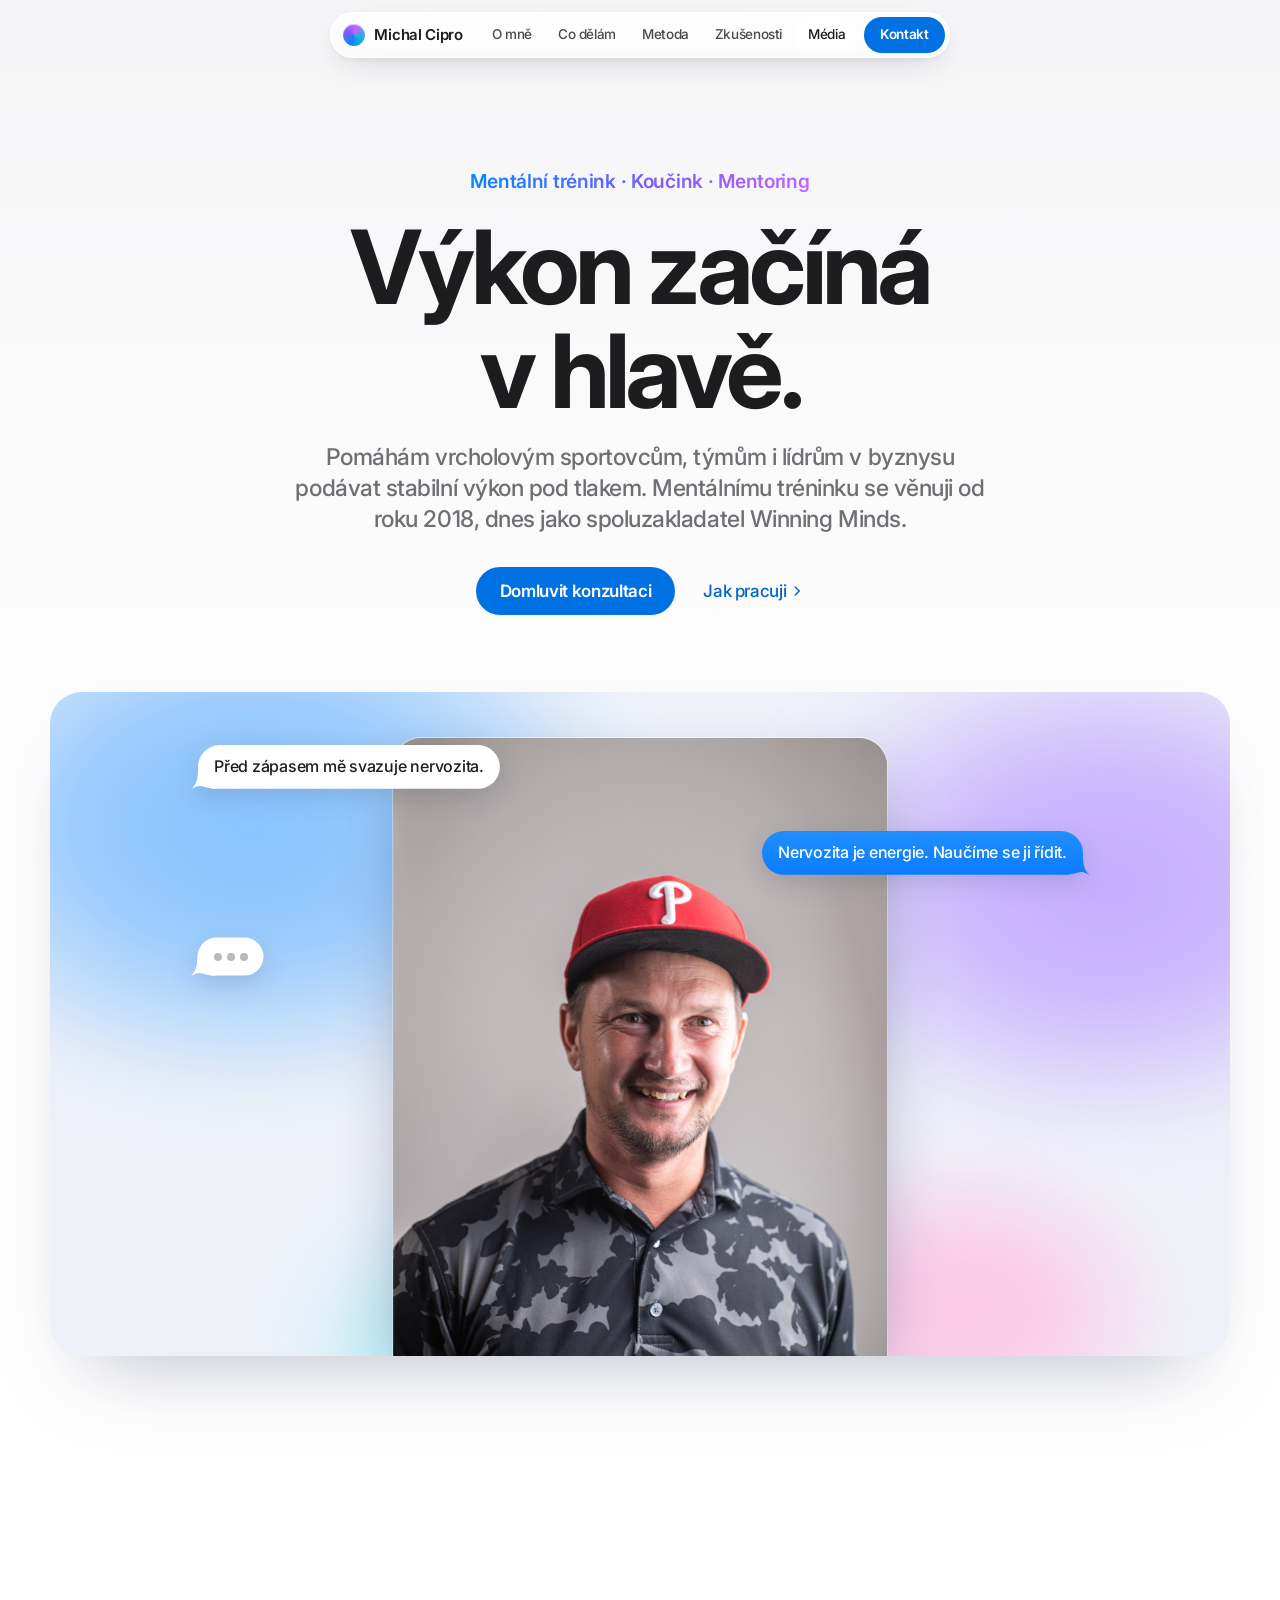
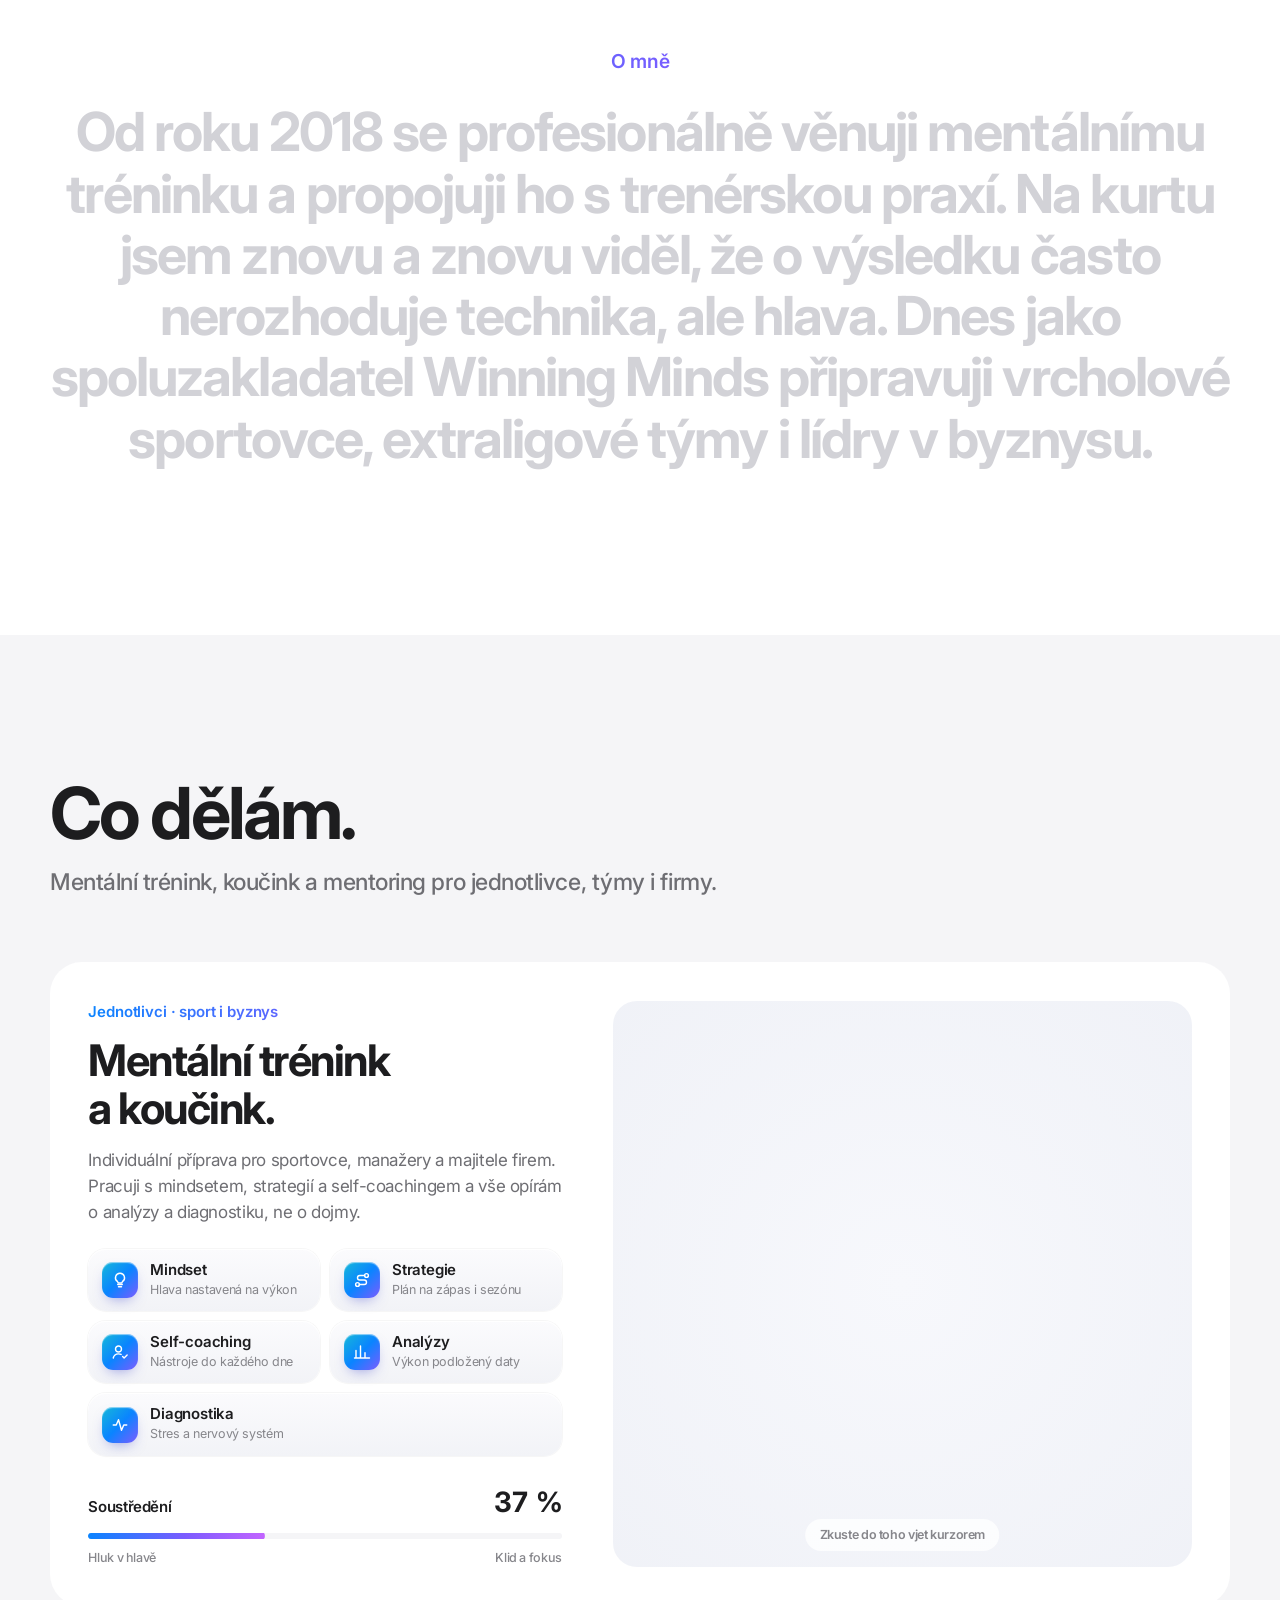
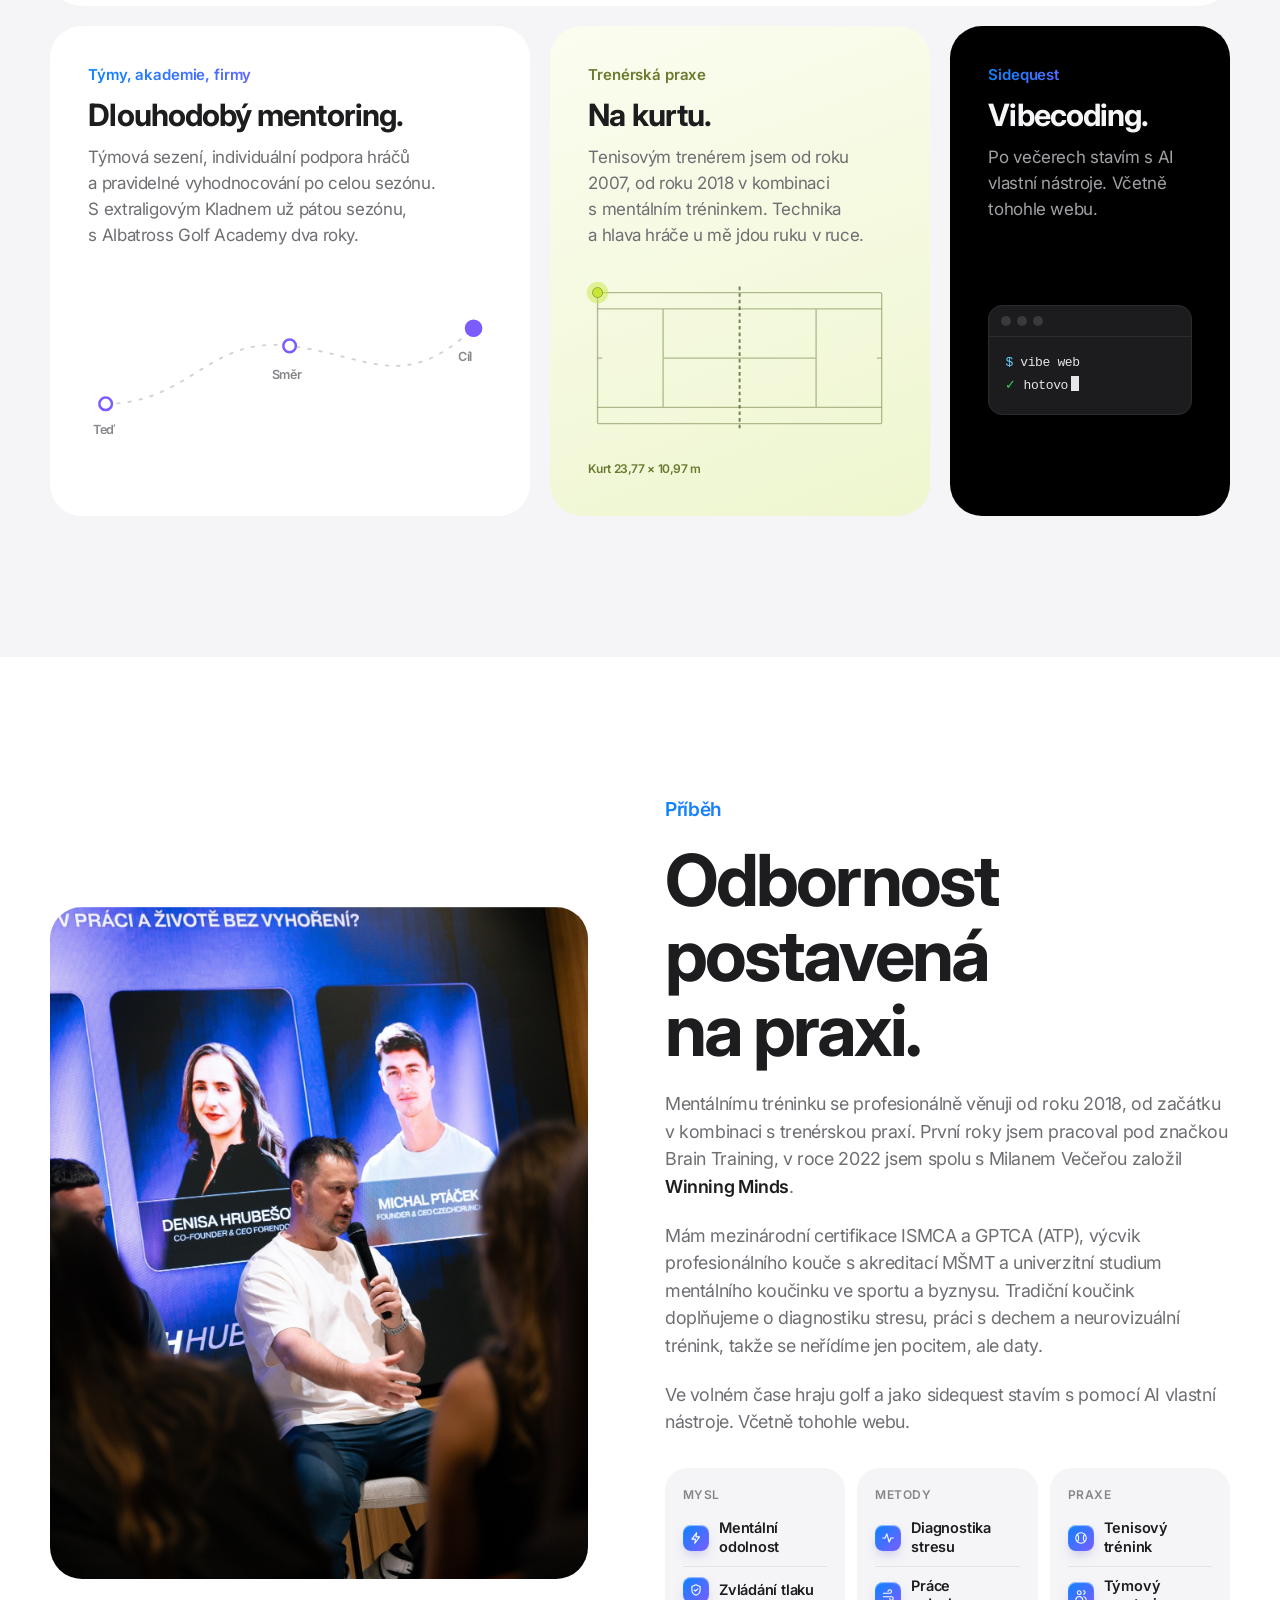
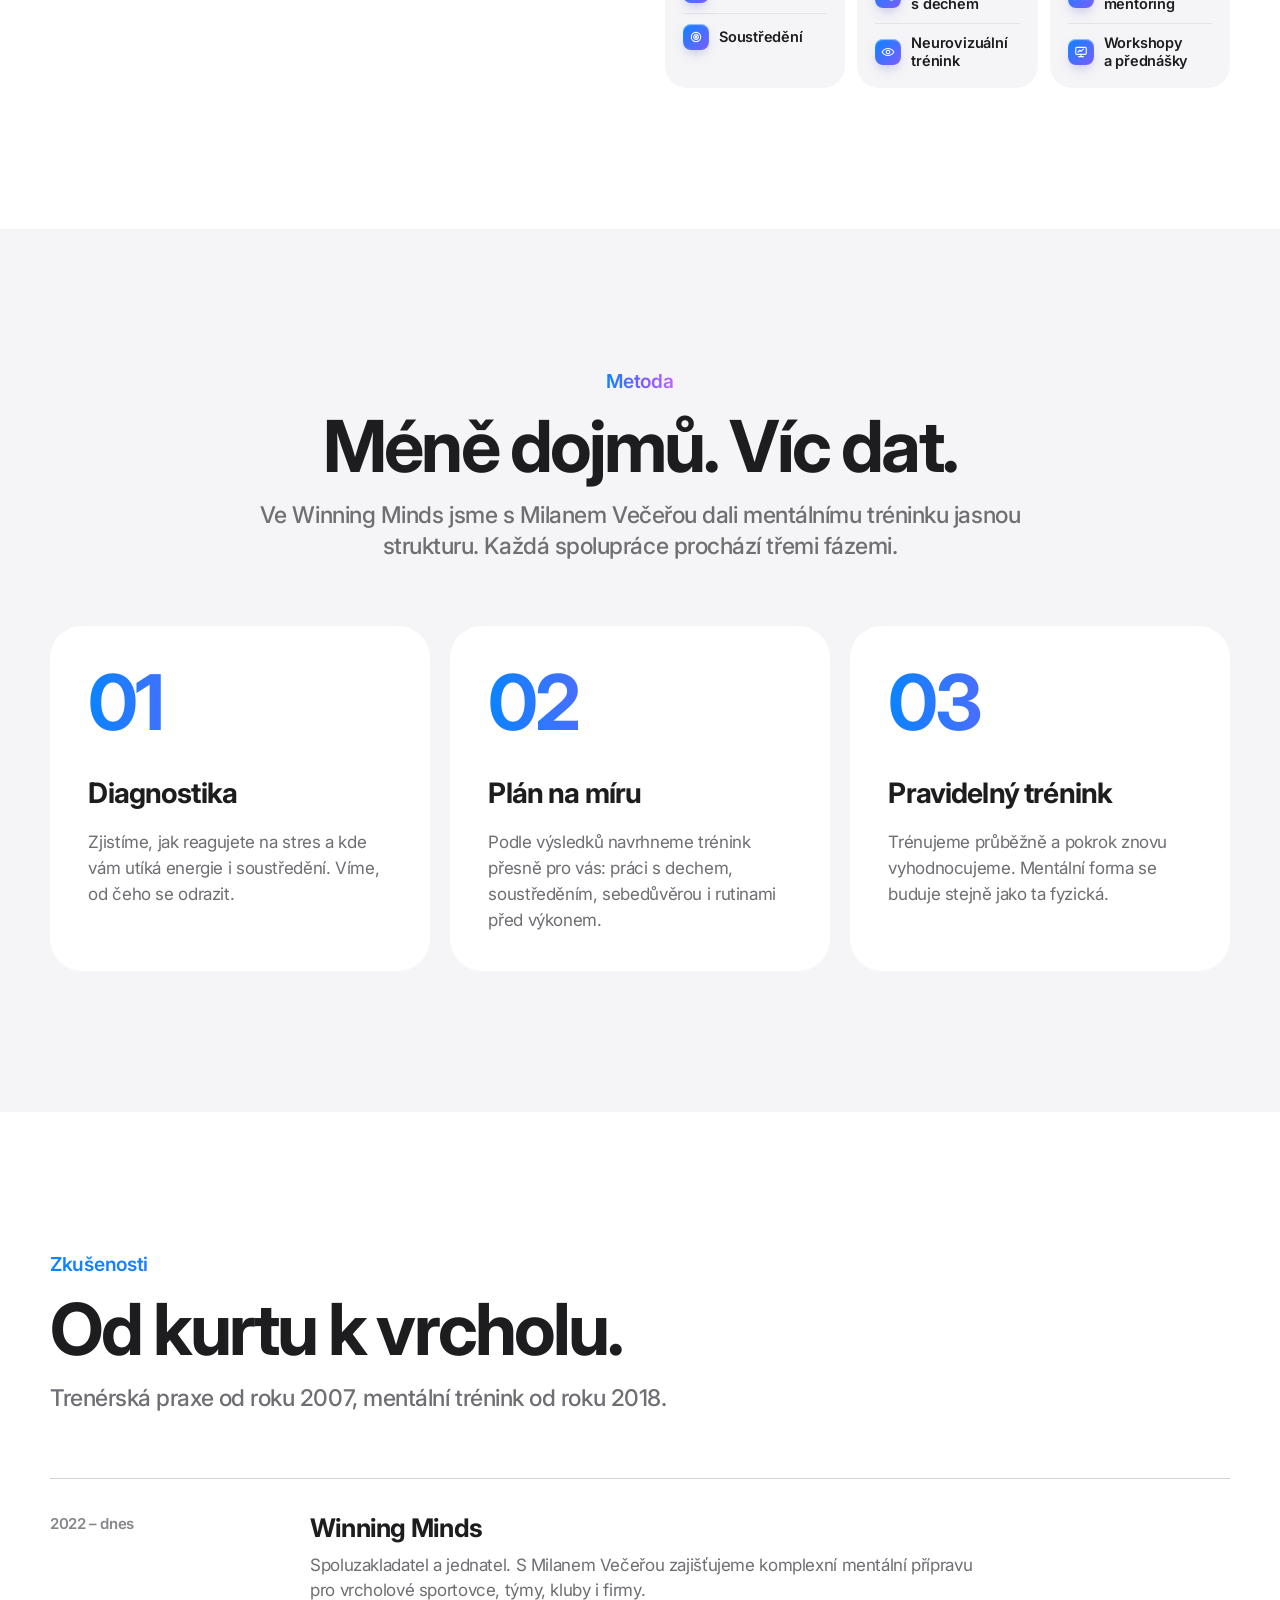
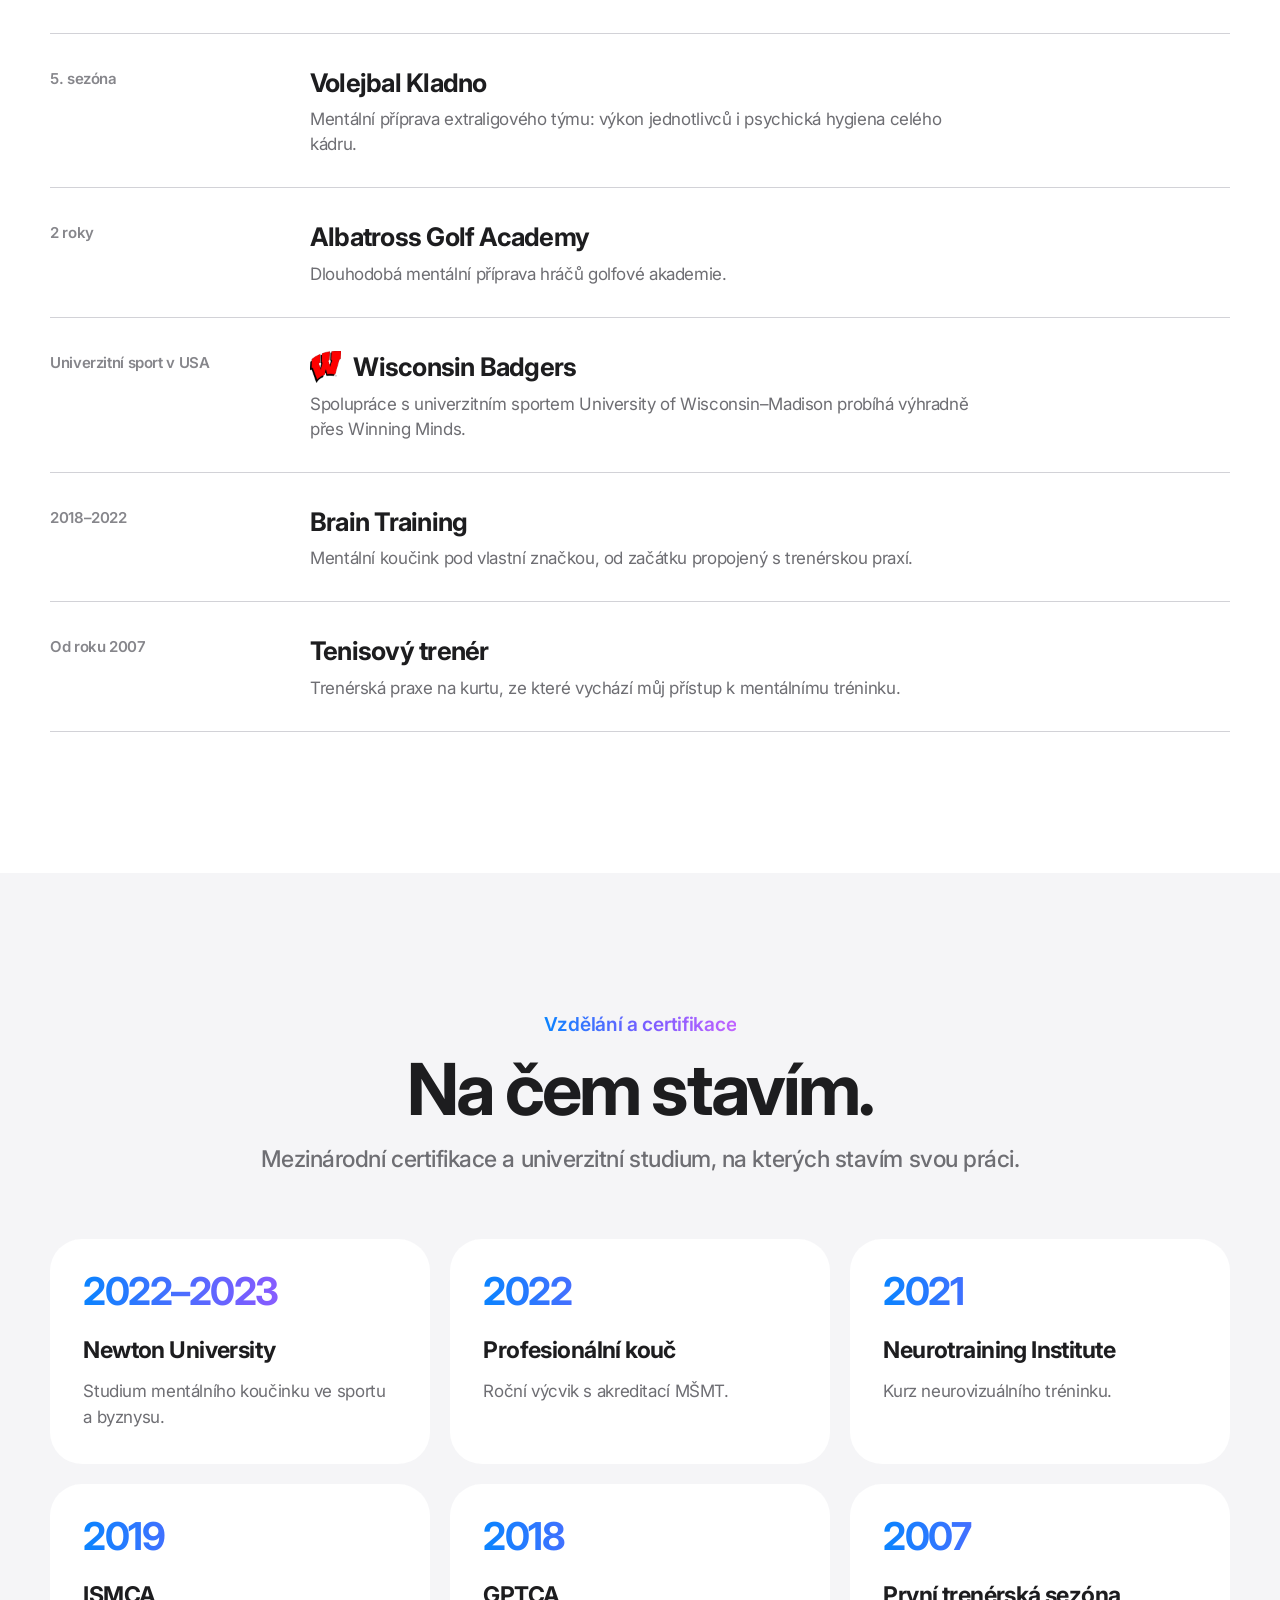
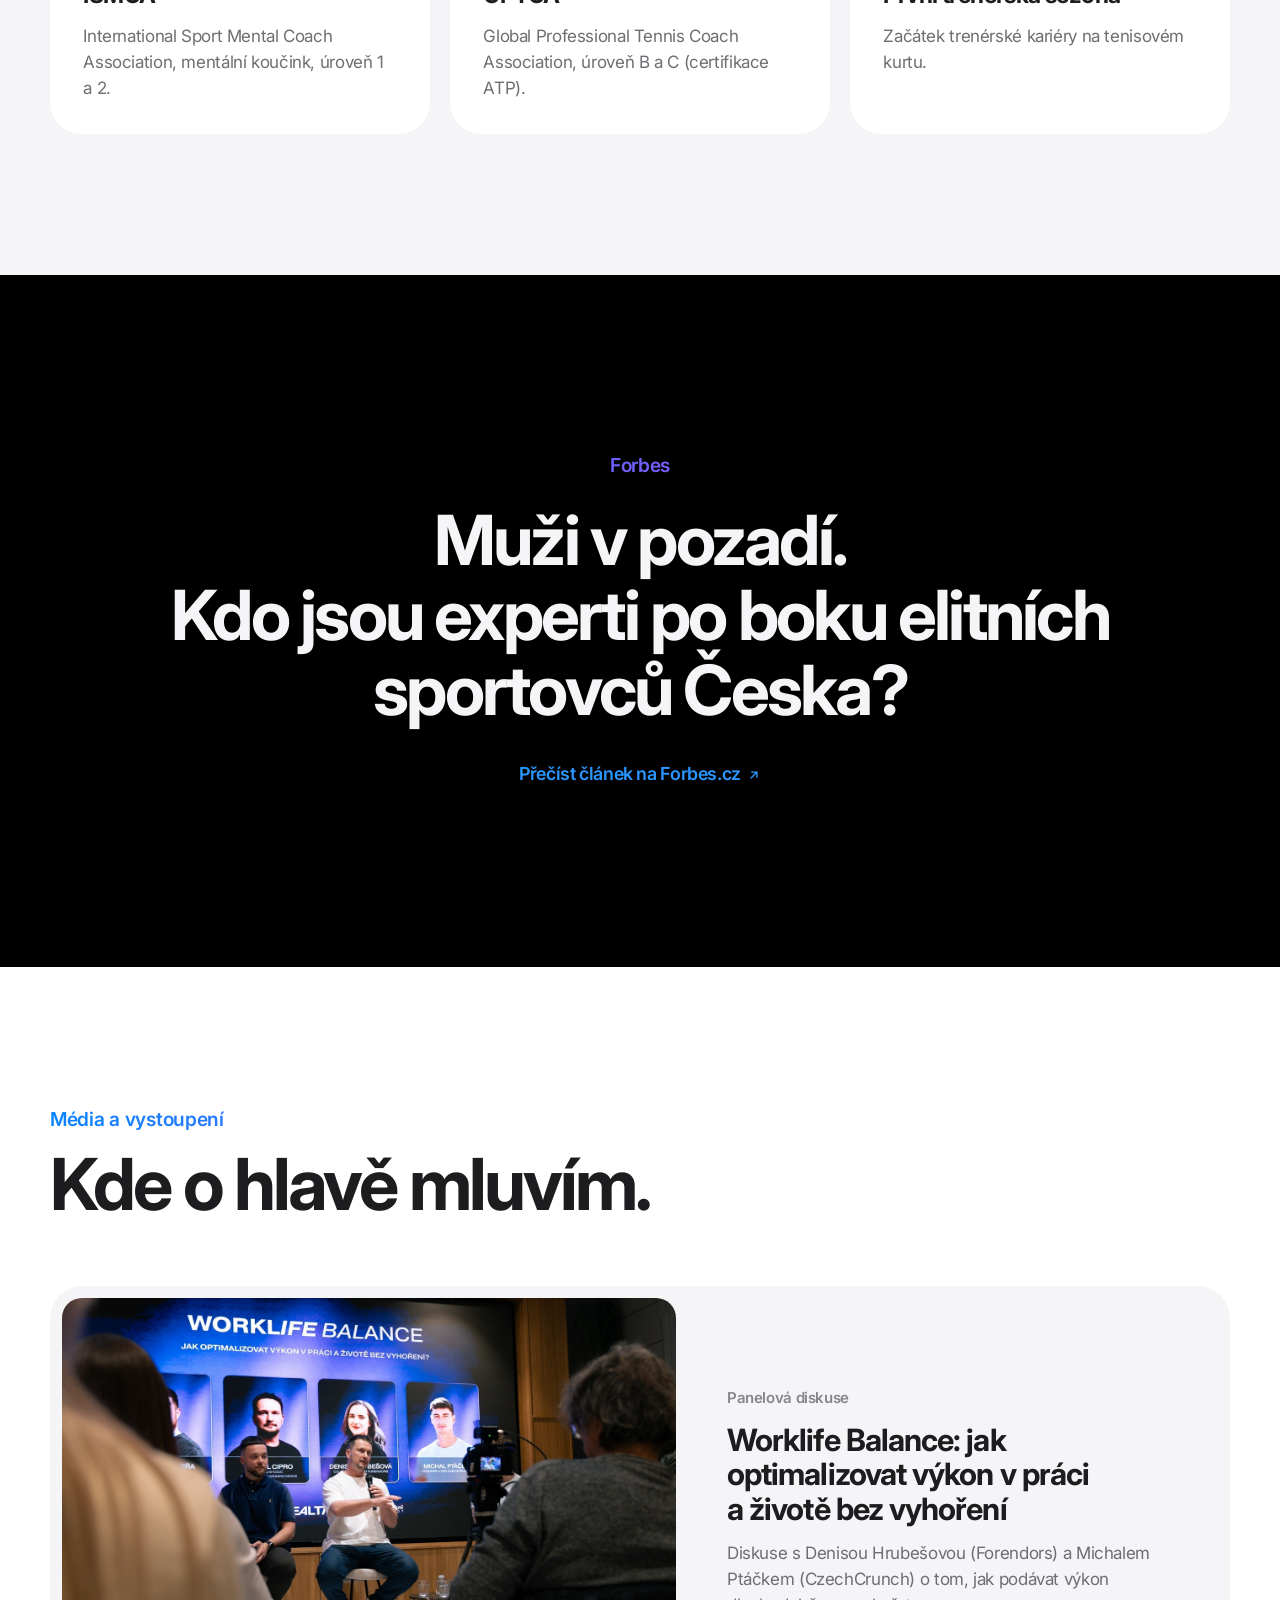
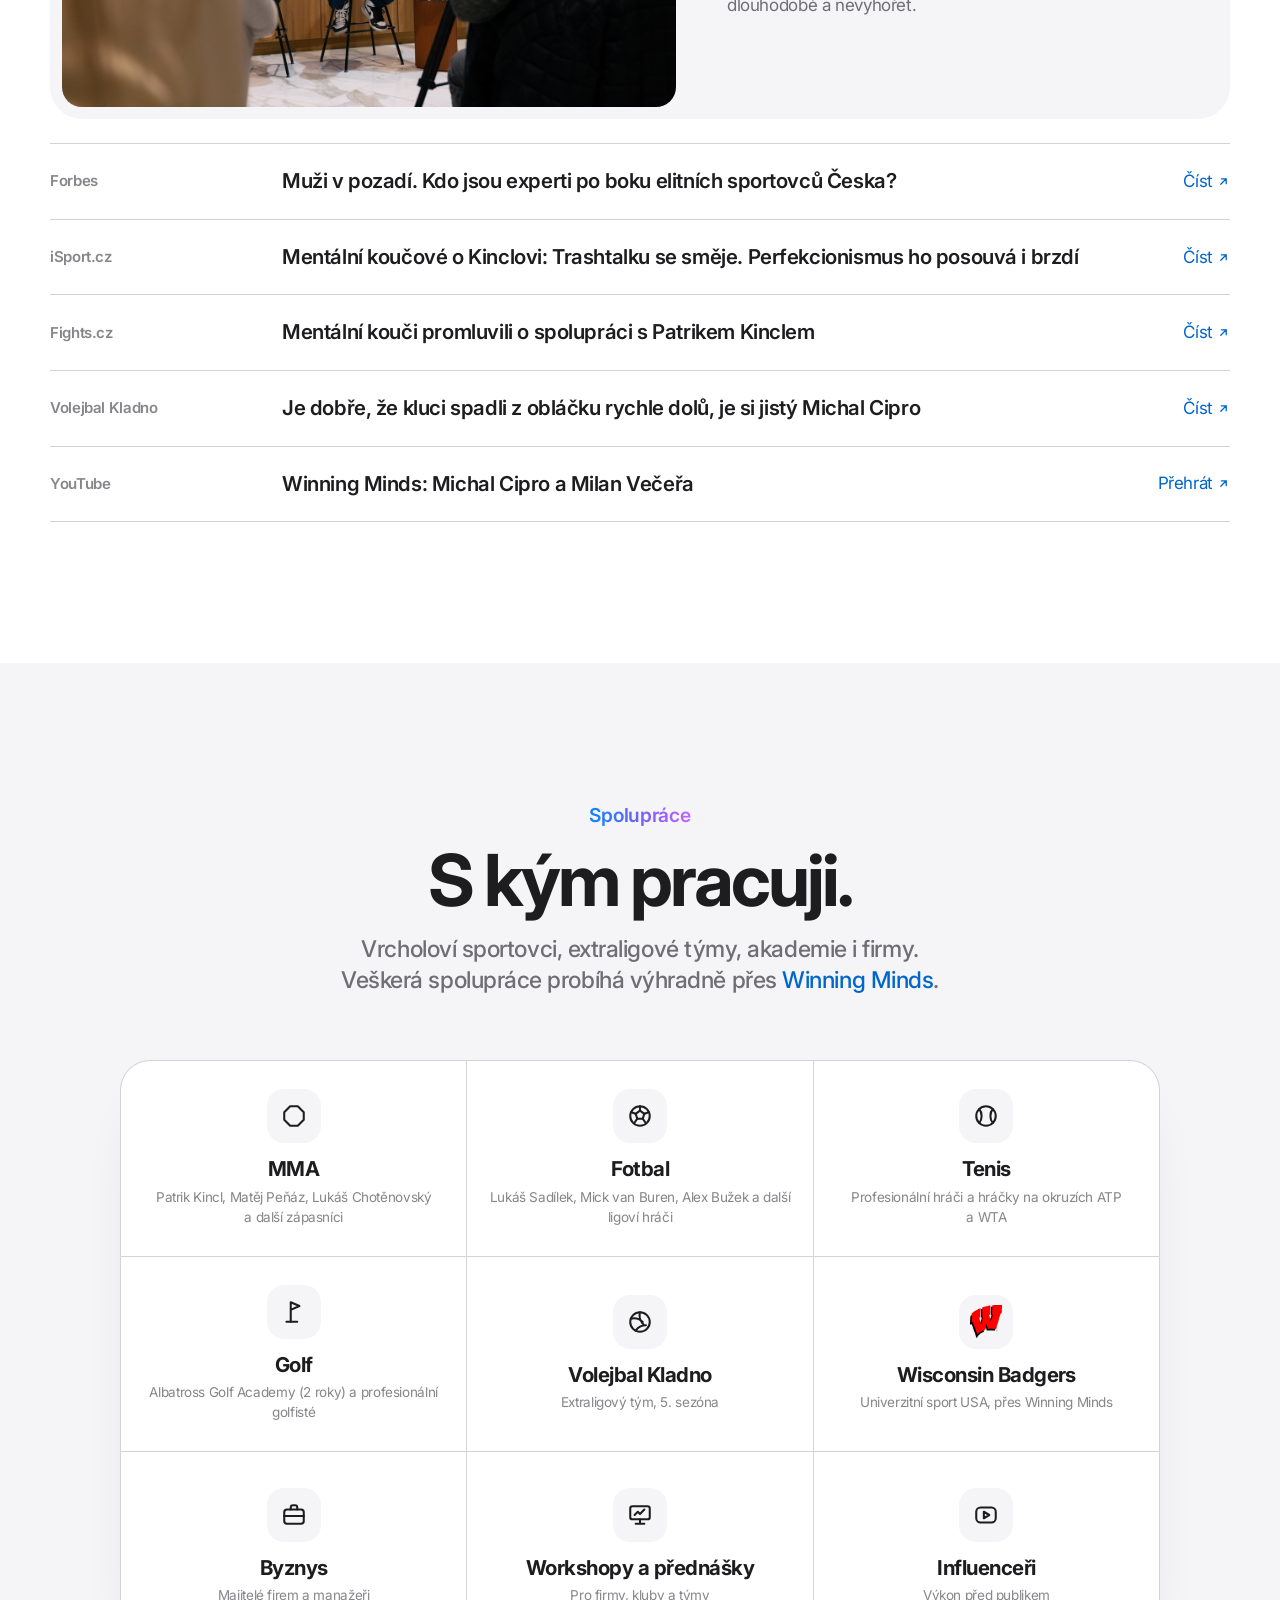
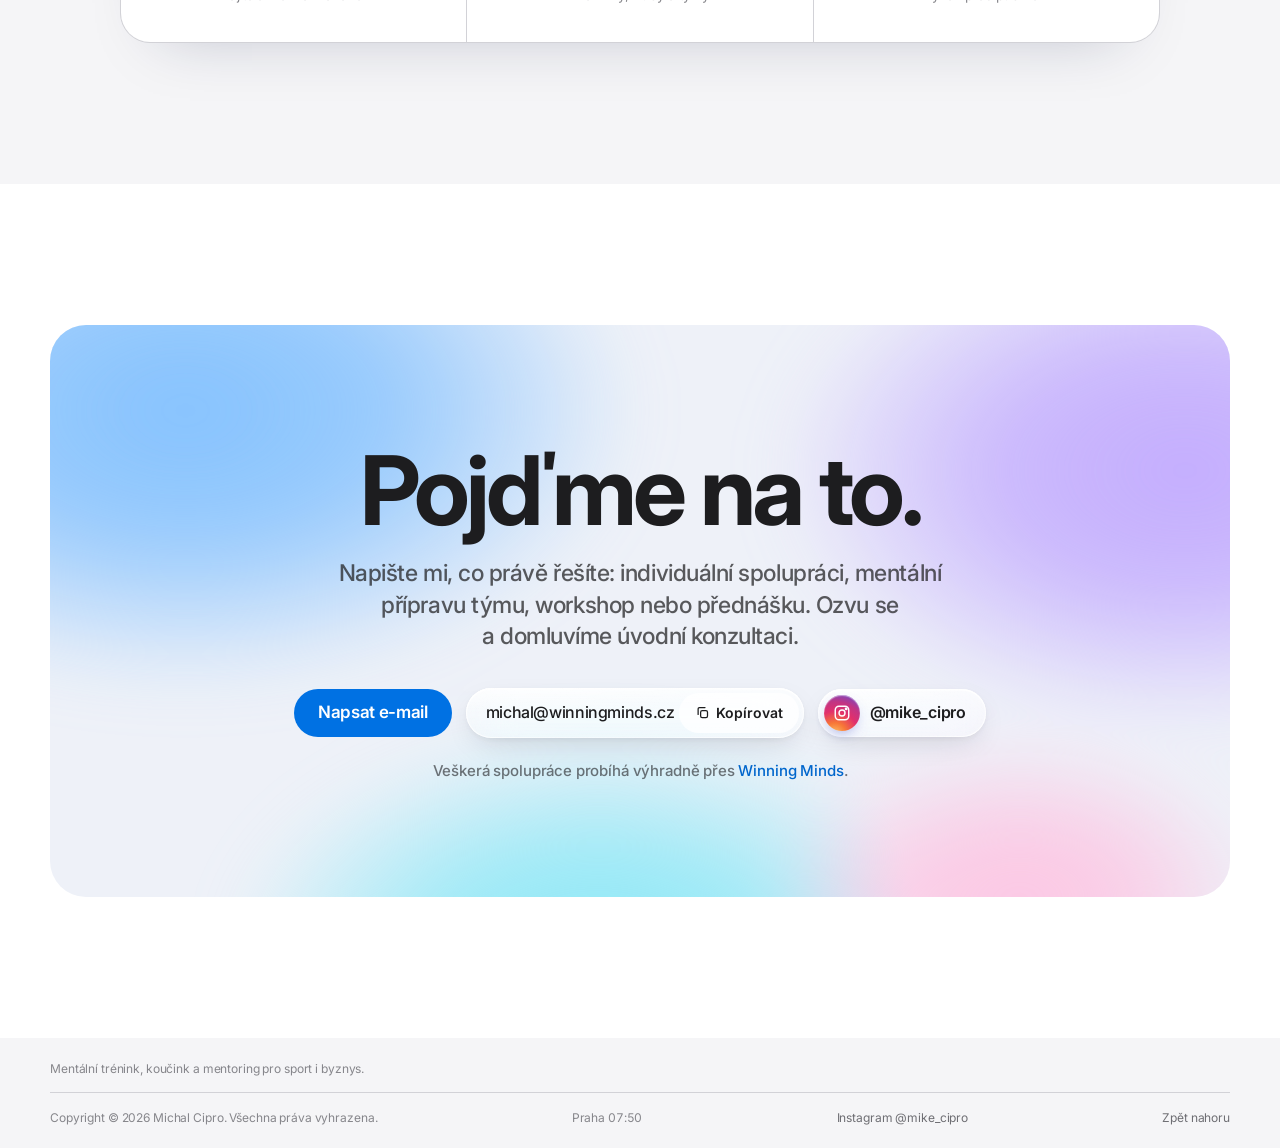
==== index.html @ aeca947a "Feature the Forbes article in the black band instead of the Kladno quote - Band now shows the Forbes" ====
<!doctype html>
<html lang="cs">
<head>
<meta charset="utf-8">
<meta name="viewport" content="width=device-width, initial-scale=1, viewport-fit=cover">
<title>Michal Cipro | Mentální trénink, koučink a mentoring</title>
<meta name="description" content="Michal Cipro, mentální kouč a spoluzakladatel Winning Minds. Od roku 2018 mentální trénink, koučink a mentoring pro vrcholové sportovce, týmy a lídry v byznysu.">
<link rel="canonical" href="https://michalcipro.com/">
<meta property="og:type" content="website">
<meta property="og:locale" content="cs_CZ">
<meta property="og:url" content="https://michalcipro.com/">
<meta property="og:title" content="Michal Cipro | Výkon začíná v hlavě">
<meta property="og:description" content="Mentální trénink, koučink a mentoring pro vrcholové sportovce, týmy a lídry v byznysu.">
<meta property="og:image" content="https://michalcipro.com/assets/img/michal-portrait.jpg">
<meta name="theme-color" content="#f5f5f7">
<link rel="icon" href="assets/favicon.svg" type="image/svg+xml">
<link rel="preconnect" href="https://fonts.googleapis.com">
<link rel="preconnect" href="https://fonts.gstatic.com" crossorigin>
<link rel="stylesheet" href="https://fonts.googleapis.com/css2?family=Inter:wght@400..800&display=swap">
<link rel="preload" as="image" href="assets/img/michal-portrait.jpg">
<link rel="stylesheet" href="assets/css/style.css">
<script>(function(d){if(!matchMedia("(prefers-reduced-motion: reduce)").matches&&"IntersectionObserver"in window)d.classList.add("js");})(document.documentElement);</script>
<script type="application/ld+json">
{
  "@context": "https://schema.org",
  "@type": "Person",
  "name": "Michal Cipro",
  "url": "https://michalcipro.com/",
  "image": "https://michalcipro.com/assets/img/michal-portrait.jpg",
  "email": "mailto:michal@winningminds.cz",
  "sameAs": ["https://www.instagram.com/mike_cipro/"],
  "jobTitle": "Mentální kouč a mentor",
  "worksFor": {"@type": "Organization", "name": "Winning Minds", "url": "https://www.winningminds.cz/"},
  "alumniOf": {"@type": "CollegeOrUniversity", "name": "Newton University"},
  "knowsAbout": ["Mentální trénink", "Mentální koučink", "Mentoring", "Mentální příprava sportovců", "Neurovizuální trénink", "Tenis"]
}
</script>
<script src="assets/js/main.js" defer></script>
</head>
<body>
<!-- BODY:START -->
<header class="nav-wrap">
  <nav class="nav lg" id="nav" aria-label="Hlavní navigace">
    <a class="brand" href="#top"><span class="brand-dot" aria-hidden="true"></span>Michal Cipro</a>
    <ul class="nav-links">
      <li><a href="#o-mne">O&nbsp;mně</a></li>
      <li><a href="#co-delam">Co dělám</a></li>
      <li><a href="#metoda">Metoda</a></li>
      <li><a href="#zkusenosti">Zkušenosti</a></li>
      <li><a href="#media">Média</a></li>
    </ul>
    <a class="nav-cta" href="#kontakt">Kontakt</a>
    <button class="menu-btn" id="menu-btn" type="button" aria-label="Menu" aria-expanded="false" aria-controls="mobile-menu"><span></span><span></span></button>
  </nav>
</header>
<nav class="mobile-menu lg" id="mobile-menu" aria-label="Menu" hidden>
  <a href="#o-mne">O&nbsp;mně</a>
  <a href="#co-delam">Co dělám</a>
  <a href="#metoda">Metoda</a>
  <a href="#zkusenosti">Zkušenosti</a>
  <a href="#media">Média</a>
  <a href="#kontakt">Kontakt</a>
</nav>

<main id="top">

  <section class="hero" aria-labelledby="hero-title">
    <div class="hero-text">
      <p class="eyebrow grad rv">Mentální trénink · Koučink · Mentoring</p>
      <h1 class="h-hero rv" style="--d:.08s" id="hero-title">Výkon začíná<br>v&nbsp;hlavě.</h1>
      <p class="sub rv" style="--d:.16s">Pomáhám vrcholovým sportovcům, týmům i&nbsp;lídrům v&nbsp;byznysu podávat stabilní výkon pod tlakem. Mentálnímu tréninku se věnuji od roku 2018, dnes jako spoluzakladatel Winning Minds.</p>
      <div class="ctas rv" style="--d:.24s">
        <a class="btn btn-blue" href="#kontakt">Domluvit konzultaci</a>
        <a class="link-more" href="#metoda">Jak pracuji <svg viewBox="0 0 24 24" fill="none" stroke="currentColor" stroke-width="2.4" stroke-linecap="round" stroke-linejoin="round" aria-hidden="true"><path d="m9 5 7 7-7 7"/></svg></a>
      </div>
    </div>
    <div class="stage-wrap">
      <div class="stage rv" style="--d:.3s" id="stage">
        <div class="mesh" aria-hidden="true"><i></i><i></i><i></i><i></i></div>
        <figure class="stage-photo">
          <img src="assets/img/michal-portrait.jpg" alt="Michal Cipro" width="1333" height="2000" fetchpriority="high">
        </figure>
        <div class="chat" id="chat" aria-hidden="true">
          <div class="b in" style="--slot:0"><span>Před zápasem mě svazuje nervozita.</span></div>
          <div class="b out" style="--slot:1"><span>Nervozita je energie. Naučíme se ji řídit.</span></div>
          <div class="b in" style="--slot:2"><span>Pod tlakem se mi třesou ruce.</span></div>
          <div class="b out" style="--slot:3"><span>Postavíme rutinu a&nbsp;dech mezi výměnami.</span></div>
          <div class="b in" style="--slot:4"><span>Bojím se, že zase prohraju.</span></div>
          <div class="b out last" style="--slot:5"><span>Strach z&nbsp;porážky rozebereme krok po kroku.</span></div>
        </div>
        <p class="sr-only">S&nbsp;čím sportovcům pomáhám: nervozita před zápasem, výkon pod tlakem, strach z&nbsp;porážky, motivace, sebevědomí a&nbsp;analýza dat.</p>
      </div>
    </div>
  </section>

  <section class="manifest wrap" id="o-mne" aria-label="O mně">
    <p class="eyebrow grad rv">O&nbsp;mně</p>
    <p class="manifest-text" id="manifest">Od roku 2018 se profesionálně věnuji mentálnímu tréninku a&nbsp;propojuji ho s&nbsp;trenérskou praxí. Na kurtu jsem znovu a&nbsp;znovu viděl, že o&nbsp;výsledku často nerozhoduje technika, ale <span class="g">hlava.</span> Dnes jako spoluzakladatel Winning Minds připravuji vrcholové sportovce, extraligové týmy i&nbsp;lídry v&nbsp;byznysu.</p>
  </section>

  <section class="section gray" id="co-delam" aria-labelledby="services-title">
    <div class="wrap">
      <div class="sec-head">
        <h2 class="h-sec rv" id="services-title">Co dělám.</h2>
        <p class="sub rv">Mentální trénink, koučink a&nbsp;mentoring pro jednotlivce, týmy i&nbsp;firmy.</p>
      </div>
      <div class="bento">
        <article class="tile tile-xl rv" id="mentalni-koucink">
          <div class="xl-text">
            <p class="tile-kicker grad">Jednotlivci · sport i&nbsp;byznys</p>
            <h3 class="h-tile">Mentální trénink a&nbsp;koučink.</h3>
            <p class="body">Individuální příprava pro sportovce, manažery a&nbsp;majitele firem. Pracuji s&nbsp;mindsetem, strategií a&nbsp;self-coachingem a&nbsp;vše opírám o&nbsp;analýzy a&nbsp;diagnostiku, ne o&nbsp;dojmy.</p>
            <ul class="features"><li><span class="f-ic"><svg viewBox="0 0 24 24" fill="none" stroke="currentColor" stroke-width="1.9" stroke-linecap="round" stroke-linejoin="round" aria-hidden="true"><path d="M9 18h6M10 21h4"/><path d="M12 3a6 6 0 0 0-3.5 10.9c.6.5 1 1.2 1 2V16h5v-.1c0-.8.4-1.5 1-2A6 6 0 0 0 12 3Z"/></svg></span><span><strong>Mindset</strong><em>Hlava nastavená na výkon</em></span></li><li><span class="f-ic"><svg viewBox="0 0 24 24" fill="none" stroke="currentColor" stroke-width="1.9" stroke-linecap="round" stroke-linejoin="round" aria-hidden="true"><circle cx="6" cy="18" r="2.5"/><circle cx="18" cy="6" r="2.5"/><path d="M8.5 18H15a3 3 0 0 0 0-6H9a3 3 0 0 1 0-6h6.5"/></svg></span><span><strong>Strategie</strong><em>Plán na zápas i&nbsp;sezónu</em></span></li><li><span class="f-ic"><svg viewBox="0 0 24 24" fill="none" stroke="currentColor" stroke-width="1.9" stroke-linecap="round" stroke-linejoin="round" aria-hidden="true"><circle cx="10" cy="8" r="4"/><path d="M3 20c.8-3.6 3.5-5.5 7-5.5 1.3 0 2.5.3 3.5.8"/><path d="m15.5 18 2 2 4-4"/></svg></span><span><strong>Self-coaching</strong><em>Nástroje do každého dne</em></span></li><li><span class="f-ic"><svg viewBox="0 0 24 24" fill="none" stroke="currentColor" stroke-width="1.9" stroke-linecap="round" stroke-linejoin="round" aria-hidden="true"><path d="M4 20V10M10 20V4M16 20v-7M22 20H2"/></svg></span><span><strong>Analýzy</strong><em>Výkon podložený daty</em></span></li><li><span class="f-ic"><svg viewBox="0 0 24 24" fill="none" stroke="currentColor" stroke-width="1.9" stroke-linecap="round" stroke-linejoin="round" aria-hidden="true"><path d="M3 12h4l3-7 4 14 3-7h4"/></svg></span><span><strong>Diagnostika</strong><em>Stres a&nbsp;nervový systém</em></span></li></ul>
            <div class="focus-meter" aria-hidden="true">
              <div class="fm-row"><span class="fm-label">Soustředění</span><span class="fm-val" id="fm-val">0 %</span></div>
              <div class="fm-bar"><i id="fm-fill"></i></div>
              <div class="fm-ends"><span>Hluk v&nbsp;hlavě</span><span>Klid a&nbsp;fokus</span></div>
            </div>
          </div>
          <div class="focus-stage" id="focus-stage" aria-hidden="true">
            <canvas id="focus-canvas"></canvas>
            <span class="focus-hint">Zkuste do toho vjet kurzorem</span>
          </div>
        </article>

        <article class="tile tile-l rv" style="--d:.06s" id="mentoring">
          <p class="tile-kicker grad">Týmy, akademie, firmy</p>
          <h3 class="h-tile">Dlouhodobý mentoring.</h3>
          <p class="body">Týmová sezení, individuální podpora hráčů a&nbsp;pravidelné vyhodnocování po celou sezónu. S&nbsp;extraligovým Kladnem už pátou sezónu, s&nbsp;Albatross Golf Academy dva roky.</p>
          <div class="visual">
            <svg class="path-art" id="path-art" viewBox="0 0 320 110" aria-hidden="true">
              <defs>
                <linearGradient id="path-grad" x1="0" x2="1" y1="0" y2="0">
                  <stop offset="0" class="stop-a"/>
                  <stop offset=".5" class="stop-b"/>
                  <stop offset="1" class="stop-c"/>
                </linearGradient>
              </defs>
              <path class="path-bg" d="M14 80C80 80 96 26 160 34S250 72 306 20"/>
              <path class="path-fg" pathLength="1" d="M14 80C80 80 96 26 160 34S250 72 306 20"/>
              <circle class="node" cx="14" cy="80" r="5"/>
              <circle class="node" cx="160" cy="34" r="5"/>
              <circle class="node node-goal" cx="306" cy="20" r="6"/>
              <text x="4" y="104">Teď</text>
              <text x="146" y="60">Směr</text>
              <text x="294" y="46">Cíl</text>
            </svg>
          </div>
        </article>

        <article class="tile tile-m court-tile rv" style="--d:.12s" id="na-kurtu">
          <p class="tile-kicker" style="color:#6b7a2e">Trenérská praxe</p>
          <h3 class="h-tile">Na kurtu.</h3>
          <p class="body">Tenisovým trenérem jsem od roku 2007, od roku 2018 v&nbsp;kombinaci s&nbsp;mentálním tréninkem. Technika a&nbsp;hlava hráče u&nbsp;mě jdou ruku v&nbsp;ruce.</p>
          <div class="visual">
            <svg class="court" viewBox="-8 -8 253.7 125.7" aria-hidden="true">
              <rect class="ln" x="0" y="0" width="237.7" height="109.7" rx="1"/>
              <path class="ln" d="M0 13.7H237.7M0 96H237.7M54.85 13.7V96M182.85 13.7V96M54.85 54.85H182.85M0 54.85H4M233.7 54.85H237.7"/>
              <path class="net" d="M118.85 -5V114.7"/>
              <g class="ball"><circle class="ball-glow" r="9"/><circle class="ball-core" r="4.2"/></g>
            </svg>
          </div>
          <span class="art-label">Kurt 23,77 × 10,97 m</span>
        </article>

        <article class="tile tile-s dark rv" style="--d:.18s" id="vibecoding">
          <p class="tile-kicker grad">Sidequest</p>
          <h3 class="h-tile">Vibecoding.</h3>
          <p class="body">Po večerech stavím s&nbsp;AI vlastní nástroje. Včetně tohohle webu.</p>
          <div class="visual">
            <div class="term" aria-hidden="true">
              <div class="term-bar"><i></i><i></i><i></i></div>
<pre><span class="pr">$</span> vibe web
<span class="ok">✓</span> hotovo<span class="caret"></span></pre>
            </div>
          </div>
        </article>
      </div>
    </div>
  </section>

  <section class="section wrap" aria-labelledby="about-title">
    <div class="about">
      <figure class="about-photo rv" id="about-photo">
        <img src="assets/img/michal-rozhovor.jpg" alt="Michal Cipro mluví na panelové diskusi" loading="lazy" width="1334" height="2000">
      </figure>
      <div class="about-body">
        <p class="eyebrow grad rv">Příběh</p>
        <h2 class="h-sec rv" id="about-title">Odbornost postavená na&nbsp;praxi.</h2>
        <p class="body rv">Mentálnímu tréninku se profesionálně věnuji od roku 2018, od začátku v&nbsp;kombinaci s&nbsp;trenérskou praxí. První roky jsem pracoval pod značkou Brain Training, v&nbsp;roce 2022 jsem spolu s&nbsp;Milanem Večeřou založil <strong>Winning Minds</strong>.</p>
        <p class="body rv">Mám mezinárodní certifikace ISMCA a&nbsp;GPTCA (ATP), výcvik profesionálního kouče s&nbsp;akreditací MŠMT a&nbsp;univerzitní studium mentálního koučinku ve sportu a&nbsp;byznysu. Tradiční koučink doplňujeme o&nbsp;diagnostiku stresu, práci s&nbsp;dechem a&nbsp;neurovizuální trénink, takže se neřídíme jen pocitem, ale daty.</p>
        <p class="body rv">Ve volném čase hraju golf a&nbsp;jako sidequest stavím s&nbsp;pomocí AI vlastní nástroje. Včetně tohohle webu.</p>
        <div class="skillset rv" aria-label="Dovednosti"><div class="sk-group"><p class="sk-title">Mysl</p><ul><li><span class="sk-ic"><svg viewBox="0 0 24 24" fill="none" stroke="currentColor" stroke-width="1.9" stroke-linecap="round" stroke-linejoin="round" aria-hidden="true"><path d="M13 3 5 14h6l-1 7 8-11h-6z"/></svg></span>Mentální odolnost</li><li><span class="sk-ic"><svg viewBox="0 0 24 24" fill="none" stroke="currentColor" stroke-width="1.9" stroke-linecap="round" stroke-linejoin="round" aria-hidden="true"><path d="M12 3 5 6v6c0 4.5 3 7.6 7 9 4-1.4 7-4.5 7-9V6z"/><path d="m9 12 2 2 4-4"/></svg></span>Zvládání tlaku</li><li><span class="sk-ic"><svg viewBox="0 0 24 24" fill="none" stroke="currentColor" stroke-width="1.9" stroke-linecap="round" stroke-linejoin="round" aria-hidden="true"><circle cx="12" cy="12" r="8"/><circle cx="12" cy="12" r="4"/><circle cx="12" cy="12" r="1" fill="currentColor"/></svg></span>Soustředění</li></ul></div><div class="sk-group"><p class="sk-title">Metody</p><ul><li><span class="sk-ic"><svg viewBox="0 0 24 24" fill="none" stroke="currentColor" stroke-width="1.9" stroke-linecap="round" stroke-linejoin="round" aria-hidden="true"><path d="M3 12h4l3-7 4 14 3-7h4"/></svg></span>Diagnostika stresu</li><li><span class="sk-ic"><svg viewBox="0 0 24 24" fill="none" stroke="currentColor" stroke-width="1.9" stroke-linecap="round" stroke-linejoin="round" aria-hidden="true"><path d="M4 9h11a3 3 0 1 0-3-3M4 15h14a3 3 0 1 1-3 3"/></svg></span>Práce s&nbsp;dechem</li><li><span class="sk-ic"><svg viewBox="0 0 24 24" fill="none" stroke="currentColor" stroke-width="1.9" stroke-linecap="round" stroke-linejoin="round" aria-hidden="true"><path d="M2 12s3.6-6 10-6 10 6 10 6-3.6 6-10 6S2 12 2 12Z"/><circle cx="12" cy="12" r="3"/></svg></span>Neurovizuální trénink</li></ul></div><div class="sk-group"><p class="sk-title">Praxe</p><ul><li><span class="sk-ic"><svg viewBox="0 0 24 24" fill="none" stroke="currentColor" stroke-width="1.9" stroke-linecap="round" stroke-linejoin="round" aria-hidden="true"><circle cx="12" cy="12" r="9"/><path d="M5.7 5.6c3 3.2 3 9.6 0 12.8M18.3 5.6c-3 3.2-3 9.6 0 12.8"/></svg></span>Tenisový trénink</li><li><span class="sk-ic"><svg viewBox="0 0 24 24" fill="none" stroke="currentColor" stroke-width="1.9" stroke-linecap="round" stroke-linejoin="round" aria-hidden="true"><circle cx="9" cy="8" r="3.2"/><path d="M3 20c.6-3.4 3-5.4 6-5.4s5.4 2 6 5.4"/><path d="M16 4.6a3 3 0 0 1 0 6"/><path d="M21 20c-.4-2.7-1.9-4.4-4-5"/></svg></span>Týmový mentoring</li><li><span class="sk-ic"><svg viewBox="0 0 24 24" fill="none" stroke="currentColor" stroke-width="1.9" stroke-linecap="round" stroke-linejoin="round" aria-hidden="true"><rect x="3" y="4" width="18" height="12" rx="2"/><path d="M12 16v4M8 20h8"/><path d="m7 12 3-3 2 2 4-4"/></svg></span>Workshopy a&nbsp;přednášky</li></ul></div></div>
      </div>
    </div>
  </section>

  <section class="section gray" id="metoda" aria-labelledby="method-title">
    <div class="wrap">
      <div class="sec-head center">
        <p class="eyebrow grad rv">Metoda</p>
        <h2 class="h-sec rv" id="method-title">Méně dojmů. Víc dat.</h2>
        <p class="sub rv">Ve Winning Minds jsme s&nbsp;Milanem Večeřou dali mentálnímu tréninku jasnou strukturu. Každá spolupráce prochází třemi fázemi.</p>
      </div>
      <ol class="steps">
        <li class="step rv">
          <span class="step-no grad">01</span>
          <h3>Diagnostika</h3>
          <p class="body">Zjistíme, jak reagujete na stres a&nbsp;kde vám utíká energie i&nbsp;soustředění. Víme, od čeho se odrazit.</p>
        </li>
        <li class="step rv" style="--d:.08s">
          <span class="step-no grad">02</span>
          <h3>Plán na míru</h3>
          <p class="body">Podle výsledků navrhneme trénink přesně pro vás: práci s&nbsp;dechem, soustředěním, sebedůvěrou i&nbsp;rutinami před výkonem.</p>
        </li>
        <li class="step rv" style="--d:.16s">
          <span class="step-no grad">03</span>
          <h3>Pravidelný trénink</h3>
          <p class="body">Trénujeme průběžně a&nbsp;pokrok znovu vyhodnocujeme. Mentální forma se buduje stejně jako ta fyzická.</p>
        </li>
      </ol>
    </div>
  </section>

  <section class="section wrap" id="zkusenosti" aria-labelledby="exp-title">
    <div class="sec-head">
      <p class="eyebrow grad rv">Zkušenosti</p>
      <h2 class="h-sec rv" id="exp-title">Od kurtu k&nbsp;vrcholu.</h2>
      <p class="sub rv">Trenérská praxe od roku 2007, mentální trénink od roku 2018.</p>
    </div>
    <ol class="exp">
      <li class="rv"><span class="exp-when">2022 – dnes</span><div><h3>Winning Minds</h3><p>Spoluzakladatel a&nbsp;jednatel. S&nbsp;Milanem Večeřou zajišťujeme komplexní mentální přípravu pro vrcholové sportovce, týmy, kluby i&nbsp;firmy.</p></div></li>
      <li class="rv"><span class="exp-when">5. sezóna</span><div><h3>Volejbal Kladno</h3><p>Mentální příprava extraligového týmu: výkon jednotlivců i&nbsp;psychická hygiena celého kádru.</p></div></li>
      <li class="rv"><span class="exp-when">2 roky</span><div><h3>Albatross Golf Academy</h3><p>Dlouhodobá mentální příprava hráčů golfové akademie.</p></div></li>
      <li class="rv"><span class="exp-when">Univerzitní sport v&nbsp;USA</span><div><h3 class="exp-with-logo"><img class="exp-logo" src="assets/img/wisconsin-w.png" alt="" width="373" height="380" loading="lazy">Wisconsin Badgers</h3><p>Spolupráce s&nbsp;univerzitním sportem University of Wisconsin–Madison probíhá výhradně přes Winning Minds.</p></div></li>
      <li class="rv"><span class="exp-when">2018–2022</span><div><h3>Brain Training</h3><p>Mentální koučink pod vlastní značkou, od začátku propojený s&nbsp;trenérskou praxí.</p></div></li>
      <li class="rv"><span class="exp-when">Od roku 2007</span><div><h3>Tenisový trenér</h3><p>Trenérská praxe na kurtu, ze které vychází můj přístup k&nbsp;mentálnímu tréninku.</p></div></li>
    </ol>
  </section>

  <section class="section gray" id="vzdelani" aria-labelledby="edu-title">
    <div class="wrap">
      <div class="sec-head center">
        <p class="eyebrow grad rv">Vzdělání a&nbsp;certifikace</p>
        <h2 class="h-sec rv" id="edu-title">Na čem stavím.</h2>
        <p class="sub rv">Mezinárodní certifikace a&nbsp;univerzitní studium, na kterých stavím svou práci.</p>
      </div>
      <ol class="edu">
        <li class="edu-card rv" style="--d:0.00s"><span class="edu-year grad">2022–2023</span><h3>Newton University</h3><p class="body">Studium mentálního koučinku ve sportu a&nbsp;byznysu.</p></li>
        <li class="edu-card rv" style="--d:0.05s"><span class="edu-year grad">2022</span><h3>Profesionální kouč</h3><p class="body">Roční výcvik s&nbsp;akreditací MŠMT.</p></li>
        <li class="edu-card rv" style="--d:0.10s"><span class="edu-year grad">2021</span><h3>Neurotraining Institute</h3><p class="body">Kurz neurovizuálního tréninku.</p></li>
        <li class="edu-card rv" style="--d:0.15s"><span class="edu-year grad">2019</span><h3>ISMCA</h3><p class="body">International Sport Mental Coach Association, mentální koučink, úroveň 1 a&nbsp;2.</p></li>
        <li class="edu-card rv" style="--d:0.20s"><span class="edu-year grad">2018</span><h3>GPTCA</h3><p class="body">Global Professional Tennis Coach Association, úroveň B a&nbsp;C (certifikace ATP).</p></li>
        <li class="edu-card rv" style="--d:0.25s"><span class="edu-year grad">2007</span><h3>První trenérská sezóna</h3><p class="body">Začátek trenérské kariéry na tenisovém kurtu.</p></li>
      </ol>
    </div>
  </section>

  <section class="quote-sec" aria-labelledby="forbes-title">
    <div class="wrap">
      <p class="eyebrow grad quote-src rv">Forbes</p>
      <h2 class="big-quote rv" id="forbes-title" style="--d:.08s">Muži v&nbsp;pozadí.<br>Kdo jsou experti po&nbsp;boku elitních sportovců Česka?</h2>
      <p class="quote-cap rv" style="--d:.16s"><a class="quote-go" href="https://forbes.cz/muzi-v-pozadi-kdo-jsou-experti-po-boku-elitnich-sportovcu-ceska/" target="_blank" rel="noopener">Přečíst článek na Forbes.cz <svg viewBox="0 0 24 24" fill="none" stroke="currentColor" stroke-width="2.4" stroke-linecap="round" stroke-linejoin="round" aria-hidden="true"><path d="M7 17 17 7M8 7h9v9"/></svg></a></p>
    </div>
  </section>

  <section class="section wrap" id="media" aria-labelledby="media-title">
    <div class="sec-head">
      <p class="eyebrow grad rv">Média a&nbsp;vystoupení</p>
      <h2 class="h-sec rv" id="media-title">Kde o&nbsp;hlavě mluvím.</h2>
    </div>
    <article class="feature rv">
      <div class="feature-media">
        <img src="assets/img/panel-worklife.jpg" alt="Michal Cipro na panelové diskusi Worklife Balance" loading="lazy" width="1458" height="972">
      </div>
      <div class="feature-body">
        <p class="feature-kicker">Panelová diskuse</p>
        <h3>Worklife Balance: jak optimalizovat výkon v&nbsp;práci a&nbsp;životě bez vyhoření</h3>
        <p class="body">Diskuse s&nbsp;Denisou Hrubešovou (Forendors) a&nbsp;Michalem Ptáčkem (CzechCrunch) o&nbsp;tom, jak podávat výkon dlouhodobě a&nbsp;nevyhořet.</p>
      </div>
    </article>
    <ul class="press">
      <li class="rv"><a href="https://forbes.cz/muzi-v-pozadi-kdo-jsou-experti-po-boku-elitnich-sportovcu-ceska/" target="_blank" rel="noopener"><span class="press-src">Forbes</span><span class="press-title">Muži v&nbsp;pozadí. Kdo jsou experti po boku elitních sportovců Česka?</span><span class="press-go">Číst <svg viewBox="0 0 24 24" fill="none" stroke="currentColor" stroke-width="2.4" stroke-linecap="round" stroke-linejoin="round" aria-hidden="true"><path d="M7 17 17 7M8 7h9v9"/></svg></span></a></li>
      <li class="rv"><a href="https://isport.blesk.cz/clanek/ostatni-mma-oktagon/470322/mentalni-koucove-o-kinclovi-trashtalku-se-smeje-perfekcionismus-ho-posouva-i-brzdi.html" target="_blank" rel="noopener"><span class="press-src">iSport.cz</span><span class="press-title">Mentální koučové o&nbsp;Kinclovi: Trashtalku se směje. Perfekcionismus ho posouvá i&nbsp;brzdí</span><span class="press-go">Číst <svg viewBox="0 0 24 24" fill="none" stroke="currentColor" stroke-width="2.4" stroke-linecap="round" stroke-linejoin="round" aria-hidden="true"><path d="M7 17 17 7M8 7h9v9"/></svg></span></a></li>
      <li class="rv"><a href="https://www.fights.cz/ceska-scena/neduvera-a-pohled-masoveho-vraha-mentalni-kouci-promluvili-o-spolupraci-s-patrikem-kinclem-621006" target="_blank" rel="noopener"><span class="press-src">Fights.cz</span><span class="press-title">Mentální kouči promluvili o&nbsp;spolupráci s&nbsp;Patrikem Kinclem</span><span class="press-go">Číst <svg viewBox="0 0 24 24" fill="none" stroke="currentColor" stroke-width="2.4" stroke-linecap="round" stroke-linejoin="round" aria-hidden="true"><path d="M7 17 17 7M8 7h9v9"/></svg></span></a></li>
      <li class="rv"><a href="https://kladno.volejbal.cz/je-dobre-ze-kluci-spadli-z-oblacku-rychle-dolu-je-si-jisty-michal-cipro/" target="_blank" rel="noopener"><span class="press-src">Volejbal Kladno</span><span class="press-title">Je dobře, že kluci spadli z&nbsp;obláčku rychle dolů, je si jistý Michal Cipro</span><span class="press-go">Číst <svg viewBox="0 0 24 24" fill="none" stroke="currentColor" stroke-width="2.4" stroke-linecap="round" stroke-linejoin="round" aria-hidden="true"><path d="M7 17 17 7M8 7h9v9"/></svg></span></a></li>
      <li class="rv"><a href="https://www.youtube.com/watch?v=q6AOFVUXtO0" target="_blank" rel="noopener"><span class="press-src">YouTube</span><span class="press-title">Winning Minds: Michal Cipro a&nbsp;Milan Večeřa</span><span class="press-go">Přehrát <svg viewBox="0 0 24 24" fill="none" stroke="currentColor" stroke-width="2.4" stroke-linecap="round" stroke-linejoin="round" aria-hidden="true"><path d="M7 17 17 7M8 7h9v9"/></svg></span></a></li>
    </ul>
  </section>

  <section class="clients gray" id="spoluprace" aria-labelledby="clients-title">
    <div class="wrap">
      <div class="sec-head center"><p class="eyebrow grad rv">Spolupráce</p><h2 class="h-sec rv" id="clients-title">S&nbsp;kým pracuji.</h2><p class="sub rv">Vrcholoví sportovci, extraligové týmy, akademie i&nbsp;firmy.<br>Veškerá spolupráce probíhá výhradně přes <a href="https://www.winningminds.cz/" target="_blank" rel="noopener">Winning&nbsp;Minds</a>.</p></div>
      <ul class="client-grid rv">
        <li class="cl-cell"><span class="cl-mark"><svg viewBox="0 0 24 24" fill="none" stroke="currentColor" stroke-width="1.9" stroke-linecap="round" stroke-linejoin="round" aria-hidden="true"><path d="M8.5 3h7L21 8.5v7L15.5 21h-7L3 15.5v-7z"/></svg></span><strong>MMA</strong><span>Patrik Kincl, Matěj Peňáz, Lukáš Chotěnovský a&nbsp;další zápasníci</span></li>
        <li class="cl-cell"><span class="cl-mark"><svg viewBox="0 0 24 24" fill="none" stroke="currentColor" stroke-width="1.9" stroke-linecap="round" stroke-linejoin="round" aria-hidden="true"><circle cx="12" cy="12" r="9"/><path d="m12 7 4 3-1.5 4.5h-5L8 10z"/><path d="M12 7V3M16 10l4-1.5M14.5 14.5l2.5 3.5M9.5 14.5 7 18M8 10 4 8.5"/></svg></span><strong>Fotbal</strong><span>Lukáš Sadílek, Mick van Buren, Alex Bužek a&nbsp;další ligoví hráči</span></li>
        <li class="cl-cell"><span class="cl-mark"><svg viewBox="0 0 24 24" fill="none" stroke="currentColor" stroke-width="1.9" stroke-linecap="round" stroke-linejoin="round" aria-hidden="true"><circle cx="12" cy="12" r="9"/><path d="M5.7 5.6c3 3.2 3 9.6 0 12.8M18.3 5.6c-3 3.2-3 9.6 0 12.8"/></svg></span><strong>Tenis</strong><span>Profesionální hráči a&nbsp;hráčky na okruzích ATP a&nbsp;WTA</span></li>
        <li class="cl-cell"><span class="cl-mark"><svg viewBox="0 0 24 24" fill="none" stroke="currentColor" stroke-width="1.9" stroke-linecap="round" stroke-linejoin="round" aria-hidden="true"><path d="M9 21V3l8 3.5L9 10"/><path d="M5 21h10"/></svg></span><strong>Golf</strong><span>Albatross Golf Academy (2 roky) a&nbsp;profesionální golfisté</span></li>
        <li class="cl-cell"><span class="cl-mark"><svg viewBox="0 0 24 24" fill="none" stroke="currentColor" stroke-width="1.9" stroke-linecap="round" stroke-linejoin="round" aria-hidden="true"><circle cx="12" cy="12" r="9"/><path d="M12 3c-1 4 0 8 3 11M3.5 9c4-1 8 0 11 3M8 20c2-3 5-5 9.5-5"/></svg></span><strong>Volejbal Kladno</strong><span>Extraligový tým, 5. sezóna</span></li>
        <li class="cl-cell"><span class="cl-mark"><img src="assets/img/wisconsin-w.png" alt="" width="373" height="380" loading="lazy"></span><strong>Wisconsin Badgers</strong><span>Univerzitní sport USA, přes Winning Minds</span></li>
        <li class="cl-cell"><span class="cl-mark"><svg viewBox="0 0 24 24" fill="none" stroke="currentColor" stroke-width="1.9" stroke-linecap="round" stroke-linejoin="round" aria-hidden="true"><rect x="3" y="7" width="18" height="13" rx="2.5"/><path d="M9 7V5a2 2 0 0 1 2-2h2a2 2 0 0 1 2 2v2"/><path d="M3 13h18"/></svg></span><strong>Byznys</strong><span>Majitelé firem a&nbsp;manažeři</span></li>
        <li class="cl-cell"><span class="cl-mark"><svg viewBox="0 0 24 24" fill="none" stroke="currentColor" stroke-width="1.9" stroke-linecap="round" stroke-linejoin="round" aria-hidden="true"><rect x="3" y="4" width="18" height="12" rx="2"/><path d="M12 16v4M8 20h8"/><path d="m7 12 3-3 2 2 4-4"/></svg></span><strong>Workshopy a&nbsp;přednášky</strong><span>Pro firmy, kluby a&nbsp;týmy</span></li>
        <li class="cl-cell"><span class="cl-mark"><svg viewBox="0 0 24 24" fill="none" stroke="currentColor" stroke-width="1.9" stroke-linecap="round" stroke-linejoin="round" aria-hidden="true"><rect x="3" y="5" width="18" height="14" rx="4"/><path d="m10 9 5 3-5 3z"/></svg></span><strong>Influenceři</strong><span>Výkon před publikem</span></li>
      </ul>
    </div>
  </section>

  <section class="section wrap" id="kontakt" aria-labelledby="contact-title">
    <div class="contact-card rv">
      <div class="mesh" aria-hidden="true"><i></i><i></i><i></i><i></i></div>
      <div class="contact-inner">
        <h2 class="h-sec" id="contact-title">Pojďme na to.</h2>
        <p class="sub">Napište mi, co právě řešíte: individuální spolupráci, mentální přípravu týmu, workshop nebo přednášku. Ozvu se a&nbsp;domluvíme úvodní konzultaci.</p>
        <div class="contact-actions">
          <a class="btn btn-blue" href="mailto:michal@winningminds.cz">Napsat e-mail</a>
          <div class="email-field lg">
            <span id="email-text">michal@winningminds.cz</span>
            <button class="copy" id="copy-email" type="button" aria-label="Kopírovat e-mail">
              <svg viewBox="0 0 24 24" fill="none" stroke="currentColor" stroke-width="2" stroke-linecap="round" stroke-linejoin="round" aria-hidden="true"><rect x="9" y="9" width="11" height="11" rx="2.5"/><path d="M5 15V6a2 2 0 0 1 2-2h9"/></svg>
              <span class="copy-label">Kopírovat</span>
            </button>
          </div>
          <a class="ig-btn lg" href="https://www.instagram.com/mike_cipro/" target="_blank" rel="noopener"><span class="ig-ic"><svg viewBox="0 0 24 24" fill="none" stroke="currentColor" stroke-width="1.9" stroke-linecap="round" stroke-linejoin="round" aria-hidden="true"><rect x="3" y="3" width="18" height="18" rx="5"/><circle cx="12" cy="12" r="4"/><circle cx="17.5" cy="6.5" r="1" fill="currentColor"/></svg></span><span>@mike_cipro</span></a>
        </div>
        <p class="contact-note">Veškerá spolupráce probíhá výhradně přes <a href="https://www.winningminds.cz/" target="_blank" rel="noopener">Winning&nbsp;Minds</a>.</p>
      </div>
    </div>
  </section>

</main>

<footer class="site-footer">
  <div class="wrap">
    <p class="footer-note">Mentální trénink, koučink a&nbsp;mentoring pro sport i&nbsp;byznys.</p>
    <div class="footer-row">
      <span>Copyright © <span id="year">2026</span> Michal Cipro. Všechna práva vyhrazena.</span>
      <span class="clock" data-clock>Praha</span>
      <a href="https://www.instagram.com/mike_cipro/" target="_blank" rel="noopener">Instagram @mike_cipro</a>
      <a href="#top">Zpět nahoru</a>
    </div>
  </div>
</footer>
<!-- BODY:END -->
</body>
</html>
---- assets/css/style.css ----
:root{
  color-scheme: light;
  --white:#ffffff;
  --gray:#f5f5f7;
  --ink:#1d1d1f;
  --ink-2:#6e6e73;
  --ink-3:#86868b;
  --line:#d2d2d7;
  --blue:#0071e3;
  --blue-hover:#0077ed;
  --link:#0066cc;
  --violet:#7c5cff;
  --cyan:#16b8d9;
  --pink:#ff6fae;
  --optic:#c8e637;
  --grad:linear-gradient(90deg,#0a84ff 0%,#7c5cff 55%,#c264ff 100%);
  --ease:cubic-bezier(.22,1,.36,1);
  --r-xl:32px;
  --r-lg:24px;
  --r-md:18px;
  --pad:clamp(20px,5vw,48px);
  --max:1180px;
  --font:-apple-system,BlinkMacSystemFont,"SF Pro Display","SF Pro Text","Inter","Helvetica Neue",Arial,sans-serif;
  --mono:ui-monospace,"SF Mono",SFMono-Regular,Menlo,Consolas,monospace;
}

*,*::before,*::after{box-sizing:border-box}
[hidden]{display:none!important}
html{-webkit-text-size-adjust:100%;scroll-behavior:smooth}
body{
  margin:0;background:var(--white);color:var(--ink);
  font:400 17px/1.47 var(--font);letter-spacing:-.022em;
  -webkit-font-smoothing:antialiased;-moz-osx-font-smoothing:grayscale;
  overflow-x:clip;
}
img{max-width:100%;display:block}
h1,h2,h3{margin:0;text-wrap:balance;color:var(--ink)}
p{margin:0}
a{color:inherit}
::selection{background:rgba(0,113,227,.2)}
:focus-visible{outline:2px solid var(--blue);outline-offset:3px;border-radius:8px}
[id]{scroll-margin-top:80px}
.sr-only{position:absolute;width:1px;height:1px;padding:0;margin:-1px;overflow:hidden;clip:rect(0,0,0,0);white-space:nowrap;border:0}
.wrap{max-width:calc(var(--max) + var(--pad) * 2);margin-inline:auto;padding-inline:var(--pad)}
.grad{background:var(--grad);-webkit-background-clip:text;background-clip:text;color:transparent}

/* ---------- type scale ---------- */
.eyebrow{font-size:clamp(17px,1.5vw,21px);font-weight:600;letter-spacing:-.015em;line-height:1.2}
.h-hero{font-size:clamp(48px,8vw,104px);font-weight:700;line-height:1.02;letter-spacing:-.045em}
.h-sec{font-size:clamp(40px,5.6vw,72px);font-weight:700;line-height:1.05;letter-spacing:-.04em}
.h-tile{font-size:clamp(26px,2.4vw,34px);font-weight:700;line-height:1.1;letter-spacing:-.03em}
.sub{font-size:clamp(19px,1.8vw,24px);font-weight:500;line-height:1.35;letter-spacing:-.02em;color:var(--ink-2)}
.body{font-size:17px;line-height:1.53;color:var(--ink-2)}

/* ---------- liquid glass ---------- */
.lg{
  position:relative;isolation:isolate;
  background:linear-gradient(180deg,rgba(255,255,255,.55),rgba(255,255,255,.22));
  -webkit-backdrop-filter:blur(22px) saturate(190%) brightness(1.04);
  backdrop-filter:blur(22px) saturate(190%) brightness(1.04);
  box-shadow:
    inset 0 1.5px 1px rgba(255,255,255,.95),
    inset 0 -1px 1px rgba(255,255,255,.4),
    inset 0 10px 24px -14px rgba(255,255,255,.9),
    0 10px 30px -10px rgba(20,24,40,.18),
    0 2px 6px rgba(20,24,40,.05);
}
.lg::before{
  content:"";position:absolute;inset:0;border-radius:inherit;padding:1px;pointer-events:none;z-index:1;
  background:linear-gradient(140deg,rgba(255,255,255,1),rgba(255,255,255,.15) 35%,rgba(255,255,255,.05) 60%,rgba(255,255,255,.8));
  -webkit-mask:linear-gradient(#000 0 0) content-box,linear-gradient(#000 0 0);
  -webkit-mask-composite:xor;mask-composite:exclude;
}
.lg::after{
  content:"";position:absolute;inset:0;border-radius:inherit;pointer-events:none;z-index:-1;
  background:radial-gradient(120% 80% at 20% 0%,rgba(255,255,255,.55),transparent 55%);
}

/* ---------- nav ---------- */
.nav-wrap{position:fixed;left:0;right:0;top:0;z-index:50;display:flex;justify-content:center;padding:calc(12px + env(safe-area-inset-top,0px)) 16px 0;pointer-events:none}
.nav{pointer-events:auto;display:flex;align-items:center;gap:2px;padding:5px;border-radius:999px;transition:box-shadow .4s var(--ease)}
.brand{display:flex;align-items:center;gap:9px;padding:6px 14px 6px 8px;font-size:15px;font-weight:600;letter-spacing:-.02em;text-decoration:none;white-space:nowrap}
.brand-dot{width:22px;height:22px;border-radius:50%;background:conic-gradient(from 200deg,#0a84ff,#7c5cff,#c264ff,#16b8d9,#0a84ff);box-shadow:inset 0 1px 1px rgba(255,255,255,.7)}
.nav-links{display:flex;list-style:none;margin:0;padding:0}
.nav-links a{display:block;padding:8px 13px;border-radius:999px;font-size:13.5px;font-weight:500;color:rgba(29,29,31,.8);text-decoration:none;transition:background .25s,color .25s}
.nav-links a:hover,.nav-links a.is-active{color:var(--ink);background:rgba(255,255,255,.7)}
.nav-cta{margin-left:4px;padding:8px 16px;border-radius:999px;background:var(--blue);color:#fff;font-size:13.5px;font-weight:600;text-decoration:none;white-space:nowrap;transition:background .25s}
.nav-cta:hover{background:var(--blue-hover)}
.menu-btn{display:none;width:38px;height:38px;border:0;border-radius:50%;background:transparent;color:var(--ink);cursor:pointer;place-items:center}
.menu-btn span{display:block;width:16px;height:1.5px;border-radius:2px;background:currentColor;transition:transform .45s var(--ease)}
.menu-btn span + span{margin-top:5px}
.menu-btn[aria-expanded="true"] span:first-child{transform:translateY(3.25px) rotate(45deg)}
.menu-btn[aria-expanded="true"] span:last-child{transform:translateY(-3.25px) rotate(-45deg)}
@media (max-width:880px){.nav-links{display:none}.menu-btn{display:grid}}
.mobile-menu{position:fixed;left:12px;right:12px;top:calc(70px + env(safe-area-inset-top,0px));z-index:49;display:grid;padding:10px;border-radius:28px;animation:sheet .5s var(--ease)}
.mobile-menu a{padding:14px 18px;border-radius:18px;font-size:22px;font-weight:600;letter-spacing:-.03em;text-decoration:none}
.mobile-menu a:hover{background:rgba(255,255,255,.7)}
@keyframes sheet{from{opacity:0;transform:translateY(-8px) scale(.98)}to{opacity:1;transform:none}}

/* ---------- buttons ---------- */
.btn{display:inline-flex;align-items:center;justify-content:center;gap:8px;min-height:48px;padding:12px 24px;border-radius:999px;font:600 17px/1 var(--font);letter-spacing:-.02em;text-decoration:none;cursor:pointer;border:0;transition:background .25s,transform .3s var(--ease)}
.btn:active{transform:scale(.97)}
.btn-blue{background:var(--blue);color:#fff}
.btn-blue:hover{background:var(--blue-hover)}
.link-more{display:inline-flex;align-items:center;gap:4px;font-size:17px;font-weight:500;color:var(--link);text-decoration:none}
.link-more:hover{text-decoration:underline}
.link-more svg{width:14px;height:14px;transition:transform .3s var(--ease)}
.link-more:hover svg{transform:translateX(3px)}

/* ---------- hero ---------- */
.hero{padding-top:clamp(120px,14vw,170px);text-align:center;background:linear-gradient(180deg,var(--gray),var(--white) 60%)}
.hero-text{display:grid;justify-items:center;gap:18px;max-width:900px;margin-inline:auto;padding-inline:var(--pad)}
.hero .h-hero{margin-top:4px}
.hero .sub{max-width:30em}
.ctas{display:flex;flex-wrap:wrap;align-items:center;justify-content:center;gap:14px 28px;margin-top:14px}

.stage-wrap{padding:clamp(48px,6vw,80px) var(--pad) clamp(80px,10vw,140px)}
.stage{
  position:relative;max-width:var(--max);margin-inline:auto;aspect-ratio:16/9;border-radius:var(--r-xl);overflow:hidden;
  transform:scale(var(--st,1));transform-origin:50% 0;will-change:transform;
  background:#eef1f8;
  box-shadow:0 40px 80px -40px rgba(40,50,90,.35);
}
.mesh{position:absolute;inset:-10%;filter:blur(30px) saturate(125%)}
.mesh i{position:absolute;border-radius:50%;opacity:.85}
.mesh i:nth-child(1){width:55%;height:70%;left:-5%;top:-10%;background:radial-gradient(closest-side,#7fb8ff,#7fb8ffcc 45%,transparent);animation:float-a 18s ease-in-out infinite alternate}
.mesh i:nth-child(2){width:50%;height:65%;right:-8%;top:0;background:radial-gradient(closest-side,#b9a3ff,#b9a3ffcc 45%,transparent);animation:float-b 22s ease-in-out infinite alternate}
.mesh i:nth-child(3){width:45%;height:55%;left:25%;bottom:-20%;background:radial-gradient(closest-side,#8fe3ef,#8fe3efcc 45%,transparent);animation:float-a 20s ease-in-out infinite alternate-reverse}
.mesh i:nth-child(4){width:30%;height:40%;right:12%;bottom:-6%;background:radial-gradient(closest-side,#ffc3dd,#ffc3ddcc 45%,transparent);animation:float-b 16s ease-in-out infinite alternate-reverse}
@keyframes float-a{to{transform:translate(8%,10%) scale(1.1)}}
@keyframes float-b{to{transform:translate(-10%,8%) scale(.92)}}
.stage-photo{
  position:absolute;left:50%;top:7%;bottom:0;margin:0;aspect-ratio:4/5;transform:translateX(-50%);
  border-radius:28px 28px 0 0;overflow:hidden;background:#cfcdcb;
  box-shadow:0 30px 70px -20px rgba(30,40,80,.45),0 0 0 1px rgba(255,255,255,.5);
}
.stage-photo img{width:100%;height:100%;object-fit:cover;object-position:50% 20%}
/* iMessage-style thread around the portrait */
.chat{position:absolute;inset:0;z-index:2;pointer-events:none}
.b{
  --r:22px;--rt:18px;
  position:absolute;max-width:min(30%,360px);padding:11px 16px 12px;
  font-size:clamp(14px,1.25vw,17px);font-weight:500;line-height:1.3;letter-spacing:-.015em;
  filter:drop-shadow(0 8px 12px rgba(20,30,70,.14));
  text-align:left;
}
/* Bubble + tail read as one shape, like iMessage:
   - body (::before) and tail (::after) are both cut with clip-path, so their edges share the same
     sub-pixel position (a plain background would be pixel-snapped and leave a half-pixel step);
   - the tail covers the body's corner on its side (--rt), leaves the side edge tangentially, sweeps
     out to the tip and curls back into the bottom edge;
   - the blue gradient is anchored to the bottom in px, so body and tail match at every height;
   - the shadow is a drop-shadow filter, so it follows body and tail together. */
.b::before,.b::after{content:"";position:absolute;background:var(--bf);background-repeat:no-repeat}
.b::before{inset:-1px;background-position:0 -1px}
.b::after{bottom:0;width:24.75px;height:20.25px}
.b.in{--bf:#fff;color:var(--ink);left:12.5%}
.b.out{--bf:linear-gradient(0deg,#0a7cff,#2b95ff 64px);color:#fff;right:12.5%}
.b.in::before{clip-path:inset(1px round var(--r) var(--r) var(--r) var(--rt))}
.b.out::before{clip-path:inset(1px round var(--r) var(--r) var(--rt) var(--r))}
.b.in::after{left:-6.75px;clip-path:path("M 6.75 0 C 6.75 9 5.62 16.43 0 20.25 C 2.93 19.57 5.29 17.55 7.88 17.55 C 11.81 17.55 15.75 20.25 24.75 20.25 L 24.75 0 Z")}
.b.out::after{right:-6.75px;clip-path:path("M 18 0 C 18 9 19.12 16.43 24.75 20.25 C 21.82 19.57 19.46 17.55 16.88 17.55 C 12.94 17.55 9 20.25 0 20.25 L 0 0 Z")}
.b span,.b.typing i{position:relative;z-index:1}
.b[style*="--slot:0"]{top:8%}
.b[style*="--slot:1"]{top:21%}
.b[style*="--slot:2"]{top:37%}
.b[style*="--slot:3"]{top:50%}
.b[style*="--slot:4"]{top:66%}
.b[style*="--slot:5"]{top:79%}
.b.pop{animation:pop .55s cubic-bezier(.34,1.56,.64,1) both}
.b.in.pop{transform-origin:0 100%}
.b.out.pop{transform-origin:100% 100%}
@keyframes pop{from{opacity:0;transform:scale(.55) translateY(12px)}to{opacity:1;transform:none}}
.chat.bye .b{animation:bye .5s var(--ease) forwards}
@keyframes bye{to{opacity:0;transform:translateY(-10px) scale(.96)}}
.b.typing{display:flex;gap:5px;align-items:center;padding:15px 16px}
.b.typing i{width:8px;height:8px;border-radius:50%;background:#b8b8bf;animation:dots 1.1s ease-in-out infinite}
.b.out.typing i{background:rgba(255,255,255,.85)}
.b.typing i:nth-child(2){animation-delay:.15s}
.b.typing i:nth-child(3){animation-delay:.3s}
@keyframes dots{0%,60%,100%{transform:translateY(0);opacity:.5}30%{transform:translateY(-4px);opacity:1}}
.b .receipt{position:absolute;z-index:1;right:4px;top:calc(100% + 6px);font-size:11.5px;font-weight:600;color:rgba(29,29,31,.55);white-space:nowrap}
@media (max-width:760px){
  .stage{aspect-ratio:4/5;border-radius:26px}
  .stage-photo{top:6%;width:80%;aspect-ratio:auto}
  .chat{top:auto;left:0;right:0;bottom:0;display:flex;flex-direction:column;justify-content:flex-end;gap:7px;
    padding:56px 14px 16px;min-height:46%;
    background:linear-gradient(180deg,rgba(10,14,30,0),rgba(10,14,30,.28) 45%,rgba(10,14,30,.5));
    -webkit-mask-image:linear-gradient(180deg,transparent 0,#000 22%);mask-image:linear-gradient(180deg,transparent 0,#000 22%)}
  .b{--r:19px;--rt:16px;position:relative;top:auto!important;left:auto;right:auto;max-width:80%;padding:9px 14px 10px;font-size:14.5px;line-height:1.28;
    filter:drop-shadow(0 5px 9px rgba(0,0,0,.24));transition:opacity .35s ease,transform .35s ease}
  .b.in,.b.out{left:auto;right:auto}
  .b.in{align-self:flex-start;margin-left:6px}
  .b.out{align-self:flex-end;margin-right:6px}
  .b::after{width:22px;height:18px}
  .b.in::after{left:-6px;clip-path:path("M 6 0 C 6 8 5 14.6 0 18 C 2.6 17.4 4.7 15.6 7 15.6 C 10.5 15.6 14 18 22 18 L 22 0 Z")}
  .b.out::after{right:-6px;clip-path:path("M 16 0 C 16 8 17 14.6 22 18 C 19.4 17.4 17.3 15.6 15 15.6 C 11.5 15.6 8 18 0 18 L 0 0 Z")}
  .b.leaving{opacity:0;transform:translateY(-8px) scale(.96)}
  .b.pop{animation-duration:.42s}
  .b .receipt{display:none}
}

/* ---------- reveal ---------- */
.js .rv{opacity:0;transform:translateY(36px);transition:opacity 1s var(--ease),transform 1.1s var(--ease);transition-delay:var(--d,0s)}
.js .rv.in{opacity:1;transform:none}
.hero .rv{transition-duration:1.2s}

/* ---------- sections ---------- */
.section{padding-block:clamp(90px,11vw,160px)}
.section.gray,.clients.gray{background:var(--gray)}
.sec-head{display:grid;gap:16px;margin-bottom:clamp(40px,5vw,72px)}
.sec-head.center{justify-items:center;text-align:center}
.sec-head .sub{max-width:34em}

/* manifest */
.manifest{padding-block:clamp(100px,13vw,190px);text-align:center}
.manifest .eyebrow{margin-bottom:28px}
.manifest-text{max-width:22em;margin-inline:auto;font-size:clamp(30px,4.2vw,56px);font-weight:700;line-height:1.14;letter-spacing:-.035em;color:var(--ink)}
.js .manifest-text .w{color:#d2d2d7;transition:color .35s linear}
.js .manifest-text .w.on{color:var(--ink)}
.js .manifest-text .g .w.on{color:var(--violet)}

/* bento */
.bento{display:grid;grid-template-columns:repeat(12,minmax(0,1fr));gap:20px}
.tile{position:relative;display:flex;flex-direction:column;gap:12px;min-height:470px;padding:clamp(28px,3vw,40px);border-radius:var(--r-xl);background:var(--white);overflow:hidden;transition:transform .6s var(--ease),box-shadow .6s var(--ease)}
.tile:hover{transform:scale(1.008);box-shadow:0 30px 60px -30px rgba(0,0,0,.18)}
.tile-xl{grid-column:1 / -1;display:grid;grid-template-columns:minmax(0,.9fr) minmax(0,1.1fr);gap:clamp(24px,4vw,56px);align-items:stretch;min-height:560px}
.tile-l{grid-column:span 5}
.tile-m{grid-column:span 4}
.tile-s{grid-column:span 3}
.xl-text{display:flex;flex-direction:column;gap:14px}
.tile-xl .h-tile{font-size:clamp(32px,3.4vw,48px);letter-spacing:-.035em}
.tile-kicker{font-size:15px;font-weight:600;letter-spacing:-.01em}
.tile .body{max-width:30em}
.tile .visual{flex:1;display:grid;place-items:center;min-height:180px;margin-top:8px}
.tags{display:flex;flex-wrap:wrap;gap:8px;list-style:none;margin:6px 0 0;padding:0}
.tags li{padding:7px 13px;border-radius:999px;background:var(--gray);font-size:13px;font-weight:500;color:var(--ink)}
.tile.dark{background:#000;color:#f5f5f7}
.tile.dark .h-tile{color:#f5f5f7}
.tile.dark .body{color:#a1a1a6}
.tile.court-tile{background:linear-gradient(160deg,#fbfdf0,#eef6cf)}
@media (max-width:1060px){.tile-l{grid-column:1 / -1}.tile-m{grid-column:span 7}.tile-s{grid-column:span 5}}
@media (max-width:860px){.tile-xl{grid-template-columns:minmax(0,1fr)}}
@media (max-width:640px){.bento{grid-template-columns:minmax(0,1fr)}.tile-l,.tile-m,.tile-s{grid-column:1 / -1}.tile{min-height:0}}

.focus-stage{position:relative;-webkit-tap-highlight-color:transparent;-webkit-user-select:none;user-select:none;min-height:380px;border-radius:24px;overflow:hidden;background:radial-gradient(90% 90% at 50% 50%,#f7f8fc,#eef0f6)}
.focus-stage canvas{position:absolute;inset:0;width:100%;height:100%;display:block}
.focus-hint{position:absolute;left:50%;bottom:16px;transform:translateX(-50%);padding:7px 14px;border-radius:999px;background:rgba(255,255,255,.8);font-size:12.5px;font-weight:600;color:var(--ink-3);white-space:nowrap;pointer-events:none}
.focus-meter{margin-top:auto;display:grid;gap:10px;padding-top:12px}
.fm-row{display:flex;justify-content:space-between;align-items:baseline}
.fm-label{font-size:15px;font-weight:600;color:var(--ink)}
.fm-ends{display:flex;justify-content:space-between;font-size:12.5px;font-weight:500;color:var(--ink-3)}
.fm-val{font-size:28px;font-weight:700;letter-spacing:-.03em;color:var(--ink);font-variant-numeric:tabular-nums}
.fm-bar{height:6px;border-radius:99px;background:var(--gray);overflow:hidden}
.fm-bar i{display:block;height:100%;width:100%;border-radius:inherit;background:var(--grad);transform-origin:left;transform:scaleX(var(--f,0))}

.stop-a{stop-color:#16b8d9}
.stop-b{stop-color:#0a84ff}
.stop-c{stop-color:#7c5cff}

.path-art{width:100%;max-width:420px;height:auto;overflow:visible}
.path-art .path-bg{fill:none;stroke:#d2d2d7;stroke-width:1.5;stroke-dasharray:2 7;stroke-linecap:round}
.path-art .path-fg{fill:none;stroke:url(#path-grad);stroke-width:3;stroke-linecap:round;stroke-dasharray:1;stroke-dashoffset:var(--draw,0)}
.path-art .node{fill:#fff;stroke:var(--violet);stroke-width:2}
.path-art .node-goal{fill:var(--violet)}
.path-art text{font:600 10px var(--font);fill:var(--ink-3)}

.court{width:100%;max-width:340px;height:auto;overflow:visible}
.court .ln{fill:none;stroke:#5c6b2a;stroke-opacity:.45;stroke-width:1.1}
.court .net{stroke:#3d4a17;stroke-opacity:.7;stroke-width:1.6;stroke-dasharray:3 2.5}
.court .ball-core{fill:var(--optic);stroke:#7c8f1f;stroke-width:.6}
.court .ball-glow{fill:var(--optic);opacity:.45}
.court .ball{animation:rally 6.4s cubic-bezier(.45,.05,.55,.95) infinite}
@keyframes rally{0%{transform:translate(14px,30px)}25%{transform:translate(222px,80px)}50%{transform:translate(18px,84px)}75%{transform:translate(220px,26px)}100%{transform:translate(14px,30px)}}
.art-label{font-size:12px;font-weight:600;color:#6b7a2e}

.term{width:100%;border-radius:14px;background:#1c1c1e;border:1px solid #2c2c2e;overflow:hidden}
.term-bar{display:flex;gap:6px;padding:10px 12px;border-bottom:1px solid #2c2c2e}
.term-bar i{width:10px;height:10px;border-radius:50%;background:#3a3a3c}
.term pre{margin:0;padding:14px 16px 16px;font:400 13px/1.8 var(--mono);color:#e5e5ea;white-space:pre-wrap;overflow-wrap:anywhere}
.term .pr{color:#64d2ff}
.term .ok{color:#30d158}
.caret{display:inline-block;width:8px;height:15px;margin-left:3px;vertical-align:-2px;background:#e5e5ea;animation:blink 1.1s steps(1) infinite}
@keyframes blink{50%{opacity:0}}

/* about */
.about{display:grid;grid-template-columns:minmax(0,1fr) minmax(0,1.05fr);gap:clamp(40px,6vw,96px);align-items:center}
.about-photo{margin:0;aspect-ratio:4/5;border-radius:var(--r-xl);overflow:hidden;background:var(--gray)}
.about-photo img{width:100%;height:112%;object-fit:cover;object-position:50% 70%;transform:translate3d(0,var(--py,0px),0)}
.about-body{display:grid;gap:22px}
.about-body .body{font-size:clamp(17px,1.4vw,19px);color:var(--ink-2)}
.about-body .body strong{color:var(--ink);font-weight:600}
.skills{display:flex;flex-wrap:wrap;gap:8px;list-style:none;margin:8px 0 0;padding:0}
.skills li{padding:9px 15px;border-radius:999px;background:var(--gray);font-size:14px;font-weight:500}
@media (max-width:880px){.about{grid-template-columns:minmax(0,1fr)}.about-photo{max-width:520px}}

/* method */
.steps{display:grid;grid-template-columns:repeat(3,minmax(0,1fr));gap:20px;list-style:none;margin:0;padding:0}
.step{display:grid;gap:14px;align-content:start;padding:clamp(28px,3vw,40px);border-radius:var(--r-xl);background:var(--white)}
.step-no{font-size:clamp(56px,6vw,80px);font-weight:700;line-height:1;letter-spacing:-.05em}
.step h3{font-size:clamp(24px,2.2vw,30px);font-weight:700;letter-spacing:-.03em;margin-top:18px}
@media (max-width:880px){.steps{grid-template-columns:minmax(0,1fr)}}

/* experience */
.exp{list-style:none;margin:0;padding:0;border-top:1px solid var(--line)}
.exp li{display:grid;grid-template-columns:220px minmax(0,1fr);gap:8px 40px;padding:30px 0;border-bottom:1px solid var(--line)}
.exp-when{font-size:15px;font-weight:600;color:var(--ink-3);padding-top:4px}
.exp h3{font-size:clamp(22px,2vw,28px);font-weight:700;letter-spacing:-.03em}
.exp p{margin-top:6px;color:var(--ink-2);max-width:40em}
.exp-with-logo{display:flex;align-items:center;gap:12px}
.exp-logo{width:auto;height:1.25em}
@media (max-width:700px){.exp li{grid-template-columns:minmax(0,1fr);padding:24px 0}}

/* education */
.edu{display:grid;grid-template-columns:repeat(3,minmax(0,1fr));gap:20px;list-style:none;margin:0;padding:0}
.edu-card{display:grid;gap:10px;align-content:start;padding:clamp(26px,2.6vw,36px);border-radius:var(--r-xl);background:var(--white)}
.edu-year{font-size:clamp(30px,3vw,42px);font-weight:700;letter-spacing:-.04em;line-height:1}
.edu-card h3{margin-top:14px;font-size:clamp(20px,1.8vw,24px);font-weight:700;letter-spacing:-.025em}
@media (max-width:900px){.edu{grid-template-columns:repeat(2,minmax(0,1fr))}}
@media (max-width:600px){.edu{grid-template-columns:minmax(0,1fr)}}

/* quote (dark moment) */
.quote-sec{background:#000;color:#f5f5f7;text-align:center;padding-block:clamp(110px,14vw,200px)}
.big-quote{margin:0 auto;max-width:16em;font-size:clamp(36px,5.4vw,76px);font-weight:700;line-height:1.08;letter-spacing:-.04em;color:#f5f5f7}
.quote-cap{margin-top:34px;font-size:17px;font-weight:500;color:#86868b}
.quote-cap a{color:#2997ff;text-decoration:none}
.quote-cap a:hover{text-decoration:underline}
/* Forbes feature: the whole band is one link (stretched from the "Přečíst" link) */
.quote-sec .wrap{position:relative}
.quote-src{margin-bottom:26px}
.quote-go{display:inline-flex;align-items:center;gap:6px;font-size:clamp(17px,1.4vw,19px);font-weight:600}
.quote-go svg{width:14px;height:14px;transition:transform .3s var(--ease)}
.quote-go::after{content:"";position:absolute;inset:0}
.quote-sec:hover .quote-go svg{transform:translate(2px,-2px)}
.quote-sec:hover .big-quote{color:#fff}

/* media */
.feature{display:grid;grid-template-columns:minmax(0,1.25fr) minmax(0,1fr);align-items:center;gap:clamp(24px,4vw,56px);padding:12px;border-radius:var(--r-xl);background:var(--gray)}
.feature-media{aspect-ratio:3/2;border-radius:calc(var(--r-xl) - 12px);overflow:hidden}
.feature-media img{width:100%;height:100%;object-fit:cover;transition:transform 1.4s var(--ease)}
.feature:hover .feature-media img{transform:scale(1.03)}
.feature-body{display:grid;gap:14px;padding:20px clamp(12px,3vw,36px) 20px 0}
.feature-kicker{font-size:15px;font-weight:600;color:var(--ink-3)}
.feature-body h3{font-size:clamp(24px,2.4vw,34px);font-weight:700;line-height:1.12;letter-spacing:-.03em}
@media (max-width:860px){.feature{grid-template-columns:minmax(0,1fr)}.feature-body{padding:8px 16px 20px}}
.press{list-style:none;margin:24px 0 0;padding:0;border-top:1px solid var(--line)}
.press a{display:grid;grid-template-columns:200px minmax(0,1fr) auto;gap:6px 32px;align-items:center;padding:24px 0;border-bottom:1px solid var(--line);text-decoration:none}
.press-src{font-size:15px;font-weight:600;color:var(--ink-3)}
.press-title{font-size:clamp(18px,1.6vw,21px);font-weight:600;letter-spacing:-.02em;line-height:1.3}
.press-go{display:inline-flex;align-items:center;gap:4px;font-size:17px;color:var(--link);white-space:nowrap}
.press-go svg{width:13px;height:13px;transition:transform .3s var(--ease)}
.press a:hover .press-title{color:var(--link)}
.press a:hover .press-go svg{transform:translate(2px,-2px)}
@media (max-width:700px){.press a{grid-template-columns:minmax(0,1fr) auto}.press-src{grid-column:1 / -1}}

/* clients */
.clients{padding-block:clamp(90px,11vw,160px)}

/* contact */
.contact-card{position:relative;max-width:var(--max);margin-inline:auto;border-radius:36px;overflow:hidden;padding:clamp(56px,9vw,130px) var(--pad);text-align:center;background:#eef1f8}
.contact-card .mesh{inset:-20%}
.contact-inner{position:relative;z-index:1;display:grid;justify-items:center;gap:18px}
.contact-inner .h-sec{font-size:clamp(48px,7.5vw,104px)}
.contact-inner .sub{color:rgba(29,29,31,.72);max-width:28em}
.contact-note{font-size:15px;line-height:1.45;font-weight:500;letter-spacing:-.01em;color:rgba(29,29,31,.6);margin-top:4px}
.sub a,.contact-note a{color:var(--link);text-decoration:none}
.sub a:hover,.contact-note a:hover{text-decoration:underline}
.contact-actions{display:flex;flex-wrap:wrap;justify-content:center;align-items:center;gap:14px;margin-top:18px}
.email-field{display:inline-flex;align-items:center;gap:4px;max-width:100%;padding:5px 5px 5px 20px;border-radius:999px;font-size:16px;font-weight:500}
.email-field > span{position:relative;z-index:2;user-select:all;white-space:nowrap;overflow:hidden;text-overflow:ellipsis;min-width:0}
.copy{position:relative;z-index:2;display:inline-flex;align-items:center;gap:6px;flex:none;min-height:40px;padding:0 16px;border:0;border-radius:999px;background:rgba(255,255,255,.75);color:var(--ink);font:600 14px/1 var(--font);cursor:pointer;transition:background .25s}
.copy:hover{background:#fff}
.copy svg{width:15px;height:15px}
@media (max-width:480px){.copy .copy-label{display:none}.copy{padding:0 12px}.email-field{font-size:15px;padding-left:16px}}

/* footer */
.site-footer{background:var(--gray);padding-block:22px calc(22px + env(safe-area-inset-bottom,0px));font-size:12px;letter-spacing:-.01em;color:var(--ink-3)}
.footer-row{display:flex;flex-wrap:wrap;justify-content:space-between;gap:8px 24px;padding-top:16px;border-top:1px solid var(--line)}
.footer-row a{text-decoration:none;color:var(--ink-2)}
.footer-row a:hover{text-decoration:underline}
.footer-note{padding-bottom:14px;line-height:1.5}
.clock{font-variant-numeric:tabular-nums}

/* ---------- reduced motion ---------- */
@media (prefers-reduced-motion: reduce){
  html{scroll-behavior:auto}
  *,*::before,*::after{animation-duration:.001ms!important;animation-iteration-count:1!important;transition-duration:.001ms!important}
  .stage{transform:none}
}

/* ---------- premium feature list (coaching tile) ---------- */
.features{display:grid;grid-template-columns:repeat(2,minmax(0,1fr));gap:10px;list-style:none;margin:10px 0 0;padding:0}
.features li{display:flex;align-items:center;gap:12px;padding:12px 14px;border-radius:18px;background:linear-gradient(180deg,#fbfbfd,#f2f3f7);box-shadow:inset 0 1px 0 #fff,0 0 0 1px rgba(0,0,0,.035)}
.f-ic,.sk-ic,.ig-ic{display:grid;place-items:center;flex:none;color:#fff;box-shadow:inset 0 1px 1px rgba(255,255,255,.55),0 6px 14px -6px rgba(60,70,200,.55)}
.f-ic{width:36px;height:36px;border-radius:11px;background:linear-gradient(135deg,#16b8d9,#0a84ff 50%,#7c5cff)}
.f-ic svg{width:18px;height:18px}
.features strong{display:block;font-size:15px;font-weight:600;letter-spacing:-.015em;line-height:1.2}
.features em{display:block;font-style:normal;font-size:12.5px;color:var(--ink-3);margin-top:2px}
.features li:last-child:nth-child(odd){grid-column:1 / -1}
@media (max-width:420px){.features{grid-template-columns:minmax(0,1fr)}}

/* ---------- skills grouped ---------- */
.skillset{display:grid;grid-template-columns:repeat(3,minmax(0,1fr));gap:12px;margin-top:10px}
.sk-group{padding:18px 18px 8px;border-radius:22px;background:var(--gray)}
.sk-title{font-size:12px;font-weight:600;letter-spacing:.04em;text-transform:uppercase;color:var(--ink-3);margin-bottom:6px}
.sk-group ul{list-style:none;margin:0;padding:0}
.sk-group li{display:flex;align-items:center;gap:10px;padding:10px 0;font-size:14.5px;font-weight:600;letter-spacing:-.015em;line-height:1.25}
.sk-group li + li{border-top:1px solid rgba(0,0,0,.07)}
.sk-ic{width:26px;height:26px;border-radius:8px;background:linear-gradient(135deg,#0a84ff,#7c5cff)}
.sk-ic svg{width:14px;height:14px}
@media (max-width:1100px) and (min-width:881px){.skillset{grid-template-columns:repeat(2,minmax(0,1fr))}}
@media (max-width:560px){.skillset{grid-template-columns:minmax(0,1fr)}}

/* ---------- client grid ---------- */
.client-grid{display:grid;grid-template-columns:repeat(3,minmax(0,1fr));gap:1px;max-width:1040px;margin:0 auto;padding:0;list-style:none;background:var(--line);border:1px solid var(--line);border-radius:30px;overflow:hidden;box-shadow:0 30px 60px -40px rgba(20,30,70,.25)}
.cl-cell{display:grid;justify-items:center;align-content:center;gap:6px;min-height:190px;padding:28px 18px;background:#fff;text-align:center;transition:background .35s}
.cl-cell:hover{background:#fbfbfd}
.cl-mark{width:54px;height:54px;margin-bottom:8px;border-radius:17px;display:grid;place-items:center;background:var(--gray);color:var(--ink);transition:background .35s,color .35s,transform .5s var(--ease)}
.cl-mark svg{width:26px;height:26px}
.cl-mark img{width:32px;height:auto}
.cl-cell:hover .cl-mark{background:linear-gradient(135deg,#0a84ff,#7c5cff);color:#fff;transform:translateY(-3px)}
.cl-cell:hover .cl-mark img{filter:brightness(0) invert(1)}
.cl-cell strong{font-size:clamp(17px,1.6vw,21px);font-weight:700;letter-spacing:-.025em;line-height:1.2}
.cl-cell > span:last-child{font-size:13.5px;color:var(--ink-3)}
@media (max-width:640px){.client-grid{grid-template-columns:repeat(2,minmax(0,1fr));border-radius:24px}.cl-cell{min-height:160px}.cl-cell:last-child{grid-column:1 / -1}}

/* ---------- instagram ---------- */
.ig-btn{display:inline-flex;align-items:center;gap:10px;min-height:48px;padding:0 20px 0 6px;border-radius:999px;font-size:16px;font-weight:600;letter-spacing:-.015em;text-decoration:none;color:var(--ink)}
.ig-btn > span{position:relative;z-index:2}
.ig-ic{width:36px;height:36px;border-radius:50%;background:radial-gradient(circle at 30% 110%,#fdc468 0,#f77737 25%,#e1306c 50%,#c13584 70%,#5851db 100%)}
.ig-ic svg{width:18px;height:18px}
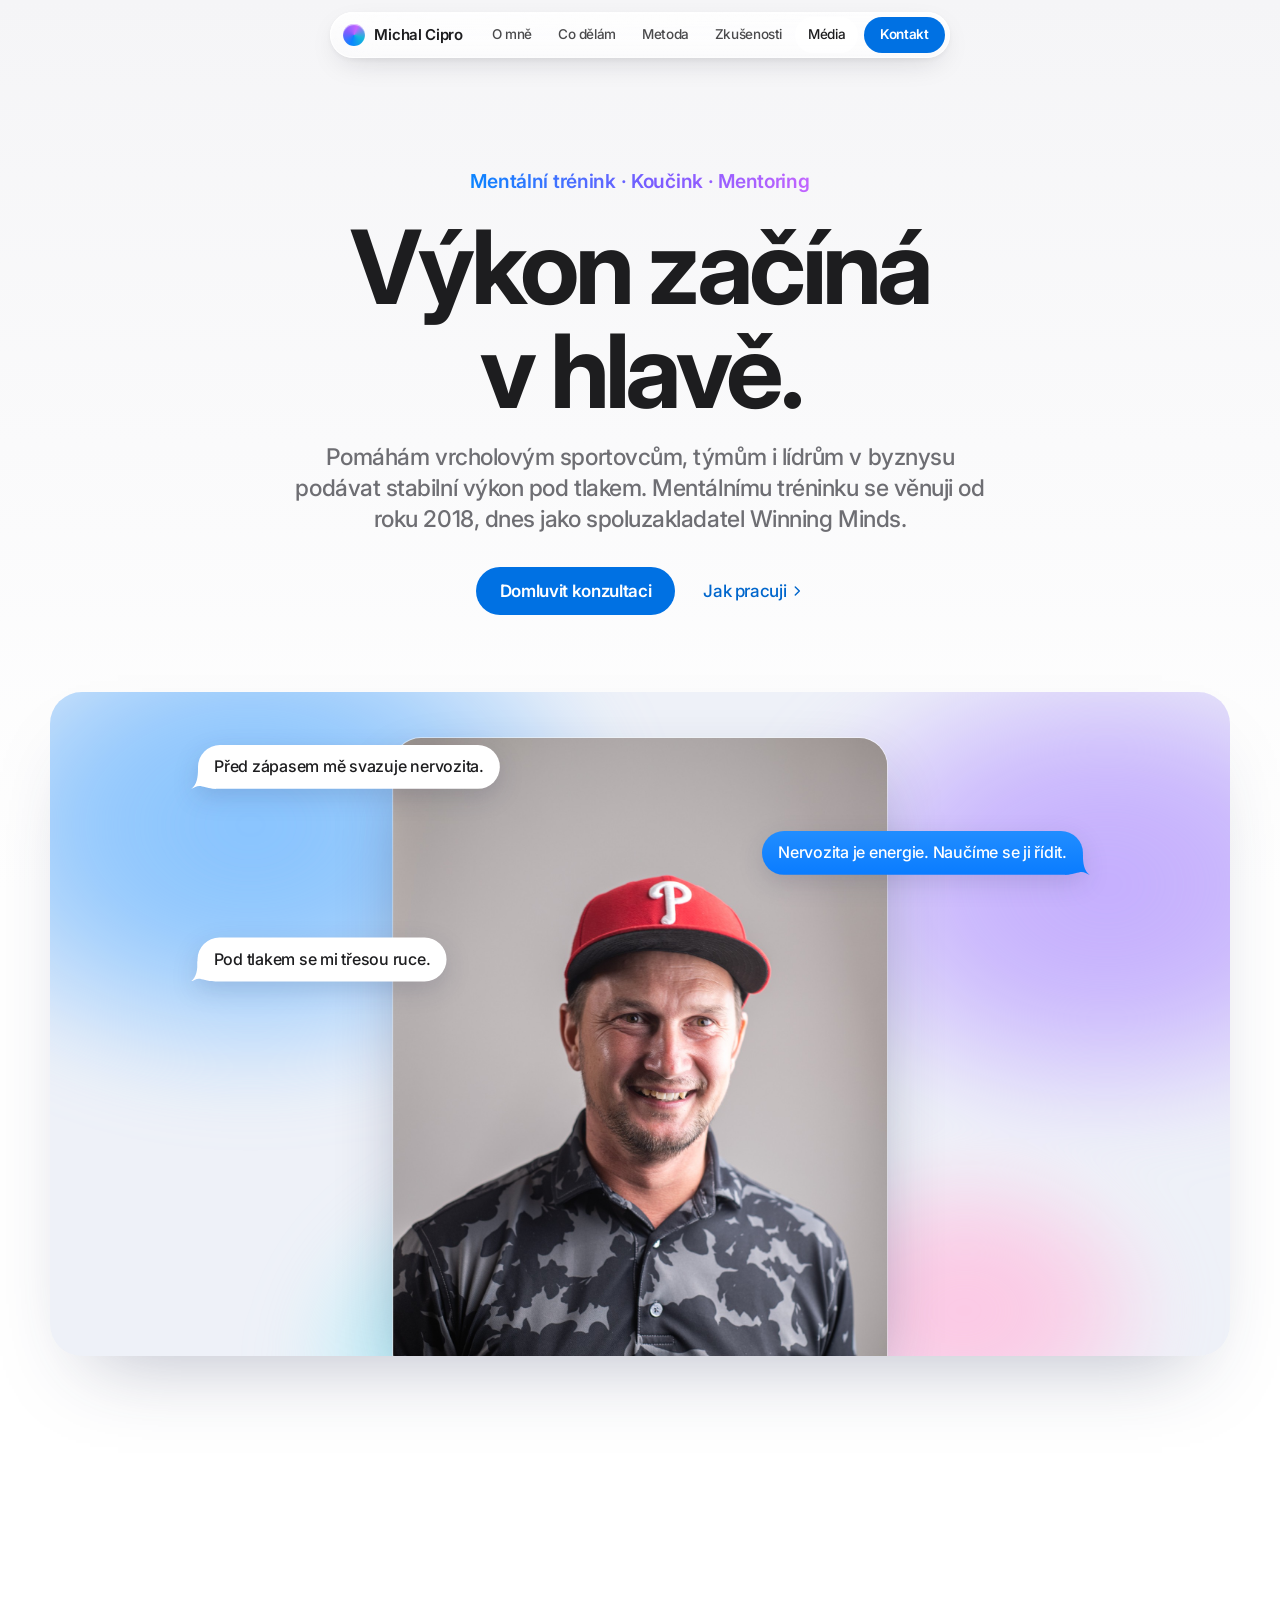
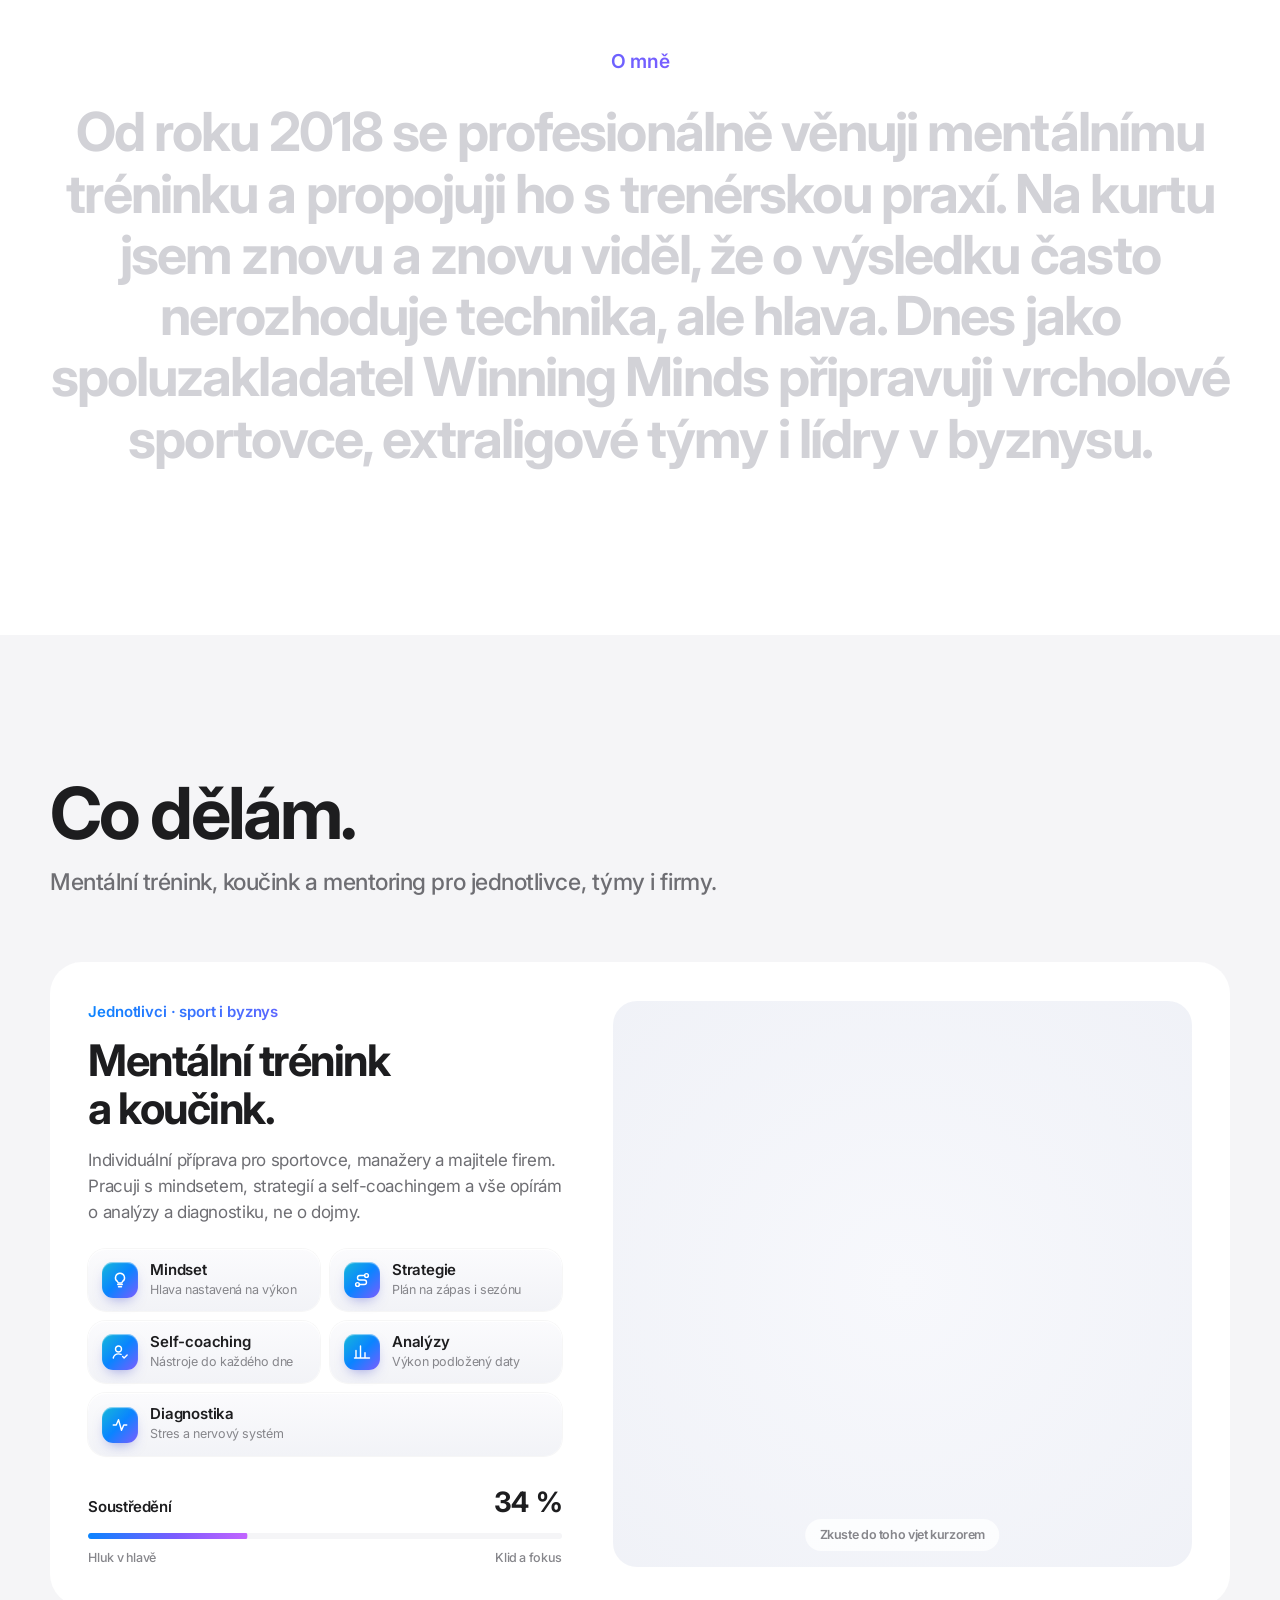
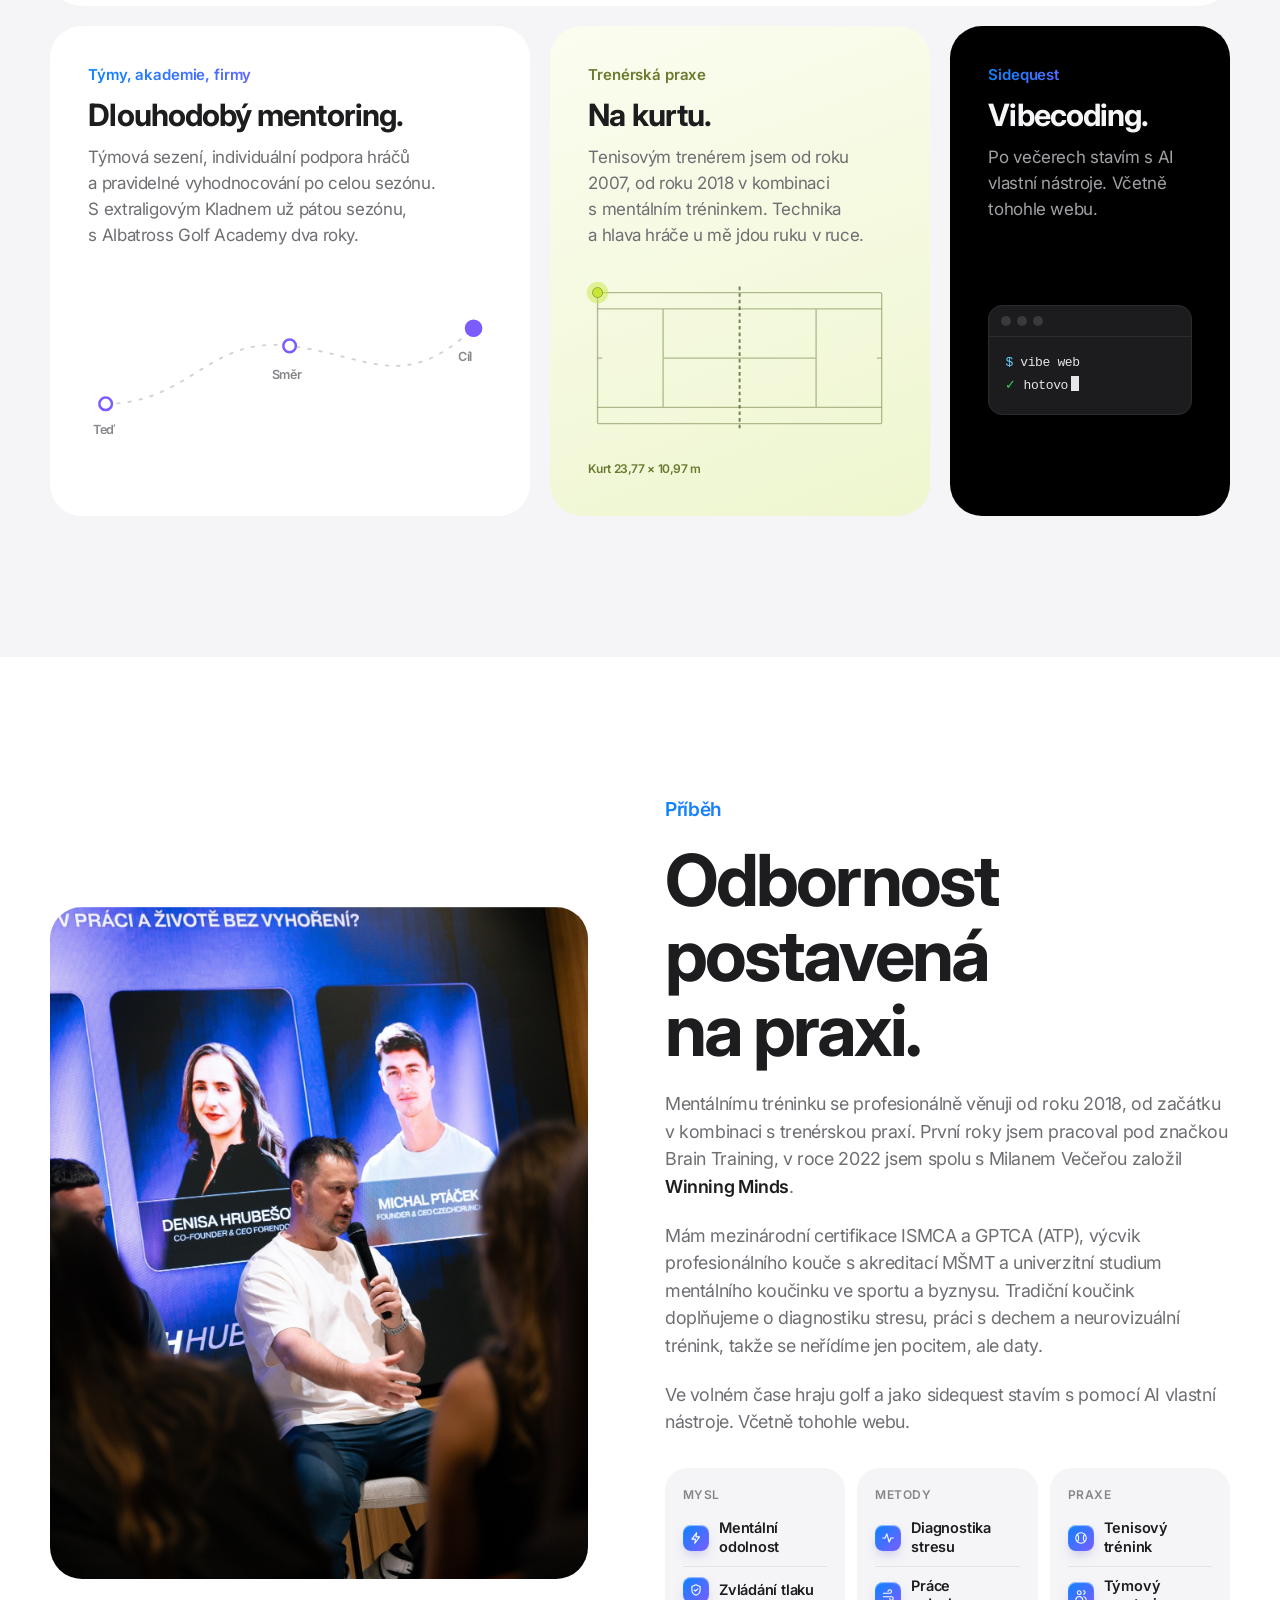
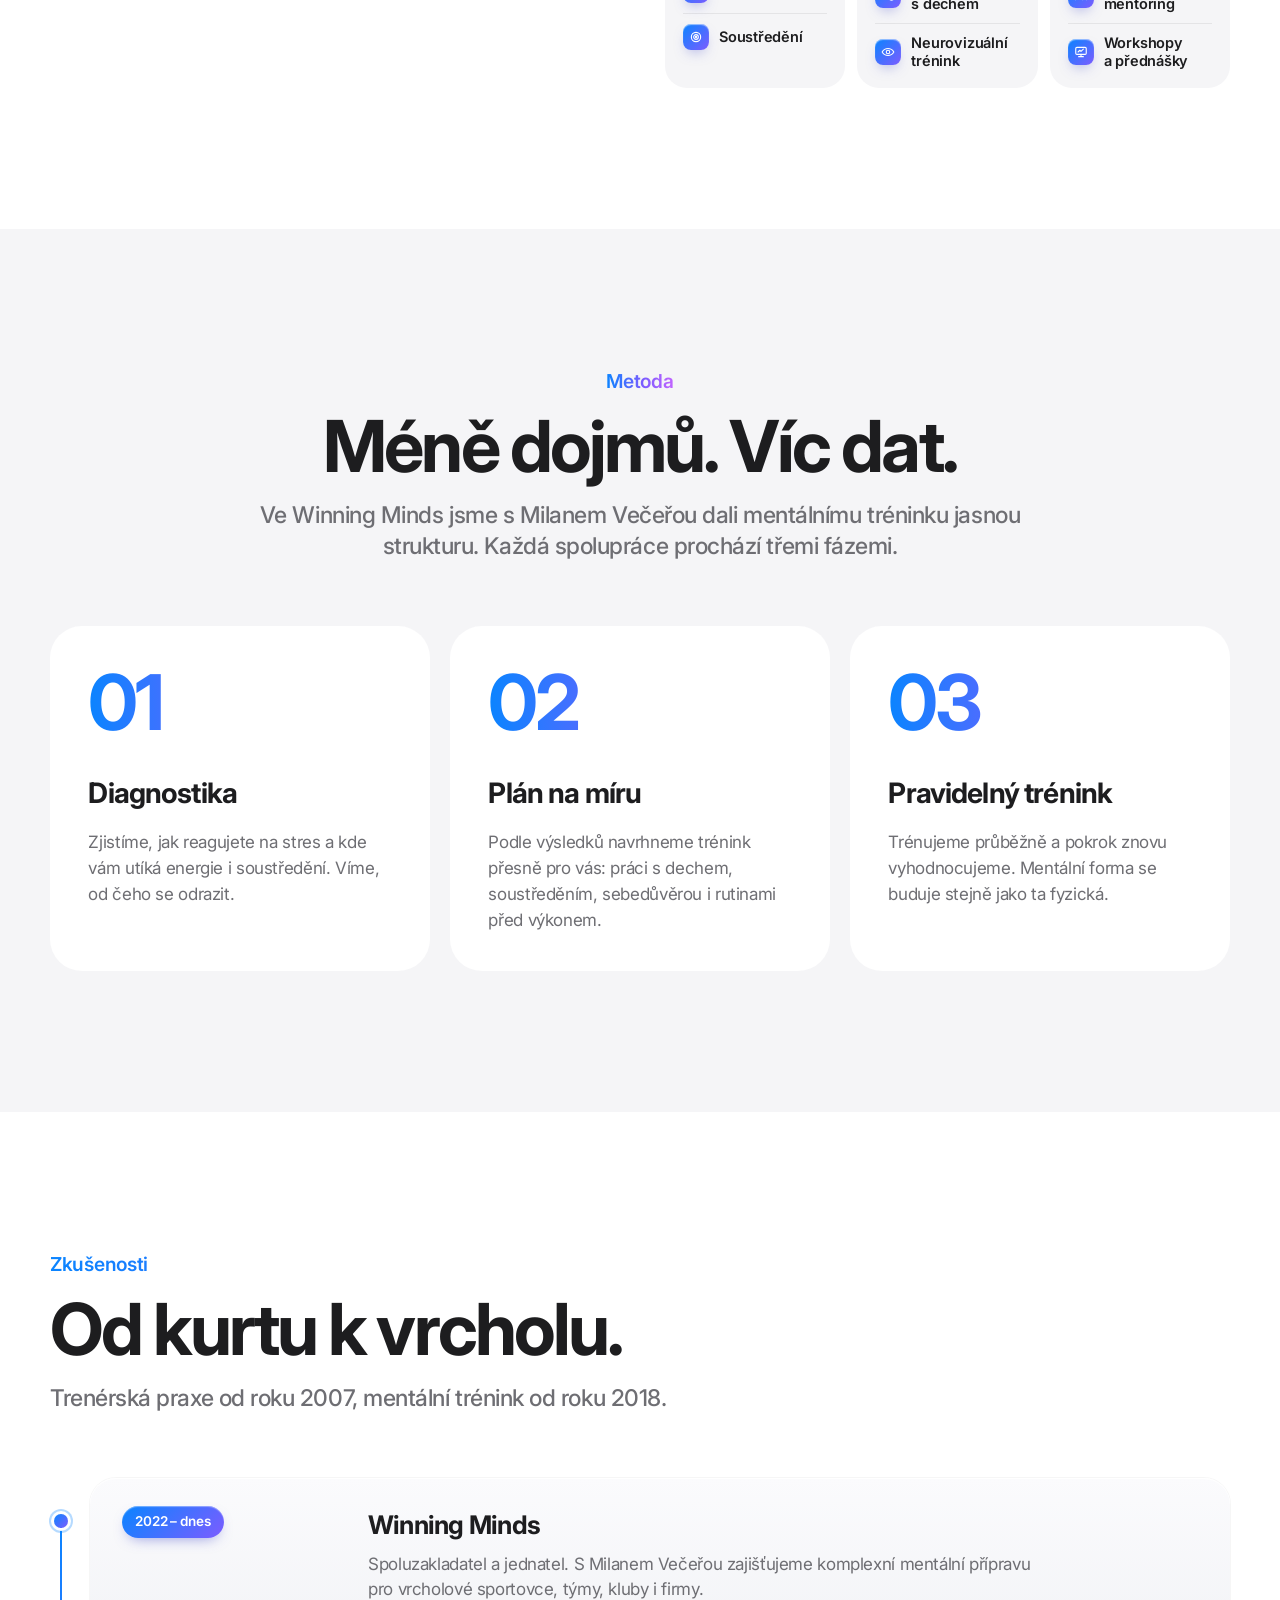
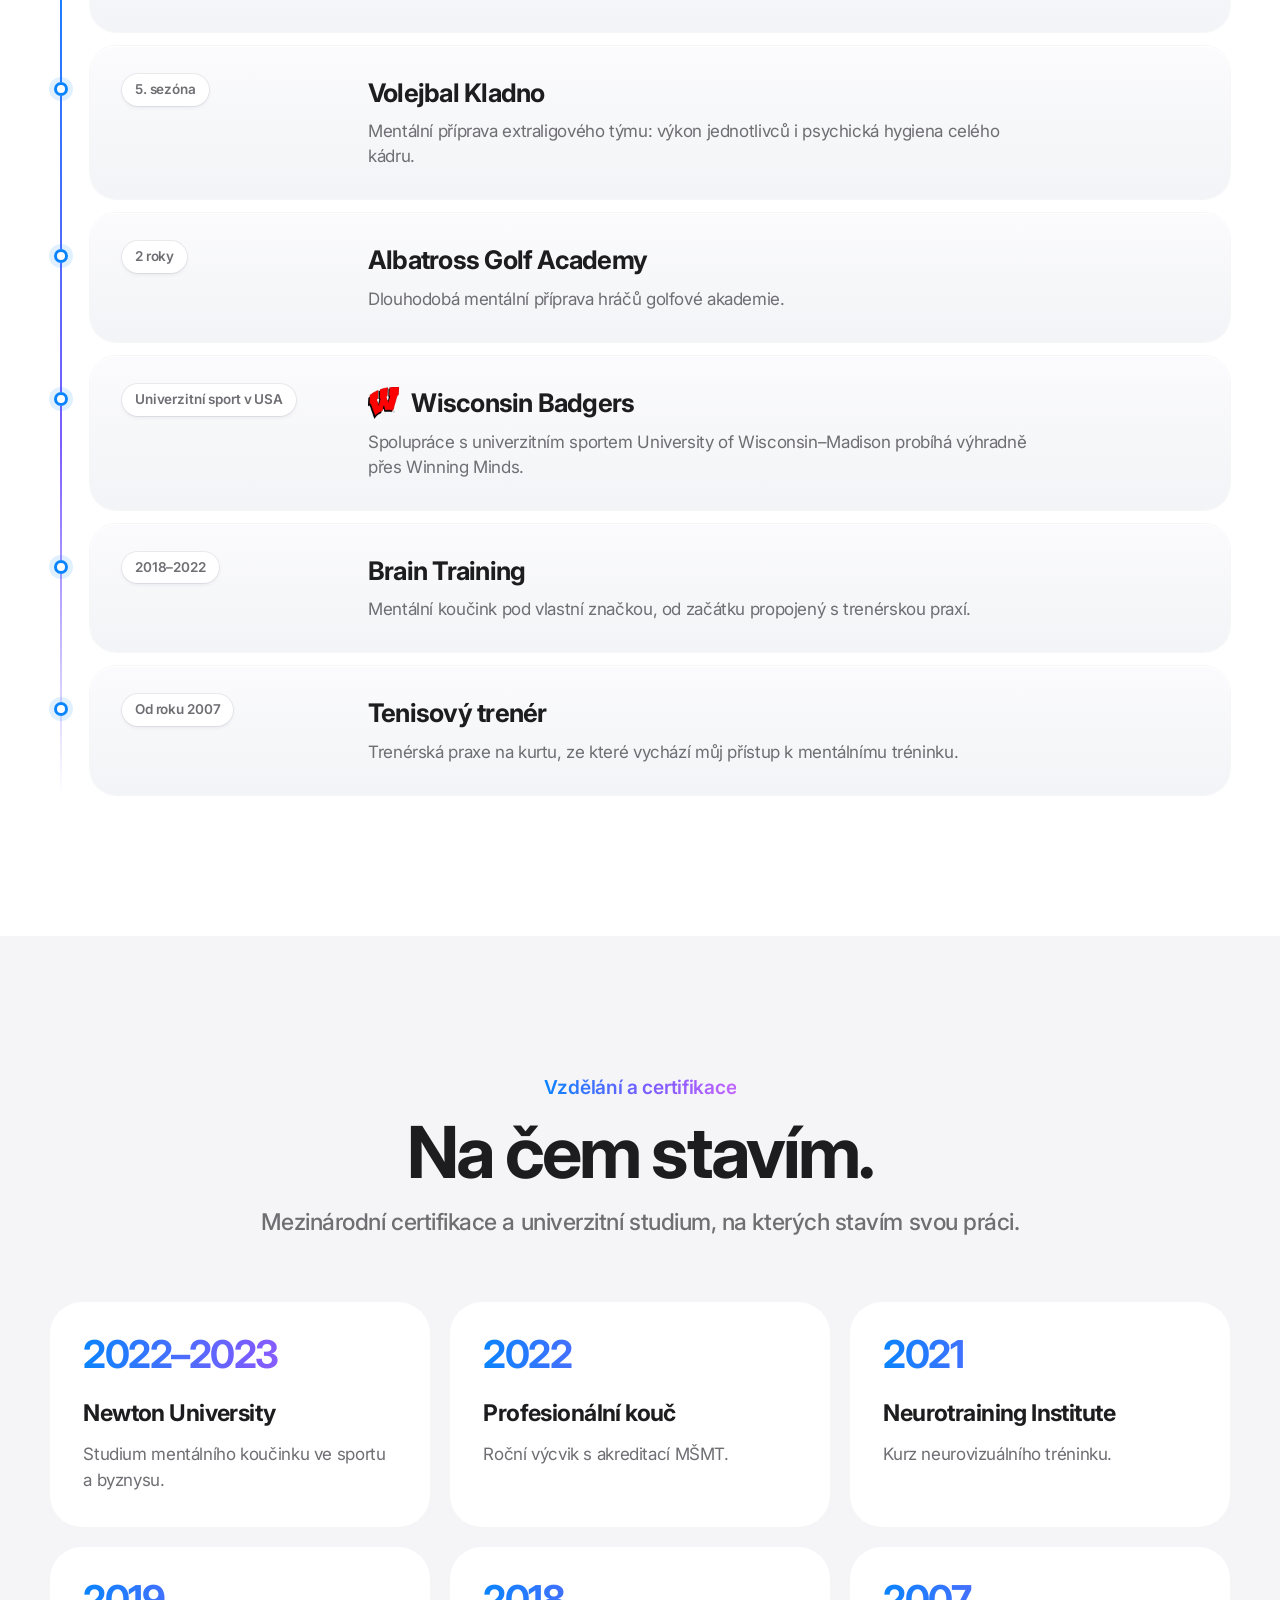
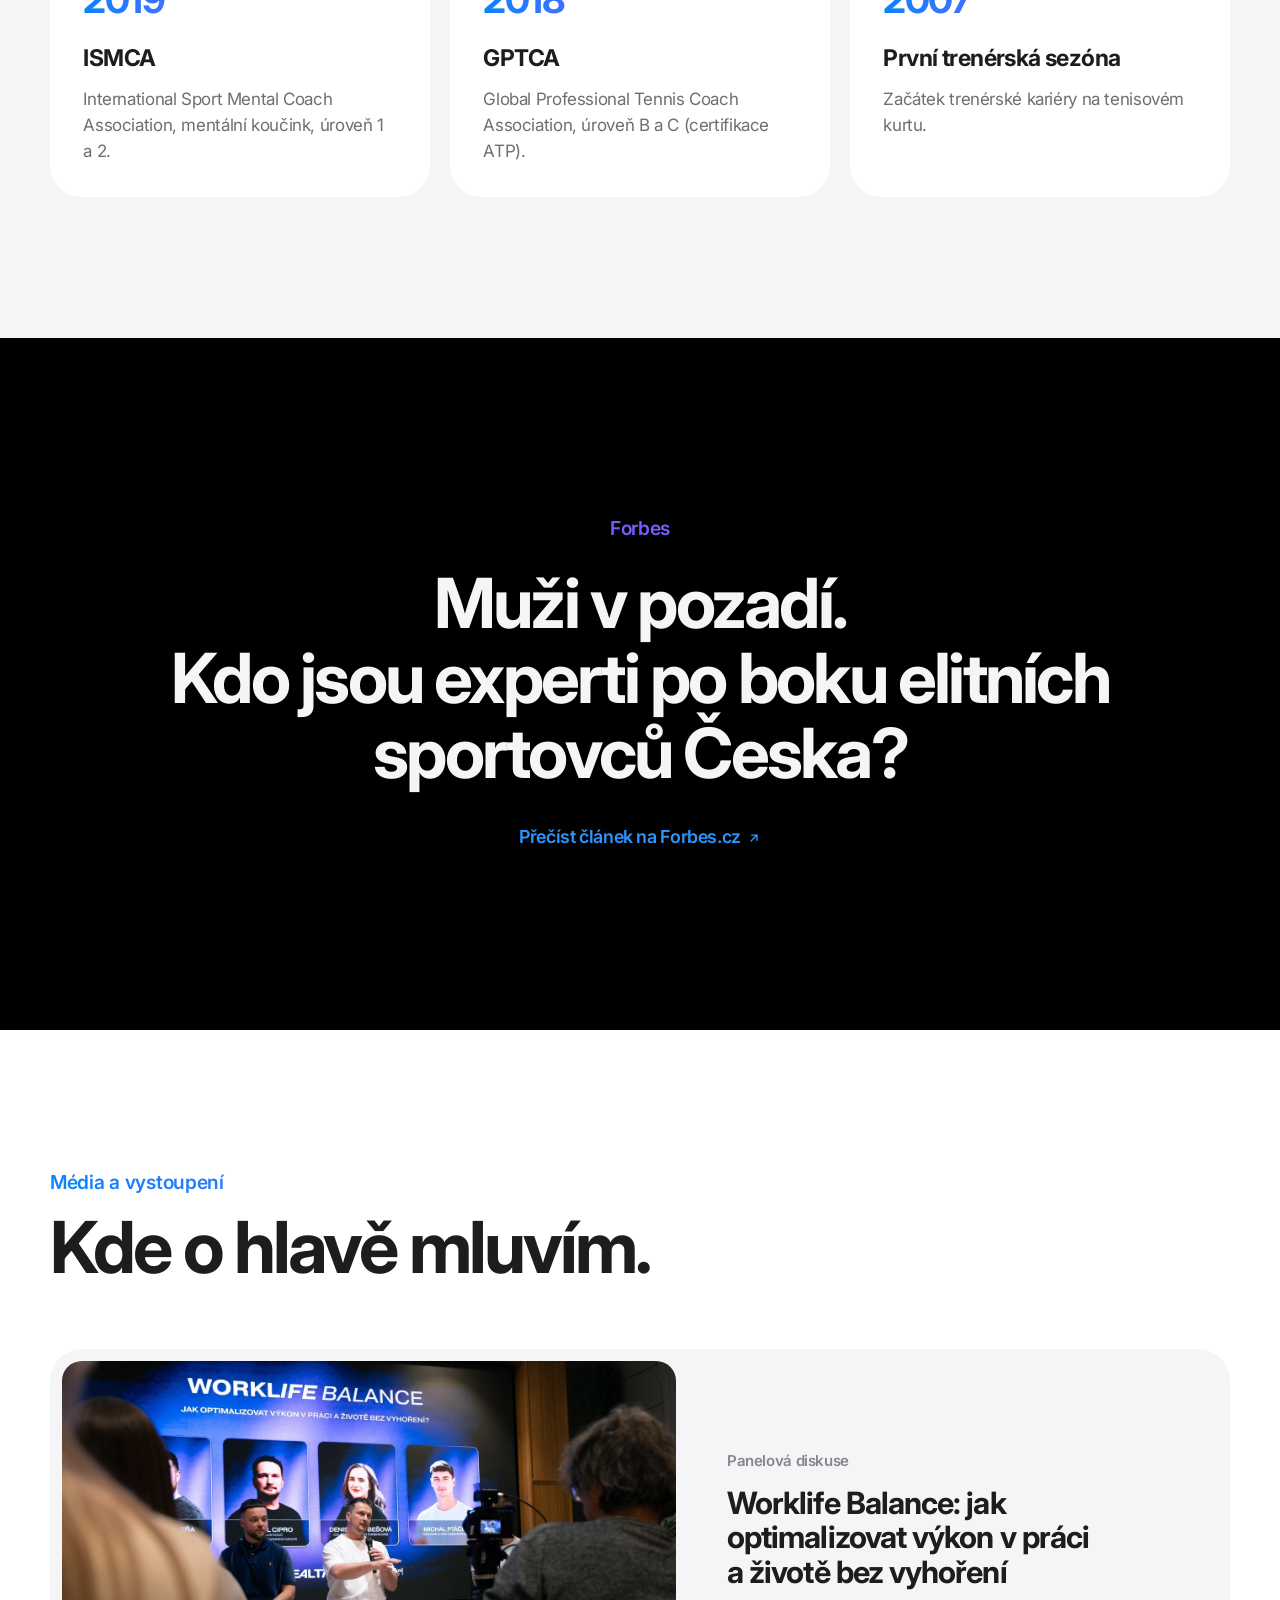
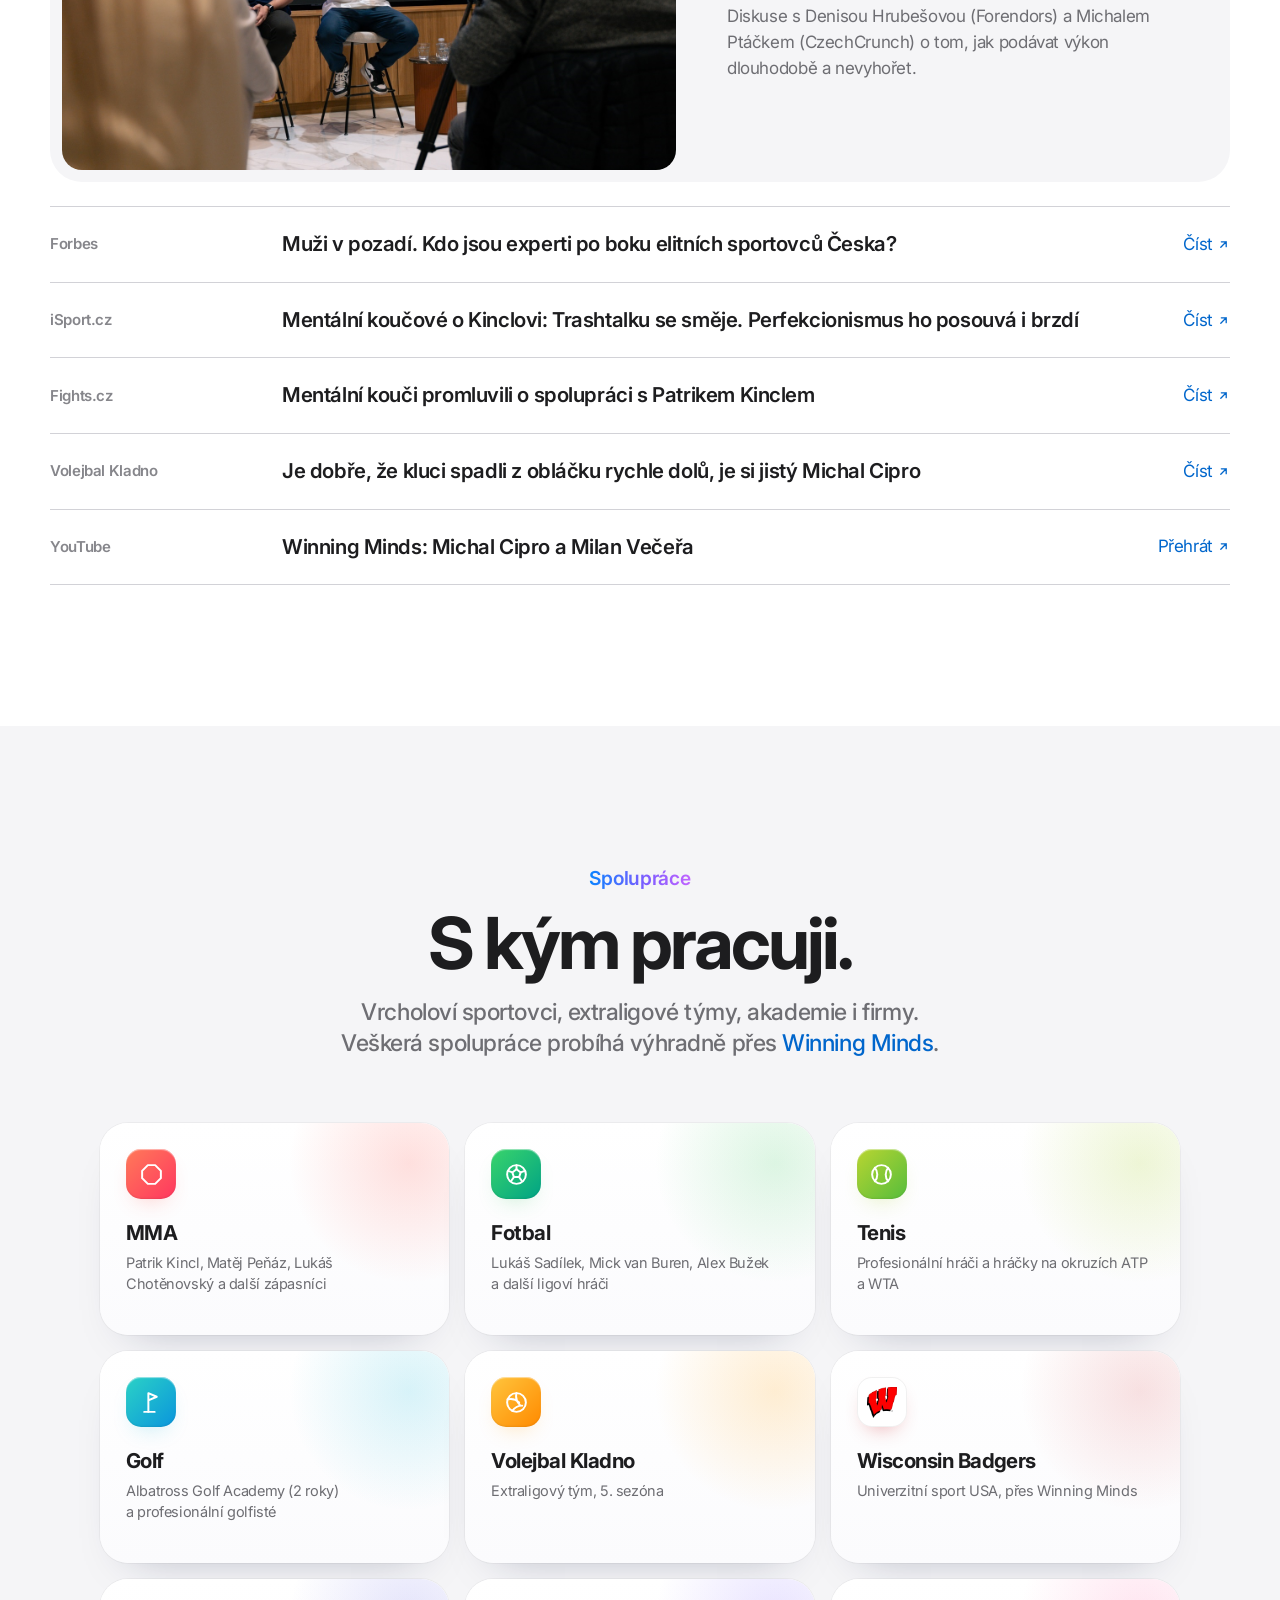
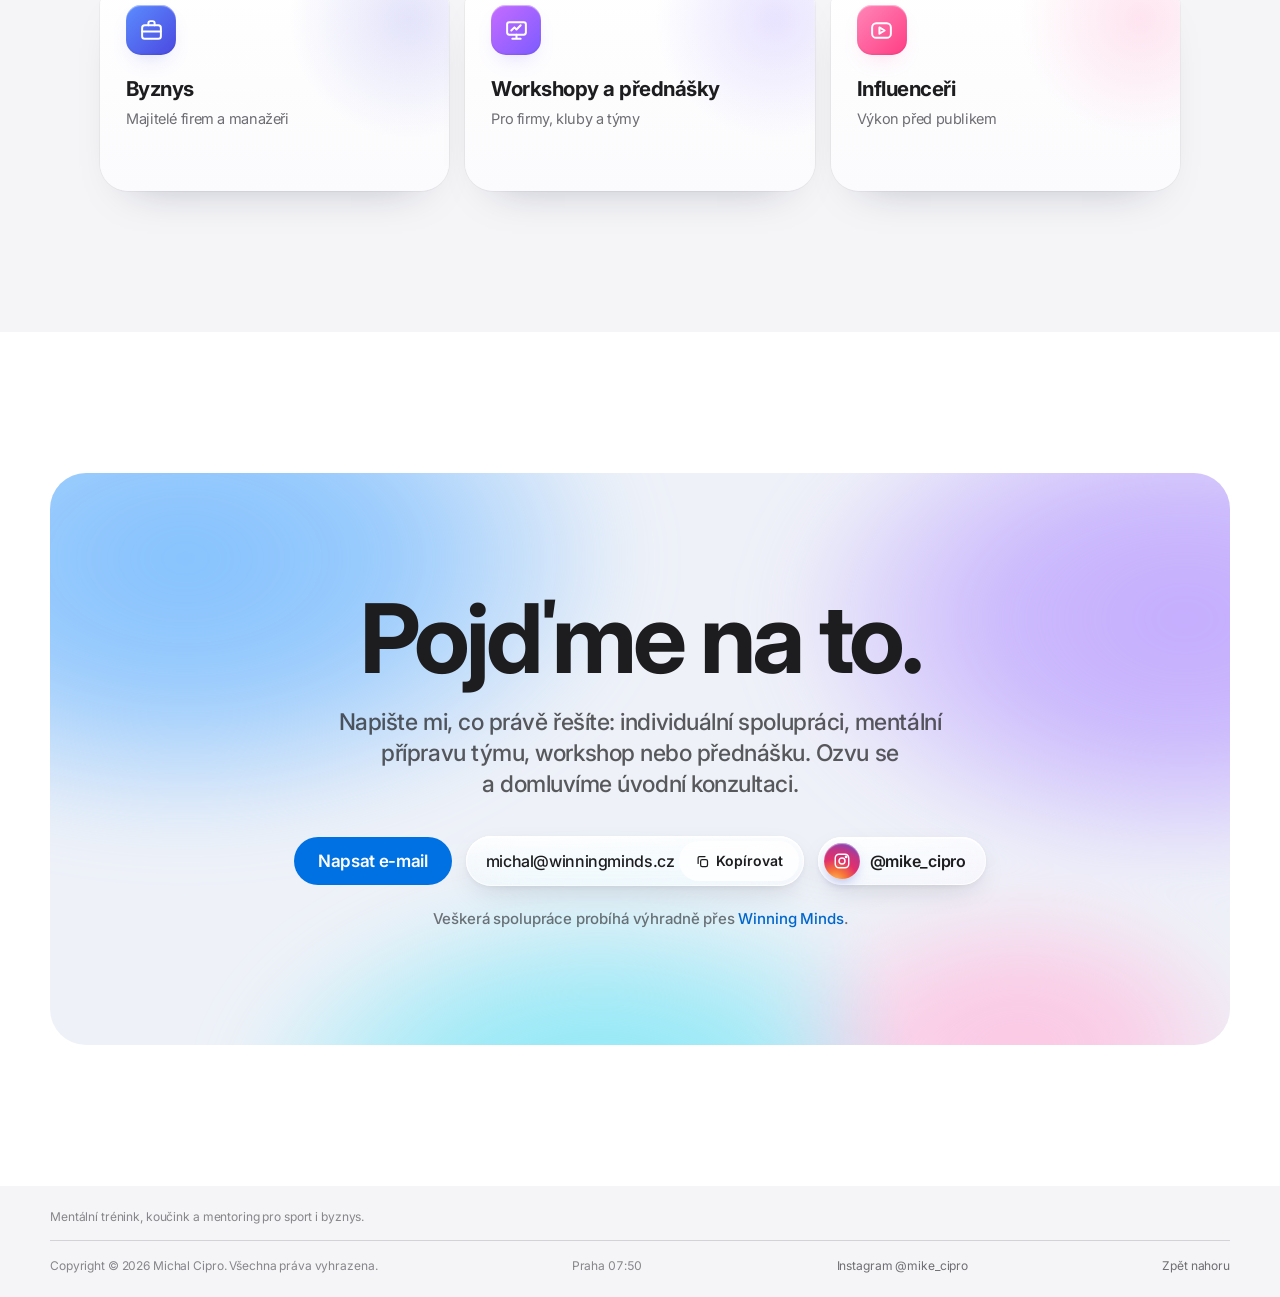
==== commit 1fa5b6ec: "Polish nav pill, clients grid and experience timeline - Menu button: the two lines were centred in s" ====
--- a/index.html
+++ b/index.html
@@ -68,7 +68,7 @@
     <div class="hero-text">
       <p class="eyebrow grad rv">Mentální trénink · Koučink · Mentoring</p>
       <h1 class="h-hero rv" style="--d:.08s" id="hero-title">Výkon začíná<br>v&nbsp;hlavě.</h1>
-      <p class="sub rv" style="--d:.16s">Pomáhám vrcholovým sportovcům, týmům i&nbsp;lídrům v&nbsp;byznysu podávat stabilní výkon pod tlakem. Mentálnímu tréninku se věnuji od roku 2018, dnes jako spoluzakladatel Winning Minds.</p>
+      <p class="sub rv" style="--d:.16s">Pomáhám vrcholovým sportovcům, týmům i&nbsp;lídrům v&nbsp;byznysu podávat stabilní výkon pod tlakem. Mentálnímu tréninku se věnuji od roku 2018, dnes jako spoluzakladatel Winning&nbsp;Minds.</p>
       <div class="ctas rv" style="--d:.24s">
         <a class="btn btn-blue" href="#kontakt">Domluvit konzultaci</a>
         <a class="link-more" href="#metoda">Jak pracuji <svg viewBox="0 0 24 24" fill="none" stroke="currentColor" stroke-width="2.4" stroke-linecap="round" stroke-linejoin="round" aria-hidden="true"><path d="m9 5 7 7-7 7"/></svg></a>
@@ -95,7 +95,7 @@
 
   <section class="manifest wrap" id="o-mne" aria-label="O mně">
     <p class="eyebrow grad rv">O&nbsp;mně</p>
-    <p class="manifest-text" id="manifest">Od roku 2018 se profesionálně věnuji mentálnímu tréninku a&nbsp;propojuji ho s&nbsp;trenérskou praxí. Na kurtu jsem znovu a&nbsp;znovu viděl, že o&nbsp;výsledku často nerozhoduje technika, ale <span class="g">hlava.</span> Dnes jako spoluzakladatel Winning Minds připravuji vrcholové sportovce, extraligové týmy i&nbsp;lídry v&nbsp;byznysu.</p>
+    <p class="manifest-text" id="manifest">Od roku 2018 se profesionálně věnuji mentálnímu tréninku a&nbsp;propojuji ho s&nbsp;trenérskou praxí. Na kurtu jsem znovu a&nbsp;znovu viděl, že o&nbsp;výsledku často nerozhoduje technika, ale <span class="g">hlava.</span> Dnes jako spoluzakladatel Winning&nbsp;Minds připravuji vrcholové sportovce, extraligové týmy i&nbsp;lídry v&nbsp;byznysu.</p>
   </section>
 
   <section class="section gray" id="co-delam" aria-labelledby="services-title">
@@ -187,7 +187,7 @@
       <div class="about-body">
         <p class="eyebrow grad rv">Příběh</p>
         <h2 class="h-sec rv" id="about-title">Odbornost postavená na&nbsp;praxi.</h2>
-        <p class="body rv">Mentálnímu tréninku se profesionálně věnuji od roku 2018, od začátku v&nbsp;kombinaci s&nbsp;trenérskou praxí. První roky jsem pracoval pod značkou Brain Training, v&nbsp;roce 2022 jsem spolu s&nbsp;Milanem Večeřou založil <strong>Winning Minds</strong>.</p>
+        <p class="body rv">Mentálnímu tréninku se profesionálně věnuji od roku 2018, od začátku v&nbsp;kombinaci s&nbsp;trenérskou praxí. První roky jsem pracoval pod značkou Brain Training, v&nbsp;roce 2022 jsem spolu s&nbsp;Milanem Večeřou založil <strong>Winning&nbsp;Minds</strong>.</p>
         <p class="body rv">Mám mezinárodní certifikace ISMCA a&nbsp;GPTCA (ATP), výcvik profesionálního kouče s&nbsp;akreditací MŠMT a&nbsp;univerzitní studium mentálního koučinku ve sportu a&nbsp;byznysu. Tradiční koučink doplňujeme o&nbsp;diagnostiku stresu, práci s&nbsp;dechem a&nbsp;neurovizuální trénink, takže se neřídíme jen pocitem, ale daty.</p>
         <p class="body rv">Ve volném čase hraju golf a&nbsp;jako sidequest stavím s&nbsp;pomocí AI vlastní nástroje. Včetně tohohle webu.</p>
         <div class="skillset rv" aria-label="Dovednosti"><div class="sk-group"><p class="sk-title">Mysl</p><ul><li><span class="sk-ic"><svg viewBox="0 0 24 24" fill="none" stroke="currentColor" stroke-width="1.9" stroke-linecap="round" stroke-linejoin="round" aria-hidden="true"><path d="M13 3 5 14h6l-1 7 8-11h-6z"/></svg></span>Mentální odolnost</li><li><span class="sk-ic"><svg viewBox="0 0 24 24" fill="none" stroke="currentColor" stroke-width="1.9" stroke-linecap="round" stroke-linejoin="round" aria-hidden="true"><path d="M12 3 5 6v6c0 4.5 3 7.6 7 9 4-1.4 7-4.5 7-9V6z"/><path d="m9 12 2 2 4-4"/></svg></span>Zvládání tlaku</li><li><span class="sk-ic"><svg viewBox="0 0 24 24" fill="none" stroke="currentColor" stroke-width="1.9" stroke-linecap="round" stroke-linejoin="round" aria-hidden="true"><circle cx="12" cy="12" r="8"/><circle cx="12" cy="12" r="4"/><circle cx="12" cy="12" r="1" fill="currentColor"/></svg></span>Soustředění</li></ul></div><div class="sk-group"><p class="sk-title">Metody</p><ul><li><span class="sk-ic"><svg viewBox="0 0 24 24" fill="none" stroke="currentColor" stroke-width="1.9" stroke-linecap="round" stroke-linejoin="round" aria-hidden="true"><path d="M3 12h4l3-7 4 14 3-7h4"/></svg></span>Diagnostika stresu</li><li><span class="sk-ic"><svg viewBox="0 0 24 24" fill="none" stroke="currentColor" stroke-width="1.9" stroke-linecap="round" stroke-linejoin="round" aria-hidden="true"><path d="M4 9h11a3 3 0 1 0-3-3M4 15h14a3 3 0 1 1-3 3"/></svg></span>Práce s&nbsp;dechem</li><li><span class="sk-ic"><svg viewBox="0 0 24 24" fill="none" stroke="currentColor" stroke-width="1.9" stroke-linecap="round" stroke-linejoin="round" aria-hidden="true"><path d="M2 12s3.6-6 10-6 10 6 10 6-3.6 6-10 6S2 12 2 12Z"/><circle cx="12" cy="12" r="3"/></svg></span>Neurovizuální trénink</li></ul></div><div class="sk-group"><p class="sk-title">Praxe</p><ul><li><span class="sk-ic"><svg viewBox="0 0 24 24" fill="none" stroke="currentColor" stroke-width="1.9" stroke-linecap="round" stroke-linejoin="round" aria-hidden="true"><circle cx="12" cy="12" r="9"/><path d="M5.7 5.6c3 3.2 3 9.6 0 12.8M18.3 5.6c-3 3.2-3 9.6 0 12.8"/></svg></span>Tenisový trénink</li><li><span class="sk-ic"><svg viewBox="0 0 24 24" fill="none" stroke="currentColor" stroke-width="1.9" stroke-linecap="round" stroke-linejoin="round" aria-hidden="true"><circle cx="9" cy="8" r="3.2"/><path d="M3 20c.6-3.4 3-5.4 6-5.4s5.4 2 6 5.4"/><path d="M16 4.6a3 3 0 0 1 0 6"/><path d="M21 20c-.4-2.7-1.9-4.4-4-5"/></svg></span>Týmový mentoring</li><li><span class="sk-ic"><svg viewBox="0 0 24 24" fill="none" stroke="currentColor" stroke-width="1.9" stroke-linecap="round" stroke-linejoin="round" aria-hidden="true"><rect x="3" y="4" width="18" height="12" rx="2"/><path d="M12 16v4M8 20h8"/><path d="m7 12 3-3 2 2 4-4"/></svg></span>Workshopy a&nbsp;přednášky</li></ul></div></div>
@@ -200,7 +200,7 @@
       <div class="sec-head center">
         <p class="eyebrow grad rv">Metoda</p>
         <h2 class="h-sec rv" id="method-title">Méně dojmů. Víc dat.</h2>
-        <p class="sub rv">Ve Winning Minds jsme s&nbsp;Milanem Večeřou dali mentálnímu tréninku jasnou strukturu. Každá spolupráce prochází třemi fázemi.</p>
+        <p class="sub rv">Ve Winning&nbsp;Minds jsme s&nbsp;Milanem Večeřou dali mentálnímu tréninku jasnou strukturu. Každá spolupráce prochází třemi fázemi.</p>
       </div>
       <ol class="steps">
         <li class="step rv">
@@ -229,10 +229,10 @@
       <p class="sub rv">Trenérská praxe od roku 2007, mentální trénink od roku 2018.</p>
     </div>
     <ol class="exp">
-      <li class="rv"><span class="exp-when">2022 – dnes</span><div><h3>Winning Minds</h3><p>Spoluzakladatel a&nbsp;jednatel. S&nbsp;Milanem Večeřou zajišťujeme komplexní mentální přípravu pro vrcholové sportovce, týmy, kluby i&nbsp;firmy.</p></div></li>
-      <li class="rv"><span class="exp-when">5. sezóna</span><div><h3>Volejbal Kladno</h3><p>Mentální příprava extraligového týmu: výkon jednotlivců i&nbsp;psychická hygiena celého kádru.</p></div></li>
-      <li class="rv"><span class="exp-when">2 roky</span><div><h3>Albatross Golf Academy</h3><p>Dlouhodobá mentální příprava hráčů golfové akademie.</p></div></li>
-      <li class="rv"><span class="exp-when">Univerzitní sport v&nbsp;USA</span><div><h3 class="exp-with-logo"><img class="exp-logo" src="assets/img/wisconsin-w.png" alt="" width="373" height="380" loading="lazy">Wisconsin Badgers</h3><p>Spolupráce s&nbsp;univerzitním sportem University of Wisconsin–Madison probíhá výhradně přes Winning Minds.</p></div></li>
+      <li class="rv exp-now"><span class="exp-when">2022 – dnes</span><div><h3>Winning&nbsp;Minds</h3><p>Spoluzakladatel a&nbsp;jednatel. S&nbsp;Milanem Večeřou zajišťujeme komplexní mentální přípravu pro vrcholové sportovce, týmy, kluby i&nbsp;firmy.</p></div></li>
+      <li class="rv"><span class="exp-when">5.&nbsp;sezóna</span><div><h3>Volejbal Kladno</h3><p>Mentální příprava extraligového týmu: výkon jednotlivců i&nbsp;psychická hygiena celého kádru.</p></div></li>
+      <li class="rv"><span class="exp-when">2&nbsp;roky</span><div><h3>Albatross Golf Academy</h3><p>Dlouhodobá mentální příprava hráčů golfové akademie.</p></div></li>
+      <li class="rv"><span class="exp-when">Univerzitní sport v&nbsp;USA</span><div><h3 class="exp-with-logo"><img class="exp-logo" src="assets/img/wisconsin-w.png" alt="" width="373" height="380" loading="lazy">Wisconsin Badgers</h3><p>Spolupráce s&nbsp;univerzitním sportem University of Wisconsin–Madison probíhá výhradně přes Winning&nbsp;Minds.</p></div></li>
       <li class="rv"><span class="exp-when">2018–2022</span><div><h3>Brain Training</h3><p>Mentální koučink pod vlastní značkou, od začátku propojený s&nbsp;trenérskou praxí.</p></div></li>
       <li class="rv"><span class="exp-when">Od roku 2007</span><div><h3>Tenisový trenér</h3><p>Trenérská praxe na kurtu, ze které vychází můj přístup k&nbsp;mentálnímu tréninku.</p></div></li>
     </ol>
@@ -256,7 +256,7 @@
     </div>
   </section>
 
-  <section class="quote-sec" aria-labelledby="forbes-title">
+  <section class="quote-sec" data-nav-dark aria-labelledby="forbes-title">
     <div class="wrap">
       <p class="eyebrow grad quote-src rv">Forbes</p>
       <h2 class="big-quote rv" id="forbes-title" style="--d:.08s">Muži v&nbsp;pozadí.<br>Kdo jsou experti po&nbsp;boku elitních sportovců Česka?</h2>
@@ -284,7 +284,7 @@
       <li class="rv"><a href="https://isport.blesk.cz/clanek/ostatni-mma-oktagon/470322/mentalni-koucove-o-kinclovi-trashtalku-se-smeje-perfekcionismus-ho-posouva-i-brzdi.html" target="_blank" rel="noopener"><span class="press-src">iSport.cz</span><span class="press-title">Mentální koučové o&nbsp;Kinclovi: Trashtalku se směje. Perfekcionismus ho posouvá i&nbsp;brzdí</span><span class="press-go">Číst <svg viewBox="0 0 24 24" fill="none" stroke="currentColor" stroke-width="2.4" stroke-linecap="round" stroke-linejoin="round" aria-hidden="true"><path d="M7 17 17 7M8 7h9v9"/></svg></span></a></li>
       <li class="rv"><a href="https://www.fights.cz/ceska-scena/neduvera-a-pohled-masoveho-vraha-mentalni-kouci-promluvili-o-spolupraci-s-patrikem-kinclem-621006" target="_blank" rel="noopener"><span class="press-src">Fights.cz</span><span class="press-title">Mentální kouči promluvili o&nbsp;spolupráci s&nbsp;Patrikem Kinclem</span><span class="press-go">Číst <svg viewBox="0 0 24 24" fill="none" stroke="currentColor" stroke-width="2.4" stroke-linecap="round" stroke-linejoin="round" aria-hidden="true"><path d="M7 17 17 7M8 7h9v9"/></svg></span></a></li>
       <li class="rv"><a href="https://kladno.volejbal.cz/je-dobre-ze-kluci-spadli-z-oblacku-rychle-dolu-je-si-jisty-michal-cipro/" target="_blank" rel="noopener"><span class="press-src">Volejbal Kladno</span><span class="press-title">Je dobře, že kluci spadli z&nbsp;obláčku rychle dolů, je si jistý Michal Cipro</span><span class="press-go">Číst <svg viewBox="0 0 24 24" fill="none" stroke="currentColor" stroke-width="2.4" stroke-linecap="round" stroke-linejoin="round" aria-hidden="true"><path d="M7 17 17 7M8 7h9v9"/></svg></span></a></li>
-      <li class="rv"><a href="https://www.youtube.com/watch?v=q6AOFVUXtO0" target="_blank" rel="noopener"><span class="press-src">YouTube</span><span class="press-title">Winning Minds: Michal Cipro a&nbsp;Milan Večeřa</span><span class="press-go">Přehrát <svg viewBox="0 0 24 24" fill="none" stroke="currentColor" stroke-width="2.4" stroke-linecap="round" stroke-linejoin="round" aria-hidden="true"><path d="M7 17 17 7M8 7h9v9"/></svg></span></a></li>
+      <li class="rv"><a href="https://www.youtube.com/watch?v=q6AOFVUXtO0" target="_blank" rel="noopener"><span class="press-src">YouTube</span><span class="press-title">Winning&nbsp;Minds: Michal Cipro a&nbsp;Milan Večeřa</span><span class="press-go">Přehrát <svg viewBox="0 0 24 24" fill="none" stroke="currentColor" stroke-width="2.4" stroke-linecap="round" stroke-linejoin="round" aria-hidden="true"><path d="M7 17 17 7M8 7h9v9"/></svg></span></a></li>
     </ul>
   </section>
 
@@ -292,15 +292,15 @@
     <div class="wrap">
       <div class="sec-head center"><p class="eyebrow grad rv">Spolupráce</p><h2 class="h-sec rv" id="clients-title">S&nbsp;kým pracuji.</h2><p class="sub rv">Vrcholoví sportovci, extraligové týmy, akademie i&nbsp;firmy.<br>Veškerá spolupráce probíhá výhradně přes <a href="https://www.winningminds.cz/" target="_blank" rel="noopener">Winning&nbsp;Minds</a>.</p></div>
       <ul class="client-grid rv">
-        <li class="cl-cell"><span class="cl-mark"><svg viewBox="0 0 24 24" fill="none" stroke="currentColor" stroke-width="1.9" stroke-linecap="round" stroke-linejoin="round" aria-hidden="true"><path d="M8.5 3h7L21 8.5v7L15.5 21h-7L3 15.5v-7z"/></svg></span><strong>MMA</strong><span>Patrik Kincl, Matěj Peňáz, Lukáš Chotěnovský a&nbsp;další zápasníci</span></li>
-        <li class="cl-cell"><span class="cl-mark"><svg viewBox="0 0 24 24" fill="none" stroke="currentColor" stroke-width="1.9" stroke-linecap="round" stroke-linejoin="round" aria-hidden="true"><circle cx="12" cy="12" r="9"/><path d="m12 7 4 3-1.5 4.5h-5L8 10z"/><path d="M12 7V3M16 10l4-1.5M14.5 14.5l2.5 3.5M9.5 14.5 7 18M8 10 4 8.5"/></svg></span><strong>Fotbal</strong><span>Lukáš Sadílek, Mick van Buren, Alex Bužek a&nbsp;další ligoví hráči</span></li>
-        <li class="cl-cell"><span class="cl-mark"><svg viewBox="0 0 24 24" fill="none" stroke="currentColor" stroke-width="1.9" stroke-linecap="round" stroke-linejoin="round" aria-hidden="true"><circle cx="12" cy="12" r="9"/><path d="M5.7 5.6c3 3.2 3 9.6 0 12.8M18.3 5.6c-3 3.2-3 9.6 0 12.8"/></svg></span><strong>Tenis</strong><span>Profesionální hráči a&nbsp;hráčky na okruzích ATP a&nbsp;WTA</span></li>
-        <li class="cl-cell"><span class="cl-mark"><svg viewBox="0 0 24 24" fill="none" stroke="currentColor" stroke-width="1.9" stroke-linecap="round" stroke-linejoin="round" aria-hidden="true"><path d="M9 21V3l8 3.5L9 10"/><path d="M5 21h10"/></svg></span><strong>Golf</strong><span>Albatross Golf Academy (2 roky) a&nbsp;profesionální golfisté</span></li>
-        <li class="cl-cell"><span class="cl-mark"><svg viewBox="0 0 24 24" fill="none" stroke="currentColor" stroke-width="1.9" stroke-linecap="round" stroke-linejoin="round" aria-hidden="true"><circle cx="12" cy="12" r="9"/><path d="M12 3c-1 4 0 8 3 11M3.5 9c4-1 8 0 11 3M8 20c2-3 5-5 9.5-5"/></svg></span><strong>Volejbal Kladno</strong><span>Extraligový tým, 5. sezóna</span></li>
-        <li class="cl-cell"><span class="cl-mark"><img src="assets/img/wisconsin-w.png" alt="" width="373" height="380" loading="lazy"></span><strong>Wisconsin Badgers</strong><span>Univerzitní sport USA, přes Winning Minds</span></li>
-        <li class="cl-cell"><span class="cl-mark"><svg viewBox="0 0 24 24" fill="none" stroke="currentColor" stroke-width="1.9" stroke-linecap="round" stroke-linejoin="round" aria-hidden="true"><rect x="3" y="7" width="18" height="13" rx="2.5"/><path d="M9 7V5a2 2 0 0 1 2-2h2a2 2 0 0 1 2 2v2"/><path d="M3 13h18"/></svg></span><strong>Byznys</strong><span>Majitelé firem a&nbsp;manažeři</span></li>
-        <li class="cl-cell"><span class="cl-mark"><svg viewBox="0 0 24 24" fill="none" stroke="currentColor" stroke-width="1.9" stroke-linecap="round" stroke-linejoin="round" aria-hidden="true"><rect x="3" y="4" width="18" height="12" rx="2"/><path d="M12 16v4M8 20h8"/><path d="m7 12 3-3 2 2 4-4"/></svg></span><strong>Workshopy a&nbsp;přednášky</strong><span>Pro firmy, kluby a&nbsp;týmy</span></li>
-        <li class="cl-cell"><span class="cl-mark"><svg viewBox="0 0 24 24" fill="none" stroke="currentColor" stroke-width="1.9" stroke-linecap="round" stroke-linejoin="round" aria-hidden="true"><rect x="3" y="5" width="18" height="14" rx="4"/><path d="m10 9 5 3-5 3z"/></svg></span><strong>Influenceři</strong><span>Výkon před publikem</span></li>
+        <li class="cl-cell c-red wide"><span class="cl-mark"><svg viewBox="0 0 24 24" fill="none" stroke="currentColor" stroke-width="1.9" stroke-linecap="round" stroke-linejoin="round" aria-hidden="true"><path d="M8.5 3h7L21 8.5v7L15.5 21h-7L3 15.5v-7z"/></svg></span><strong>MMA</strong><span>Patrik Kincl, Matěj Peňáz, Lukáš Chotěnovský a&nbsp;další zápasníci</span></li>
+        <li class="cl-cell c-green wide"><span class="cl-mark"><svg viewBox="0 0 24 24" fill="none" stroke="currentColor" stroke-width="1.9" stroke-linecap="round" stroke-linejoin="round" aria-hidden="true"><circle cx="12" cy="12" r="9"/><path d="m12 7 4 3-1.5 4.5h-5L8 10z"/><path d="M12 7V3M16 10l4-1.5M14.5 14.5l2.5 3.5M9.5 14.5 7 18M8 10 4 8.5"/></svg></span><strong>Fotbal</strong><span>Lukáš Sadílek, Mick van Buren, Alex Bužek a&nbsp;další ligoví hráči</span></li>
+        <li class="cl-cell c-lime"><span class="cl-mark"><svg viewBox="0 0 24 24" fill="none" stroke="currentColor" stroke-width="1.9" stroke-linecap="round" stroke-linejoin="round" aria-hidden="true"><circle cx="12" cy="12" r="9"/><path d="M5.7 5.6c3 3.2 3 9.6 0 12.8M18.3 5.6c-3 3.2-3 9.6 0 12.8"/></svg></span><strong>Tenis</strong><span>Profesionální hráči a&nbsp;hráčky na okruzích ATP a&nbsp;WTA</span></li>
+        <li class="cl-cell c-teal"><span class="cl-mark"><svg viewBox="0 0 24 24" fill="none" stroke="currentColor" stroke-width="1.9" stroke-linecap="round" stroke-linejoin="round" aria-hidden="true"><path d="M9 21V3l8 3.5L9 10"/><path d="M5 21h10"/></svg></span><strong>Golf</strong><span>Albatross Golf Academy (2&nbsp;roky) a&nbsp;profesionální golfisté</span></li>
+        <li class="cl-cell c-amber"><span class="cl-mark"><svg viewBox="0 0 24 24" fill="none" stroke="currentColor" stroke-width="1.9" stroke-linecap="round" stroke-linejoin="round" aria-hidden="true"><circle cx="12" cy="12" r="9"/><path d="M12 3c-1 4 0 8 3 11M3.5 9c4-1 8 0 11 3M8 20c2-3 5-5 9.5-5"/></svg></span><strong>Volejbal Kladno</strong><span>Extraligový tým, 5.&nbsp;sezóna</span></li>
+        <li class="cl-cell c-wis"><span class="cl-mark"><img src="assets/img/wisconsin-w.png" alt="" width="373" height="380" loading="lazy"></span><strong>Wisconsin Badgers</strong><span>Univerzitní sport USA, přes Winning&nbsp;Minds</span></li>
+        <li class="cl-cell c-indigo"><span class="cl-mark"><svg viewBox="0 0 24 24" fill="none" stroke="currentColor" stroke-width="1.9" stroke-linecap="round" stroke-linejoin="round" aria-hidden="true"><rect x="3" y="7" width="18" height="13" rx="2.5"/><path d="M9 7V5a2 2 0 0 1 2-2h2a2 2 0 0 1 2 2v2"/><path d="M3 13h18"/></svg></span><strong>Byznys</strong><span>Majitelé firem a&nbsp;manažeři</span></li>
+        <li class="cl-cell c-violet"><span class="cl-mark"><svg viewBox="0 0 24 24" fill="none" stroke="currentColor" stroke-width="1.9" stroke-linecap="round" stroke-linejoin="round" aria-hidden="true"><rect x="3" y="4" width="18" height="12" rx="2"/><path d="M12 16v4M8 20h8"/><path d="m7 12 3-3 2 2 4-4"/></svg></span><strong>Workshopy a&nbsp;přednášky</strong><span>Pro firmy, kluby a&nbsp;týmy</span></li>
+        <li class="cl-cell c-pink"><span class="cl-mark"><svg viewBox="0 0 24 24" fill="none" stroke="currentColor" stroke-width="1.9" stroke-linecap="round" stroke-linejoin="round" aria-hidden="true"><rect x="3" y="5" width="18" height="14" rx="4"/><path d="m10 9 5 3-5 3z"/></svg></span><strong>Influenceři</strong><span>Výkon před publikem</span></li>
       </ul>
     </div>
   </section>
--- a/assets/css/style.css
+++ b/assets/css/style.css
@@ -86,13 +86,25 @@
 .nav-links a:hover,.nav-links a.is-active{color:var(--ink);background:rgba(255,255,255,.7)}
 .nav-cta{margin-left:4px;padding:8px 16px;border-radius:999px;background:var(--blue);color:#fff;font-size:13.5px;font-weight:600;text-decoration:none;white-space:nowrap;transition:background .25s}
 .nav-cta:hover{background:var(--blue-hover)}
-.menu-btn{display:none;width:38px;height:38px;border:0;border-radius:50%;background:transparent;color:var(--ink);cursor:pointer;place-items:center}
-.menu-btn span{display:block;width:16px;height:1.5px;border-radius:2px;background:currentColor;transition:transform .45s var(--ease)}
-.menu-btn span + span{margin-top:5px}
-.menu-btn[aria-expanded="true"] span:first-child{transform:translateY(3.25px) rotate(45deg)}
-.menu-btn[aria-expanded="true"] span:last-child{transform:translateY(-3.25px) rotate(-45deg)}
+.menu-btn{display:none;width:36px;height:36px;margin-left:4px;border:0;border-radius:50%;background:rgba(118,118,128,.12);color:var(--ink);cursor:pointer;place-content:center;gap:4px;transition:background .3s,color .3s}
+.menu-btn:hover{background:rgba(118,118,128,.2)}
+.menu-btn span{display:block;width:16px;height:2px;border-radius:2px;background:currentColor;transition:transform .45s var(--ease)}
+.menu-btn[aria-expanded="true"] span:first-child{transform:translateY(3px) rotate(45deg)}
+.menu-btn[aria-expanded="true"] span:last-child{transform:translateY(-3px) rotate(-45deg)}
 @media (max-width:880px){.nav-links{display:none}.menu-btn{display:grid}}
+/* over dark sections ([data-nav-dark]) the pill turns into dark glass */
+.nav{transition:background .45s var(--ease),box-shadow .45s var(--ease)}
+.nav::before,.nav::after{transition:opacity .45s var(--ease)}
+.brand{transition:color .3s}
+.nav.on-dark{background:linear-gradient(180deg,rgba(64,64,70,.58),rgba(30,30,34,.46));box-shadow:inset 0 1px 0 rgba(255,255,255,.22),inset 0 -1px 0 rgba(255,255,255,.06),0 12px 30px -12px rgba(0,0,0,.6)}
+.nav.on-dark::before{opacity:.3}
+.nav.on-dark::after{opacity:.2}
+.nav.on-dark .brand,.nav.on-dark .menu-btn{color:#f5f5f7}
+.nav.on-dark .nav-links a{color:rgba(245,245,247,.75)}
+.nav.on-dark .nav-links a:hover,.nav.on-dark .nav-links a.is-active{color:#fff;background:rgba(255,255,255,.14)}
+.nav.on-dark .menu-btn{background:rgba(255,255,255,.16)}
 .mobile-menu{position:fixed;left:12px;right:12px;top:calc(70px + env(safe-area-inset-top,0px));z-index:49;display:grid;padding:10px;border-radius:28px;animation:sheet .5s var(--ease)}
+.mobile-menu.lg{background:linear-gradient(180deg,rgba(255,255,255,.88),rgba(255,255,255,.78))}
 .mobile-menu a{padding:14px 18px;border-radius:18px;font-size:22px;font-weight:600;letter-spacing:-.03em;text-decoration:none}
 .mobile-menu a:hover{background:rgba(255,255,255,.7)}
 @keyframes sheet{from{opacity:0;transform:translateY(-8px) scale(.98)}to{opacity:1;transform:none}}
@@ -302,14 +314,28 @@
 @media (max-width:880px){.steps{grid-template-columns:minmax(0,1fr)}}
 
 /* experience */
-.exp{list-style:none;margin:0;padding:0;border-top:1px solid var(--line)}
-.exp li{display:grid;grid-template-columns:220px minmax(0,1fr);gap:8px 40px;padding:30px 0;border-bottom:1px solid var(--line)}
-.exp-when{font-size:15px;font-weight:600;color:var(--ink-3);padding-top:4px}
+/* timeline: gradient rail, nodes and soft cards; the current role pulses */
+.exp{position:relative;list-style:none;margin:0;padding:0 0 0 40px;display:grid;gap:14px}
+.exp::before{content:"";position:absolute;left:10px;top:43px;bottom:0;width:2px;border-radius:2px;background:linear-gradient(180deg,#0a84ff,#7c5cff 60%,rgba(194,100,255,0))}
+.exp li{position:relative;display:grid;grid-template-columns:210px minmax(0,1fr);gap:10px 36px;align-items:start;padding:28px 32px 30px;border-radius:26px;background:linear-gradient(180deg,#fbfbfd,#f3f4f7);box-shadow:inset 0 1px 0 #fff,0 0 0 1px rgba(0,0,0,.035);transition:translate .6s var(--ease),box-shadow .6s var(--ease)}
+.exp li:hover{translate:0 -3px;box-shadow:inset 0 1px 0 #fff,0 0 0 1px rgba(0,0,0,.035),0 26px 50px -34px rgba(20,30,70,.45)}
+.exp li::before{content:"";position:absolute;left:-36px;top:36px;width:14px;height:14px;border-radius:50%;background:#fff;box-shadow:inset 0 0 0 3px #0a84ff,0 0 0 5px rgba(10,132,255,.12)}
+.exp li.exp-now::before{background:linear-gradient(135deg,#0a84ff,#7c5cff);box-shadow:0 0 0 3px #fff,0 0 0 5px rgba(10,132,255,.3)}
+.exp li.exp-now::after{content:"";position:absolute;left:-36px;top:36px;width:14px;height:14px;border-radius:50%;animation:exp-pulse 2.4s var(--ease) infinite}
+@keyframes exp-pulse{0%{box-shadow:0 0 0 0 rgba(10,132,255,.45)}80%,100%{box-shadow:0 0 0 14px rgba(10,132,255,0)}}
+.exp-when{justify-self:start;display:inline-flex;align-items:center;min-height:30px;padding:6px 13px;border-radius:999px;background:#fff;box-shadow:0 0 0 1px rgba(0,0,0,.06),0 2px 6px -3px rgba(20,30,70,.18);font-size:13.5px;font-weight:600;letter-spacing:-.01em;color:var(--ink-2);white-space:nowrap}
+.exp-now .exp-when{background:linear-gradient(135deg,#0a84ff,#7c5cff);color:#fff;box-shadow:inset 0 1px 1px rgba(255,255,255,.4),0 6px 14px -6px rgba(60,70,200,.55)}
 .exp h3{font-size:clamp(22px,2vw,28px);font-weight:700;letter-spacing:-.03em}
-.exp p{margin-top:6px;color:var(--ink-2);max-width:40em}
+.exp p{margin-top:8px;color:var(--ink-2);max-width:40em}
 .exp-with-logo{display:flex;align-items:center;gap:12px}
 .exp-logo{width:auto;height:1.25em}
-@media (max-width:700px){.exp li{grid-template-columns:minmax(0,1fr);padding:24px 0}}
+@media (max-width:700px){
+  .exp{padding-left:28px;gap:12px}
+  .exp::before{left:6px;top:35px}
+  .exp li{grid-template-columns:minmax(0,1fr);gap:12px;padding:20px 20px 22px;border-radius:22px}
+  .exp li::before,.exp li.exp-now::after{left:-27px;top:29px;width:12px;height:12px}
+}
+@media (prefers-reduced-motion:reduce){.exp li.exp-now::after{animation:none}}
 
 /* education */
 .edu{display:grid;grid-template-columns:repeat(3,minmax(0,1fr));gap:20px;list-style:none;margin:0;padding:0}
@@ -412,17 +438,37 @@
 @media (max-width:560px){.skillset{grid-template-columns:minmax(0,1fr)}}
 
 /* ---------- client grid ---------- */
-.client-grid{display:grid;grid-template-columns:repeat(3,minmax(0,1fr));gap:1px;max-width:1040px;margin:0 auto;padding:0;list-style:none;background:var(--line);border:1px solid var(--line);border-radius:30px;overflow:hidden;box-shadow:0 30px 60px -40px rgba(20,30,70,.25)}
-.cl-cell{display:grid;justify-items:center;align-content:center;gap:6px;min-height:190px;padding:28px 18px;background:#fff;text-align:center;transition:background .35s}
-.cl-cell:hover{background:#fbfbfd}
-.cl-mark{width:54px;height:54px;margin-bottom:8px;border-radius:17px;display:grid;place-items:center;background:var(--gray);color:var(--ink);transition:background .35s,color .35s,transform .5s var(--ease)}
-.cl-mark svg{width:26px;height:26px}
-.cl-mark img{width:32px;height:auto}
-.cl-cell:hover .cl-mark{background:linear-gradient(135deg,#0a84ff,#7c5cff);color:#fff;transform:translateY(-3px)}
-.cl-cell:hover .cl-mark img{filter:brightness(0) invert(1)}
-.cl-cell strong{font-size:clamp(17px,1.6vw,21px);font-weight:700;letter-spacing:-.025em;line-height:1.2}
-.cl-cell > span:last-child{font-size:13.5px;color:var(--ink-3)}
-@media (max-width:640px){.client-grid{grid-template-columns:repeat(2,minmax(0,1fr));border-radius:24px}.cl-cell{min-height:160px}.cl-cell:last-child{grid-column:1 / -1}}
+/* clients: bento cards with a colour per field (icon gradient + soft corner glow) */
+.client-grid{display:grid;grid-template-columns:repeat(3,minmax(0,1fr));gap:16px;max-width:1080px;margin:0 auto;padding:0;list-style:none}
+.cl-cell{--c1:#0a84ff;--c2:#7c5cff;--glow:rgba(10,132,255,.3);position:relative;isolation:isolate;overflow:hidden;display:grid;align-content:start;gap:6px;min-height:212px;padding:26px 26px 28px;border-radius:28px;background:linear-gradient(180deg,#fff,#fbfbfd);box-shadow:inset 0 1px 0 #fff,0 0 0 1px rgba(0,0,0,.04),0 22px 44px -32px rgba(20,30,70,.35);transition:translate .6s var(--ease),box-shadow .6s var(--ease)}
+.cl-cell::before{content:"";position:absolute;z-index:-1;top:-80px;right:-80px;width:240px;height:240px;border-radius:50%;background:radial-gradient(closest-side,var(--glow),transparent);opacity:.6;transition:opacity .6s var(--ease),transform .8s var(--ease)}
+.cl-cell:hover{translate:0 -4px;box-shadow:inset 0 1px 0 #fff,0 0 0 1px rgba(0,0,0,.04),0 32px 60px -36px rgba(20,30,70,.45)}
+.cl-cell:hover::before{opacity:1;transform:scale(1.12)}
+.cl-mark{width:50px;height:50px;margin-bottom:16px;border-radius:15px;display:grid;place-items:center;color:#fff;background:linear-gradient(135deg,var(--c1),var(--c2));box-shadow:inset 0 1px 1px rgba(255,255,255,.55),inset 0 -1px 2px rgba(0,0,0,.08),0 10px 22px -10px var(--glow)}
+.cl-mark svg{width:25px;height:25px}
+.cl-mark img{width:30px;height:auto}
+.cl-cell strong{font-size:clamp(19px,1.6vw,22px);font-weight:700;letter-spacing:-.025em;line-height:1.2;color:var(--ink)}
+.cl-cell > span:last-child{font-size:14.5px;line-height:1.45;color:var(--ink-2)}
+.c-red{--c1:#ff7a59;--c2:#ff375f;--glow:rgba(255,69,58,.28)}
+.c-green{--c1:#3ad46b;--c2:#00a385;--glow:rgba(52,199,89,.28)}
+.c-lime{--c1:#b9d531;--c2:#56bd3c;--glow:rgba(168,208,43,.32)}
+.c-teal{--c1:#2bd2c6;--c2:#0a95dc;--glow:rgba(22,184,217,.28)}
+.c-amber{--c1:#ffc53d;--c2:#ff8a00;--glow:rgba(255,159,10,.3)}
+.c-wis{--glow:rgba(197,5,12,.2)}
+.c-wis .cl-mark{background:#fff;box-shadow:inset 0 0 0 1px rgba(0,0,0,.06),0 10px 22px -12px rgba(197,5,12,.45)}
+.c-indigo{--c1:#5b8cff;--c2:#4b48e0;--glow:rgba(94,92,230,.28)}
+.c-violet{--c1:#c66bff;--c2:#7c5cff;--glow:rgba(124,92,255,.28)}
+.c-pink{--c1:#ff86b8;--c2:#ff3d84;--glow:rgba(255,111,174,.3)}
+@media (max-width:640px){
+  .client-grid{grid-template-columns:repeat(2,minmax(0,1fr));gap:12px}
+  .cl-cell{min-height:0;padding:20px 18px 22px;border-radius:24px}
+  .cl-cell.wide,.cl-cell:last-child{grid-column:1 / -1}
+  .cl-mark{width:44px;height:44px;border-radius:13px;margin-bottom:12px}
+  .cl-mark svg{width:22px;height:22px}
+  .cl-mark img{width:26px}
+  .cl-cell strong{font-size:18px}
+  .cl-cell > span:last-child{font-size:14px}
+}
 
 /* ---------- instagram ---------- */
 .ig-btn{display:inline-flex;align-items:center;gap:10px;min-height:48px;padding:0 20px 0 6px;border-radius:999px;font-size:16px;font-weight:600;letter-spacing:-.015em;text-decoration:none;color:var(--ink)}
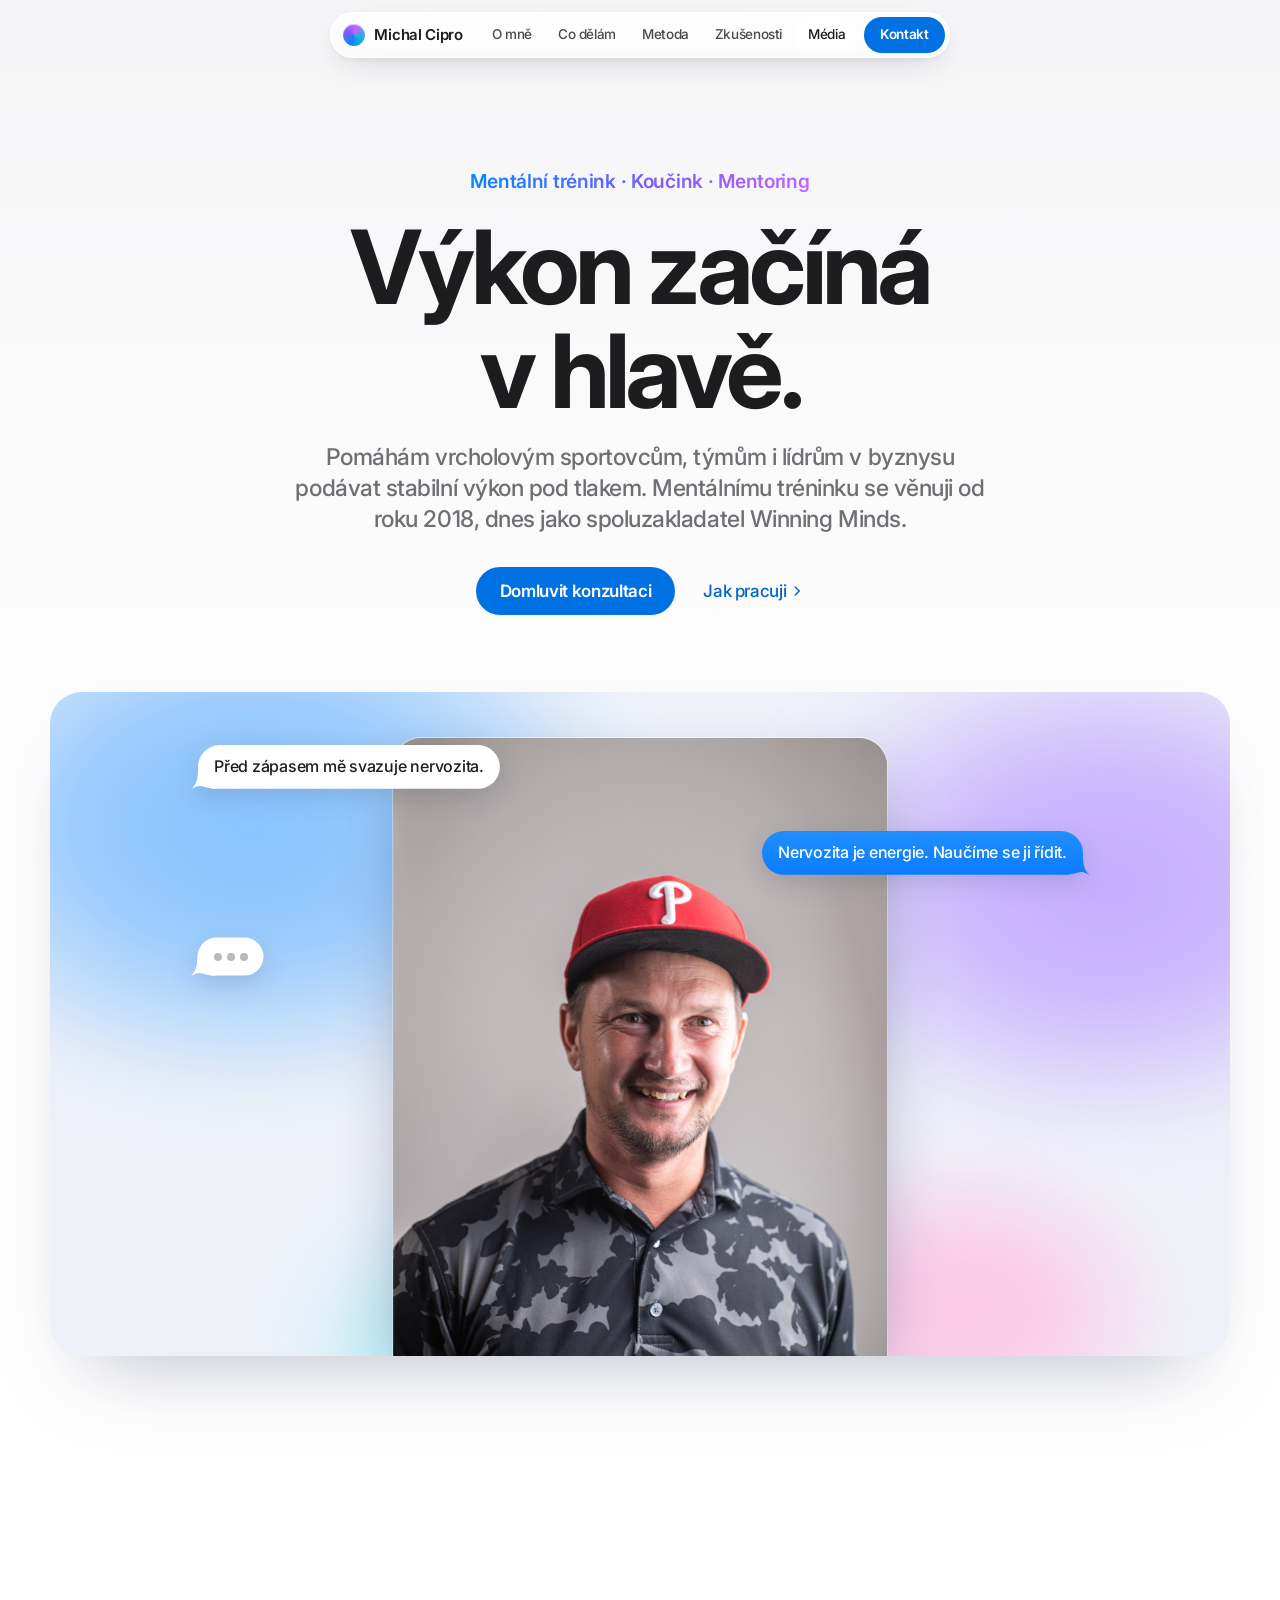
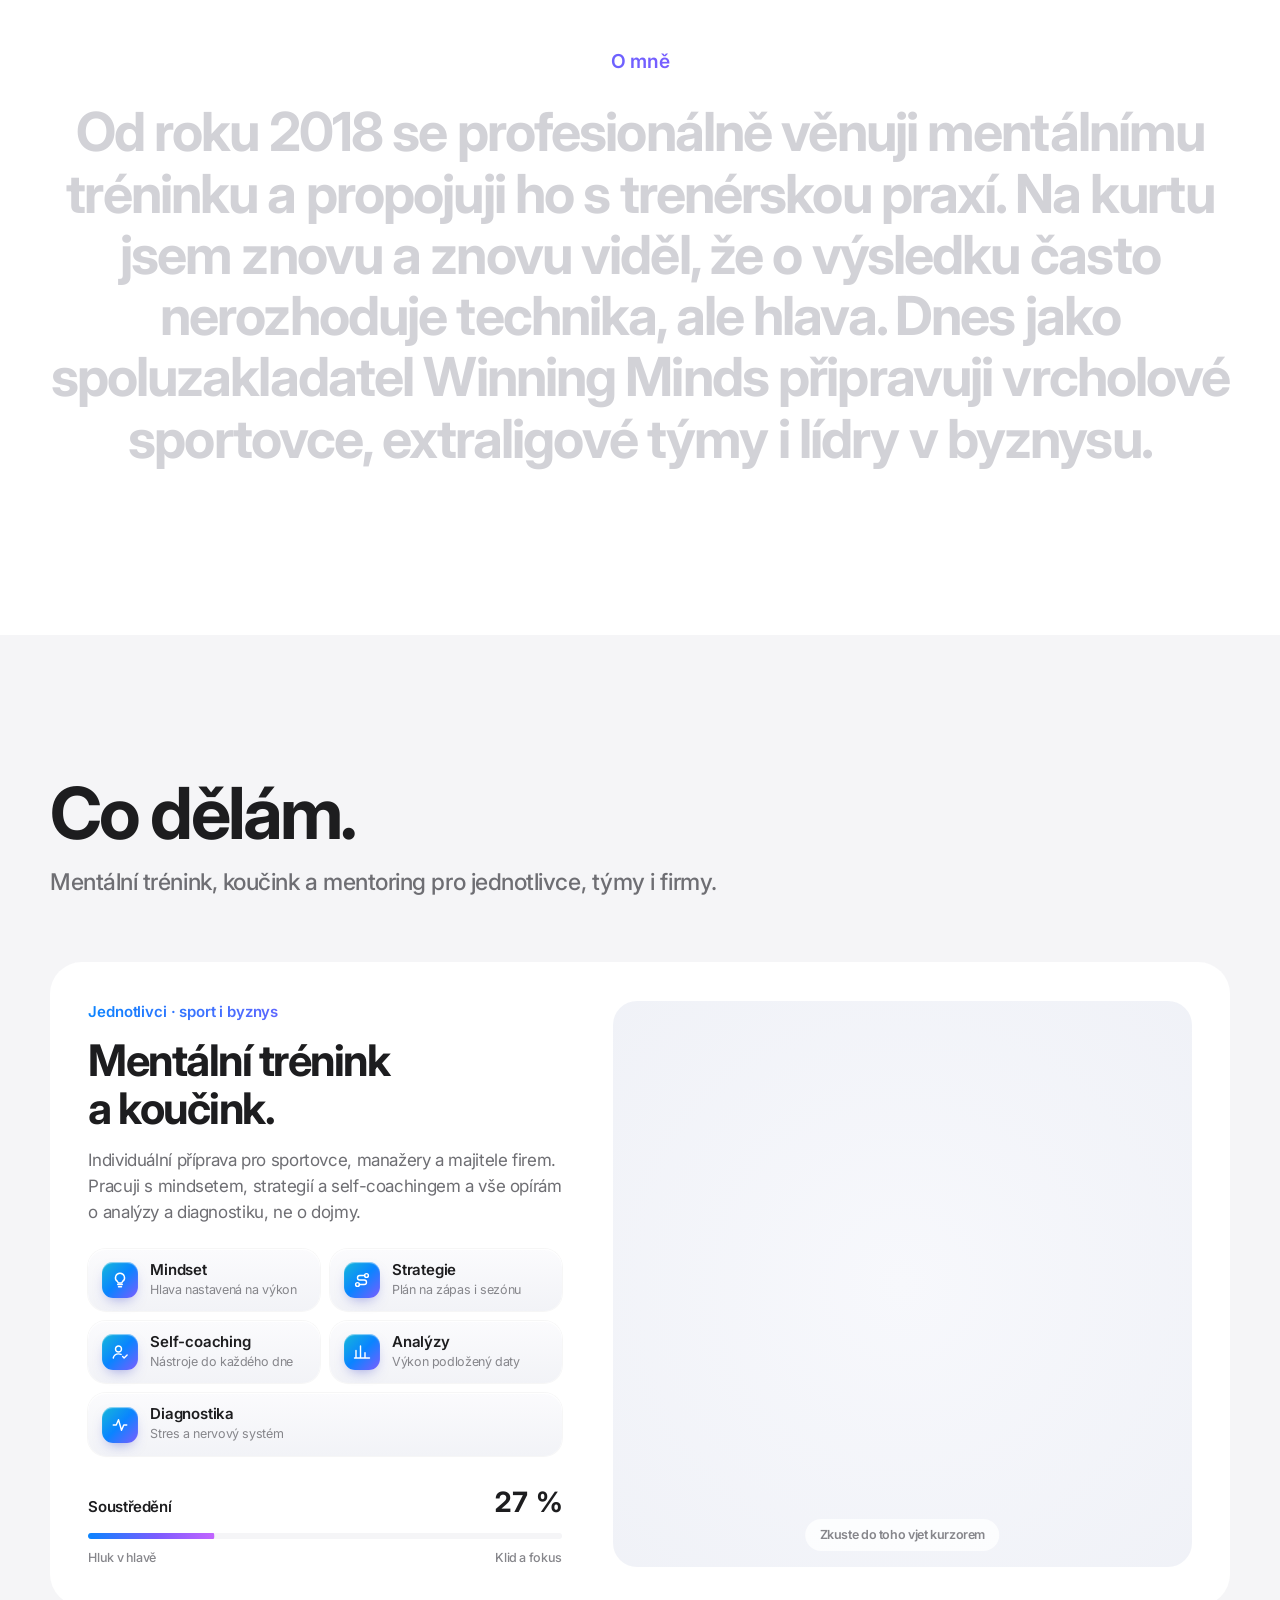
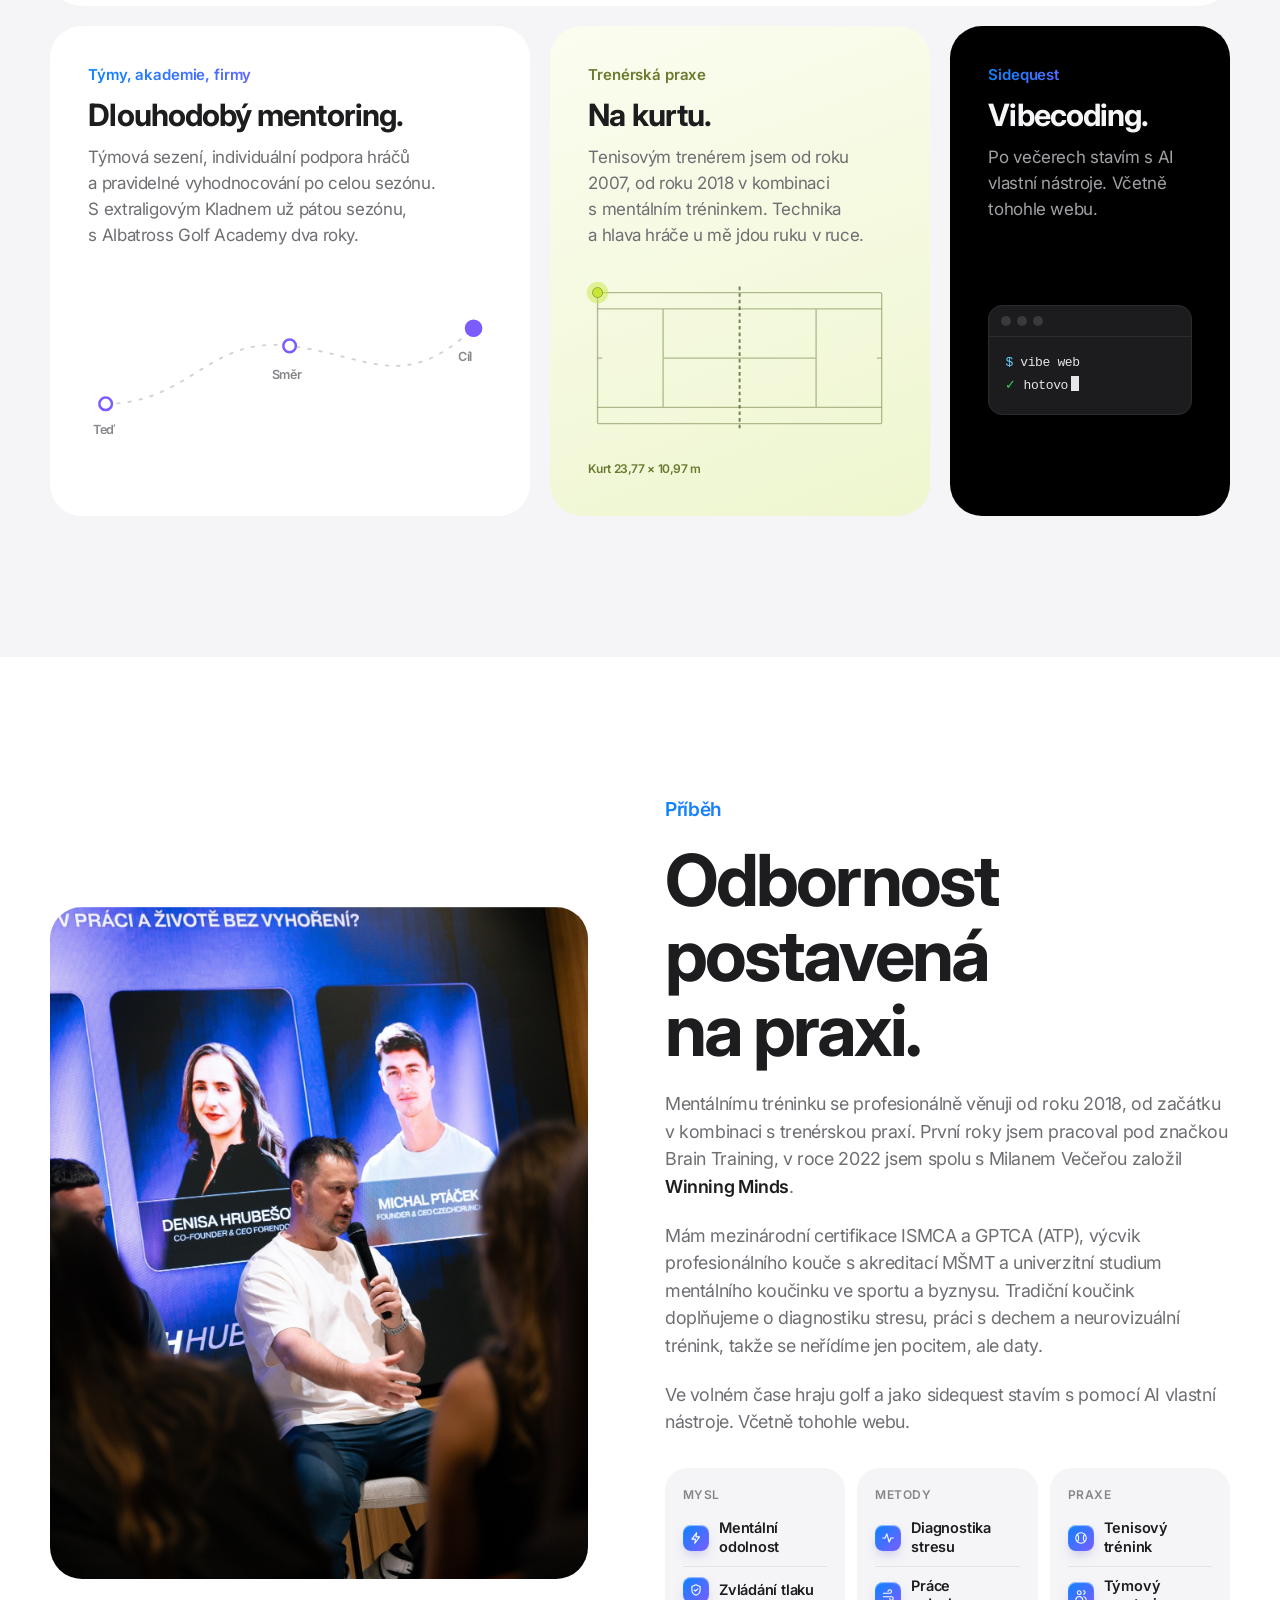
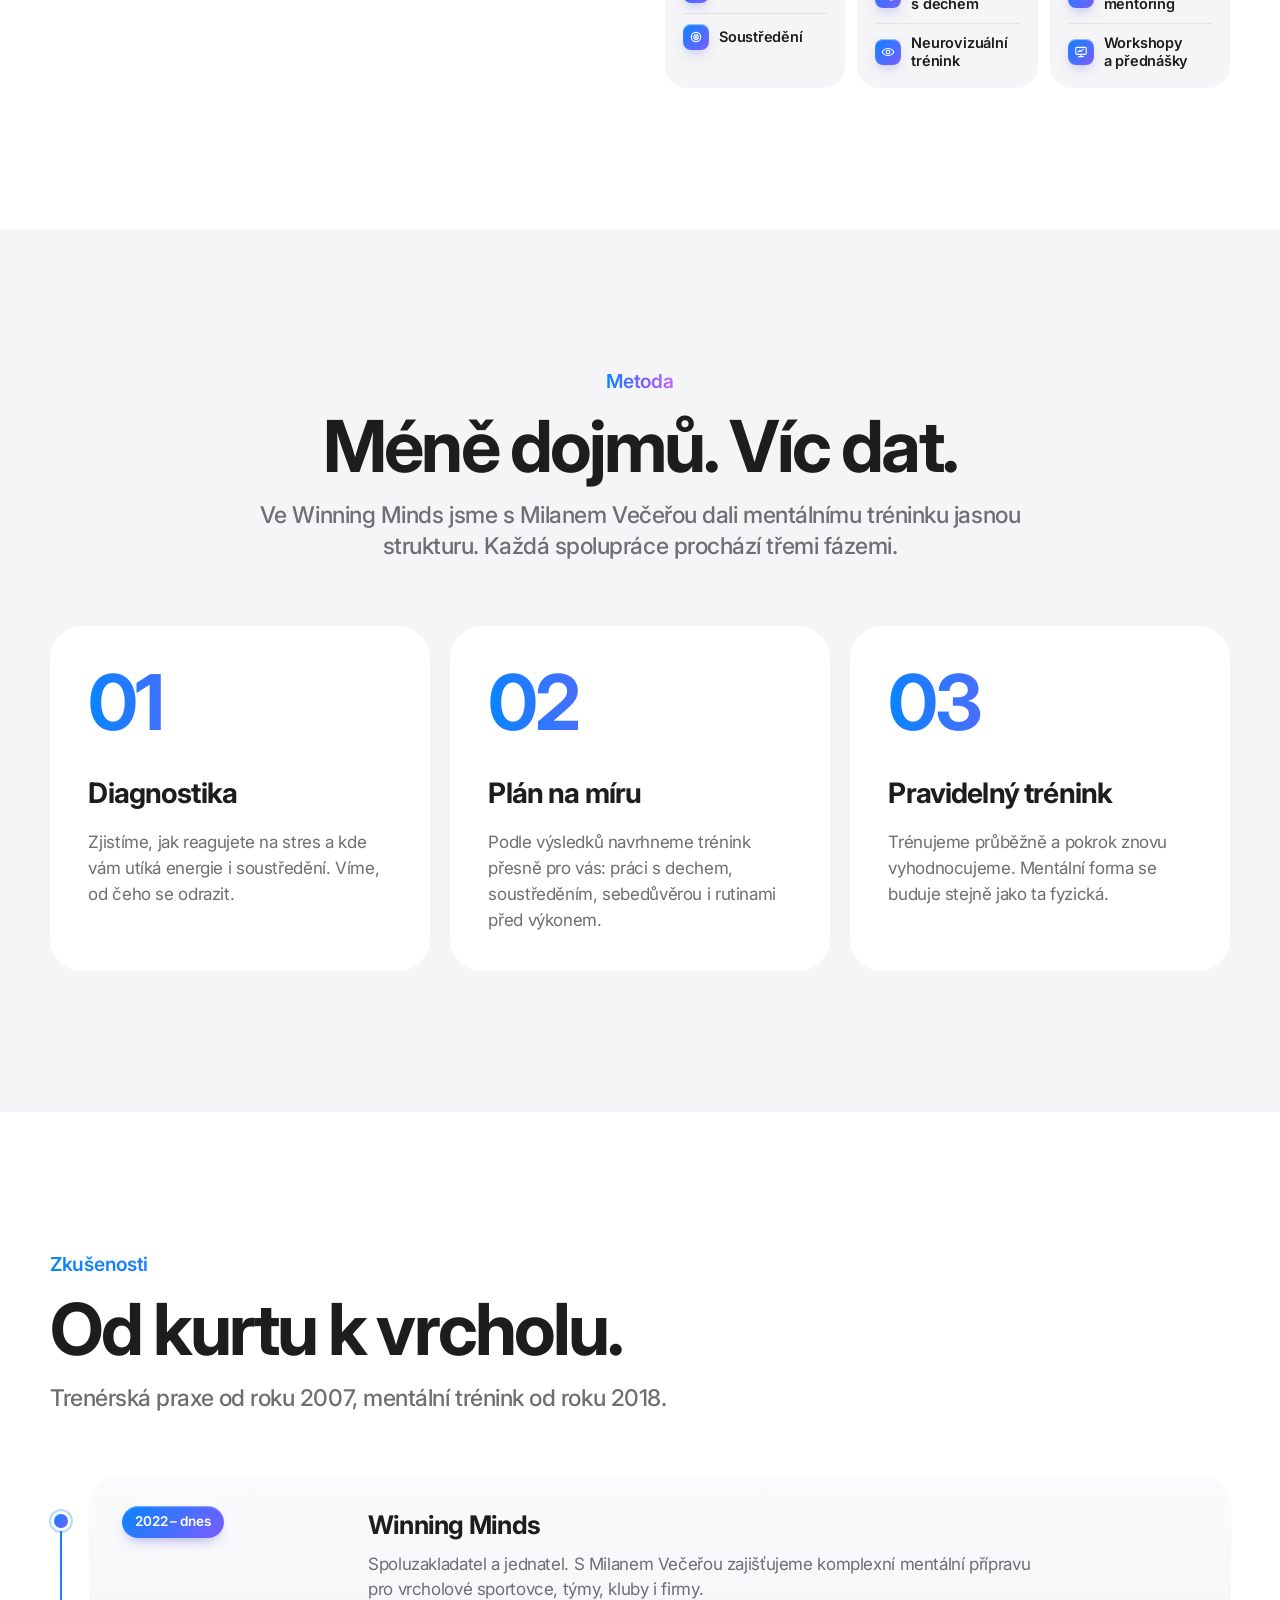
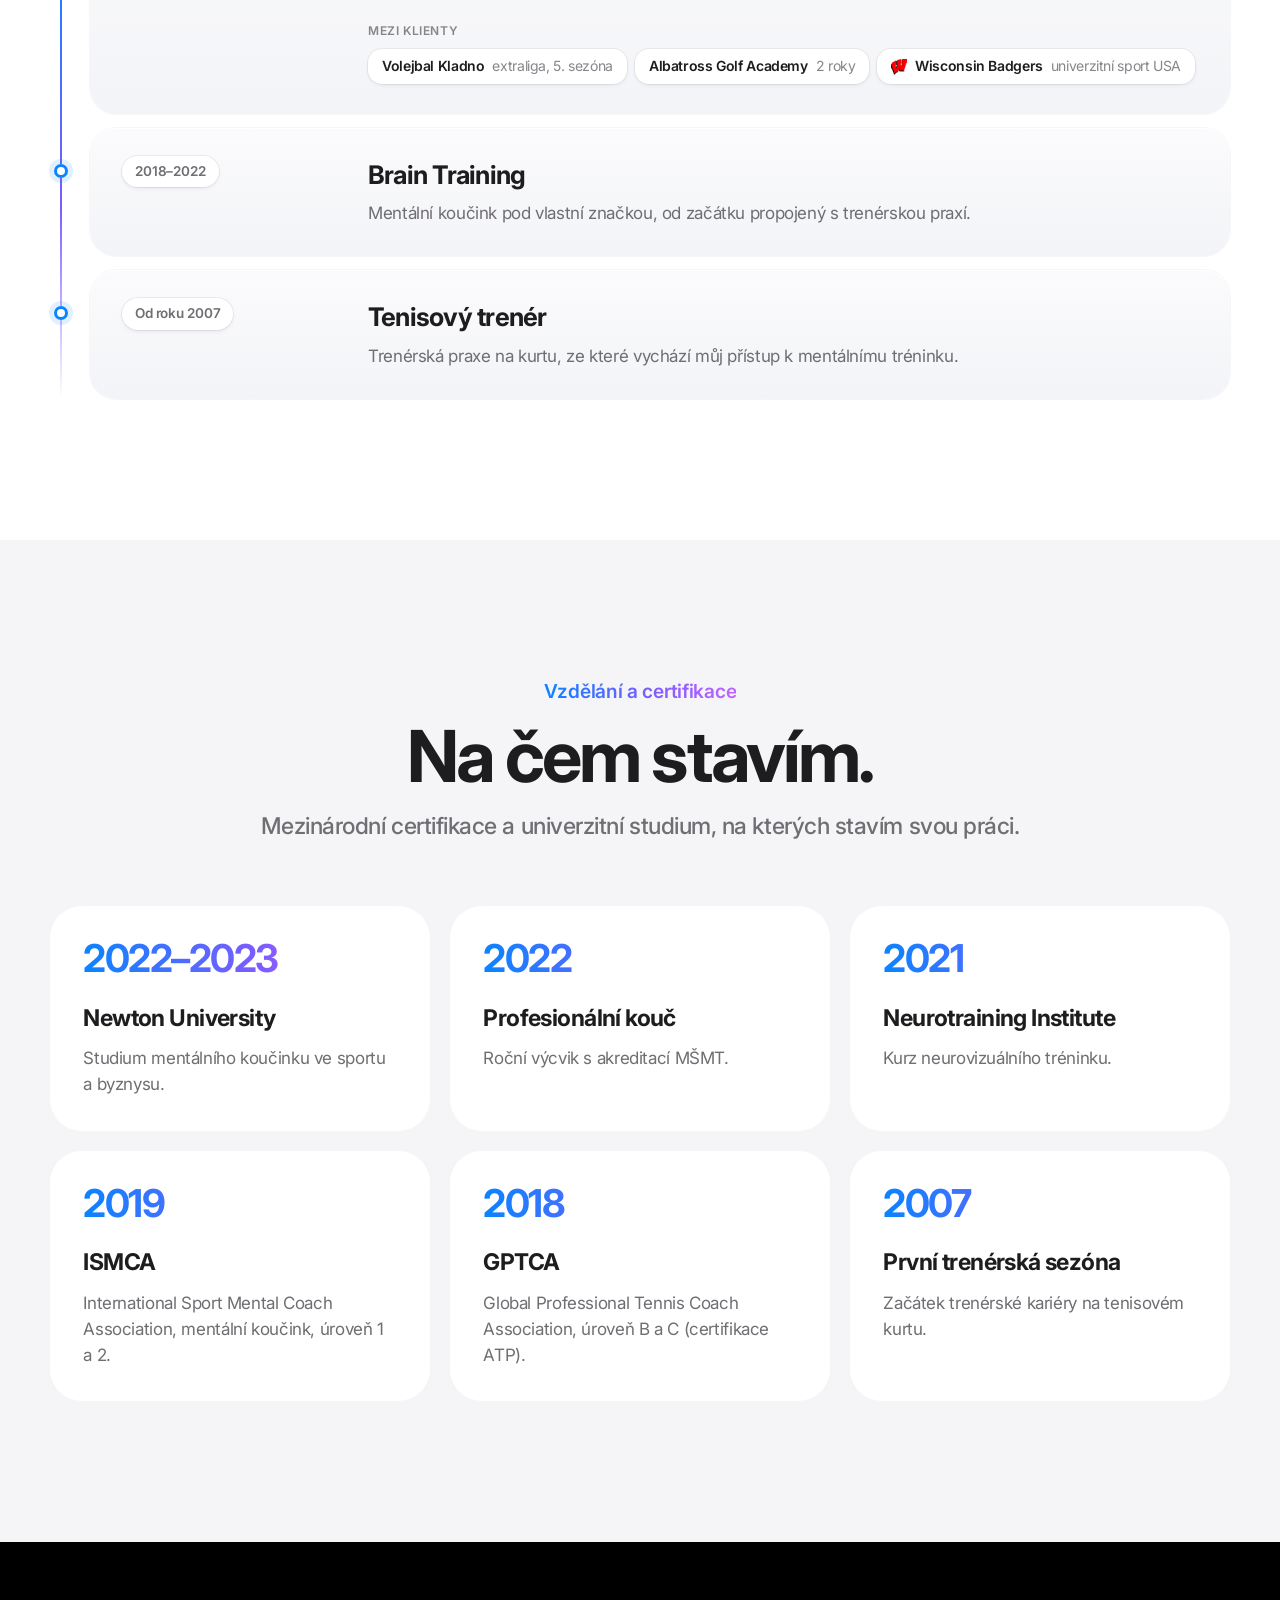
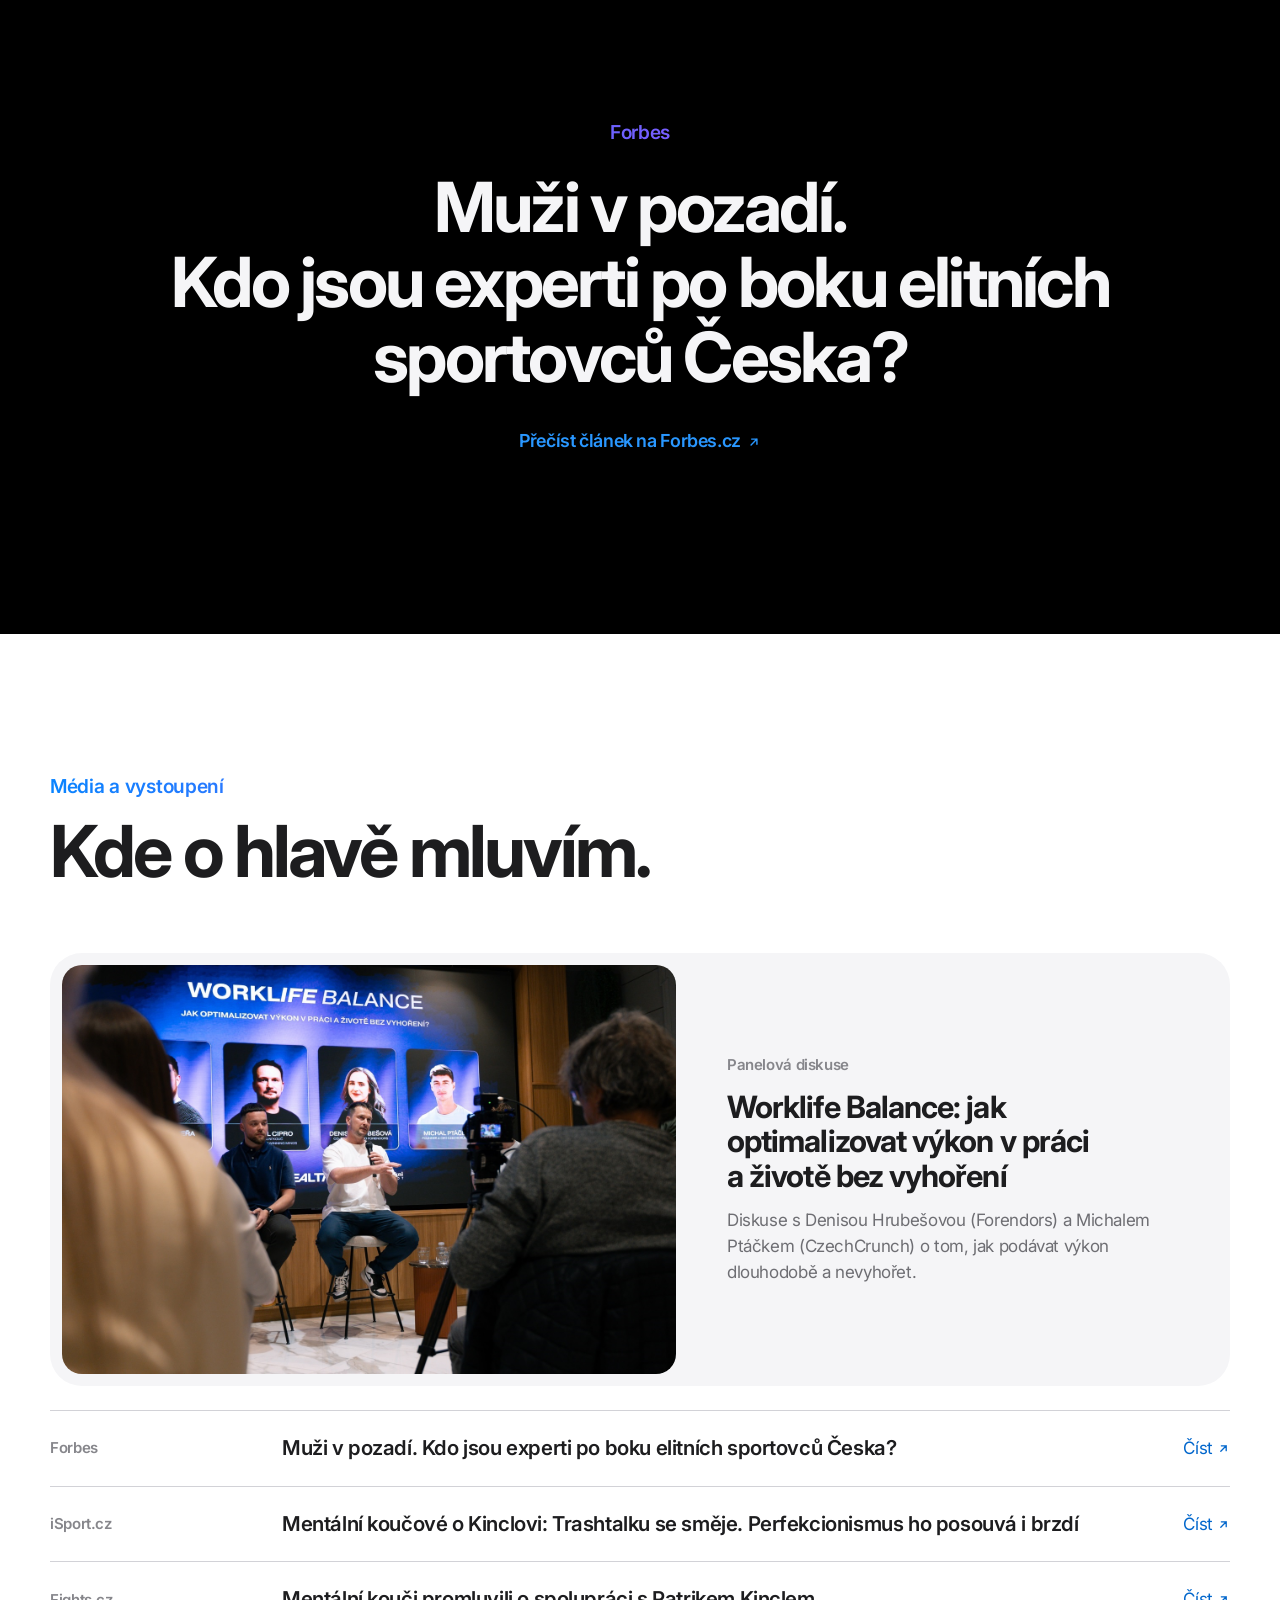
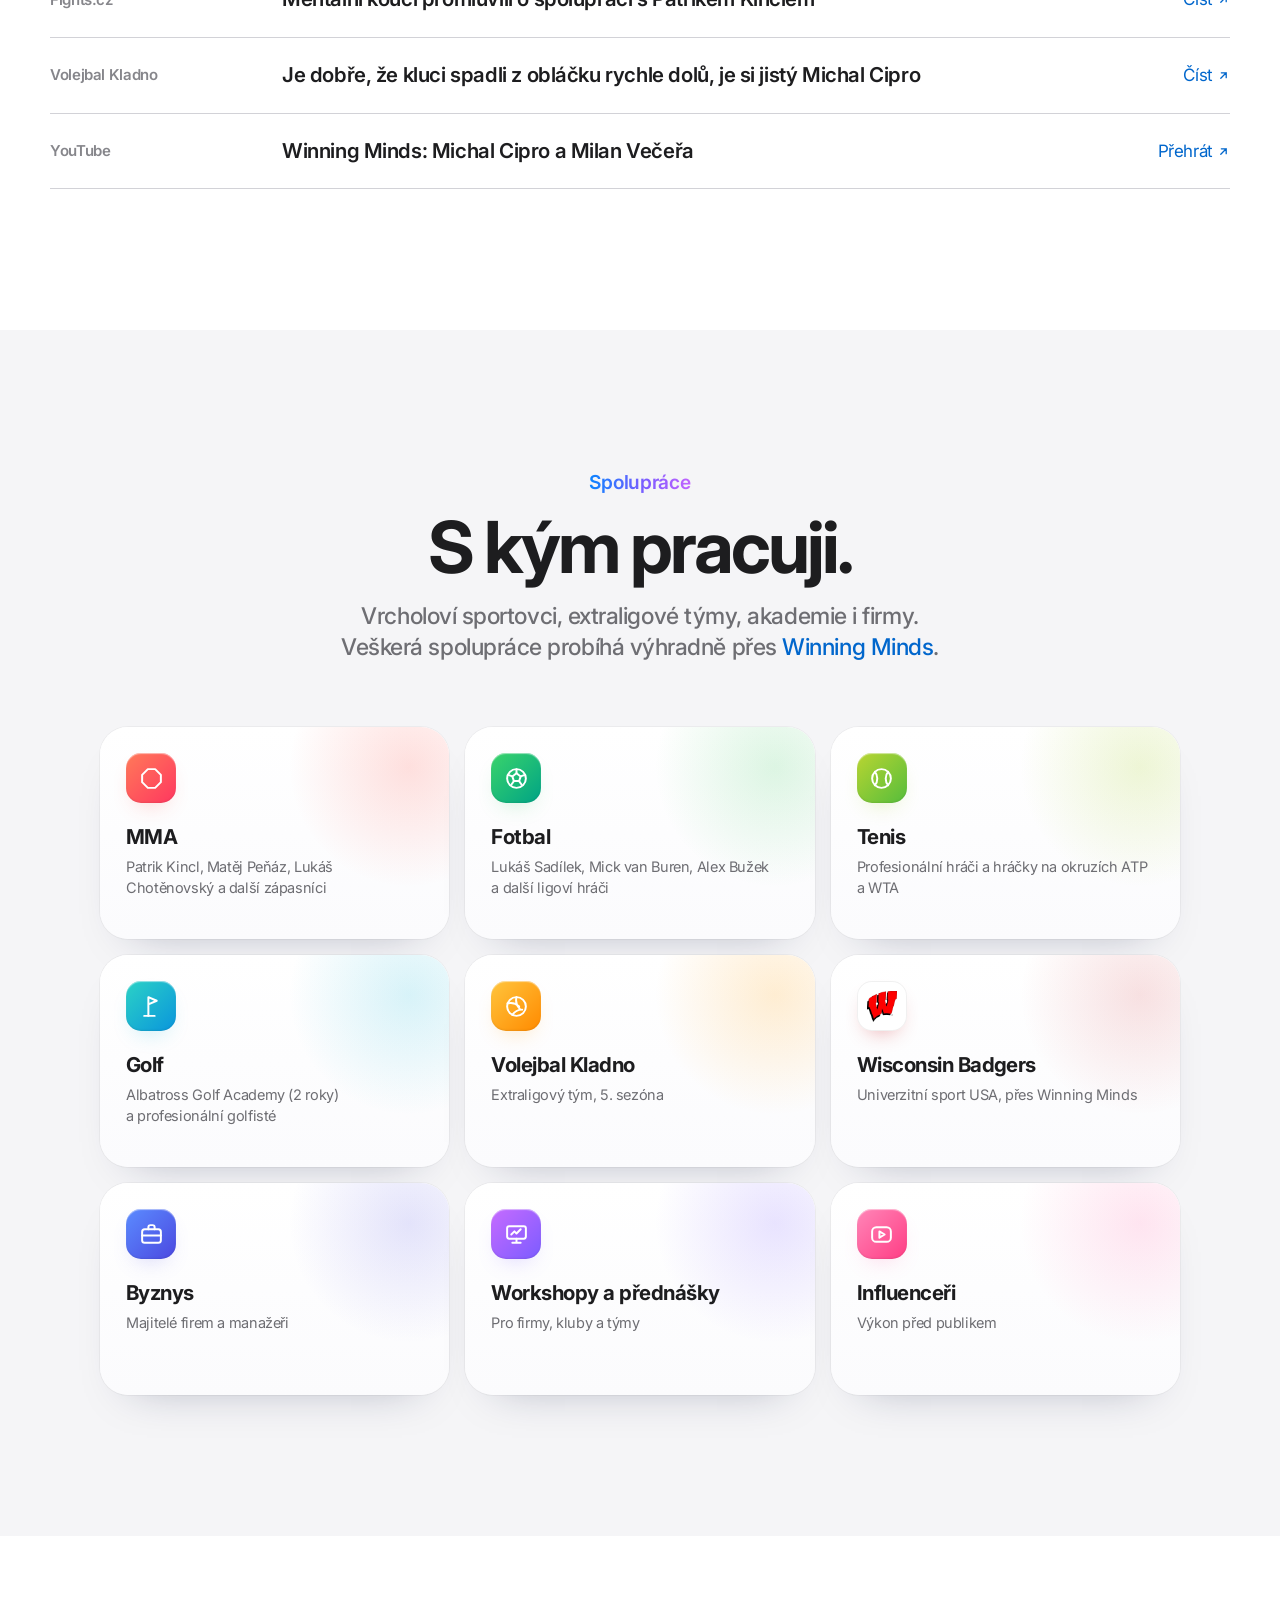
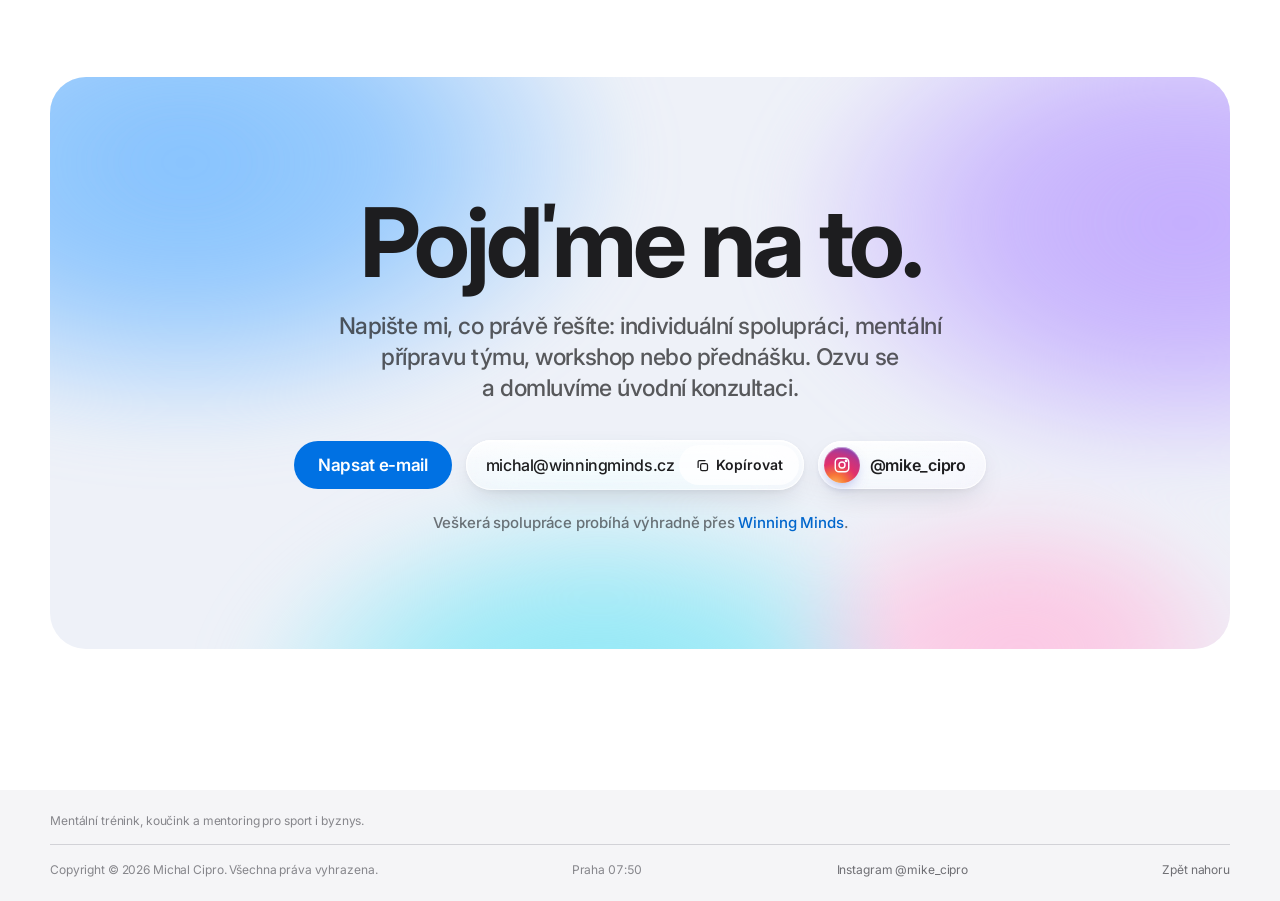
==== commit 276163ff: "Make the experience timeline a career path with clients under Winning Minds Volejbal Kladno, Albatro" ====
--- a/index.html
+++ b/index.html
@@ -229,10 +229,7 @@
       <p class="sub rv">Trenérská praxe od roku 2007, mentální trénink od roku 2018.</p>
     </div>
     <ol class="exp">
-      <li class="rv exp-now"><span class="exp-when">2022 – dnes</span><div><h3>Winning&nbsp;Minds</h3><p>Spoluzakladatel a&nbsp;jednatel. S&nbsp;Milanem Večeřou zajišťujeme komplexní mentální přípravu pro vrcholové sportovce, týmy, kluby i&nbsp;firmy.</p></div></li>
-      <li class="rv"><span class="exp-when">5.&nbsp;sezóna</span><div><h3>Volejbal Kladno</h3><p>Mentální příprava extraligového týmu: výkon jednotlivců i&nbsp;psychická hygiena celého kádru.</p></div></li>
-      <li class="rv"><span class="exp-when">2&nbsp;roky</span><div><h3>Albatross Golf Academy</h3><p>Dlouhodobá mentální příprava hráčů golfové akademie.</p></div></li>
-      <li class="rv"><span class="exp-when">Univerzitní sport v&nbsp;USA</span><div><h3 class="exp-with-logo"><img class="exp-logo" src="assets/img/wisconsin-w.png" alt="" width="373" height="380" loading="lazy">Wisconsin Badgers</h3><p>Spolupráce s&nbsp;univerzitním sportem University of Wisconsin–Madison probíhá výhradně přes Winning&nbsp;Minds.</p></div></li>
+      <li class="rv exp-now"><span class="exp-when">2022 – dnes</span><div><h3>Winning&nbsp;Minds</h3><p>Spoluzakladatel a&nbsp;jednatel. S&nbsp;Milanem Večeřou zajišťujeme komplexní mentální přípravu pro vrcholové sportovce, týmy, kluby i&nbsp;firmy.</p><p class="exp-clients-label">Mezi klienty</p><ul class="exp-clients"><li><b>Volejbal Kladno</b><span>extraliga, 5.&nbsp;sezóna</span></li><li><b>Albatross Golf Academy</b><span>2&nbsp;roky</span></li><li><img src="assets/img/wisconsin-w.png" alt="" width="373" height="380" loading="lazy"><b>Wisconsin Badgers</b><span>univerzitní sport USA</span></li></ul></div></li>
       <li class="rv"><span class="exp-when">2018–2022</span><div><h3>Brain Training</h3><p>Mentální koučink pod vlastní značkou, od začátku propojený s&nbsp;trenérskou praxí.</p></div></li>
       <li class="rv"><span class="exp-when">Od roku 2007</span><div><h3>Tenisový trenér</h3><p>Trenérská praxe na kurtu, ze které vychází můj přístup k&nbsp;mentálnímu tréninku.</p></div></li>
     </ol>
--- a/assets/css/style.css
+++ b/assets/css/style.css
@@ -317,25 +317,30 @@
 /* timeline: gradient rail, nodes and soft cards; the current role pulses */
 .exp{position:relative;list-style:none;margin:0;padding:0 0 0 40px;display:grid;gap:14px}
 .exp::before{content:"";position:absolute;left:10px;top:43px;bottom:0;width:2px;border-radius:2px;background:linear-gradient(180deg,#0a84ff,#7c5cff 60%,rgba(194,100,255,0))}
-.exp li{position:relative;display:grid;grid-template-columns:210px minmax(0,1fr);gap:10px 36px;align-items:start;padding:28px 32px 30px;border-radius:26px;background:linear-gradient(180deg,#fbfbfd,#f3f4f7);box-shadow:inset 0 1px 0 #fff,0 0 0 1px rgba(0,0,0,.035);transition:translate .6s var(--ease),box-shadow .6s var(--ease)}
-.exp li:hover{translate:0 -3px;box-shadow:inset 0 1px 0 #fff,0 0 0 1px rgba(0,0,0,.035),0 26px 50px -34px rgba(20,30,70,.45)}
-.exp li::before{content:"";position:absolute;left:-36px;top:36px;width:14px;height:14px;border-radius:50%;background:#fff;box-shadow:inset 0 0 0 3px #0a84ff,0 0 0 5px rgba(10,132,255,.12)}
-.exp li.exp-now::before{background:linear-gradient(135deg,#0a84ff,#7c5cff);box-shadow:0 0 0 3px #fff,0 0 0 5px rgba(10,132,255,.3)}
-.exp li.exp-now::after{content:"";position:absolute;left:-36px;top:36px;width:14px;height:14px;border-radius:50%;animation:exp-pulse 2.4s var(--ease) infinite}
+.exp>li{position:relative;display:grid;grid-template-columns:210px minmax(0,1fr);gap:10px 36px;align-items:start;padding:28px 32px 30px;border-radius:26px;background:linear-gradient(180deg,#fbfbfd,#f3f4f7);box-shadow:inset 0 1px 0 #fff,0 0 0 1px rgba(0,0,0,.035);transition:translate .6s var(--ease),box-shadow .6s var(--ease)}
+.exp>li:hover{translate:0 -3px;box-shadow:inset 0 1px 0 #fff,0 0 0 1px rgba(0,0,0,.035),0 26px 50px -34px rgba(20,30,70,.45)}
+.exp>li::before{content:"";position:absolute;left:-36px;top:36px;width:14px;height:14px;border-radius:50%;background:#fff;box-shadow:inset 0 0 0 3px #0a84ff,0 0 0 5px rgba(10,132,255,.12)}
+.exp>li.exp-now::before{background:linear-gradient(135deg,#0a84ff,#7c5cff);box-shadow:0 0 0 3px #fff,0 0 0 5px rgba(10,132,255,.3)}
+.exp>li.exp-now::after{content:"";position:absolute;left:-36px;top:36px;width:14px;height:14px;border-radius:50%;animation:exp-pulse 2.4s var(--ease) infinite}
 @keyframes exp-pulse{0%{box-shadow:0 0 0 0 rgba(10,132,255,.45)}80%,100%{box-shadow:0 0 0 14px rgba(10,132,255,0)}}
 .exp-when{justify-self:start;display:inline-flex;align-items:center;min-height:30px;padding:6px 13px;border-radius:999px;background:#fff;box-shadow:0 0 0 1px rgba(0,0,0,.06),0 2px 6px -3px rgba(20,30,70,.18);font-size:13.5px;font-weight:600;letter-spacing:-.01em;color:var(--ink-2);white-space:nowrap}
 .exp-now .exp-when{background:linear-gradient(135deg,#0a84ff,#7c5cff);color:#fff;box-shadow:inset 0 1px 1px rgba(255,255,255,.4),0 6px 14px -6px rgba(60,70,200,.55)}
 .exp h3{font-size:clamp(22px,2vw,28px);font-weight:700;letter-spacing:-.03em}
 .exp p{margin-top:8px;color:var(--ink-2);max-width:40em}
-.exp-with-logo{display:flex;align-items:center;gap:12px}
-.exp-logo{width:auto;height:1.25em}
+.exp .exp-clients-label{margin-top:20px;font-size:12px;font-weight:600;letter-spacing:.05em;text-transform:uppercase;color:var(--ink-3)}
+.exp-clients{display:flex;flex-wrap:wrap;gap:8px;list-style:none;margin:10px 0 0;padding:0}
+.exp-clients li{display:inline-flex;align-items:center;flex-wrap:wrap;gap:4px 8px;padding:8px 14px;border-radius:14px;background:#fff;box-shadow:0 0 0 1px rgba(0,0,0,.06),0 2px 6px -3px rgba(20,30,70,.16);font-size:14px;line-height:1.3}
+.exp-clients b{font-weight:600;color:var(--ink)}
+.exp-clients span{color:var(--ink-3)}
+.exp-clients img{width:auto;height:16px}
 @media (max-width:700px){
   .exp{padding-left:28px;gap:12px}
   .exp::before{left:6px;top:35px}
-  .exp li{grid-template-columns:minmax(0,1fr);gap:12px;padding:20px 20px 22px;border-radius:22px}
-  .exp li::before,.exp li.exp-now::after{left:-27px;top:29px;width:12px;height:12px}
-}
-@media (prefers-reduced-motion:reduce){.exp li.exp-now::after{animation:none}}
+  .exp>li{grid-template-columns:minmax(0,1fr);gap:12px;padding:20px 20px 22px;border-radius:22px}
+  .exp>li::before,.exp>li.exp-now::after{left:-27px;top:29px;width:12px;height:12px}
+  .exp-clients{display:grid}
+}
+@media (prefers-reduced-motion:reduce){.exp>li.exp-now::after{animation:none}}
 
 /* education */
 .edu{display:grid;grid-template-columns:repeat(3,minmax(0,1fr));gap:20px;list-style:none;margin:0;padding:0}
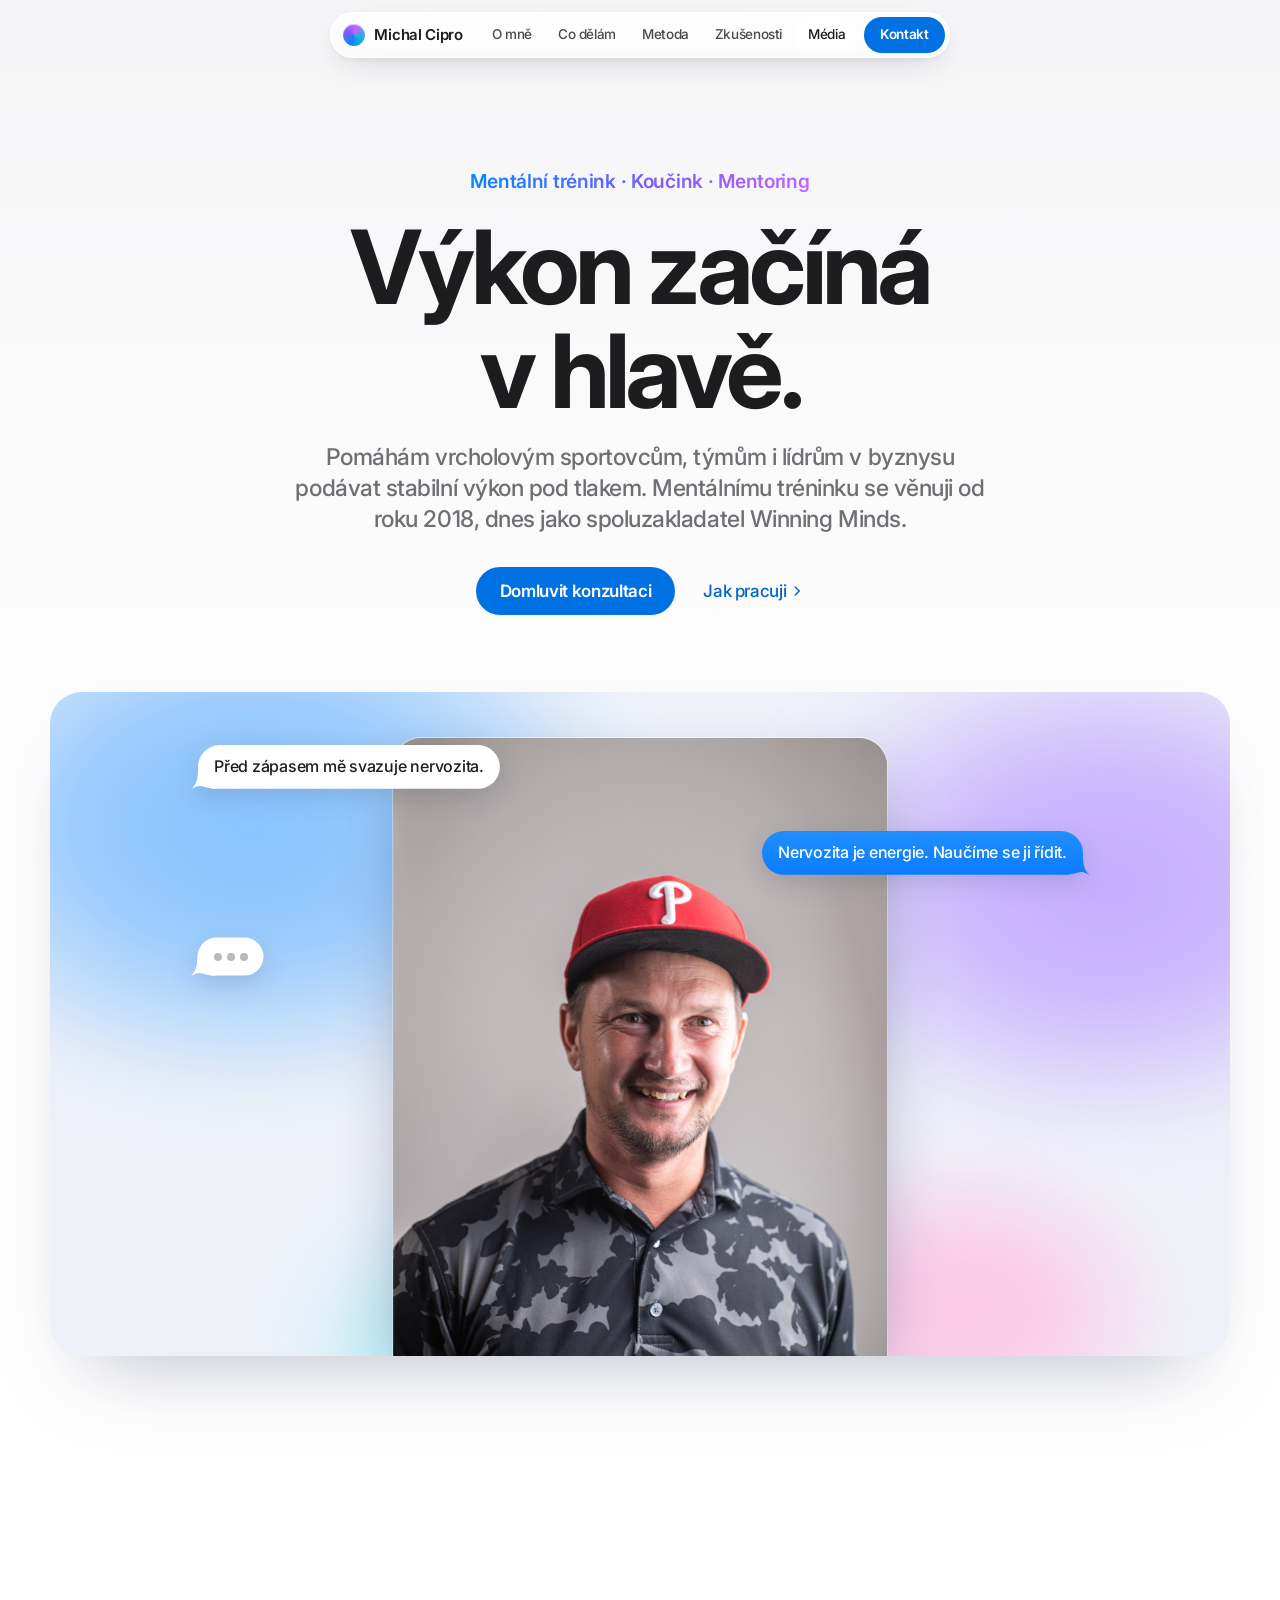
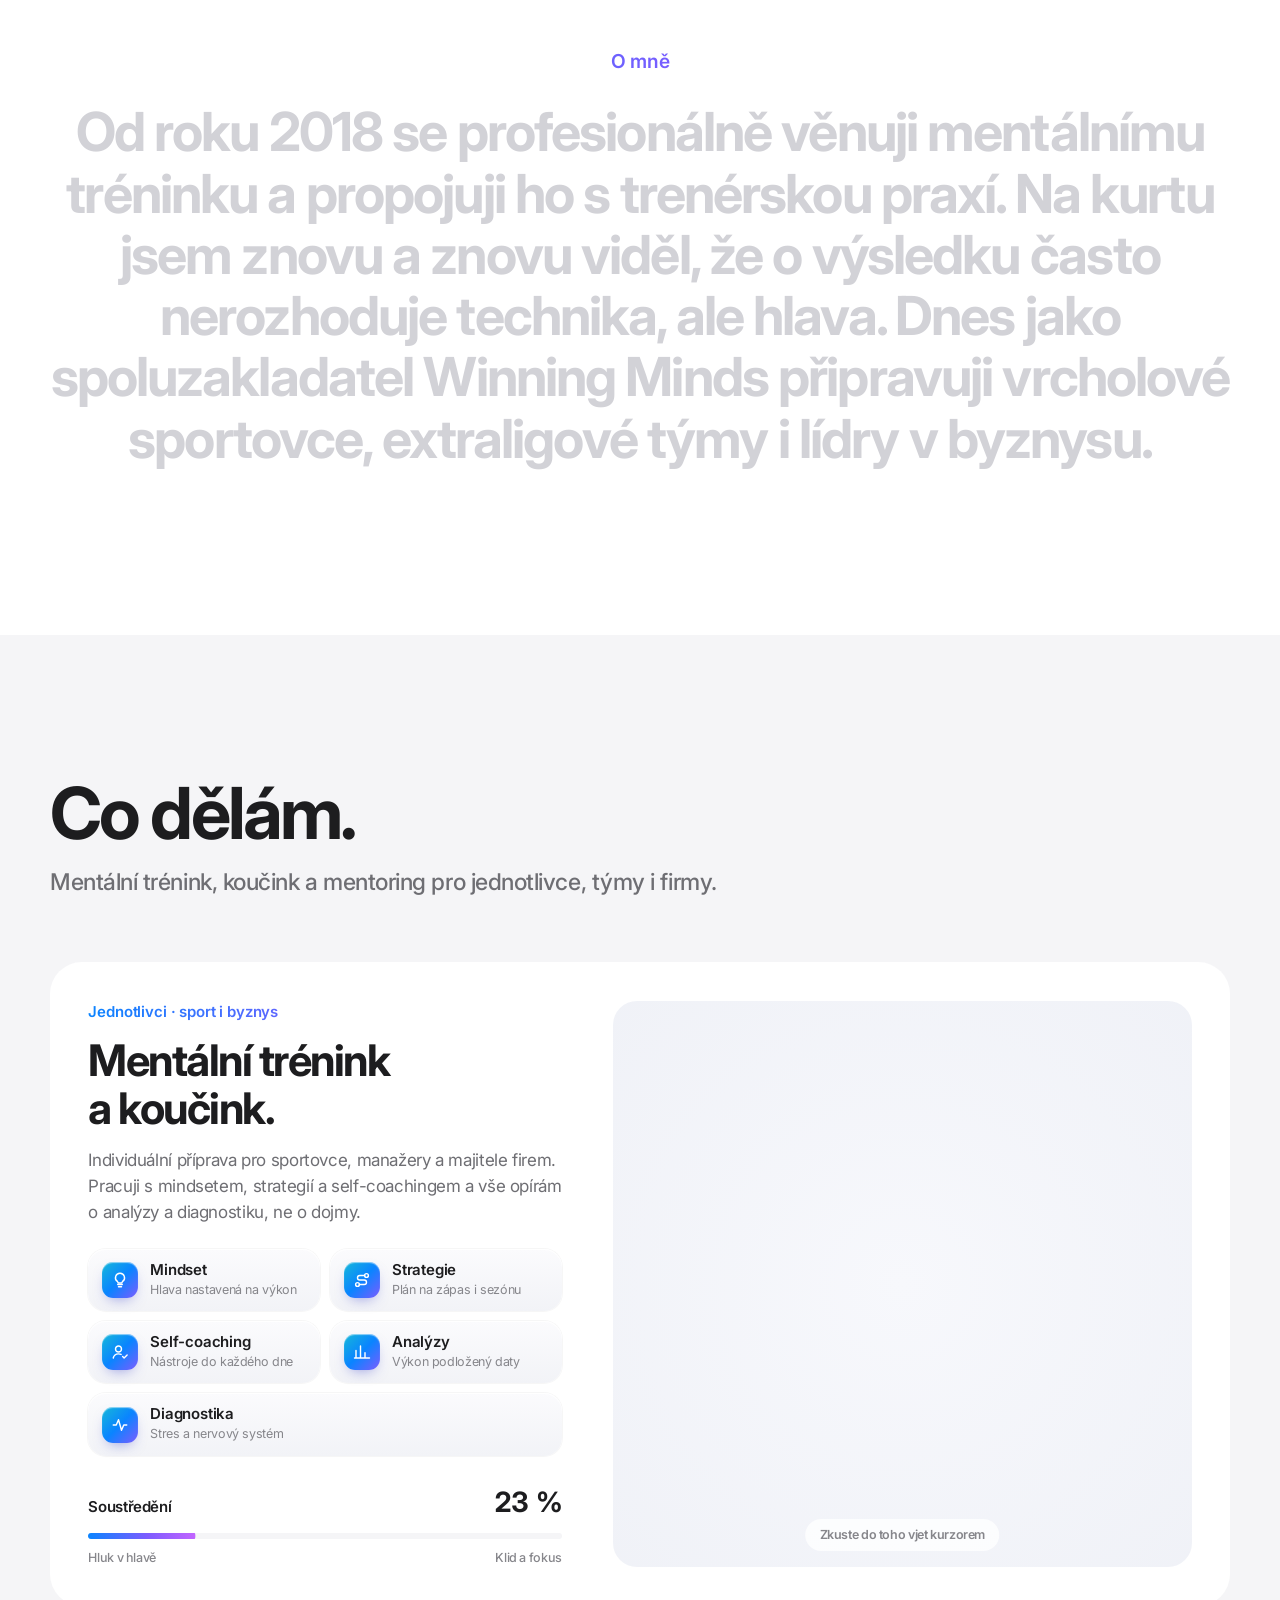
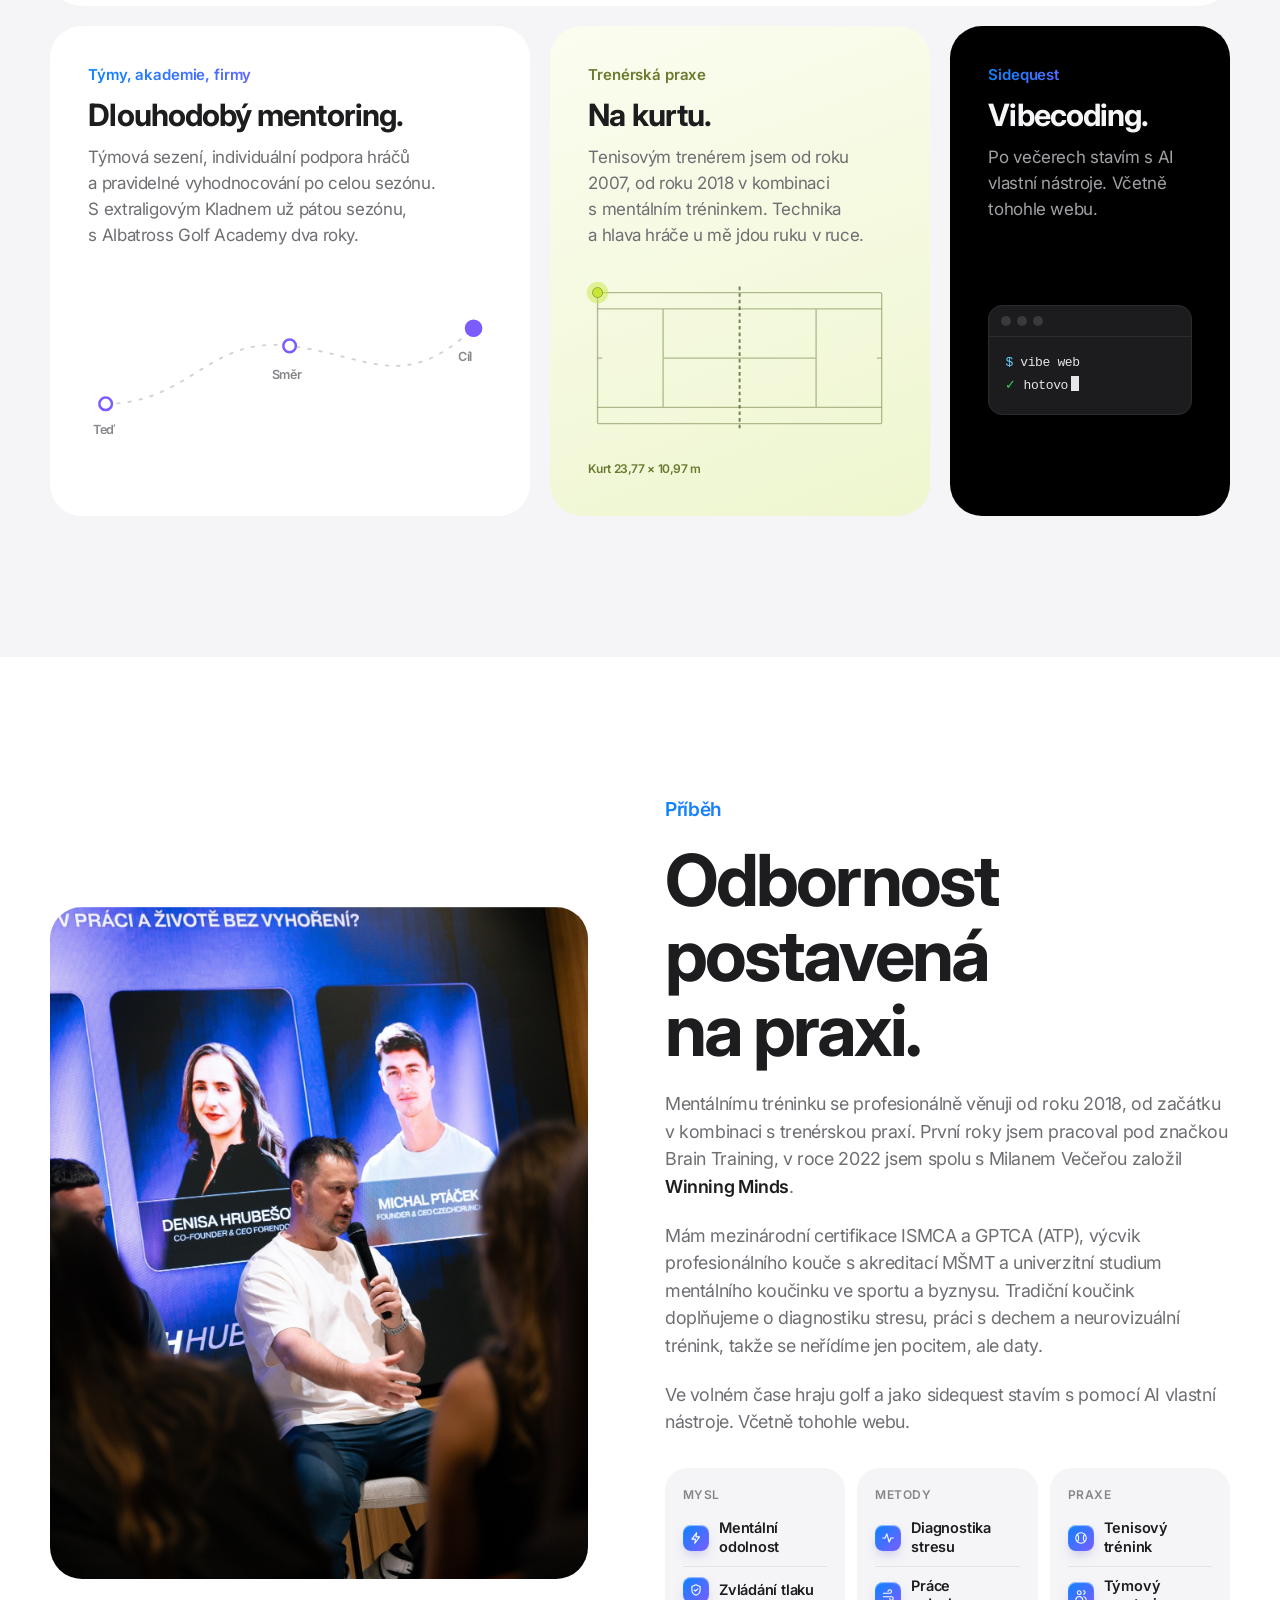
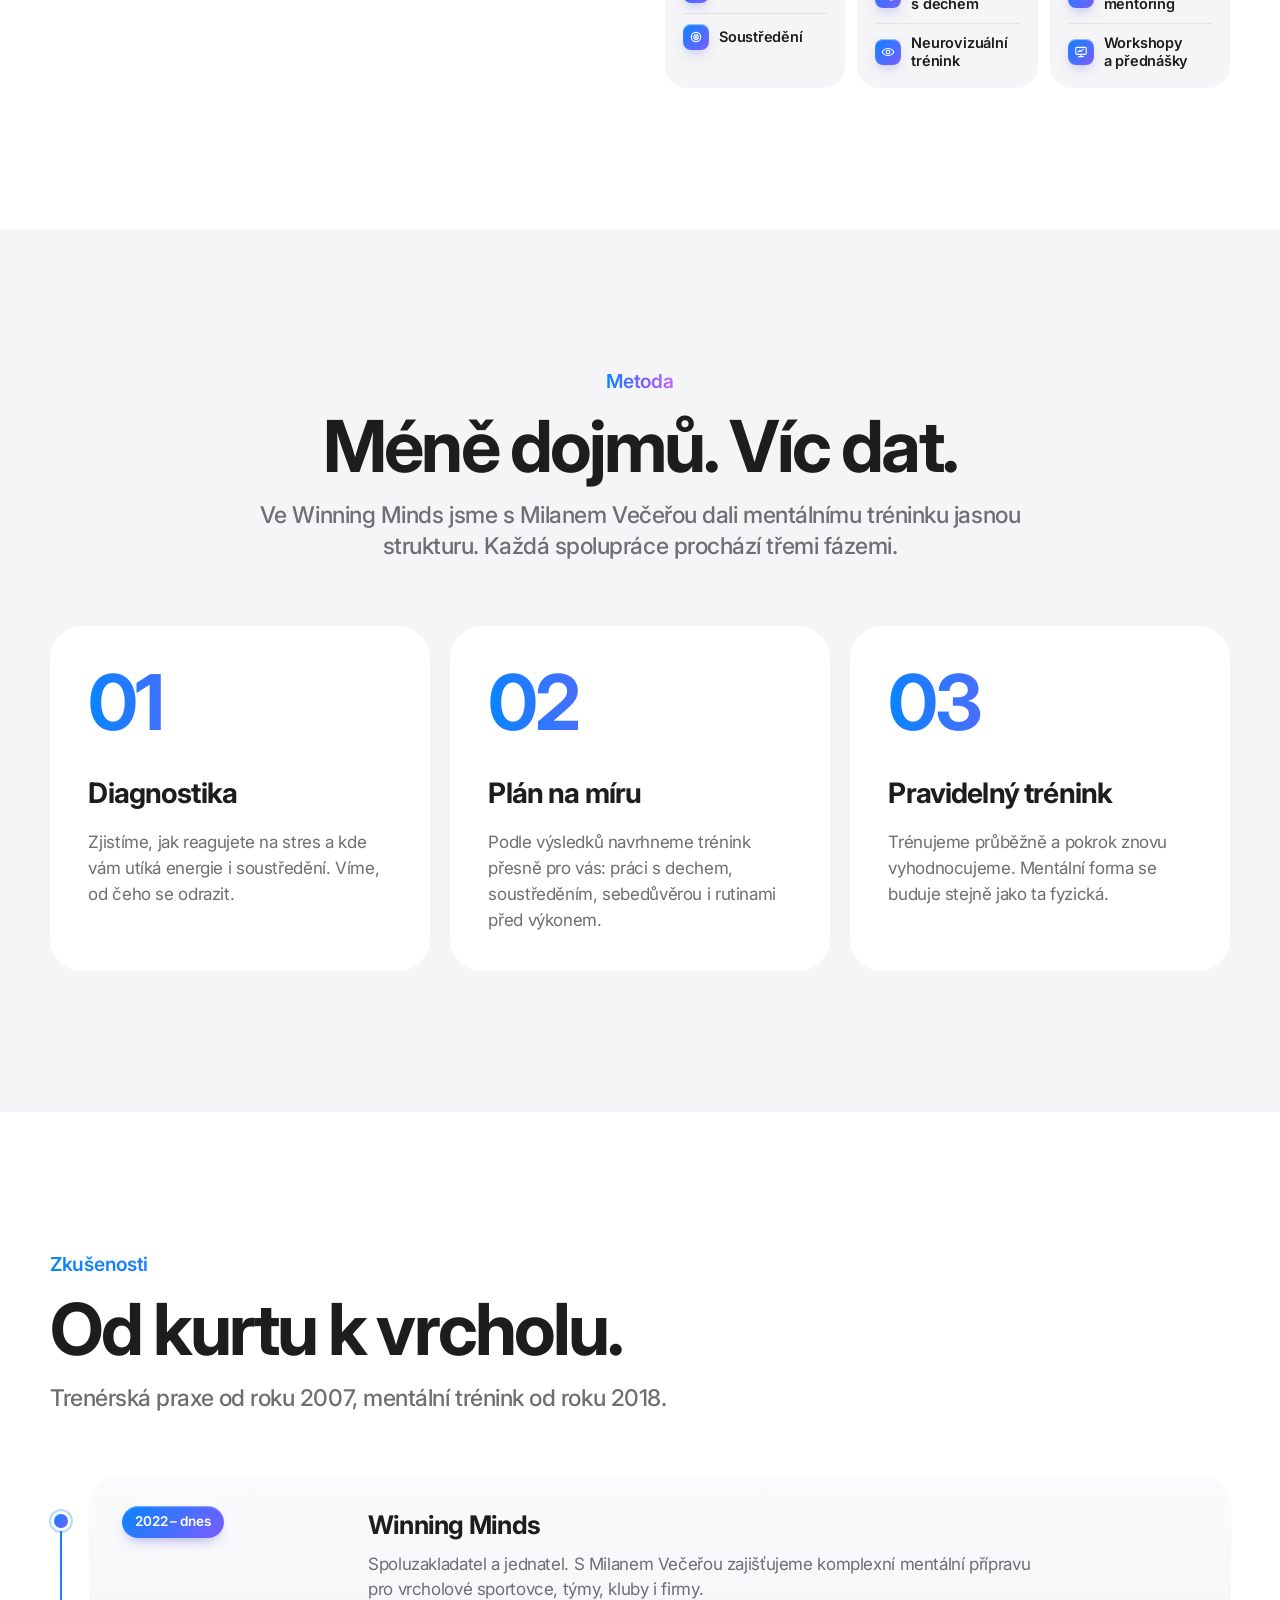
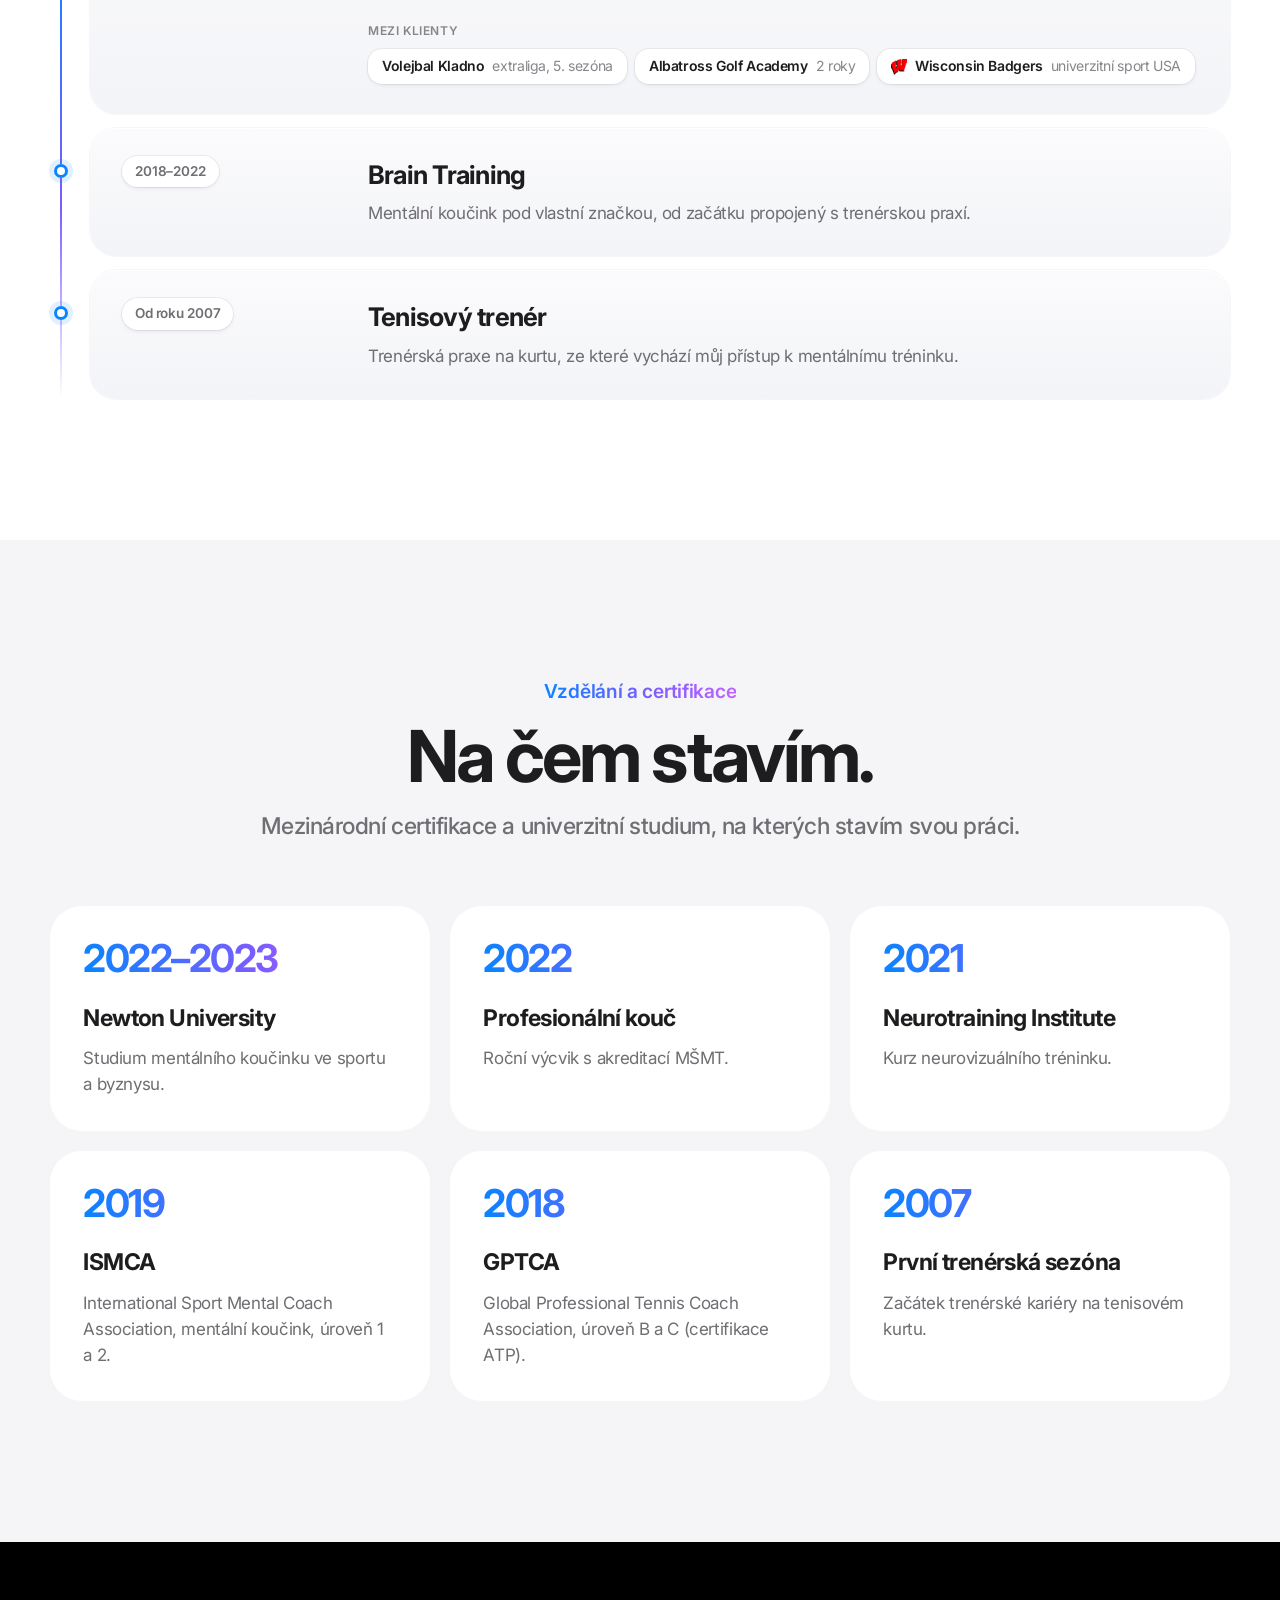
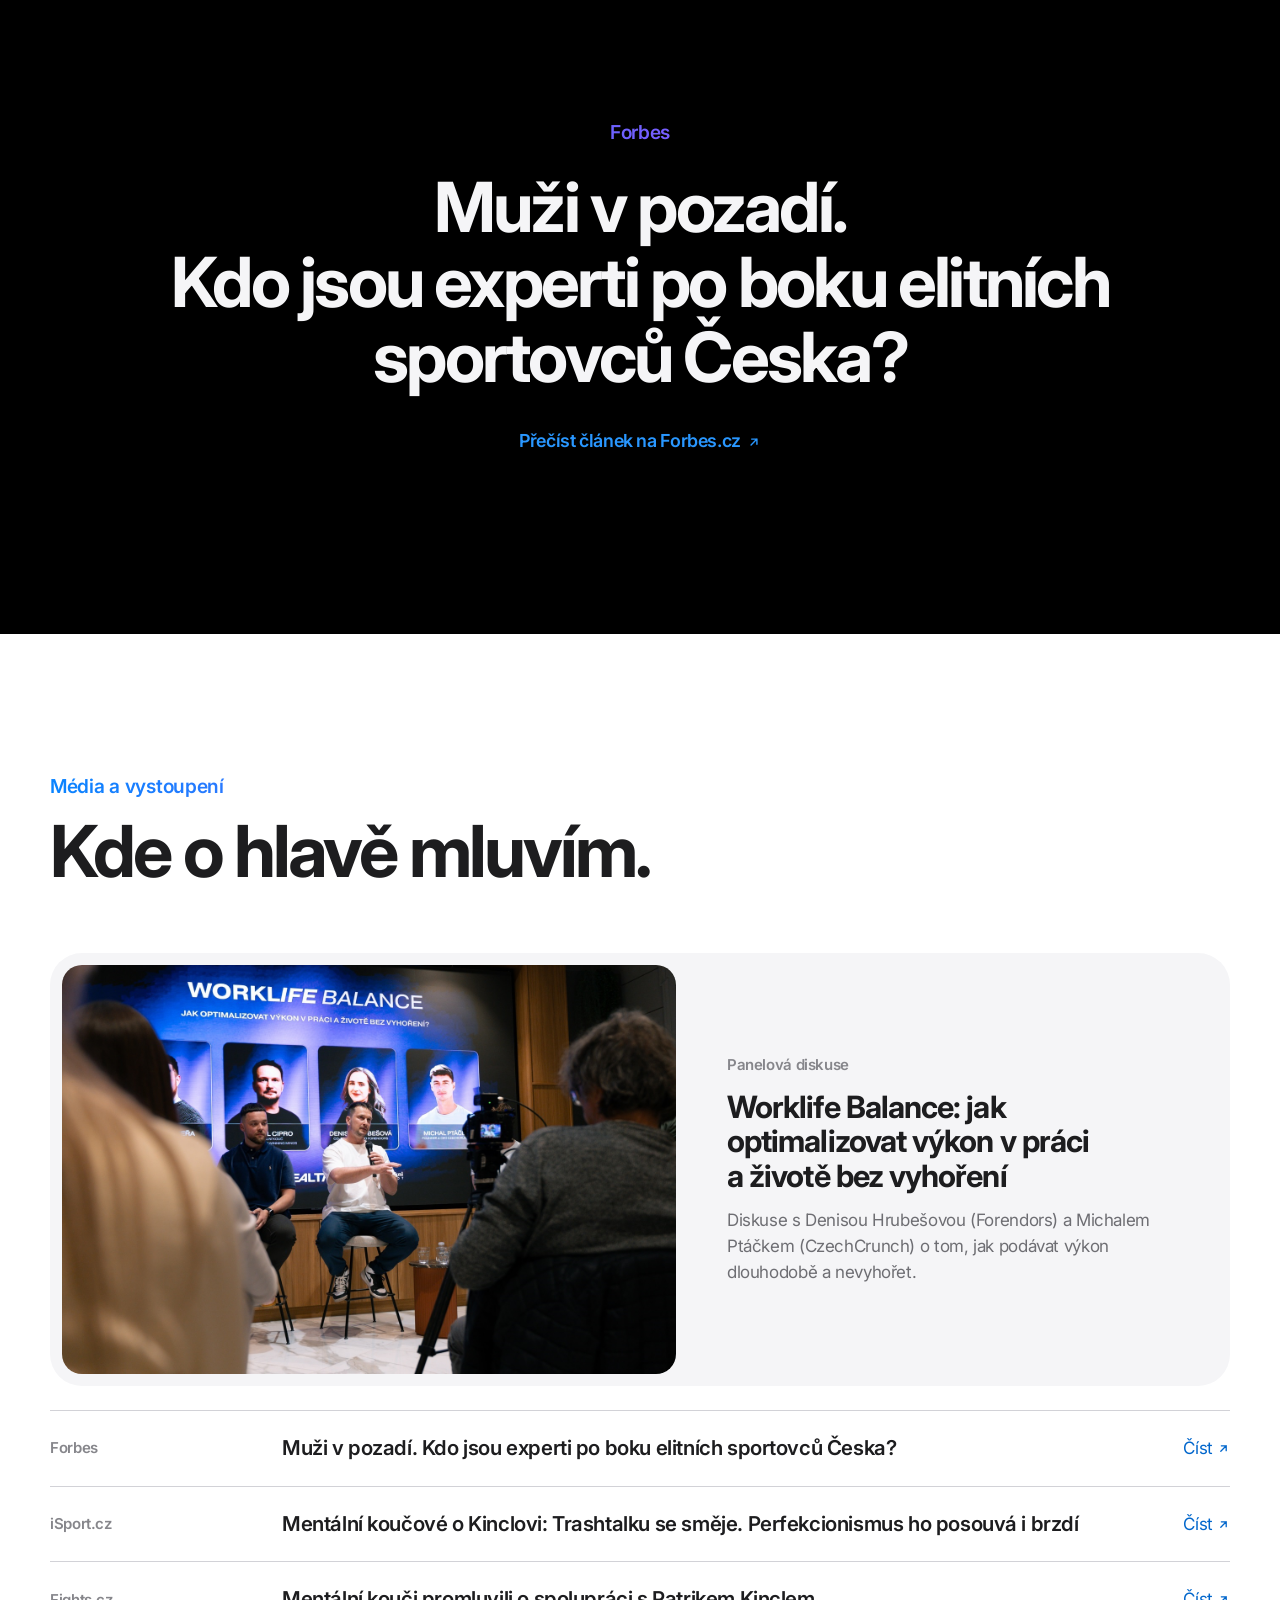
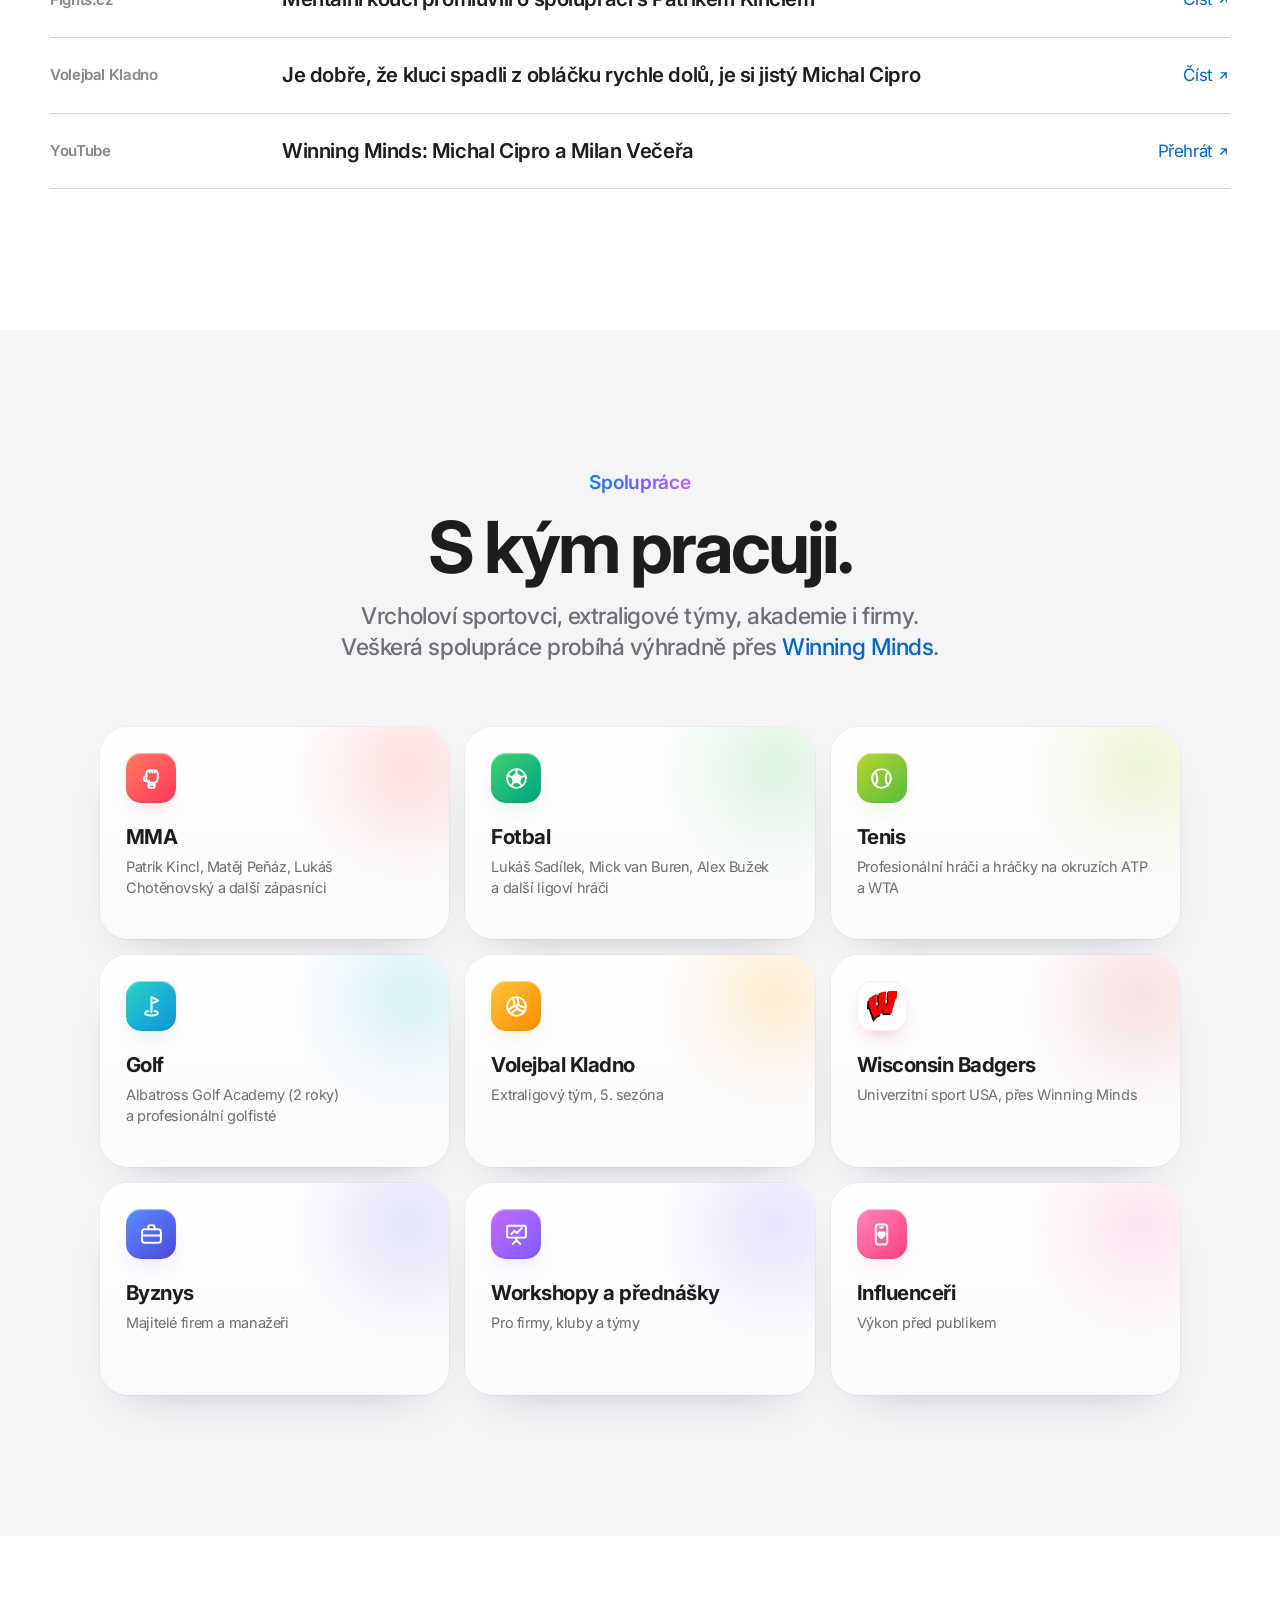
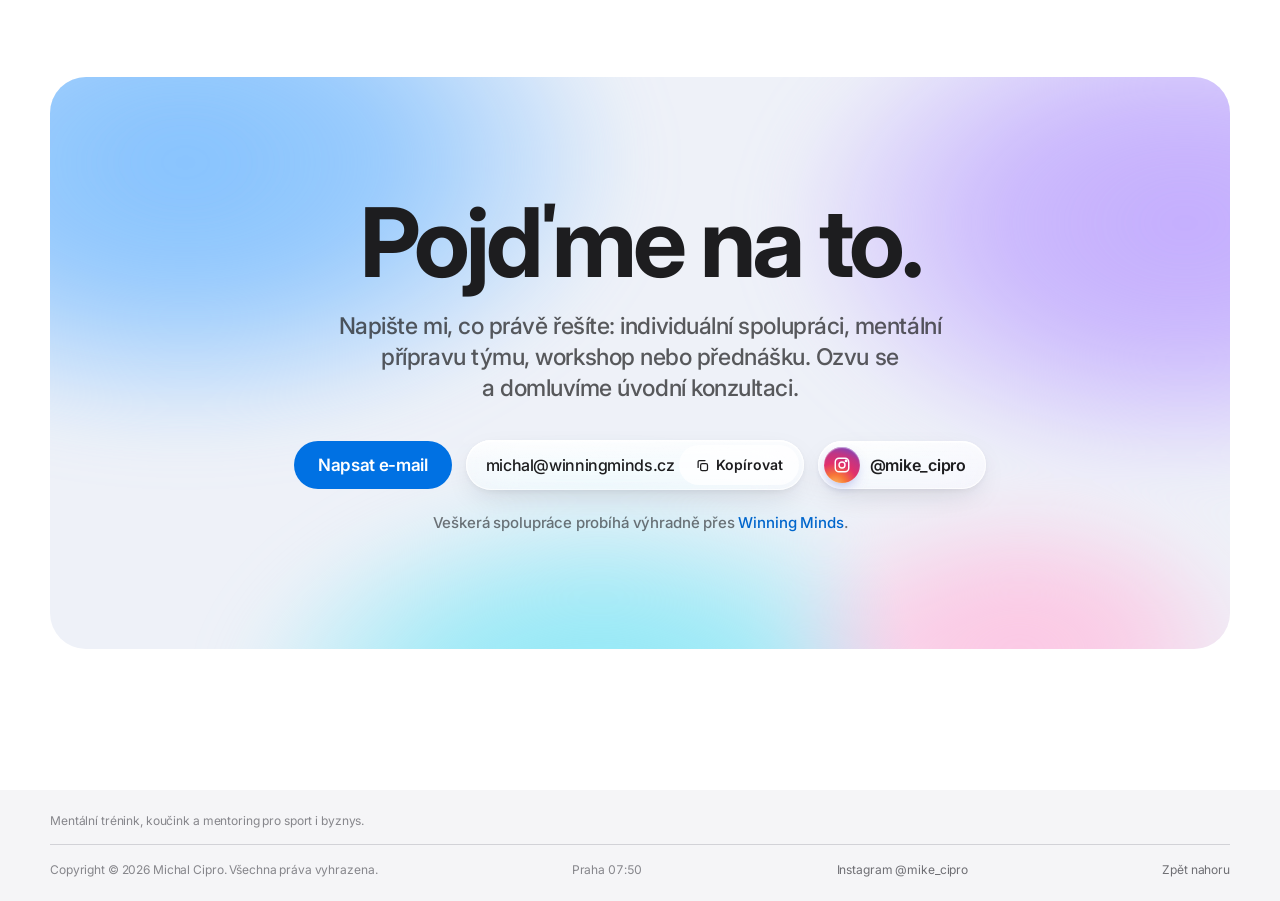
==== commit 0f71690f: "Use true-to-life icons in the clients grid - Volleyball: real panel pattern (three curved seams plus" ====
--- a/index.html
+++ b/index.html
@@ -289,15 +289,15 @@
     <div class="wrap">
       <div class="sec-head center"><p class="eyebrow grad rv">Spolupráce</p><h2 class="h-sec rv" id="clients-title">S&nbsp;kým pracuji.</h2><p class="sub rv">Vrcholoví sportovci, extraligové týmy, akademie i&nbsp;firmy.<br>Veškerá spolupráce probíhá výhradně přes <a href="https://www.winningminds.cz/" target="_blank" rel="noopener">Winning&nbsp;Minds</a>.</p></div>
       <ul class="client-grid rv">
-        <li class="cl-cell c-red wide"><span class="cl-mark"><svg viewBox="0 0 24 24" fill="none" stroke="currentColor" stroke-width="1.9" stroke-linecap="round" stroke-linejoin="round" aria-hidden="true"><path d="M8.5 3h7L21 8.5v7L15.5 21h-7L3 15.5v-7z"/></svg></span><strong>MMA</strong><span>Patrik Kincl, Matěj Peňáz, Lukáš Chotěnovský a&nbsp;další zápasníci</span></li>
-        <li class="cl-cell c-green wide"><span class="cl-mark"><svg viewBox="0 0 24 24" fill="none" stroke="currentColor" stroke-width="1.9" stroke-linecap="round" stroke-linejoin="round" aria-hidden="true"><circle cx="12" cy="12" r="9"/><path d="m12 7 4 3-1.5 4.5h-5L8 10z"/><path d="M12 7V3M16 10l4-1.5M14.5 14.5l2.5 3.5M9.5 14.5 7 18M8 10 4 8.5"/></svg></span><strong>Fotbal</strong><span>Lukáš Sadílek, Mick van Buren, Alex Bužek a&nbsp;další ligoví hráči</span></li>
+        <li class="cl-cell c-red wide"><span class="cl-mark"><svg viewBox="0 0 24 24" fill="none" stroke="currentColor" stroke-width="1.9" stroke-linecap="round" stroke-linejoin="round" aria-hidden="true"><path d="M7.2 10V7a3 3 0 0 1 3-3h4.4A3.4 3.4 0 0 1 18 7.4V12a4 4 0 0 1-4 4h-3a3.8 3.8 0 0 1-3.8-3.8"/><path d="M10.3 4.1v2.2M12.7 4.1v2.2M15.1 4.2v2.1"/><path d="M7.2 10c-1.5 0-2.6.9-2.6 2.2s1.1 2.2 2.6 2.2h2.6"/><path d="M9.2 16v3.4a1.6 1.6 0 0 0 1.6 1.6h2.6a1.6 1.6 0 0 0 1.6-1.6V16"/><path d="M9.2 18.3H15"/></svg></span><strong>MMA</strong><span>Patrik Kincl, Matěj Peňáz, Lukáš Chotěnovský a&nbsp;další zápasníci</span></li>
+        <li class="cl-cell c-green wide"><span class="cl-mark"><svg viewBox="0 0 24 24" fill="none" stroke="currentColor" stroke-width="1.9" stroke-linecap="round" stroke-linejoin="round" aria-hidden="true"><circle cx="12" cy="12" r="9"/><path d="m12 7.6 4.2 3.05-1.6 4.95H9.4l-1.6-4.95z" fill="currentColor"/><path d="M12 7.6V3.2M16.2 10.65l4.1-1.4M14.6 15.6l2.6 3.6M9.4 15.6l-2.6 3.6M7.8 10.65l-4.1-1.4"/></svg></span><strong>Fotbal</strong><span>Lukáš Sadílek, Mick van Buren, Alex Bužek a&nbsp;další ligoví hráči</span></li>
         <li class="cl-cell c-lime"><span class="cl-mark"><svg viewBox="0 0 24 24" fill="none" stroke="currentColor" stroke-width="1.9" stroke-linecap="round" stroke-linejoin="round" aria-hidden="true"><circle cx="12" cy="12" r="9"/><path d="M5.7 5.6c3 3.2 3 9.6 0 12.8M18.3 5.6c-3 3.2-3 9.6 0 12.8"/></svg></span><strong>Tenis</strong><span>Profesionální hráči a&nbsp;hráčky na okruzích ATP a&nbsp;WTA</span></li>
-        <li class="cl-cell c-teal"><span class="cl-mark"><svg viewBox="0 0 24 24" fill="none" stroke="currentColor" stroke-width="1.9" stroke-linecap="round" stroke-linejoin="round" aria-hidden="true"><path d="M9 21V3l8 3.5L9 10"/><path d="M5 21h10"/></svg></span><strong>Golf</strong><span>Albatross Golf Academy (2&nbsp;roky) a&nbsp;profesionální golfisté</span></li>
-        <li class="cl-cell c-amber"><span class="cl-mark"><svg viewBox="0 0 24 24" fill="none" stroke="currentColor" stroke-width="1.9" stroke-linecap="round" stroke-linejoin="round" aria-hidden="true"><circle cx="12" cy="12" r="9"/><path d="M12 3c-1 4 0 8 3 11M3.5 9c4-1 8 0 11 3M8 20c2-3 5-5 9.5-5"/></svg></span><strong>Volejbal Kladno</strong><span>Extraligový tým, 5.&nbsp;sezóna</span></li>
+        <li class="cl-cell c-teal"><span class="cl-mark"><svg viewBox="0 0 24 24" fill="none" stroke="currentColor" stroke-width="1.9" stroke-linecap="round" stroke-linejoin="round" aria-hidden="true"><path d="M12 17.2V3l6.4 3.2L12 9.4"/><path d="M9 16.4c-1.9.4-3.1 1.1-3.1 1.9 0 1.3 2.7 2.3 6.1 2.3s6.1-1 6.1-2.3c0-.8-1.2-1.5-3.1-1.9"/></svg></span><strong>Golf</strong><span>Albatross Golf Academy (2&nbsp;roky) a&nbsp;profesionální golfisté</span></li>
+        <li class="cl-cell c-amber"><span class="cl-mark"><svg viewBox="0 0 24 24" fill="none" stroke="currentColor" stroke-width="1.9" stroke-linecap="round" stroke-linejoin="round" aria-hidden="true"><circle cx="12" cy="12" r="9"/><path d="M12 12C13.8 9.5 14 5.8 12 3"/><path d="M13.28 9.02C14.3 11.4 17.1 12.9 20.97 12.78"/><path d="M12 12C13.27 14.81 16.37 16.83 19.79 16.5"/><path d="M13.94 14.6C11.37 14.29 8.67 15.97 6.84 19.38"/><path d="M12 12C8.93 11.69 5.63 13.37 4.21 16.5"/><path d="M8.78 12.38C10.33 10.31 10.23 7.13 8.19 3.84"/></svg></span><strong>Volejbal Kladno</strong><span>Extraligový tým, 5.&nbsp;sezóna</span></li>
         <li class="cl-cell c-wis"><span class="cl-mark"><img src="assets/img/wisconsin-w.png" alt="" width="373" height="380" loading="lazy"></span><strong>Wisconsin Badgers</strong><span>Univerzitní sport USA, přes Winning&nbsp;Minds</span></li>
         <li class="cl-cell c-indigo"><span class="cl-mark"><svg viewBox="0 0 24 24" fill="none" stroke="currentColor" stroke-width="1.9" stroke-linecap="round" stroke-linejoin="round" aria-hidden="true"><rect x="3" y="7" width="18" height="13" rx="2.5"/><path d="M9 7V5a2 2 0 0 1 2-2h2a2 2 0 0 1 2 2v2"/><path d="M3 13h18"/></svg></span><strong>Byznys</strong><span>Majitelé firem a&nbsp;manažeři</span></li>
-        <li class="cl-cell c-violet"><span class="cl-mark"><svg viewBox="0 0 24 24" fill="none" stroke="currentColor" stroke-width="1.9" stroke-linecap="round" stroke-linejoin="round" aria-hidden="true"><rect x="3" y="4" width="18" height="12" rx="2"/><path d="M12 16v4M8 20h8"/><path d="m7 12 3-3 2 2 4-4"/></svg></span><strong>Workshopy a&nbsp;přednášky</strong><span>Pro firmy, kluby a&nbsp;týmy</span></li>
-        <li class="cl-cell c-pink"><span class="cl-mark"><svg viewBox="0 0 24 24" fill="none" stroke="currentColor" stroke-width="1.9" stroke-linecap="round" stroke-linejoin="round" aria-hidden="true"><rect x="3" y="5" width="18" height="14" rx="4"/><path d="m10 9 5 3-5 3z"/></svg></span><strong>Influenceři</strong><span>Výkon před publikem</span></li>
+        <li class="cl-cell c-violet"><span class="cl-mark"><svg viewBox="0 0 24 24" fill="none" stroke="currentColor" stroke-width="1.9" stroke-linecap="round" stroke-linejoin="round" aria-hidden="true"><rect x="3" y="3.5" width="18" height="11.5" rx="1.6"/><path d="m7 11.5 3-3 2.5 2 4.5-4.5"/><path d="M12 15v2.6M12 17.6 8.4 21M12 17.6l3.6 3.4"/></svg></span><strong>Workshopy a&nbsp;přednášky</strong><span>Pro firmy, kluby a&nbsp;týmy</span></li>
+        <li class="cl-cell c-pink"><span class="cl-mark"><svg viewBox="0 0 24 24" fill="none" stroke="currentColor" stroke-width="1.9" stroke-linecap="round" stroke-linejoin="round" aria-hidden="true"><rect x="6.5" y="2.5" width="11" height="19" rx="2.6"/><path d="M10.6 5.2h2.8"/><path d="M12 15.4s-3.1-1.8-3.1-3.9a1.75 1.75 0 0 1 3.1-1.1 1.75 1.75 0 0 1 3.1 1.1c0 2.1-3.1 3.9-3.1 3.9z" fill="currentColor"/></svg></span><strong>Influenceři</strong><span>Výkon před publikem</span></li>
       </ul>
     </div>
   </section>
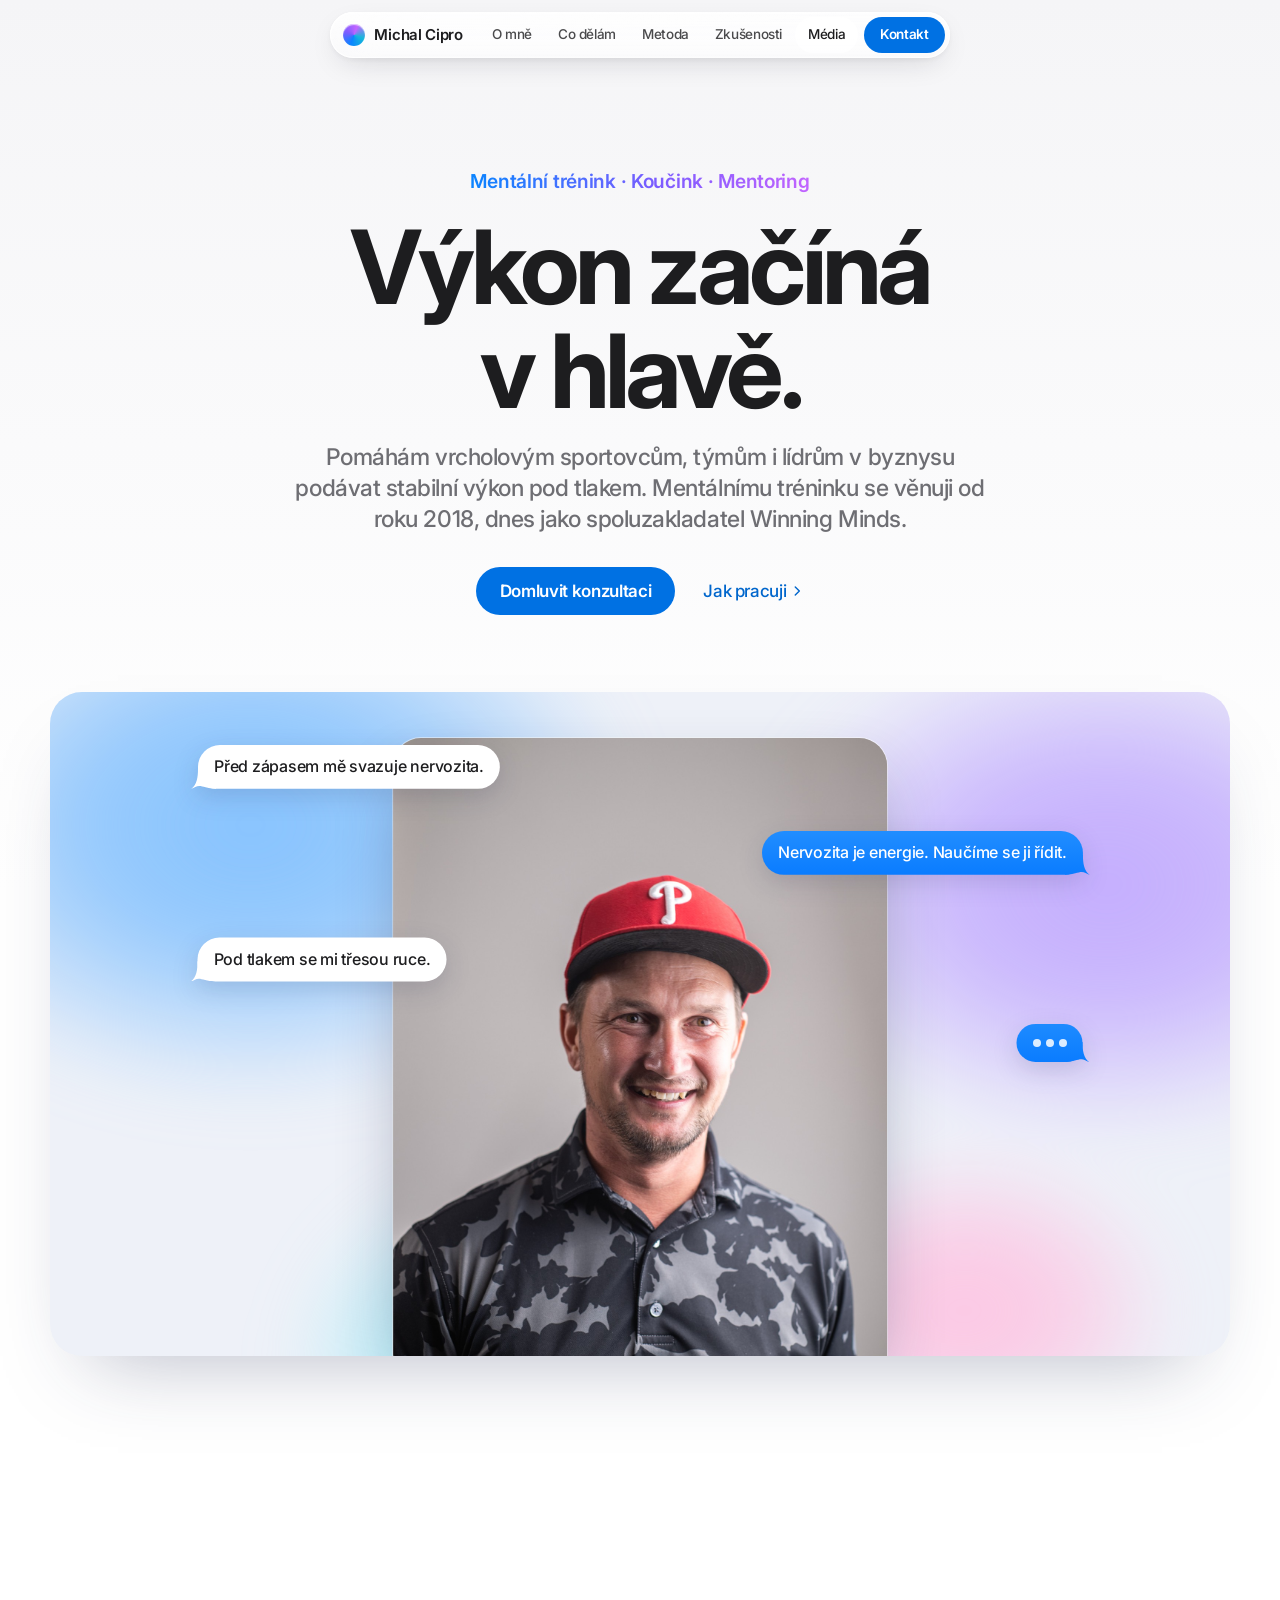
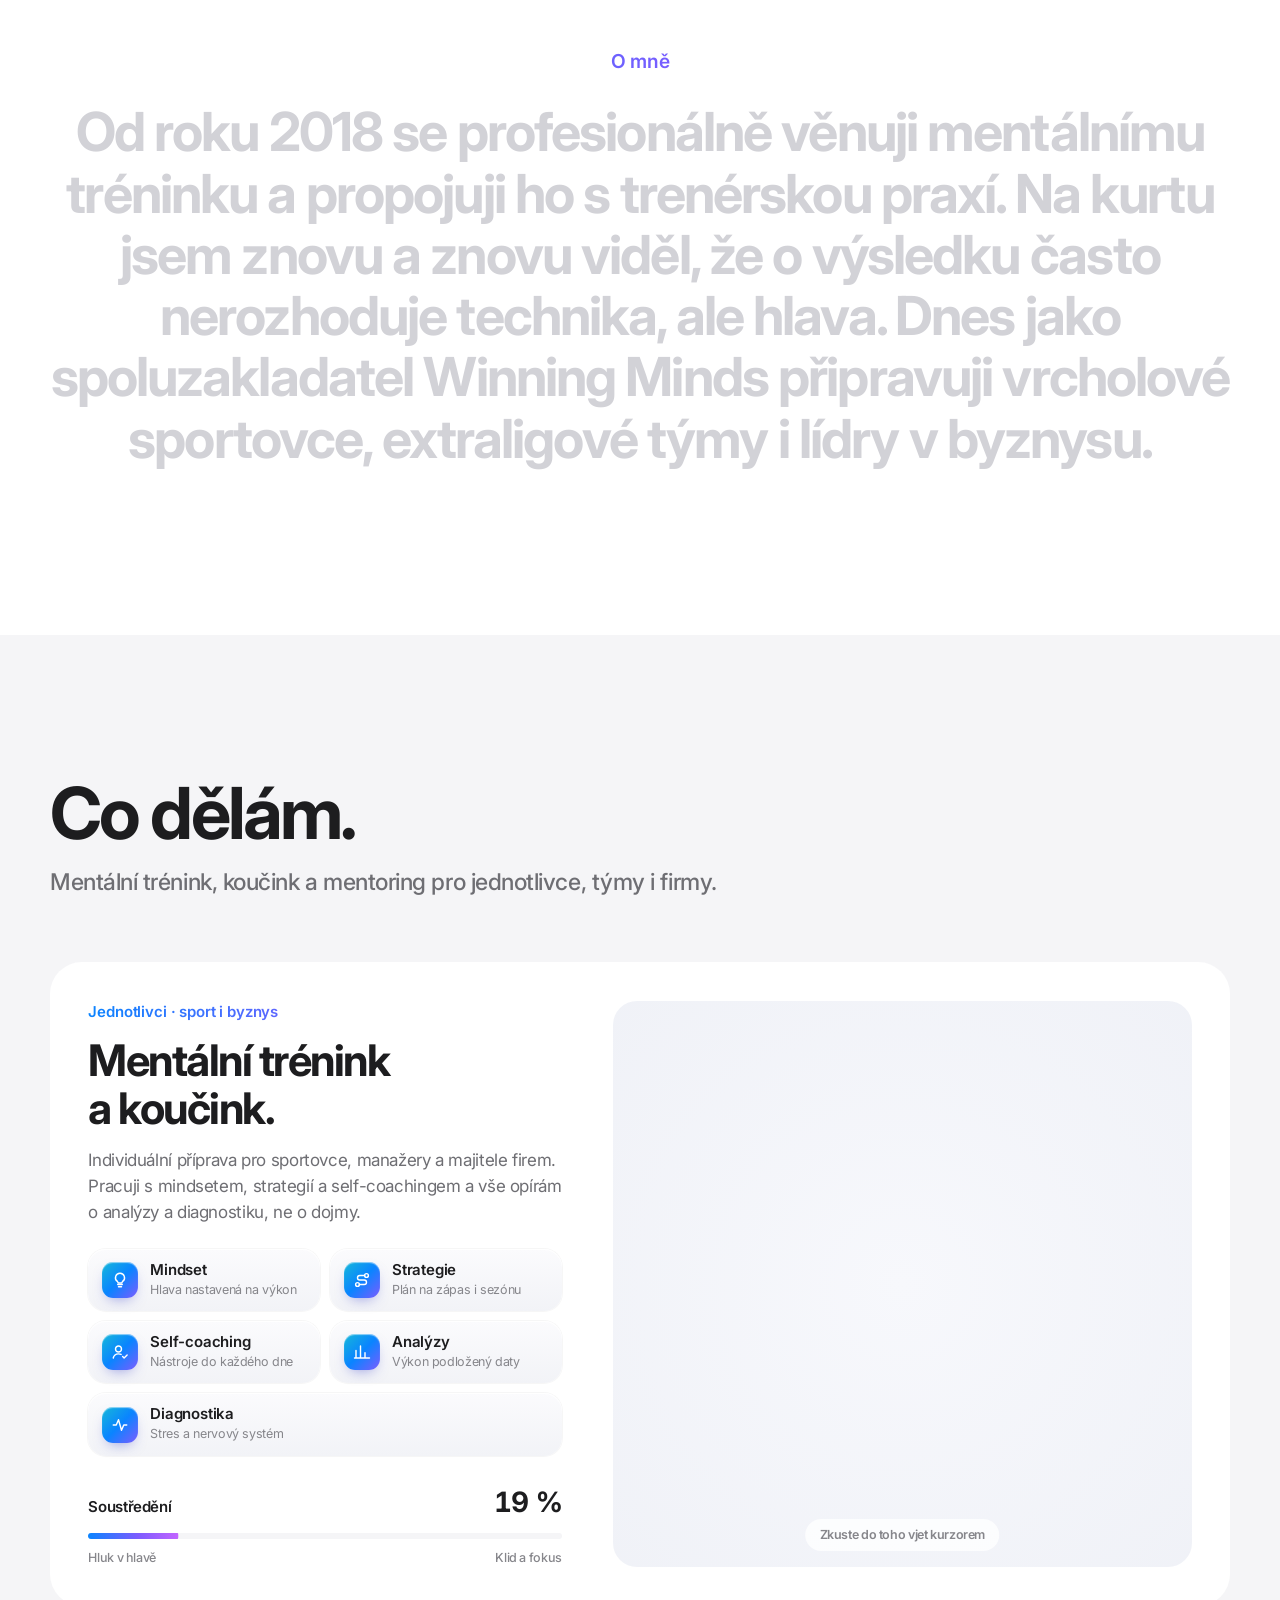
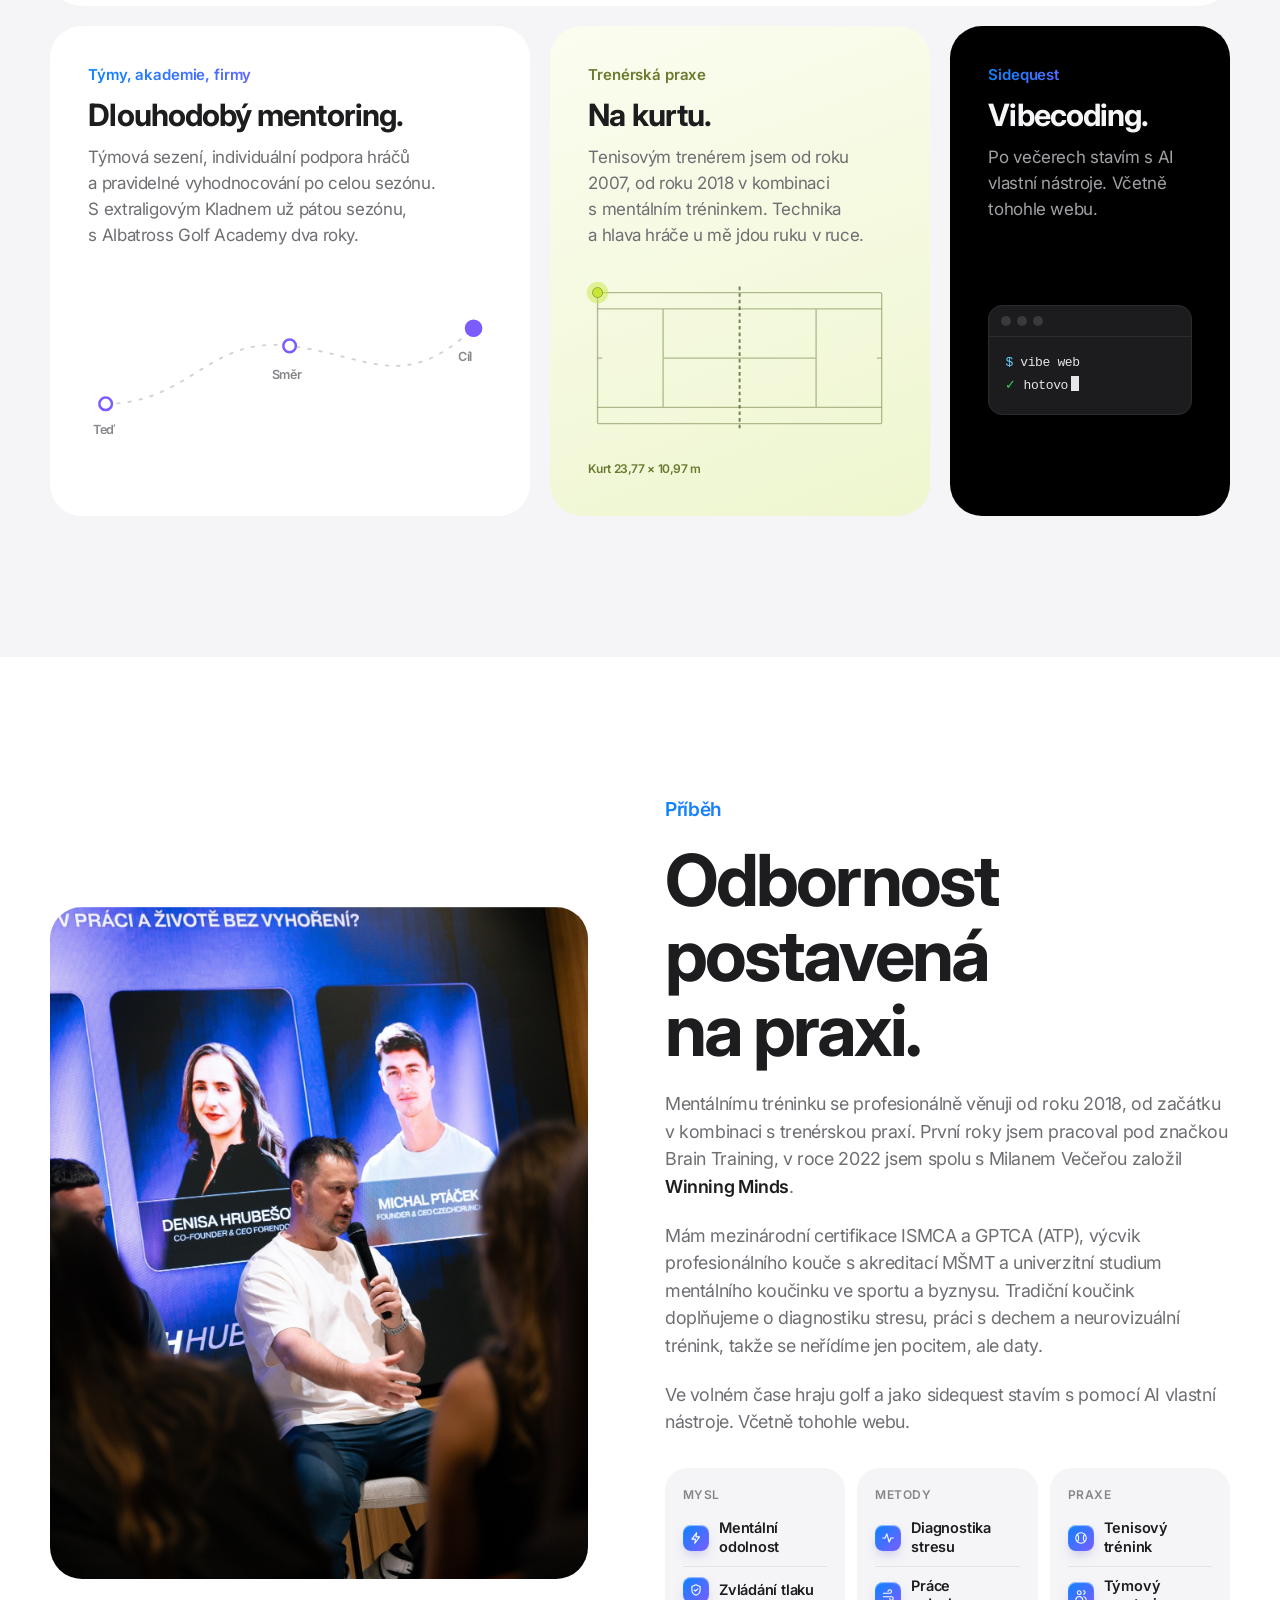
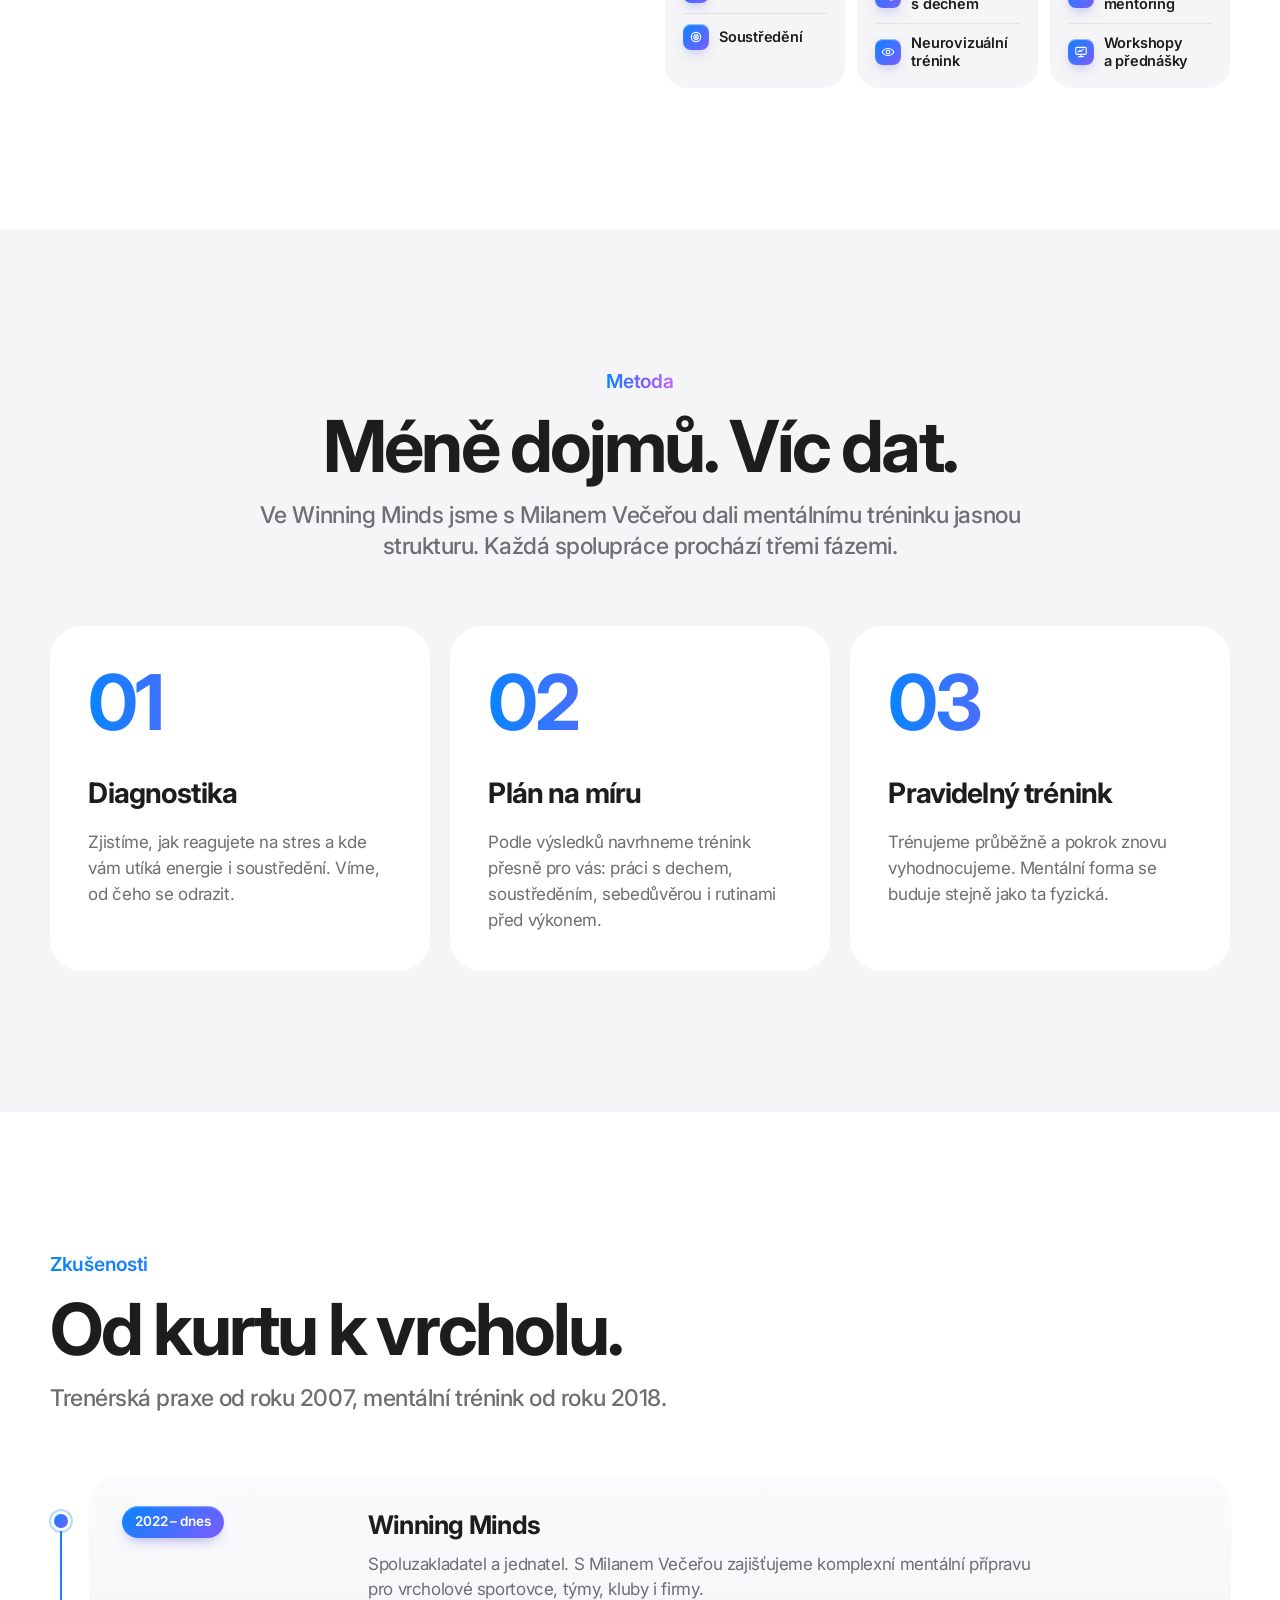
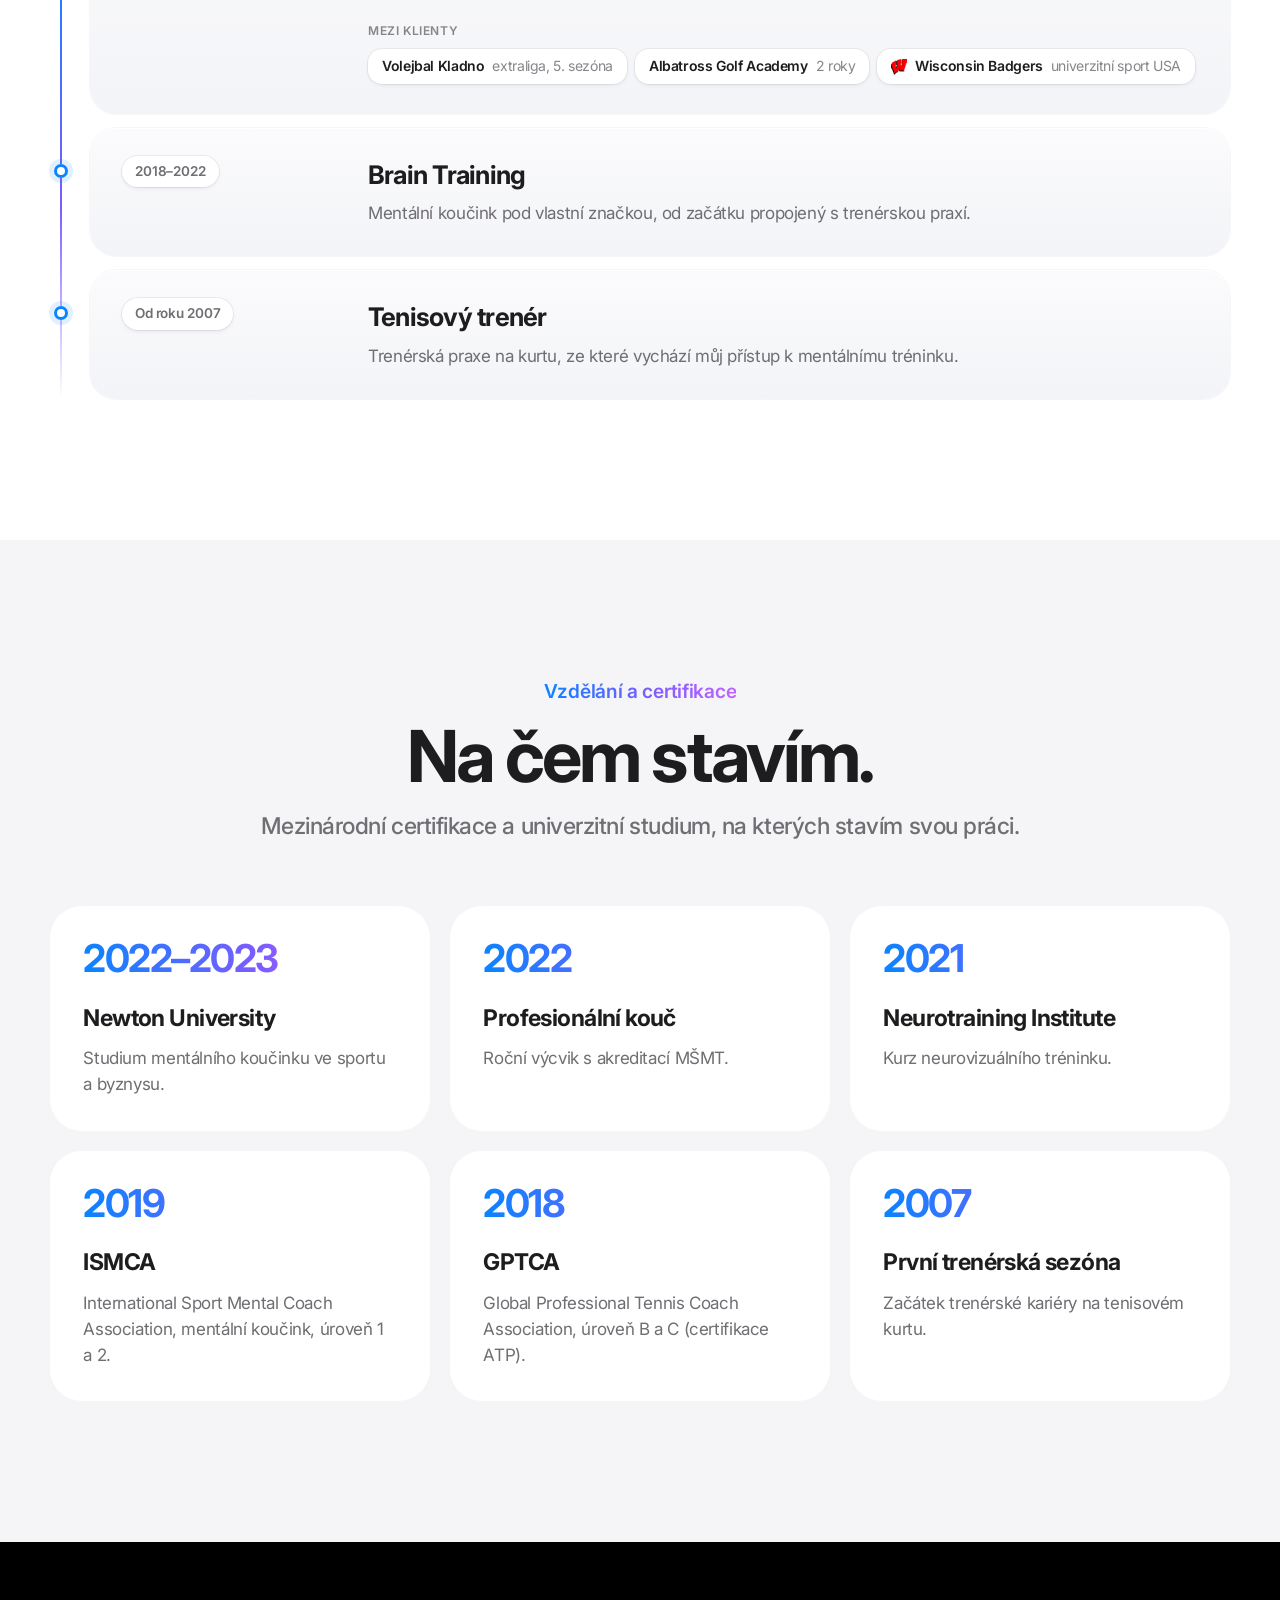
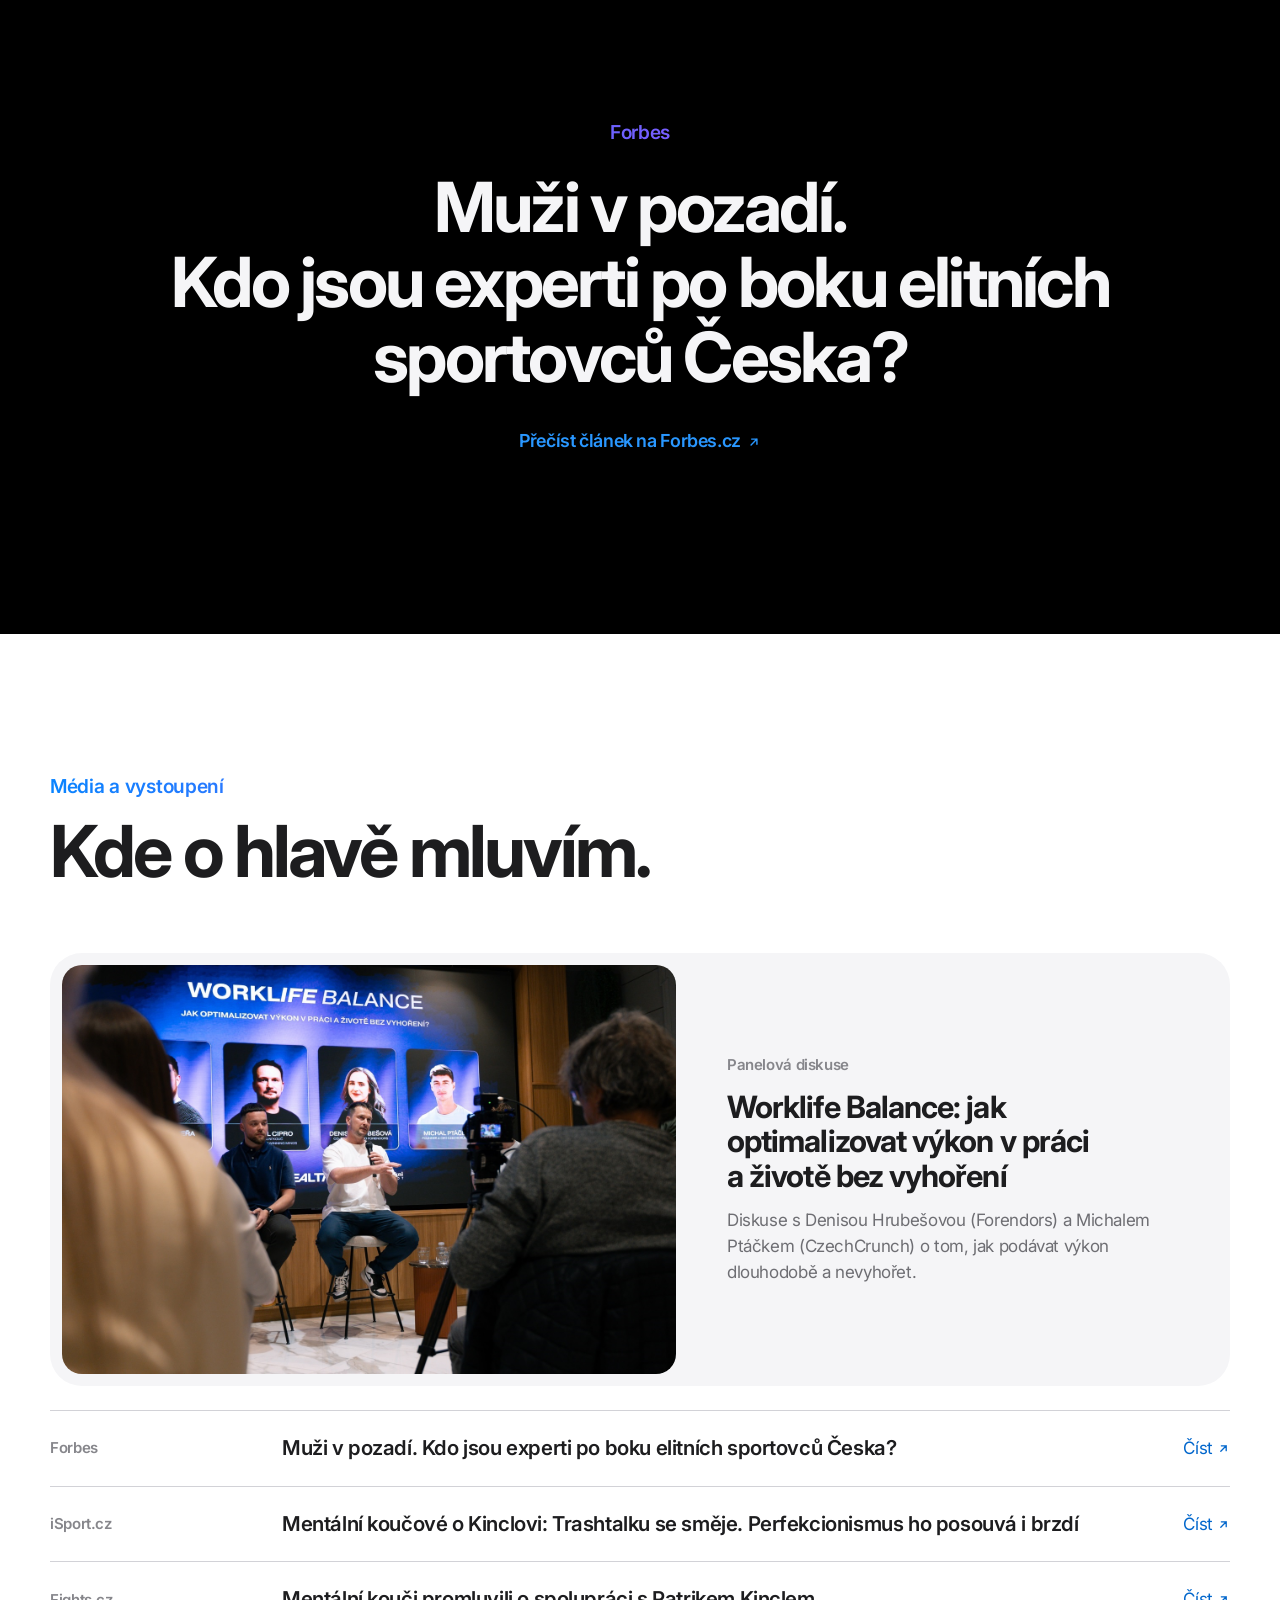
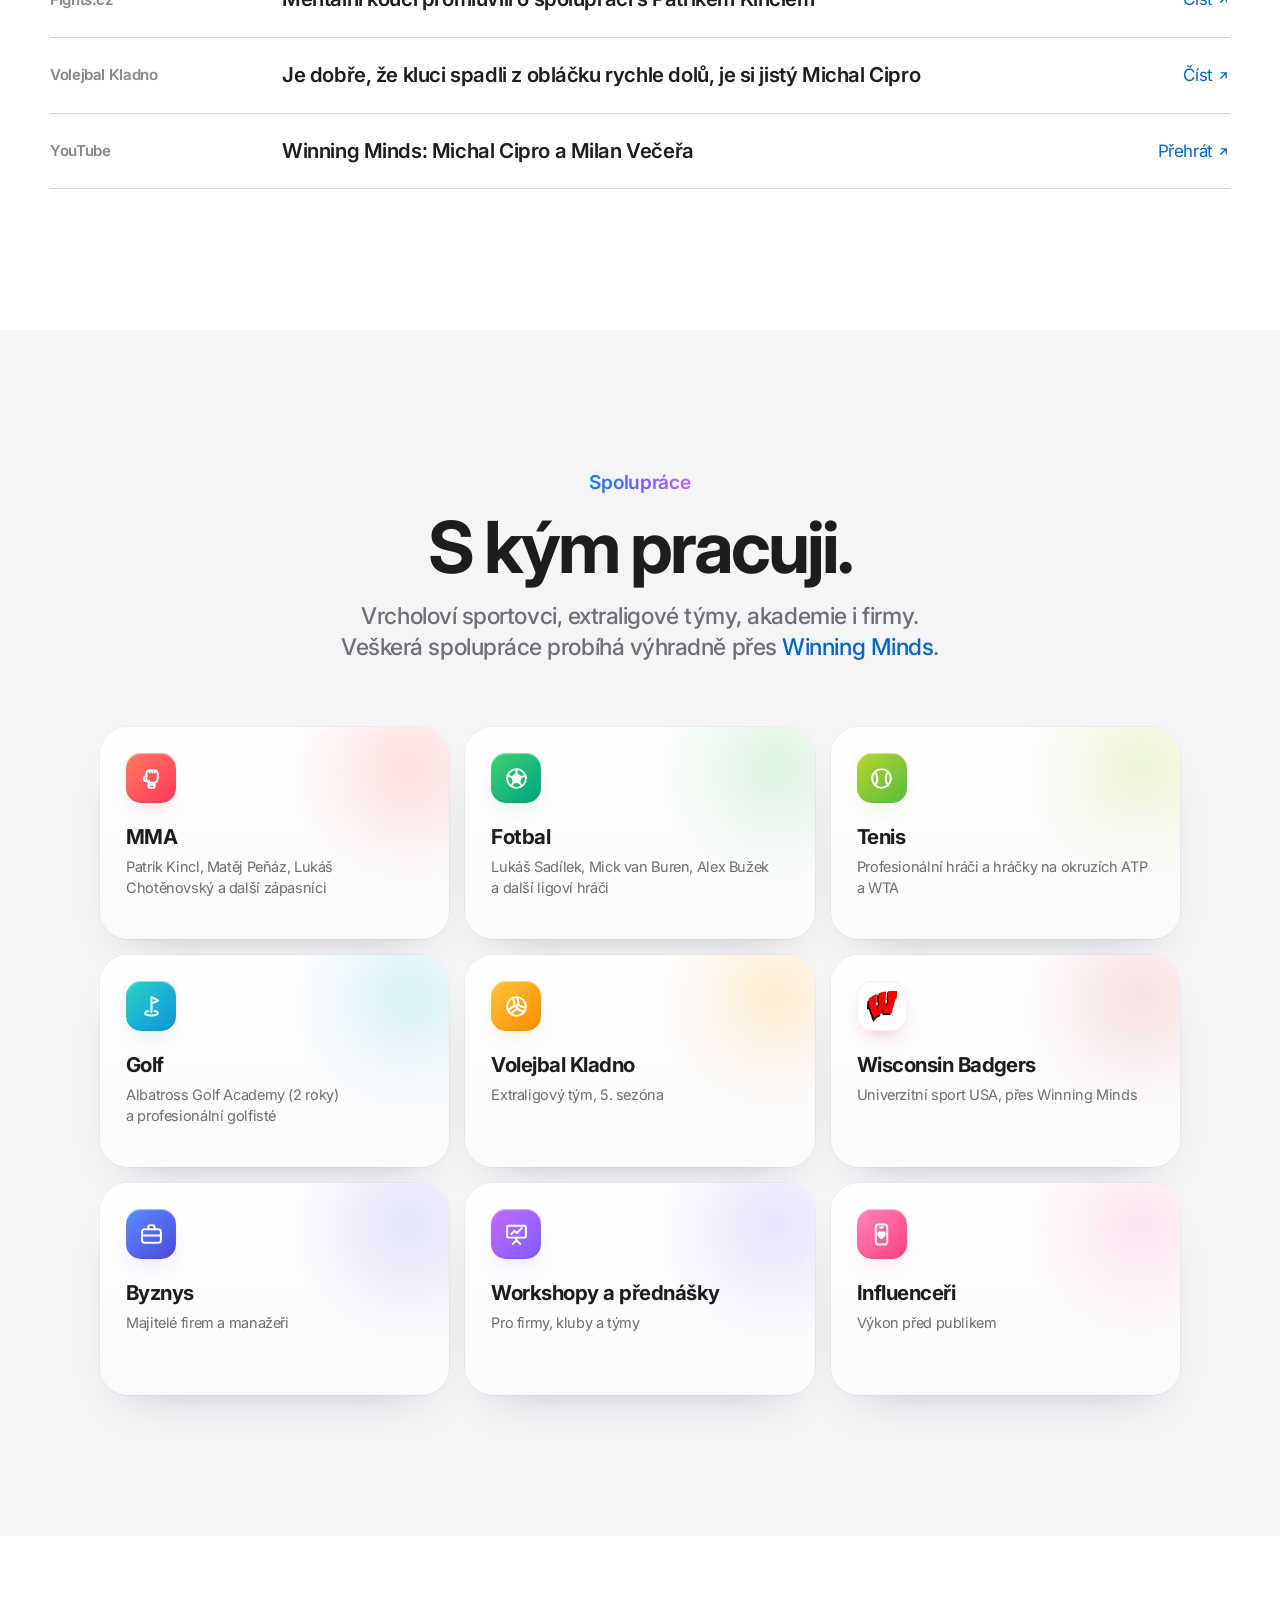
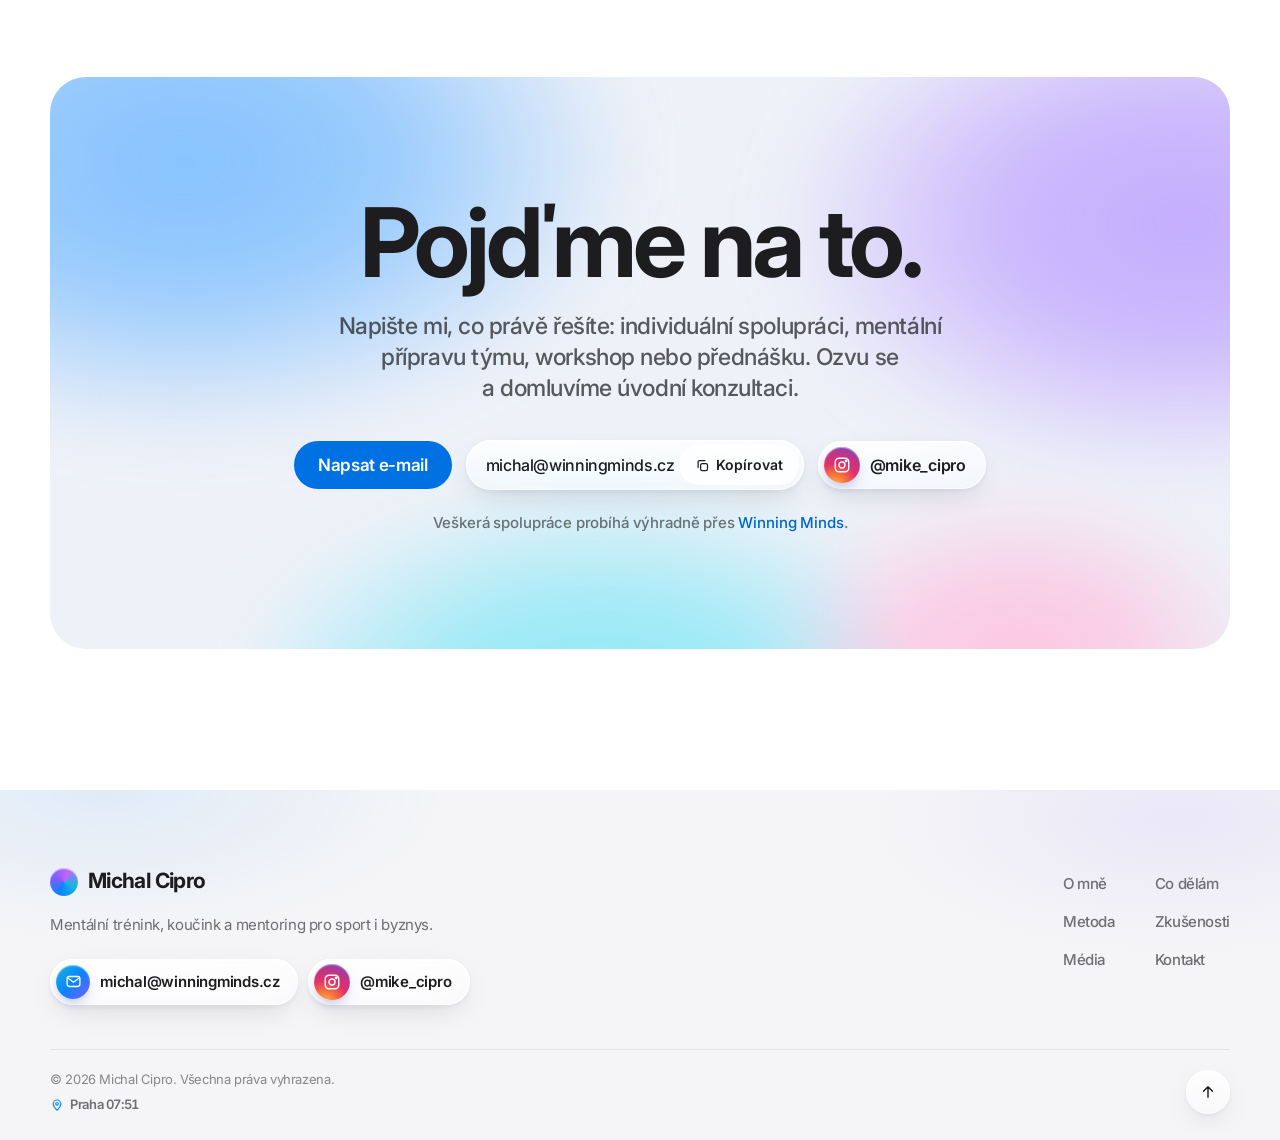
==== commit 1eb151eb: "Redesign the footer to match the site Brand mark with the gradient dot, tagline, glass contact chips" ====
--- a/index.html
+++ b/index.html
@@ -328,12 +328,25 @@
 
 <footer class="site-footer">
   <div class="wrap">
-    <p class="footer-note">Mentální trénink, koučink a&nbsp;mentoring pro sport i&nbsp;byznys.</p>
-    <div class="footer-row">
-      <span>Copyright © <span id="year">2026</span> Michal Cipro. Všechna práva vyhrazena.</span>
-      <span class="clock" data-clock>Praha</span>
-      <a href="https://www.instagram.com/mike_cipro/" target="_blank" rel="noopener">Instagram @mike_cipro</a>
-      <a href="#top">Zpět nahoru</a>
+    <div class="foot-top">
+      <div class="foot-brand">
+        <a class="foot-logo" href="#top"><span class="brand-dot" aria-hidden="true"></span>Michal Cipro</a>
+        <p class="foot-note">Mentální trénink, koučink a&nbsp;mentoring pro sport i&nbsp;byznys.</p>
+        <div class="foot-actions">
+          <a class="foot-chip lg" href="mailto:michal@winningminds.cz"><span class="foot-ic foot-ic-mail"><svg viewBox="0 0 24 24" fill="none" stroke="currentColor" stroke-width="1.9" stroke-linecap="round" stroke-linejoin="round" aria-hidden="true"><rect x="3" y="5" width="18" height="14" rx="3"/><path d="m4 7 8 6 8-6"/></svg></span><span>michal@winningminds.cz</span></a>
+          <a class="foot-chip lg" href="https://www.instagram.com/mike_cipro/" target="_blank" rel="noopener"><span class="foot-ic ig-ic"><svg viewBox="0 0 24 24" fill="none" stroke="currentColor" stroke-width="1.9" stroke-linecap="round" stroke-linejoin="round" aria-hidden="true"><rect x="3" y="3" width="18" height="18" rx="5"/><circle cx="12" cy="12" r="4"/><circle cx="17.5" cy="6.5" r="1" fill="currentColor"/></svg></span><span>@mike_cipro</span></a>
+        </div>
+      </div>
+      <nav class="foot-nav" aria-label="Navigace v patičce">
+        <a href="#o-mne">O&nbsp;mně</a><a href="#co-delam">Co dělám</a><a href="#metoda">Metoda</a><a href="#zkusenosti">Zkušenosti</a><a href="#media">Média</a><a href="#kontakt">Kontakt</a>
+      </nav>
+    </div>
+    <div class="foot-bottom">
+      <div class="foot-meta">
+        <p>© <span id="year">2026</span> Michal Cipro. Všechna práva vyhrazena.</p>
+        <span class="foot-clock"><svg viewBox="0 0 24 24" fill="none" stroke="currentColor" stroke-width="1.9" stroke-linecap="round" stroke-linejoin="round" aria-hidden="true"><path d="M12 21s-6.5-5.6-6.5-11a6.5 6.5 0 0 1 13 0c0 5.4-6.5 11-6.5 11z"/><circle cx="12" cy="10" r="2.3"/></svg><span data-clock>Praha</span></span>
+      </div>
+      <a class="to-top lg" href="#top" aria-label="Zpět nahoru"><svg viewBox="0 0 24 24" fill="none" stroke="currentColor" stroke-width="1.9" stroke-linecap="round" stroke-linejoin="round" aria-hidden="true"><path d="M12 19V5M6 11l6-6 6 6"/></svg></a>
     </div>
   </div>
 </footer>
--- a/assets/css/style.css
+++ b/assets/css/style.css
@@ -405,11 +405,37 @@
 @media (max-width:480px){.copy .copy-label{display:none}.copy{padding:0 12px}.email-field{font-size:15px;padding-left:16px}}
 
 /* footer */
-.site-footer{background:var(--gray);padding-block:22px calc(22px + env(safe-area-inset-bottom,0px));font-size:12px;letter-spacing:-.01em;color:var(--ink-3)}
-.footer-row{display:flex;flex-wrap:wrap;justify-content:space-between;gap:8px 24px;padding-top:16px;border-top:1px solid var(--line)}
-.footer-row a{text-decoration:none;color:var(--ink-2)}
-.footer-row a:hover{text-decoration:underline}
-.footer-note{padding-bottom:14px;line-height:1.5}
+/* footer: brand, contact chips, quick nav, meta row with live Prague time and back-to-top */
+.site-footer{position:relative;overflow:hidden;background:var(--gray);padding:clamp(52px,6vw,76px) 0 calc(26px + env(safe-area-inset-bottom,0px));color:var(--ink-2)}
+.site-footer::before{content:"";position:absolute;inset:0;pointer-events:none;background:radial-gradient(38% 60% at 8% 0%,rgba(10,132,255,.09),transparent 70%),radial-gradient(34% 55% at 92% 8%,rgba(124,92,255,.09),transparent 70%)}
+.site-footer .wrap{position:relative}
+.foot-top{display:grid;grid-template-columns:minmax(0,1.4fr) minmax(0,1fr);gap:36px 56px;align-items:start}
+.foot-logo{display:inline-flex;align-items:center;gap:10px;font-size:21px;font-weight:700;letter-spacing:-.03em;color:var(--ink);text-decoration:none}
+.foot-logo .brand-dot{width:28px;height:28px}
+.foot-note{margin-top:12px;max-width:26em;font-size:15px;line-height:1.5;color:var(--ink-2)}
+.foot-actions{display:flex;flex-wrap:wrap;gap:10px;margin-top:22px}
+.foot-chip{display:inline-flex;align-items:center;gap:10px;max-width:100%;min-height:46px;padding:0 18px 0 6px;border-radius:999px;font-size:15px;font-weight:600;letter-spacing:-.015em;color:var(--ink);text-decoration:none;transition:translate .45s var(--ease)}
+.foot-chip:hover{translate:0 -2px}
+.foot-chip > span{position:relative;z-index:2;min-width:0;overflow:hidden;text-overflow:ellipsis;white-space:nowrap}
+.foot-ic{width:34px;height:34px;border-radius:50%;display:grid;place-items:center;flex:none;color:#fff}
+.foot-ic svg{width:17px;height:17px}
+.foot-ic-mail{background:linear-gradient(135deg,#16b8d9,#0a84ff 50%,#7c5cff);box-shadow:inset 0 1px 1px rgba(255,255,255,.55),0 6px 14px -6px rgba(60,70,200,.55)}
+.foot-nav{display:grid;grid-template-columns:repeat(2,minmax(0,max-content));gap:2px 40px;justify-self:end}
+.foot-nav a{padding:7px 0;font-size:15px;font-weight:500;color:var(--ink-2);text-decoration:none;transition:color .25s}
+.foot-nav a:hover{color:var(--ink)}
+.foot-bottom{display:flex;align-items:center;justify-content:space-between;gap:16px;margin-top:44px;padding-top:20px;border-top:1px solid rgba(0,0,0,.08)}
+.foot-meta{display:grid;gap:6px;font-size:13px;color:var(--ink-3)}
+.foot-meta p{margin:0}
+.foot-clock{display:inline-flex;align-items:center;gap:6px;font-weight:600;color:var(--ink-2);font-variant-numeric:tabular-nums}
+.foot-clock svg{width:14px;height:14px;color:#0a84ff}
+.to-top{display:grid;place-items:center;flex:none;width:44px;height:44px;border-radius:50%;color:var(--ink);transition:translate .45s var(--ease)}
+.to-top svg{position:relative;z-index:2;width:18px;height:18px}
+.to-top:hover{translate:0 -3px}
+@media (max-width:760px){
+  .foot-top{grid-template-columns:minmax(0,1fr);gap:28px}
+  .foot-nav{justify-self:stretch;grid-template-columns:repeat(3,minmax(0,1fr));gap:0 12px;padding-top:20px;border-top:1px solid rgba(0,0,0,.08)}
+  .foot-bottom{margin-top:28px}
+}
 .clock{font-variant-numeric:tabular-nums}
 
 /* ---------- reduced motion ---------- */
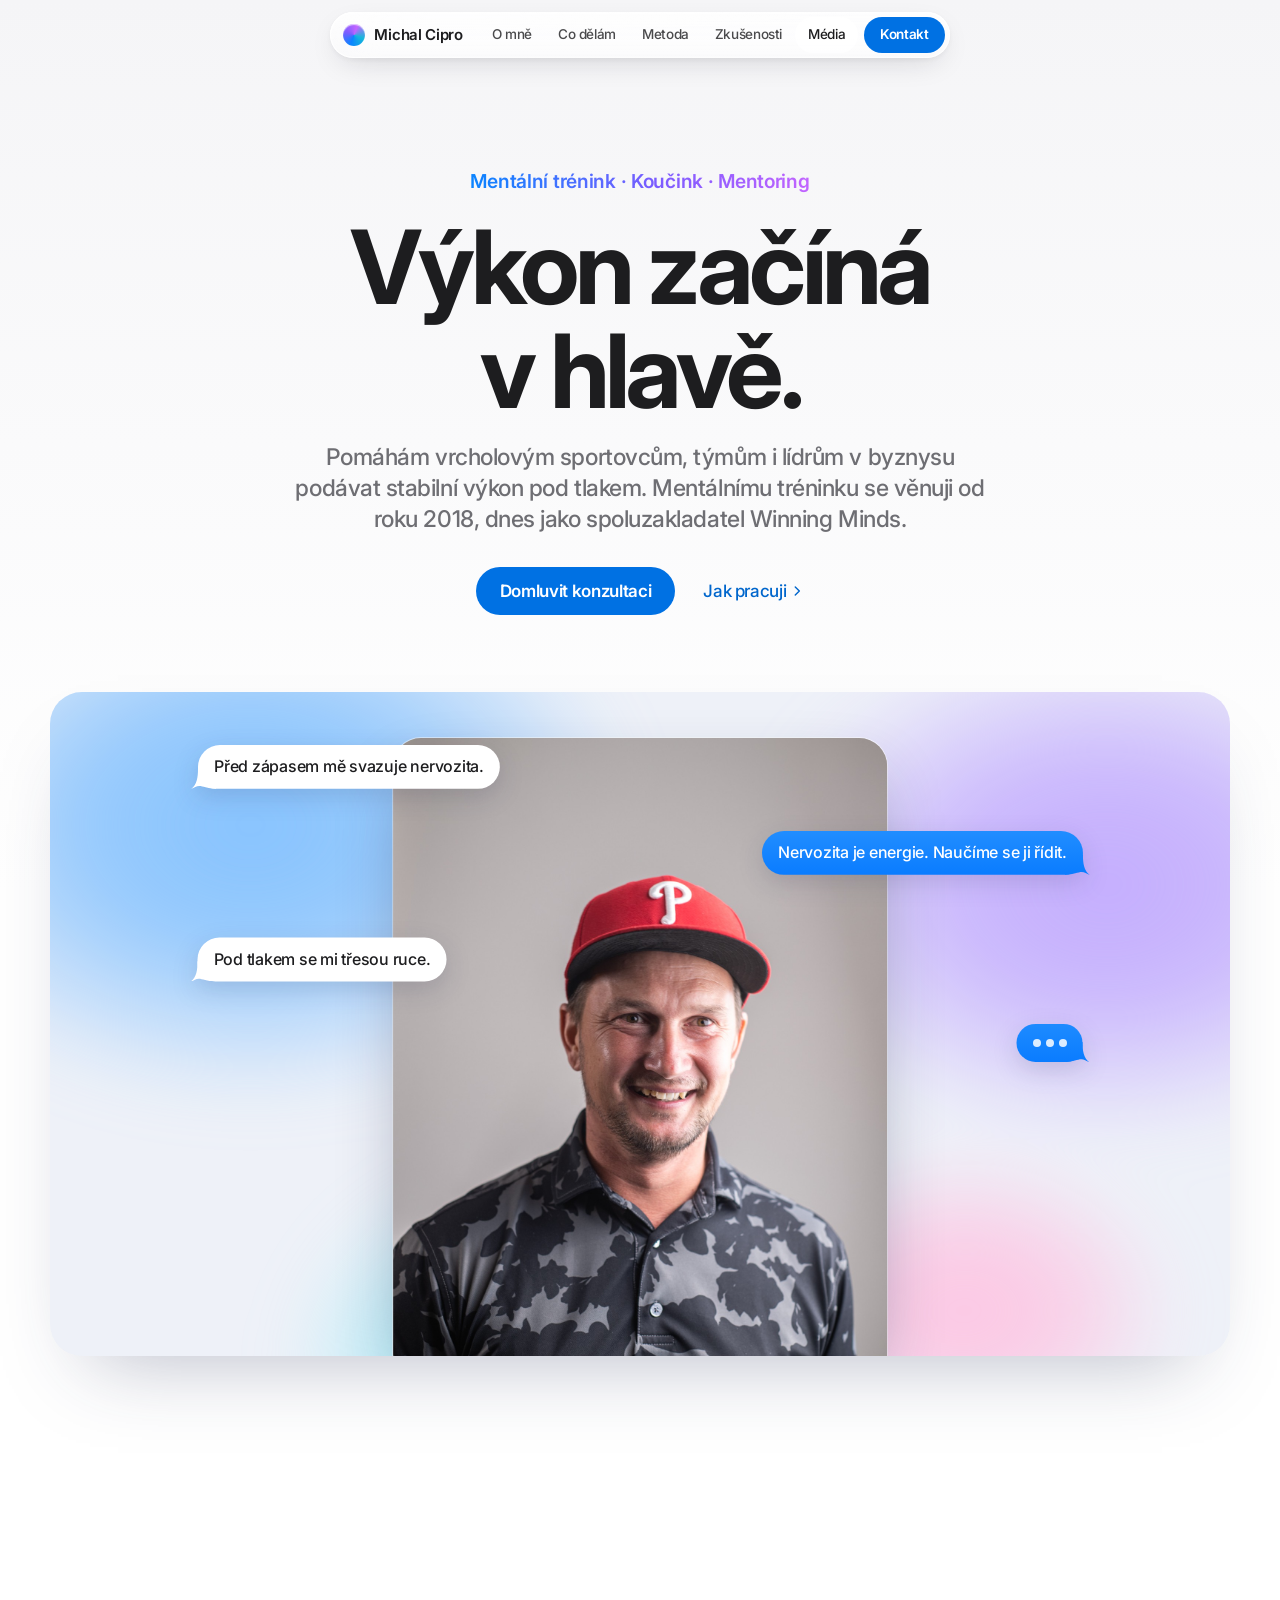
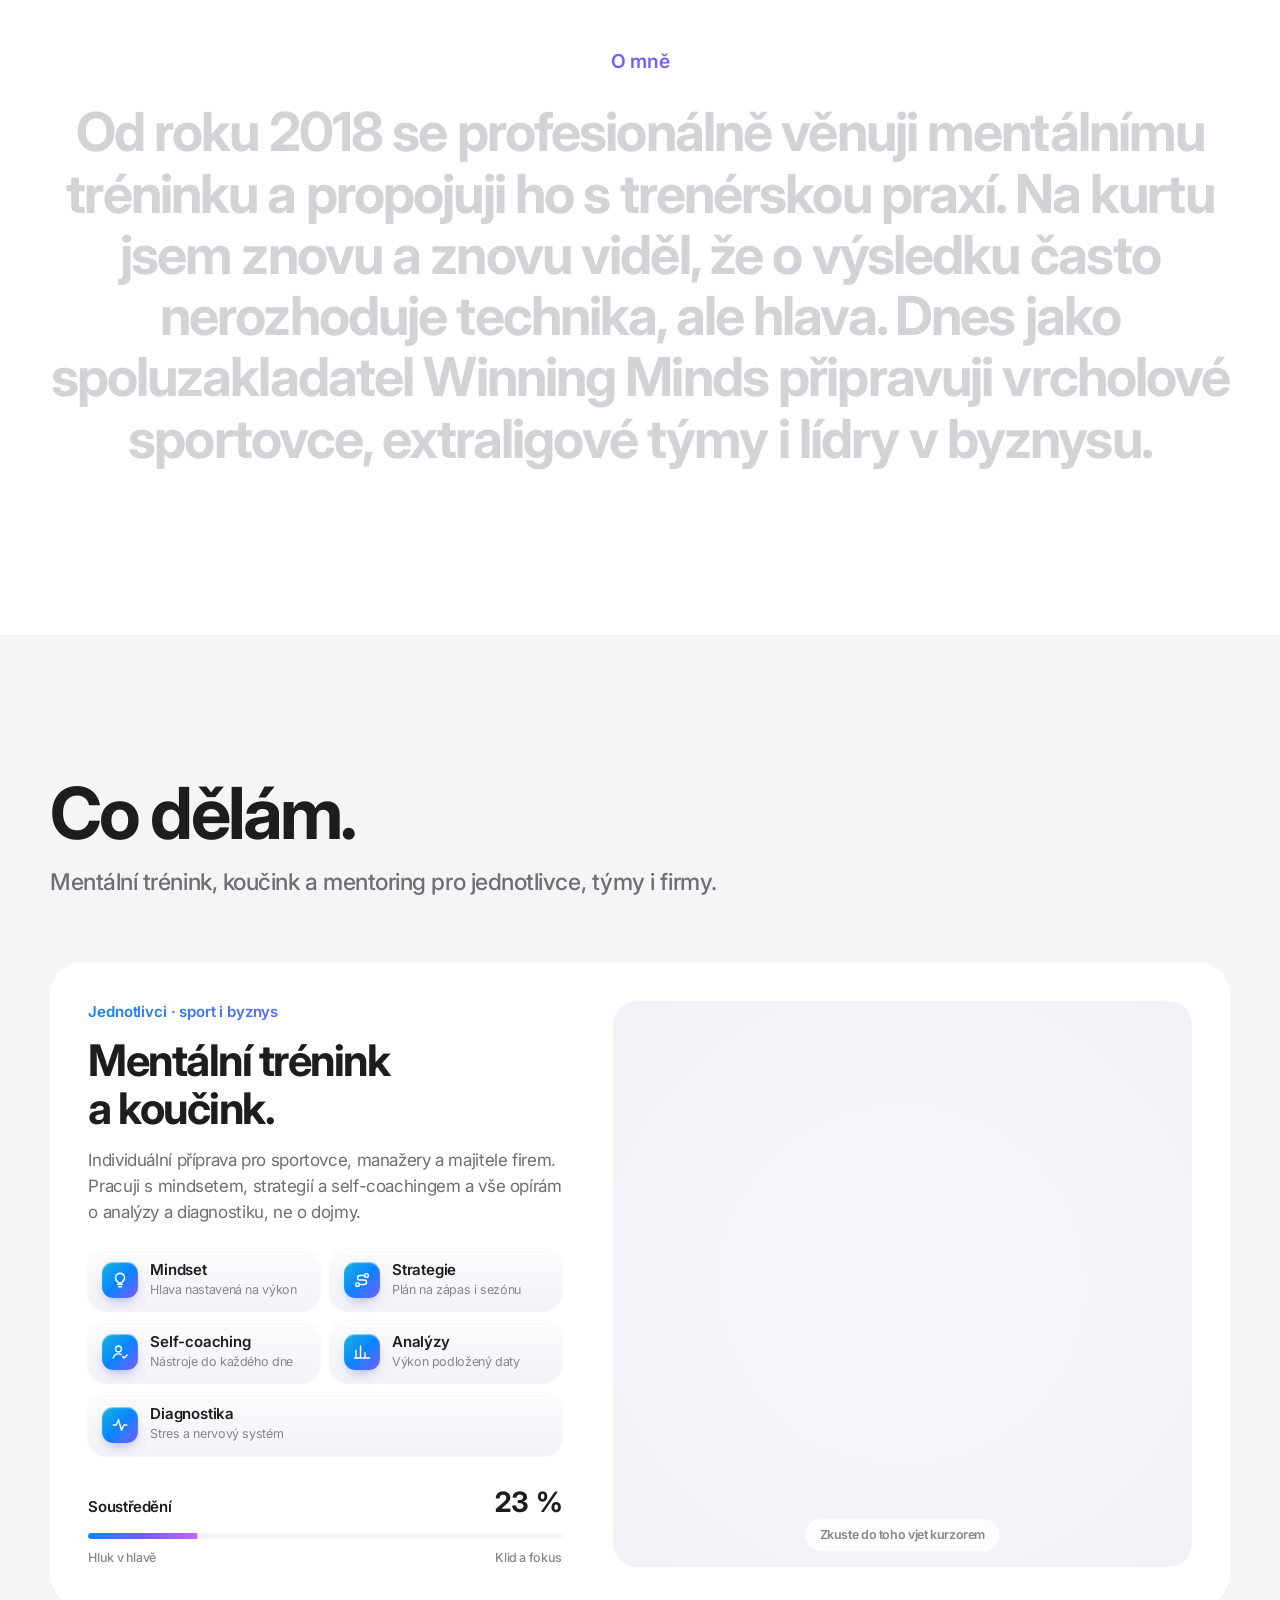
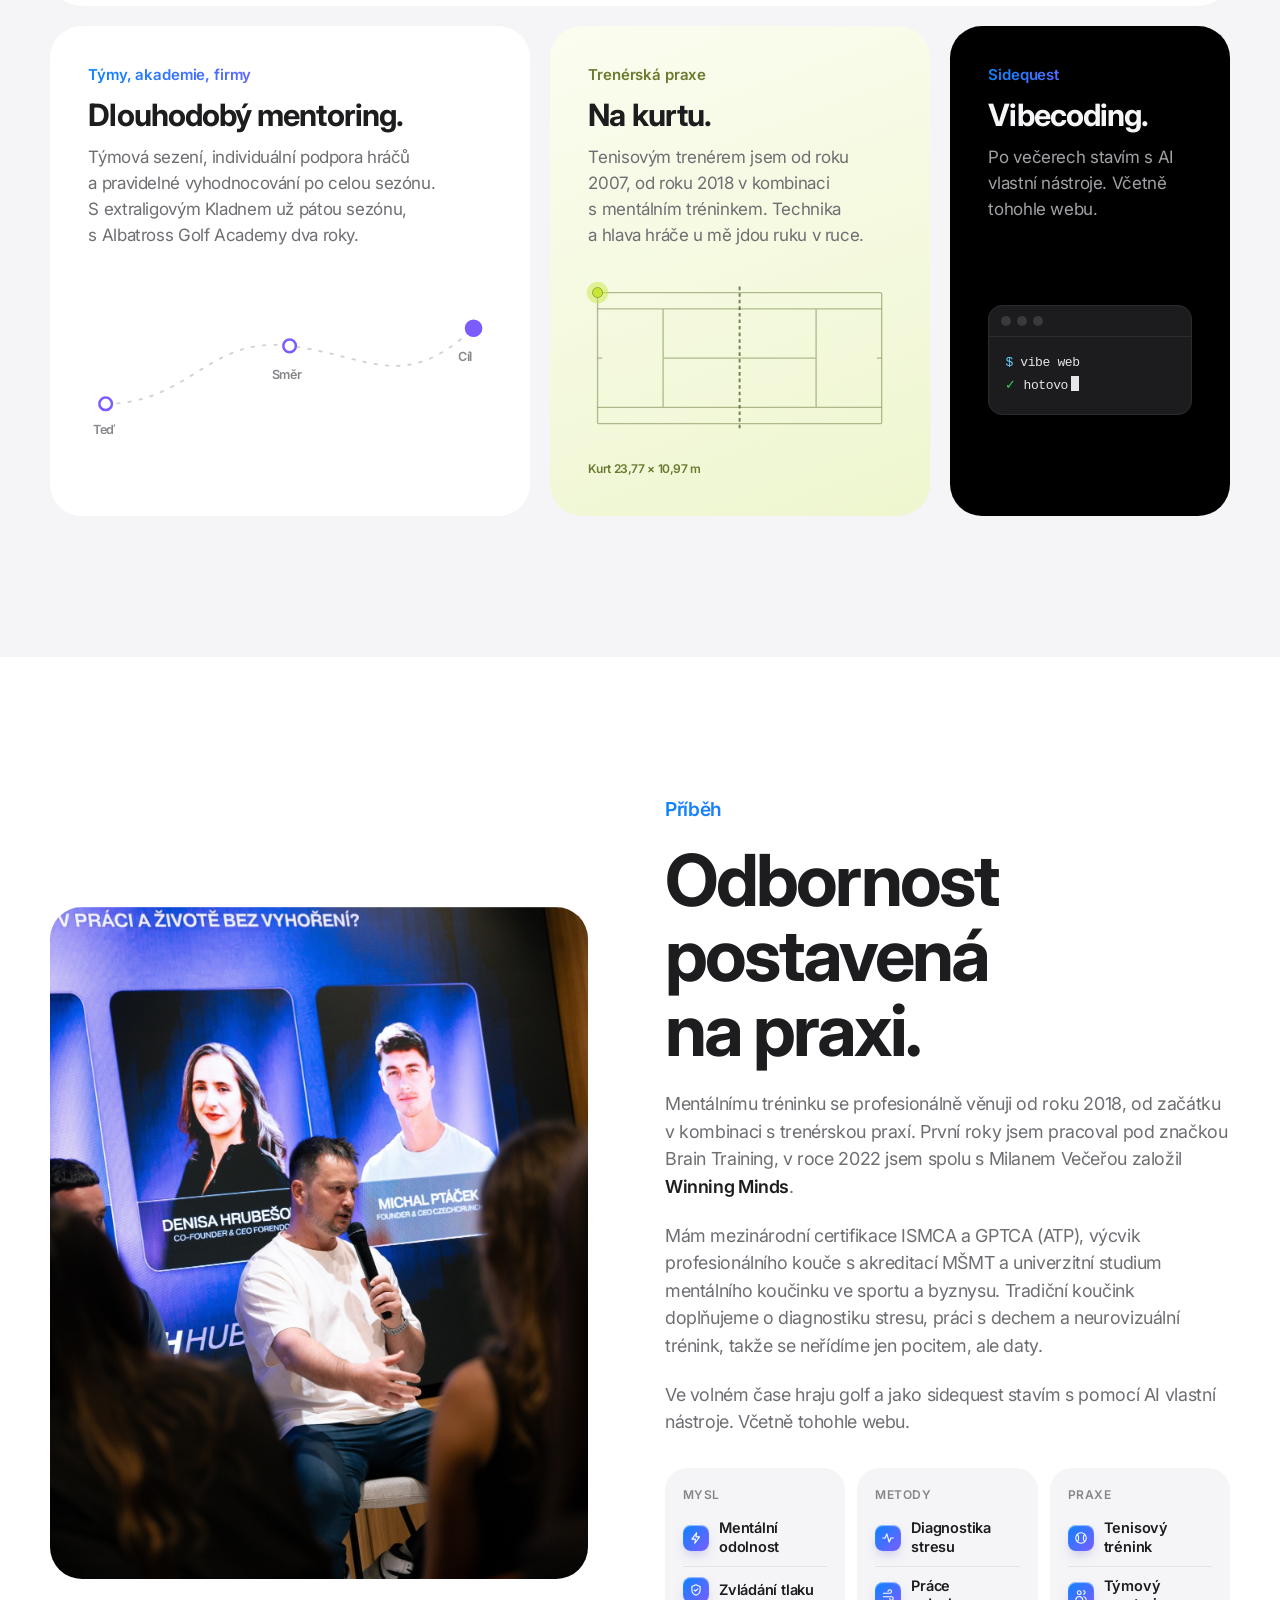
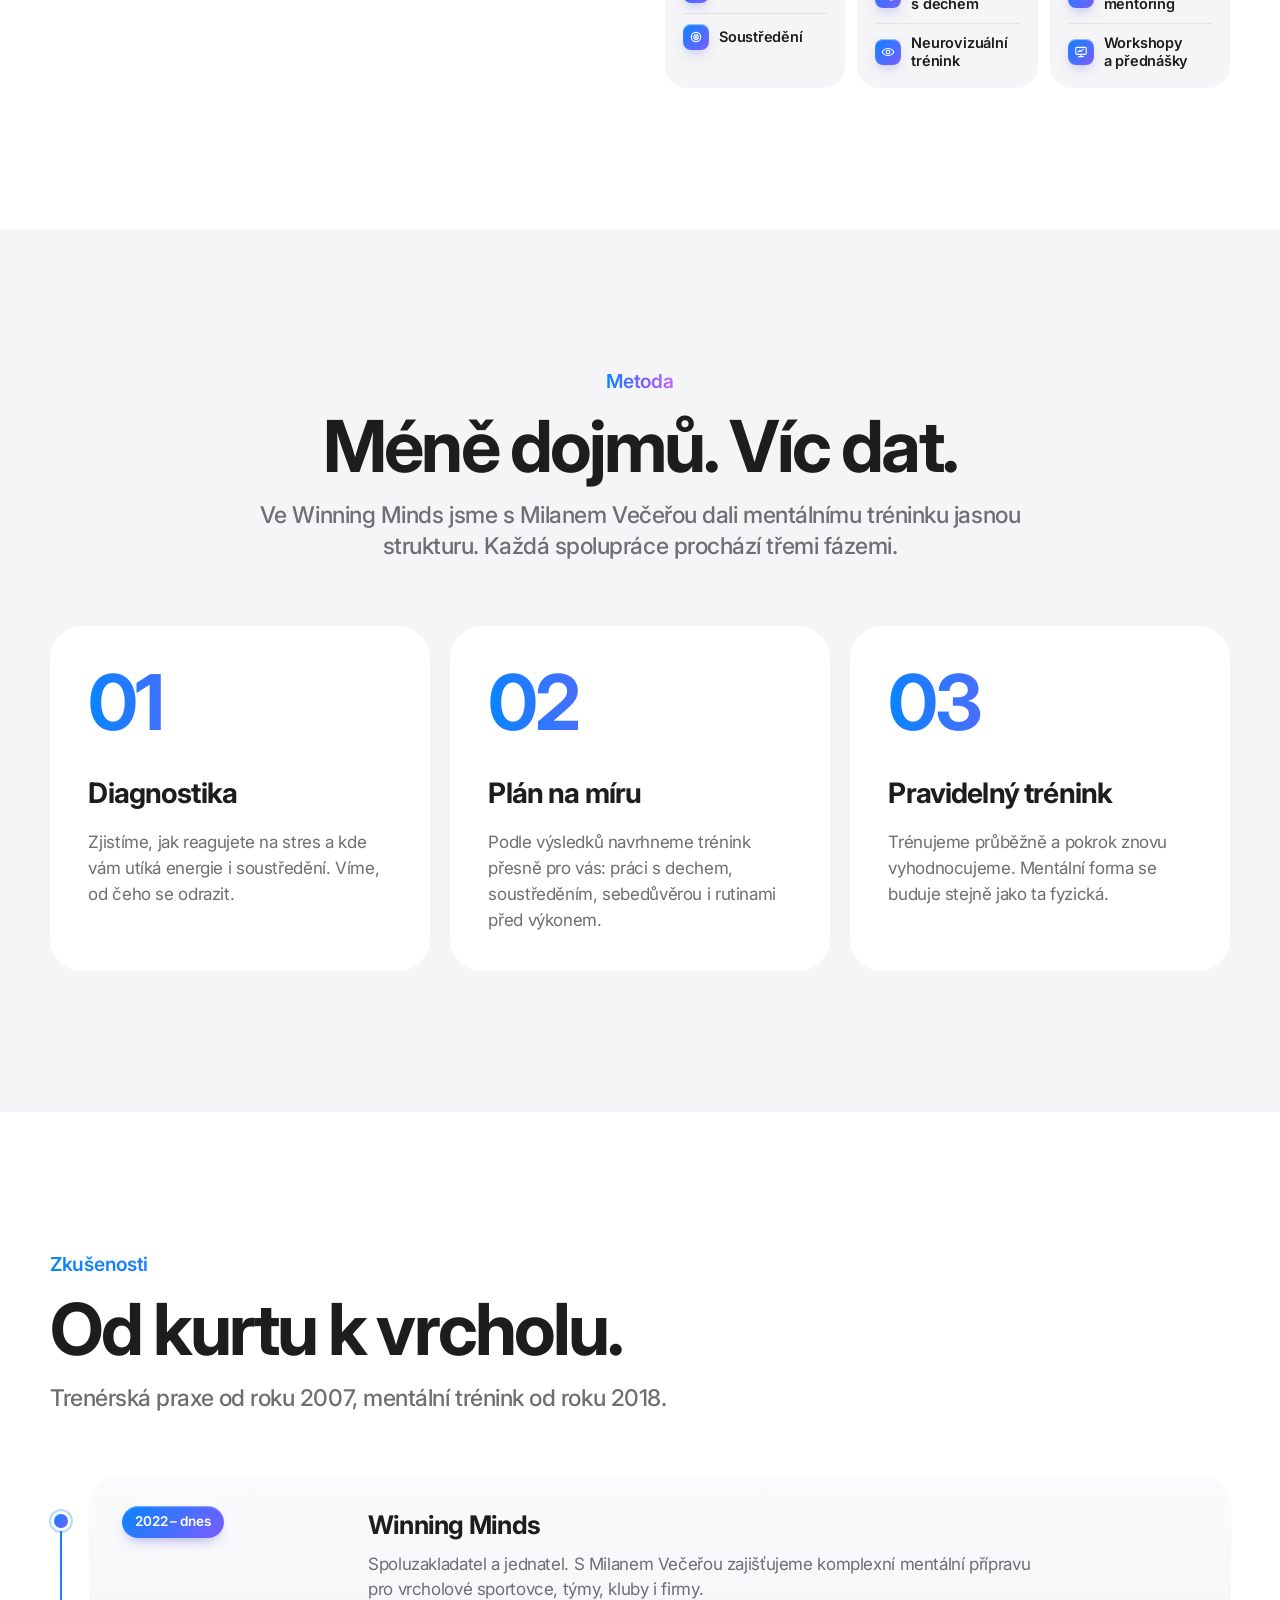
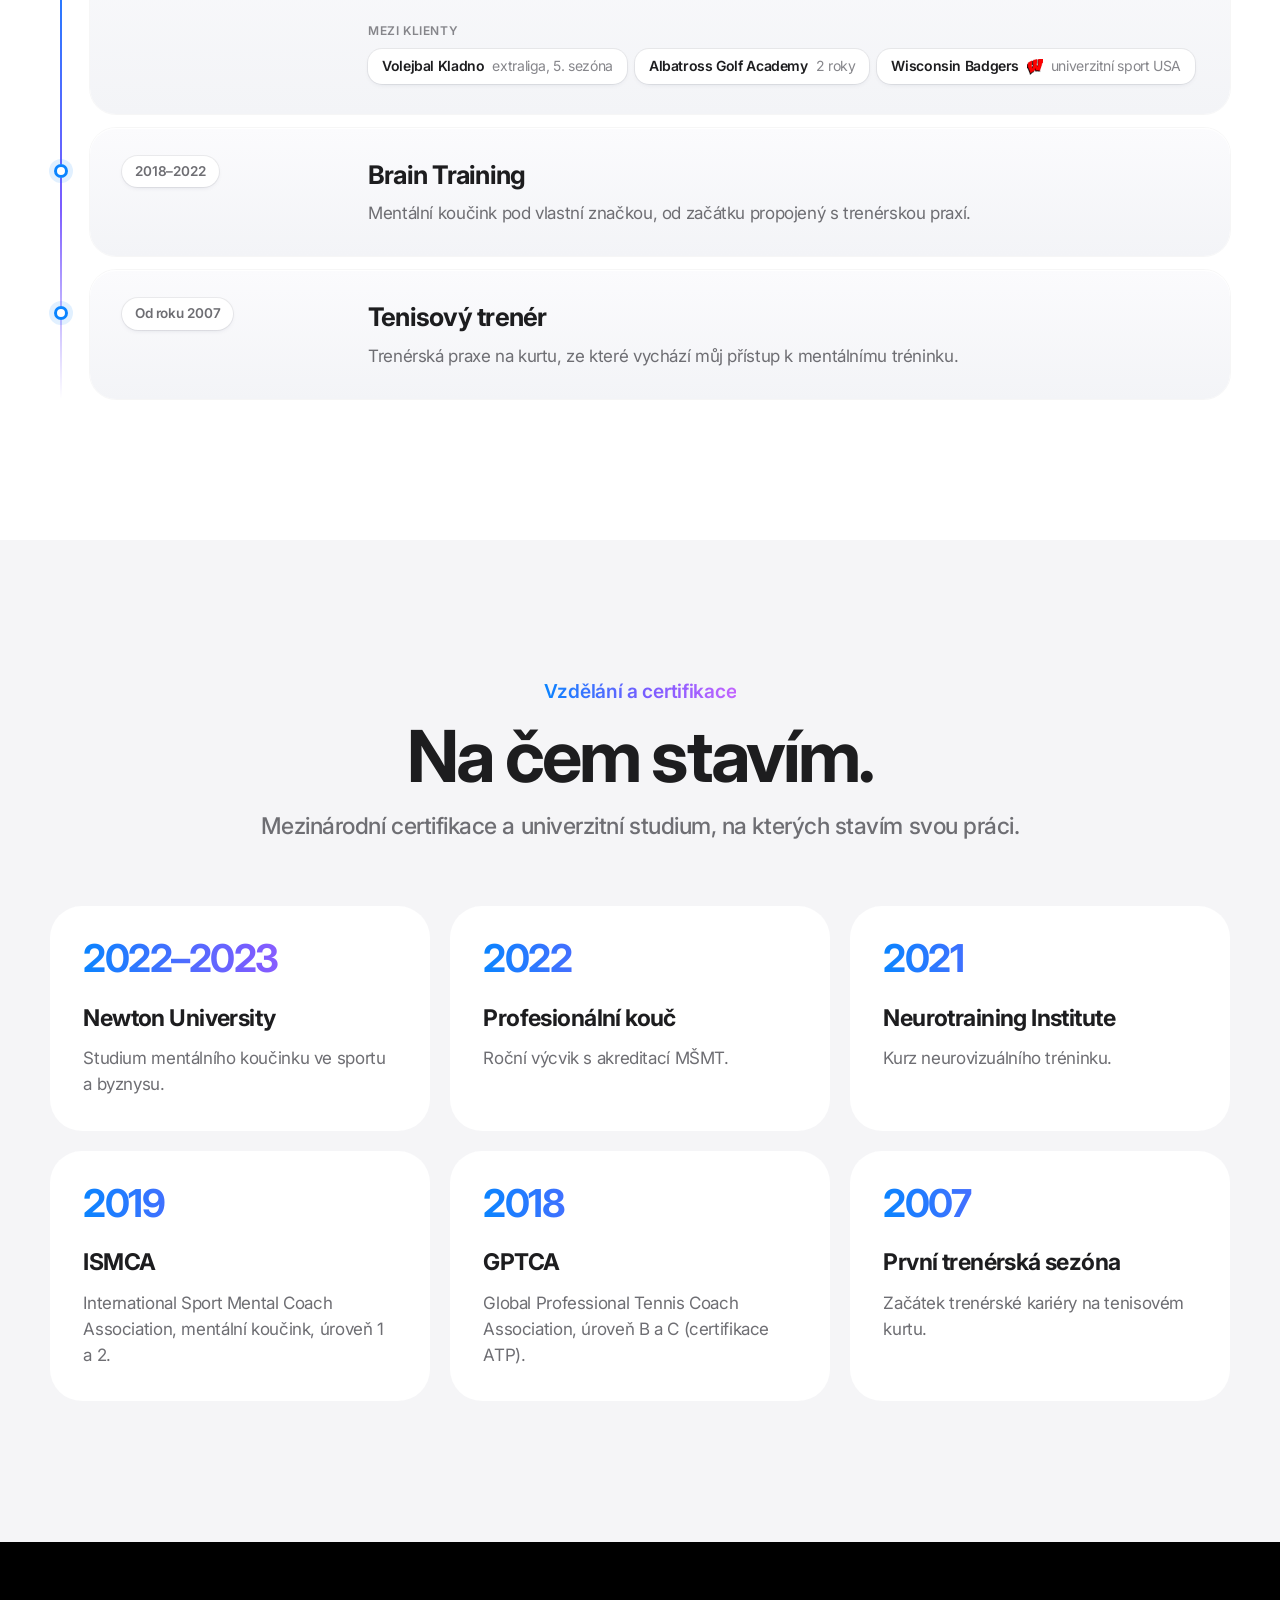
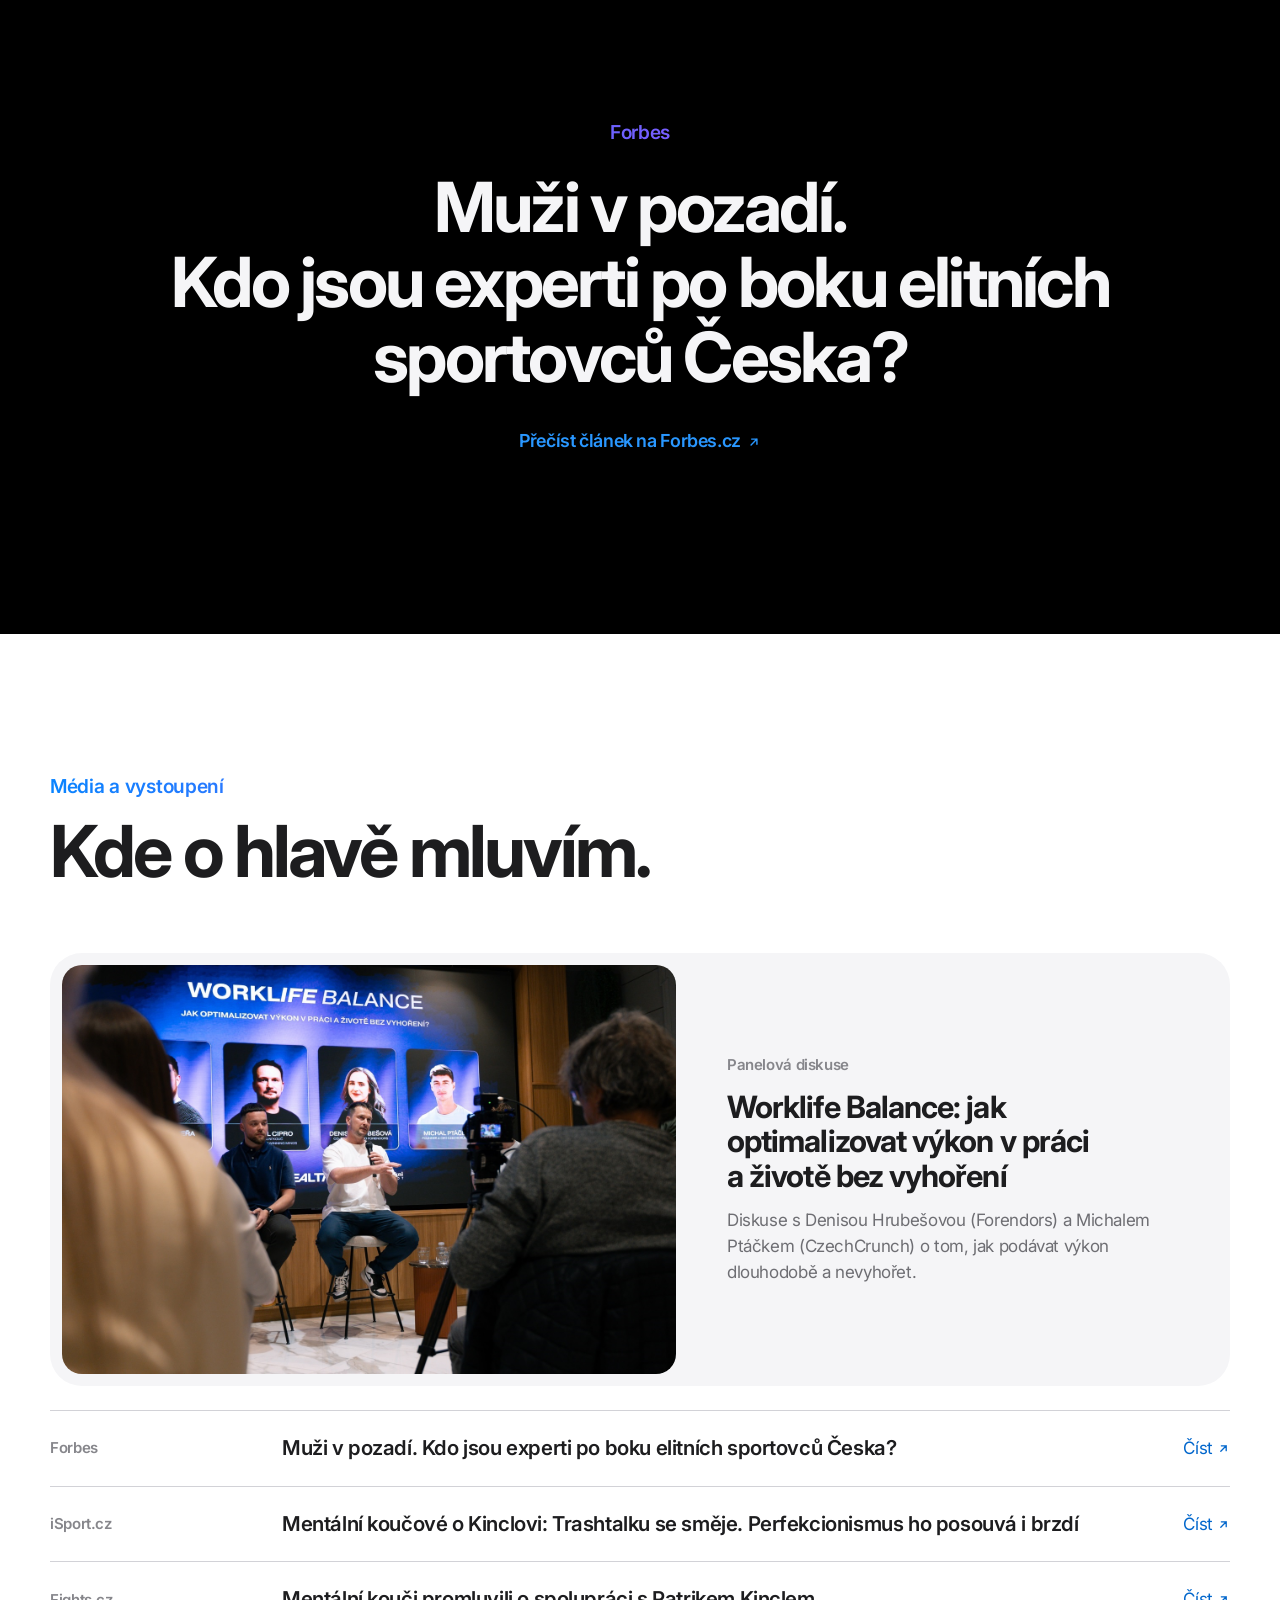
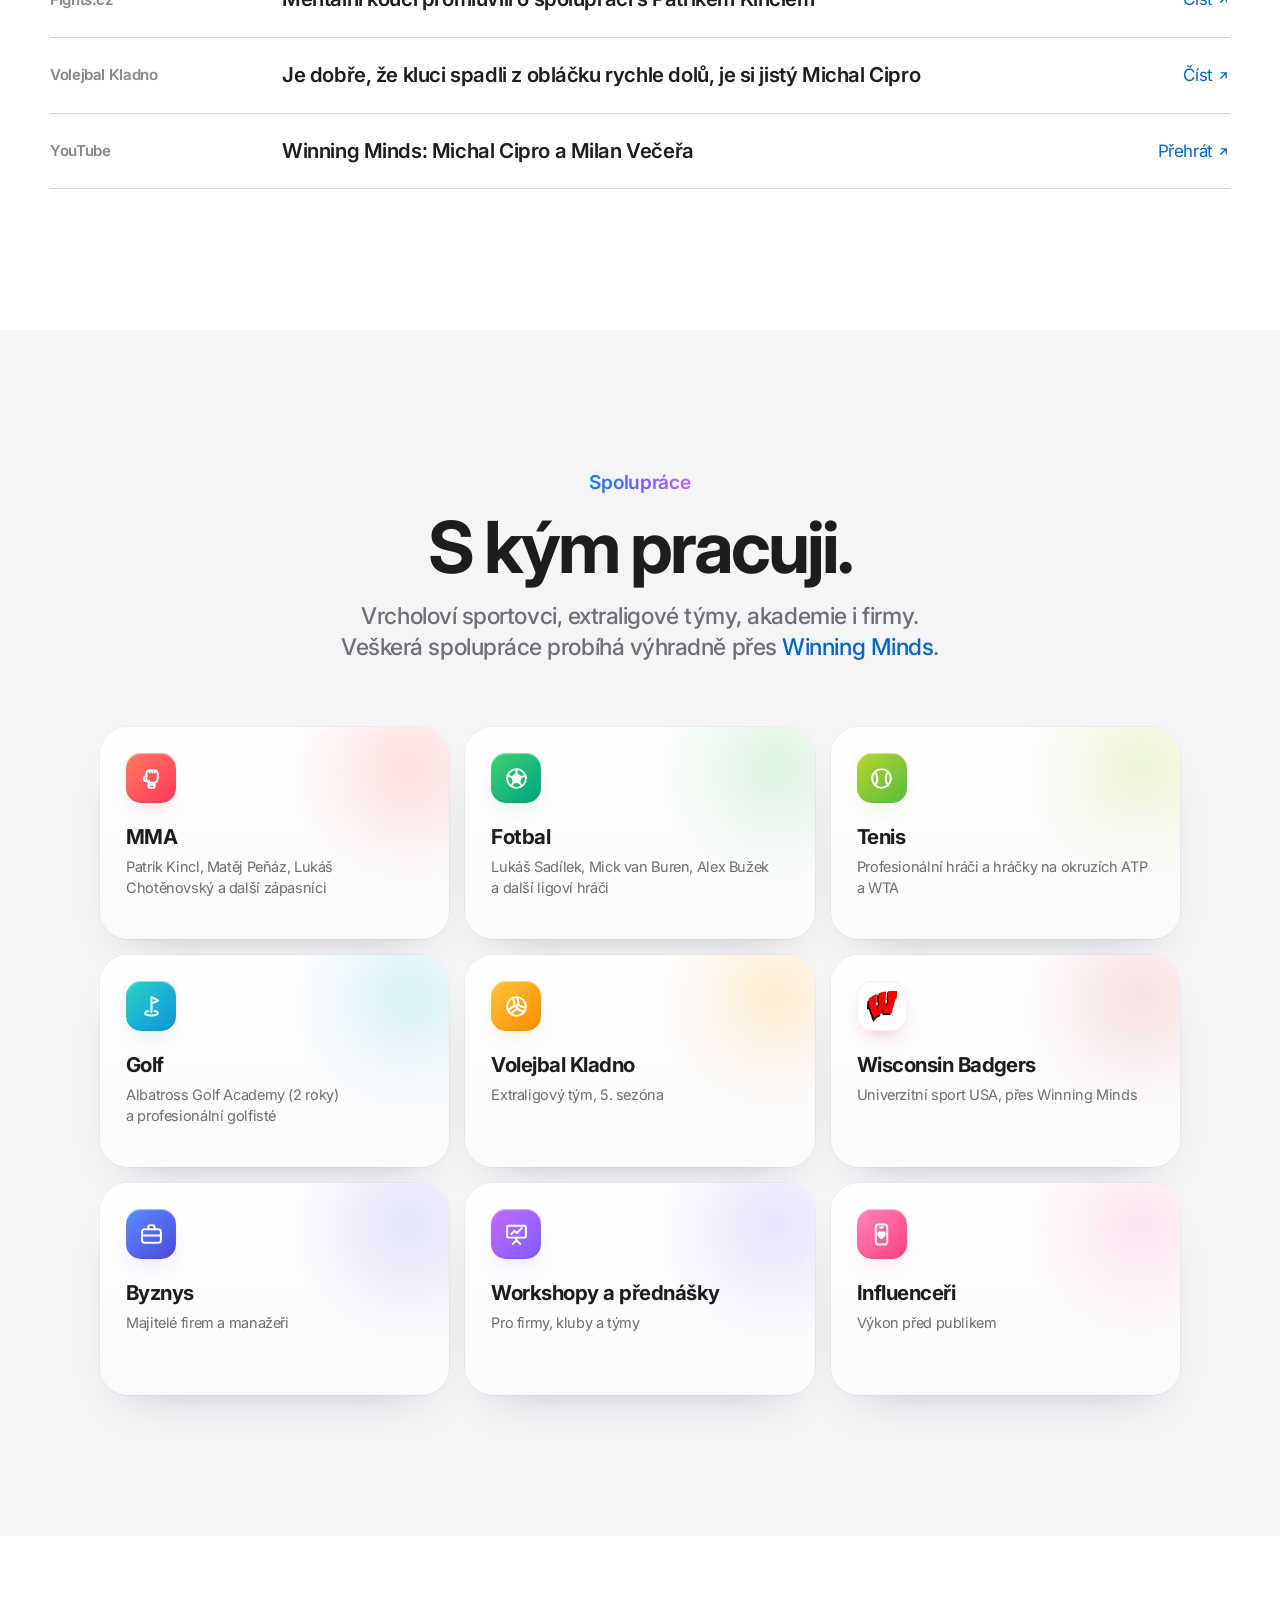
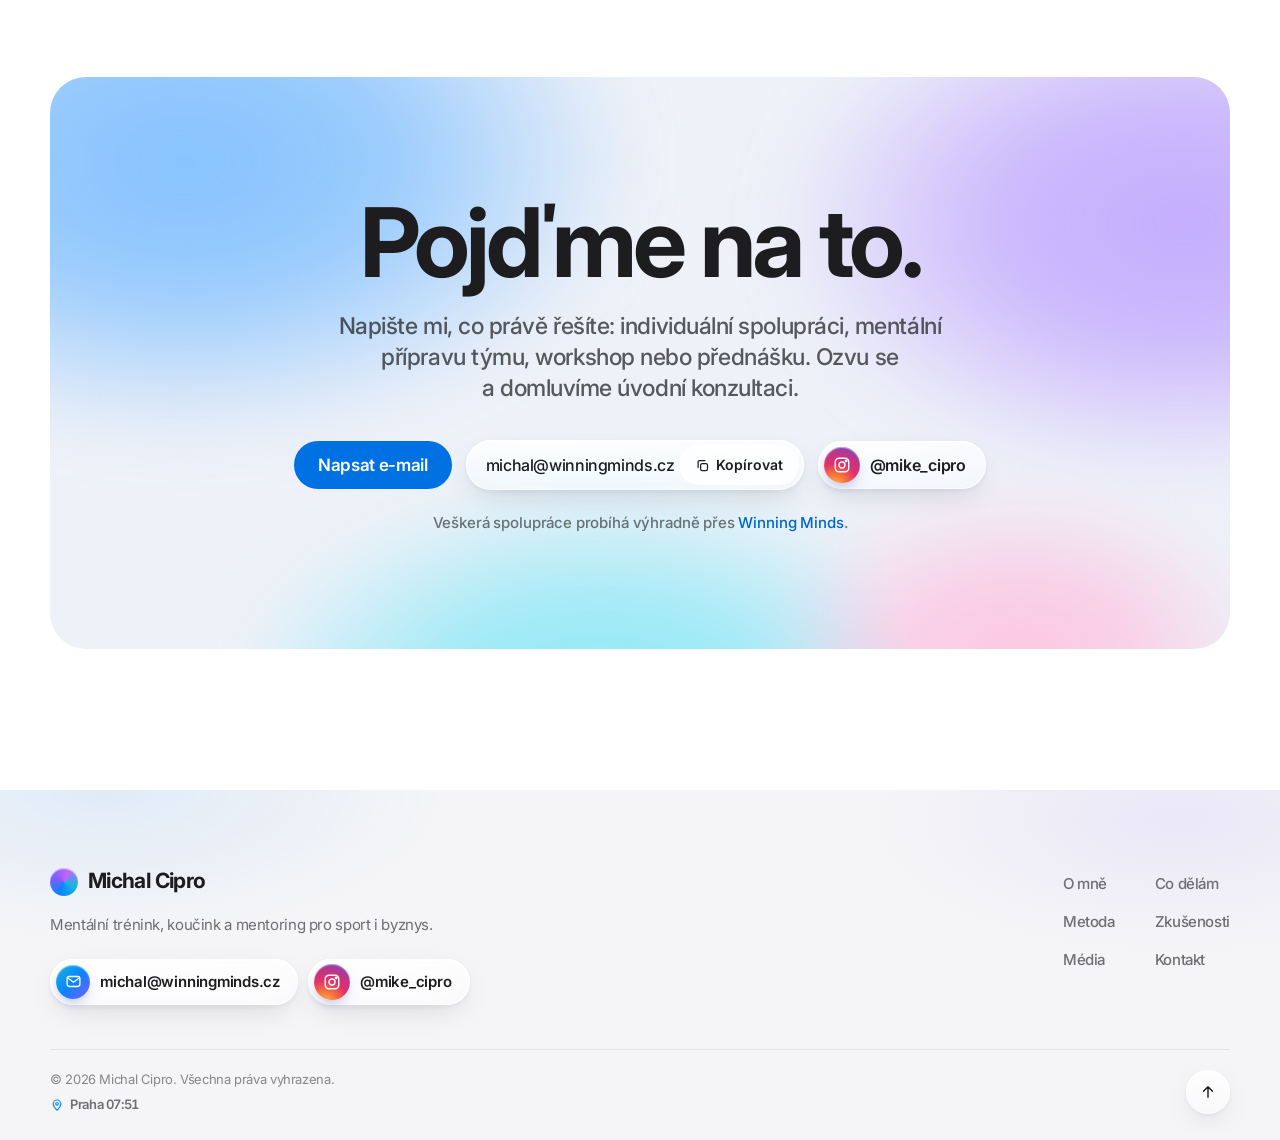
==== commit 5d064b8a: "Put the Badgers logo after the name so client names line up Co-Authored-By: Claude Opus 5.5 <noreply" ====
--- a/index.html
+++ b/index.html
@@ -229,7 +229,7 @@
       <p class="sub rv">Trenérská praxe od roku 2007, mentální trénink od roku 2018.</p>
     </div>
     <ol class="exp">
-      <li class="rv exp-now"><span class="exp-when">2022 – dnes</span><div><h3>Winning&nbsp;Minds</h3><p>Spoluzakladatel a&nbsp;jednatel. S&nbsp;Milanem Večeřou zajišťujeme komplexní mentální přípravu pro vrcholové sportovce, týmy, kluby i&nbsp;firmy.</p><p class="exp-clients-label">Mezi klienty</p><ul class="exp-clients"><li><b>Volejbal Kladno</b><span>extraliga, 5.&nbsp;sezóna</span></li><li><b>Albatross Golf Academy</b><span>2&nbsp;roky</span></li><li><img src="assets/img/wisconsin-w.png" alt="" width="373" height="380" loading="lazy"><b>Wisconsin Badgers</b><span>univerzitní sport USA</span></li></ul></div></li>
+      <li class="rv exp-now"><span class="exp-when">2022 – dnes</span><div><h3>Winning&nbsp;Minds</h3><p>Spoluzakladatel a&nbsp;jednatel. S&nbsp;Milanem Večeřou zajišťujeme komplexní mentální přípravu pro vrcholové sportovce, týmy, kluby i&nbsp;firmy.</p><p class="exp-clients-label">Mezi klienty</p><ul class="exp-clients"><li><b>Volejbal Kladno</b><span>extraliga, 5.&nbsp;sezóna</span></li><li><b>Albatross Golf Academy</b><span>2&nbsp;roky</span></li><li><b>Wisconsin Badgers</b><img src="assets/img/wisconsin-w.png" alt="" width="373" height="380" loading="lazy"><span>univerzitní sport USA</span></li></ul></div></li>
       <li class="rv"><span class="exp-when">2018–2022</span><div><h3>Brain Training</h3><p>Mentální koučink pod vlastní značkou, od začátku propojený s&nbsp;trenérskou praxí.</p></div></li>
       <li class="rv"><span class="exp-when">Od roku 2007</span><div><h3>Tenisový trenér</h3><p>Trenérská praxe na kurtu, ze které vychází můj přístup k&nbsp;mentálnímu tréninku.</p></div></li>
     </ol>
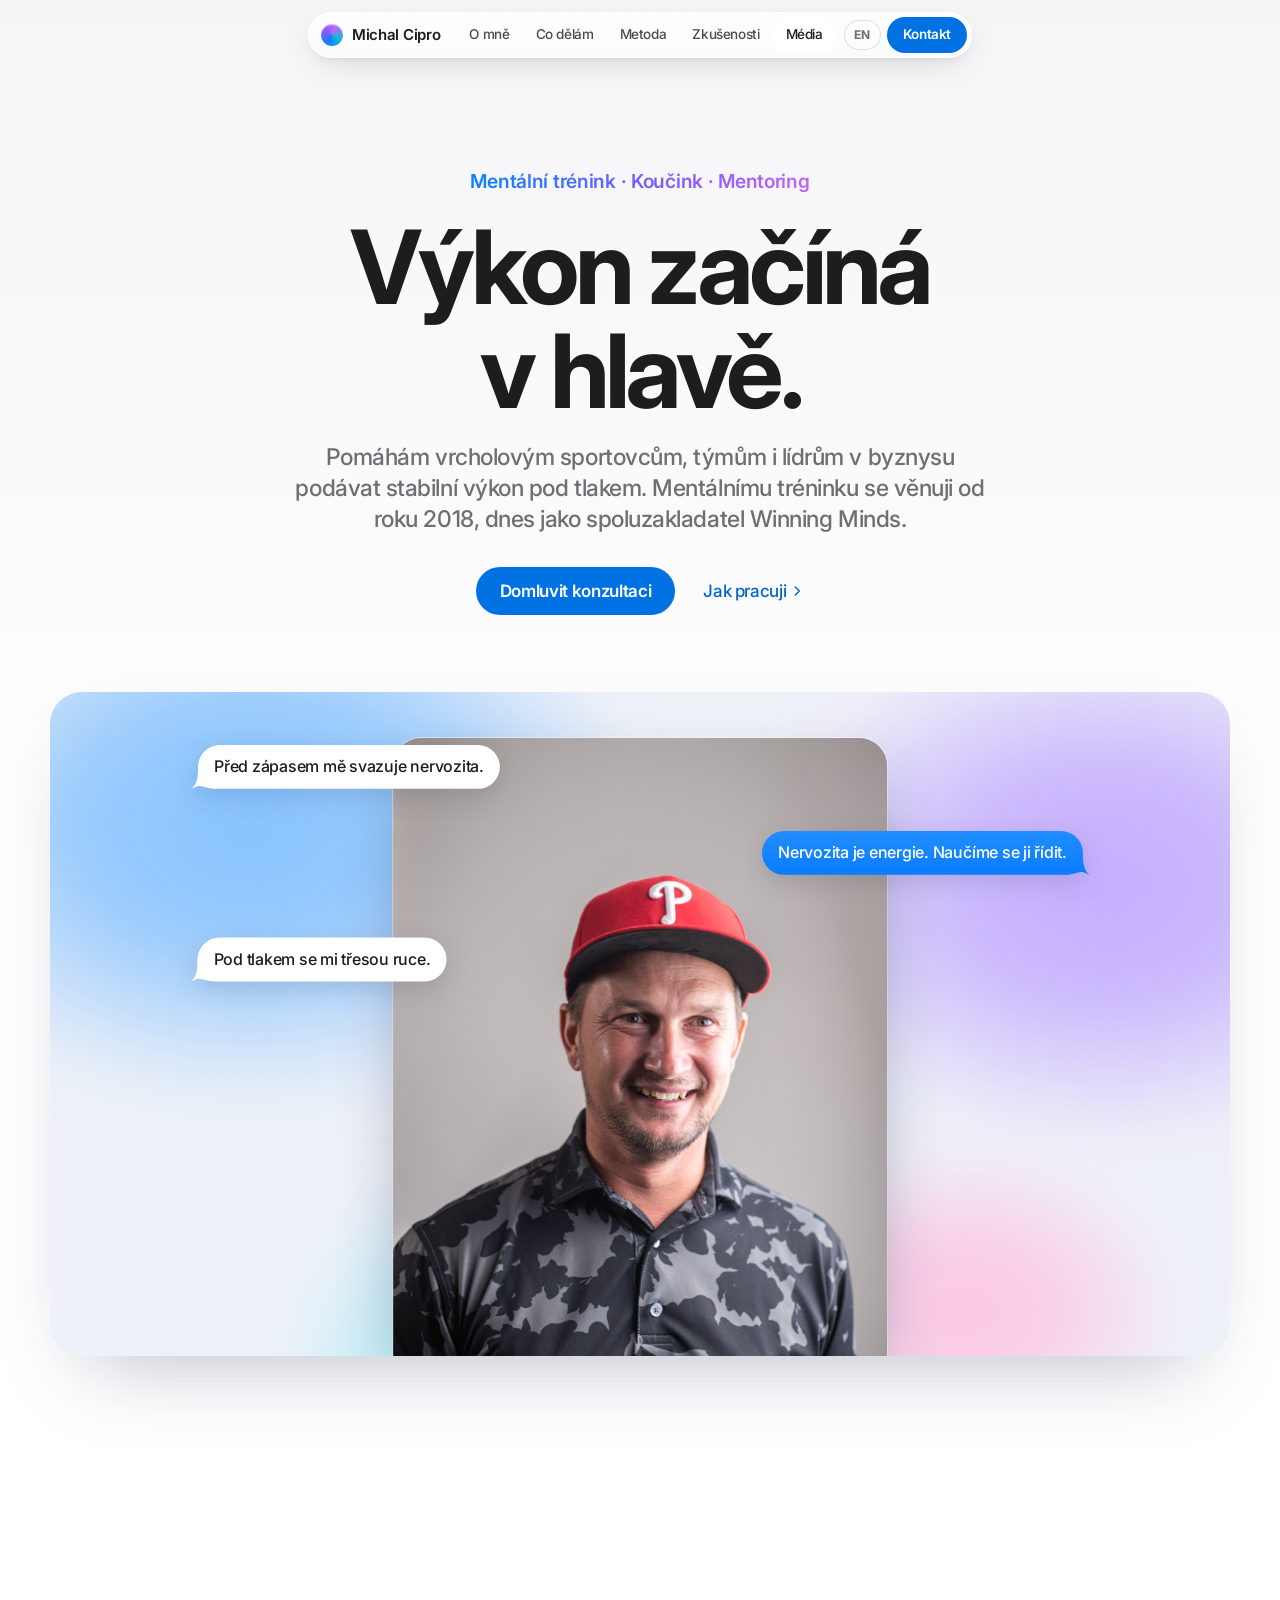
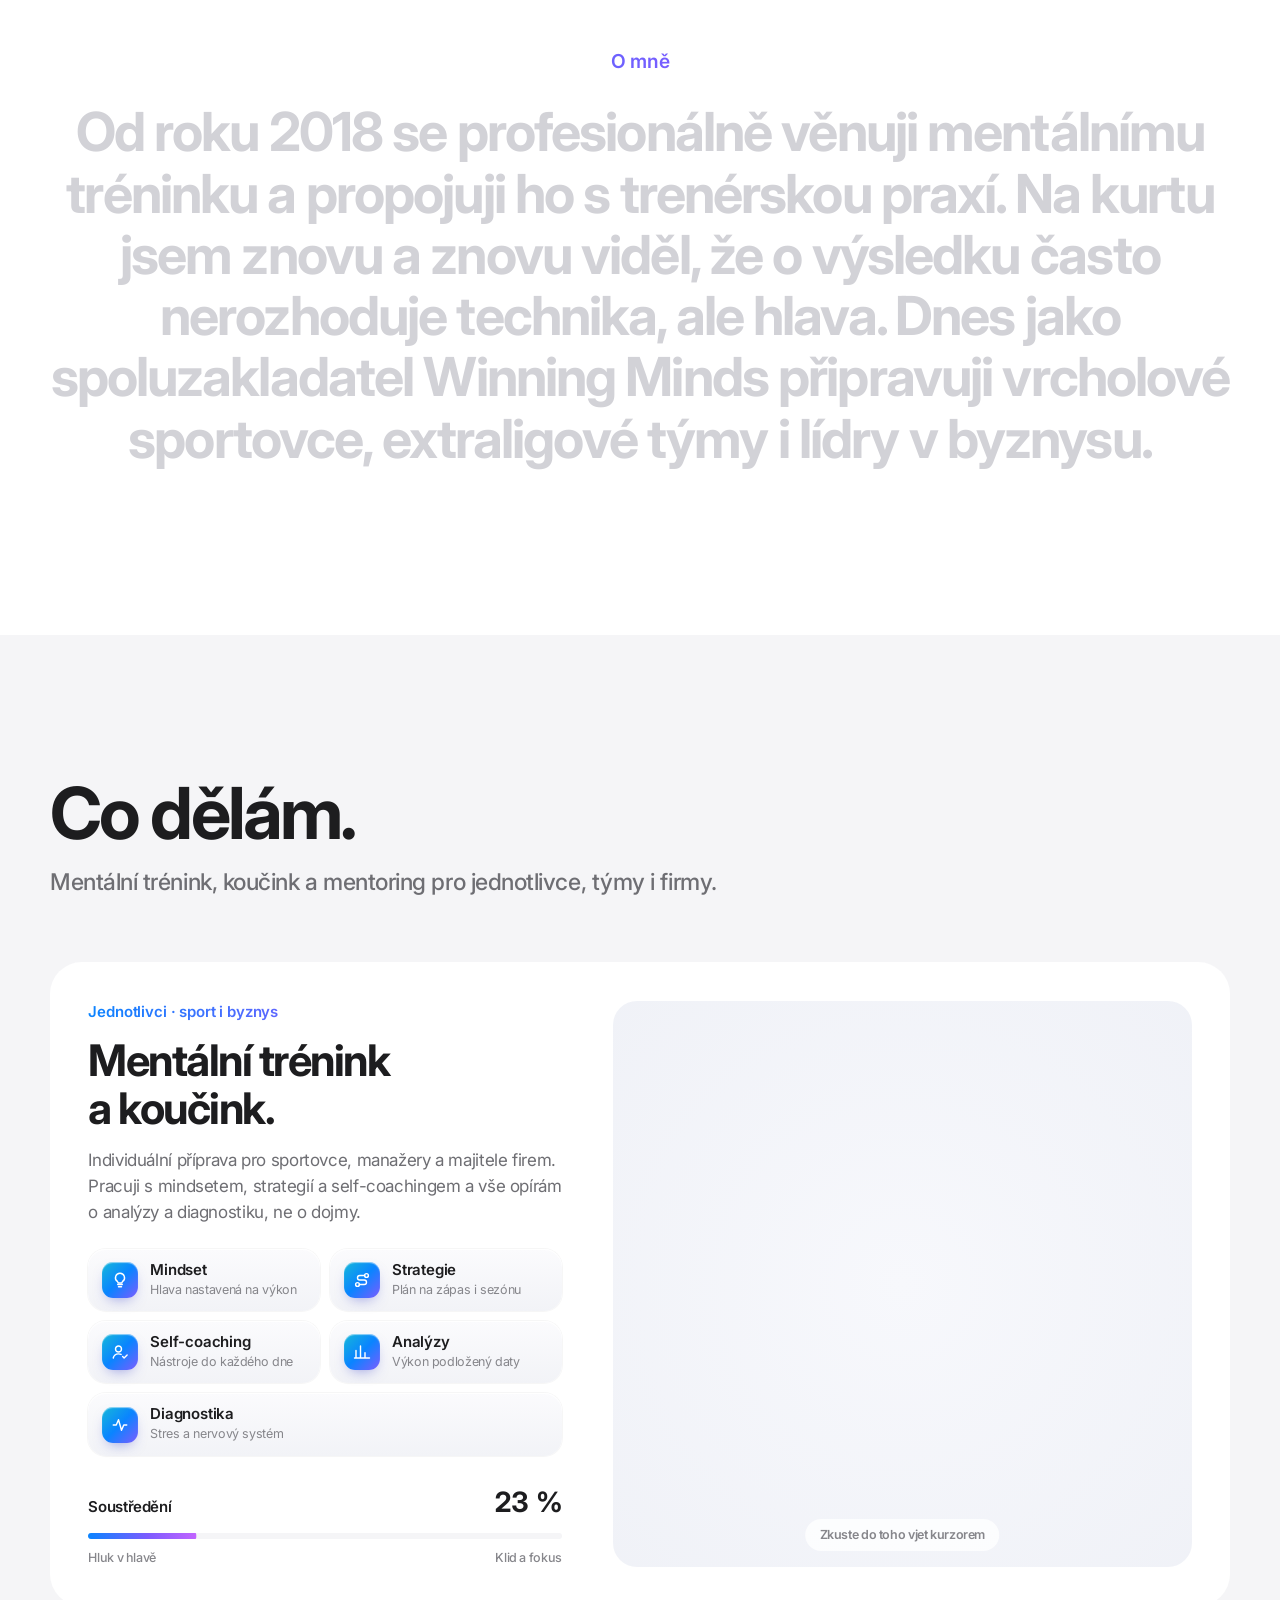
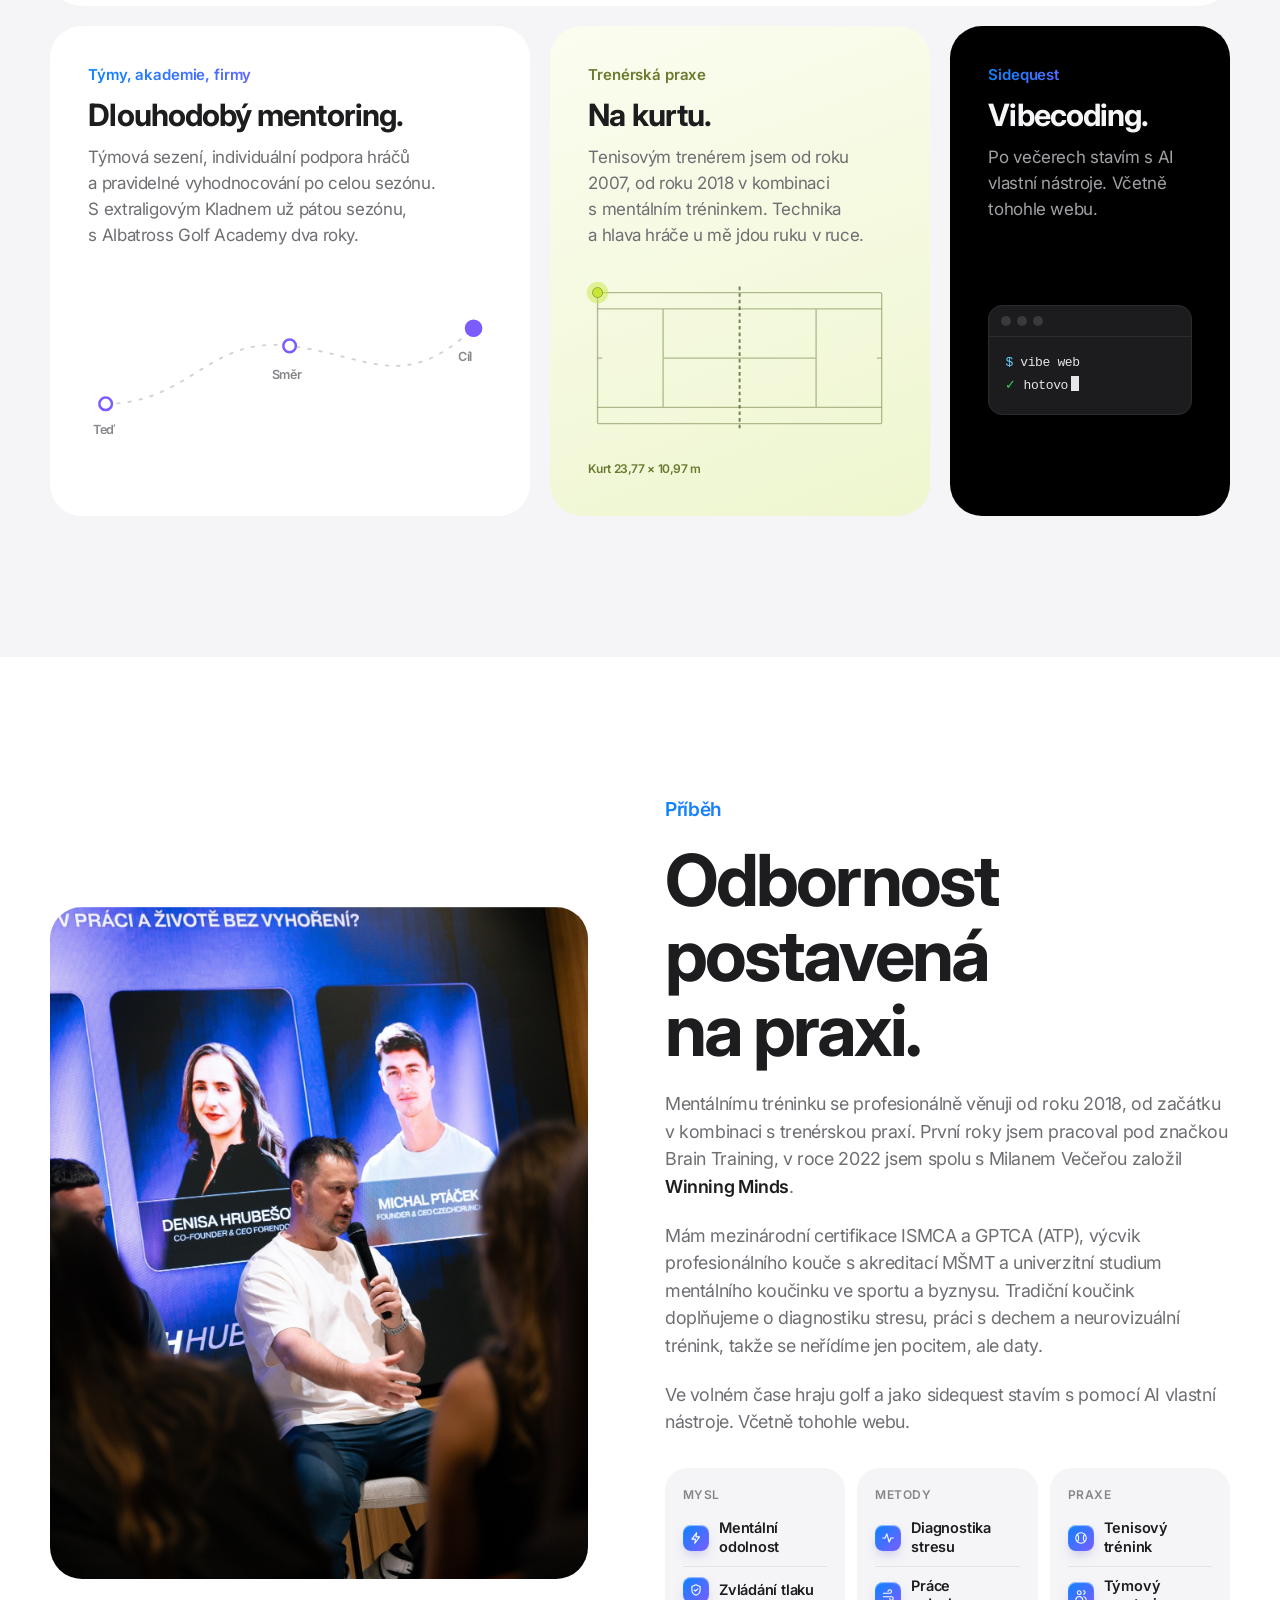
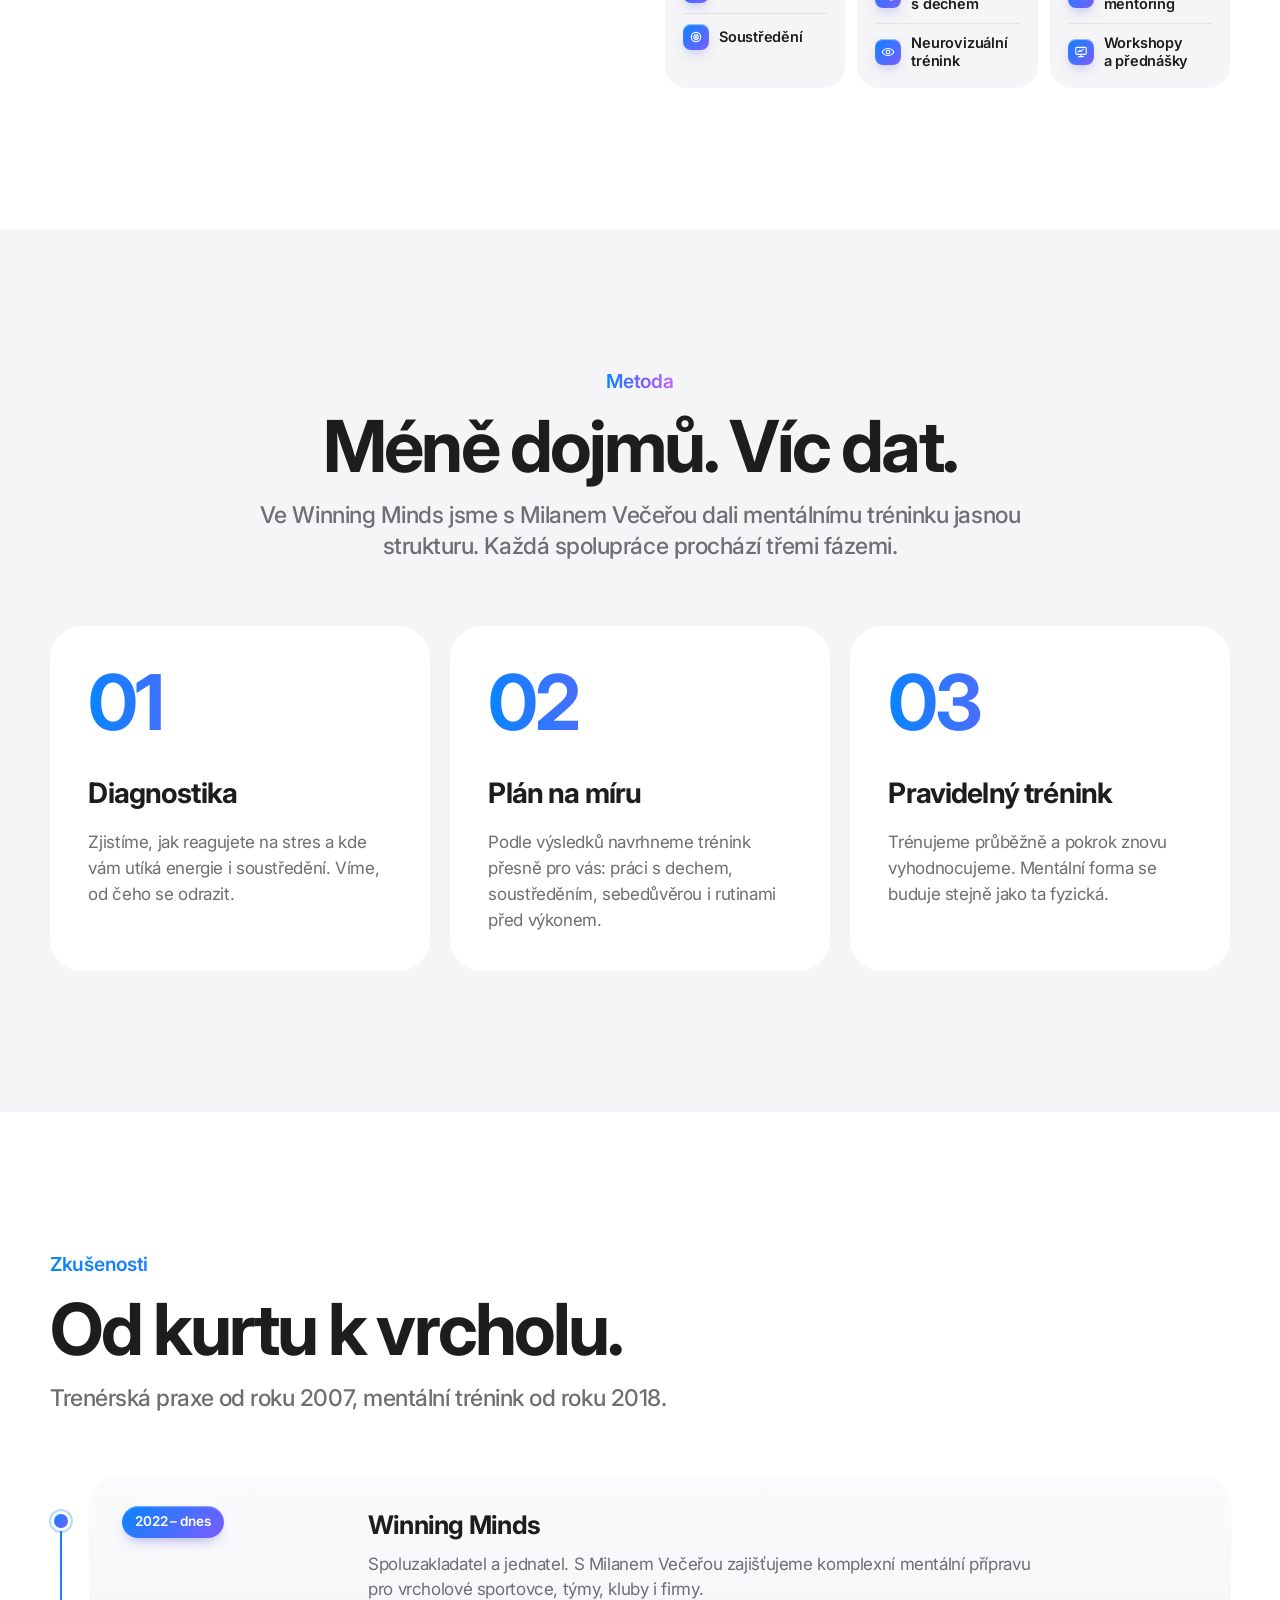
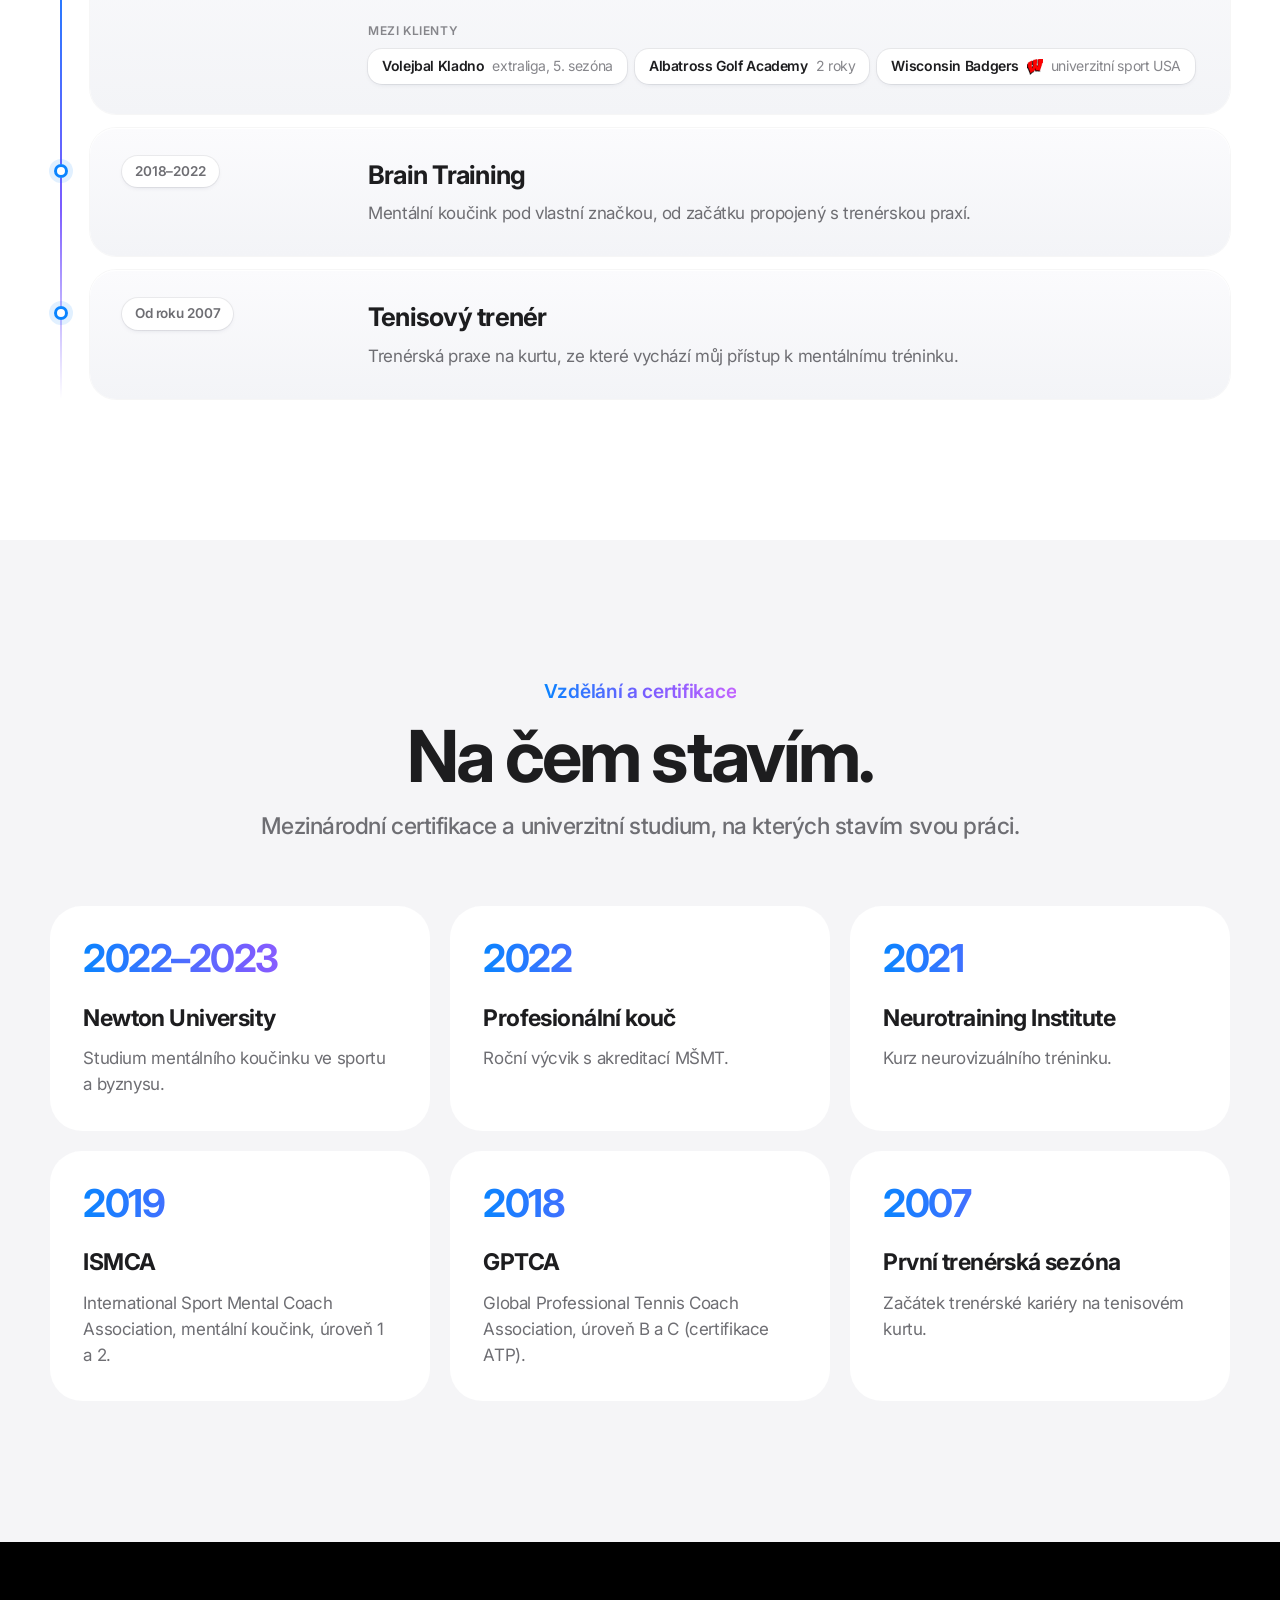
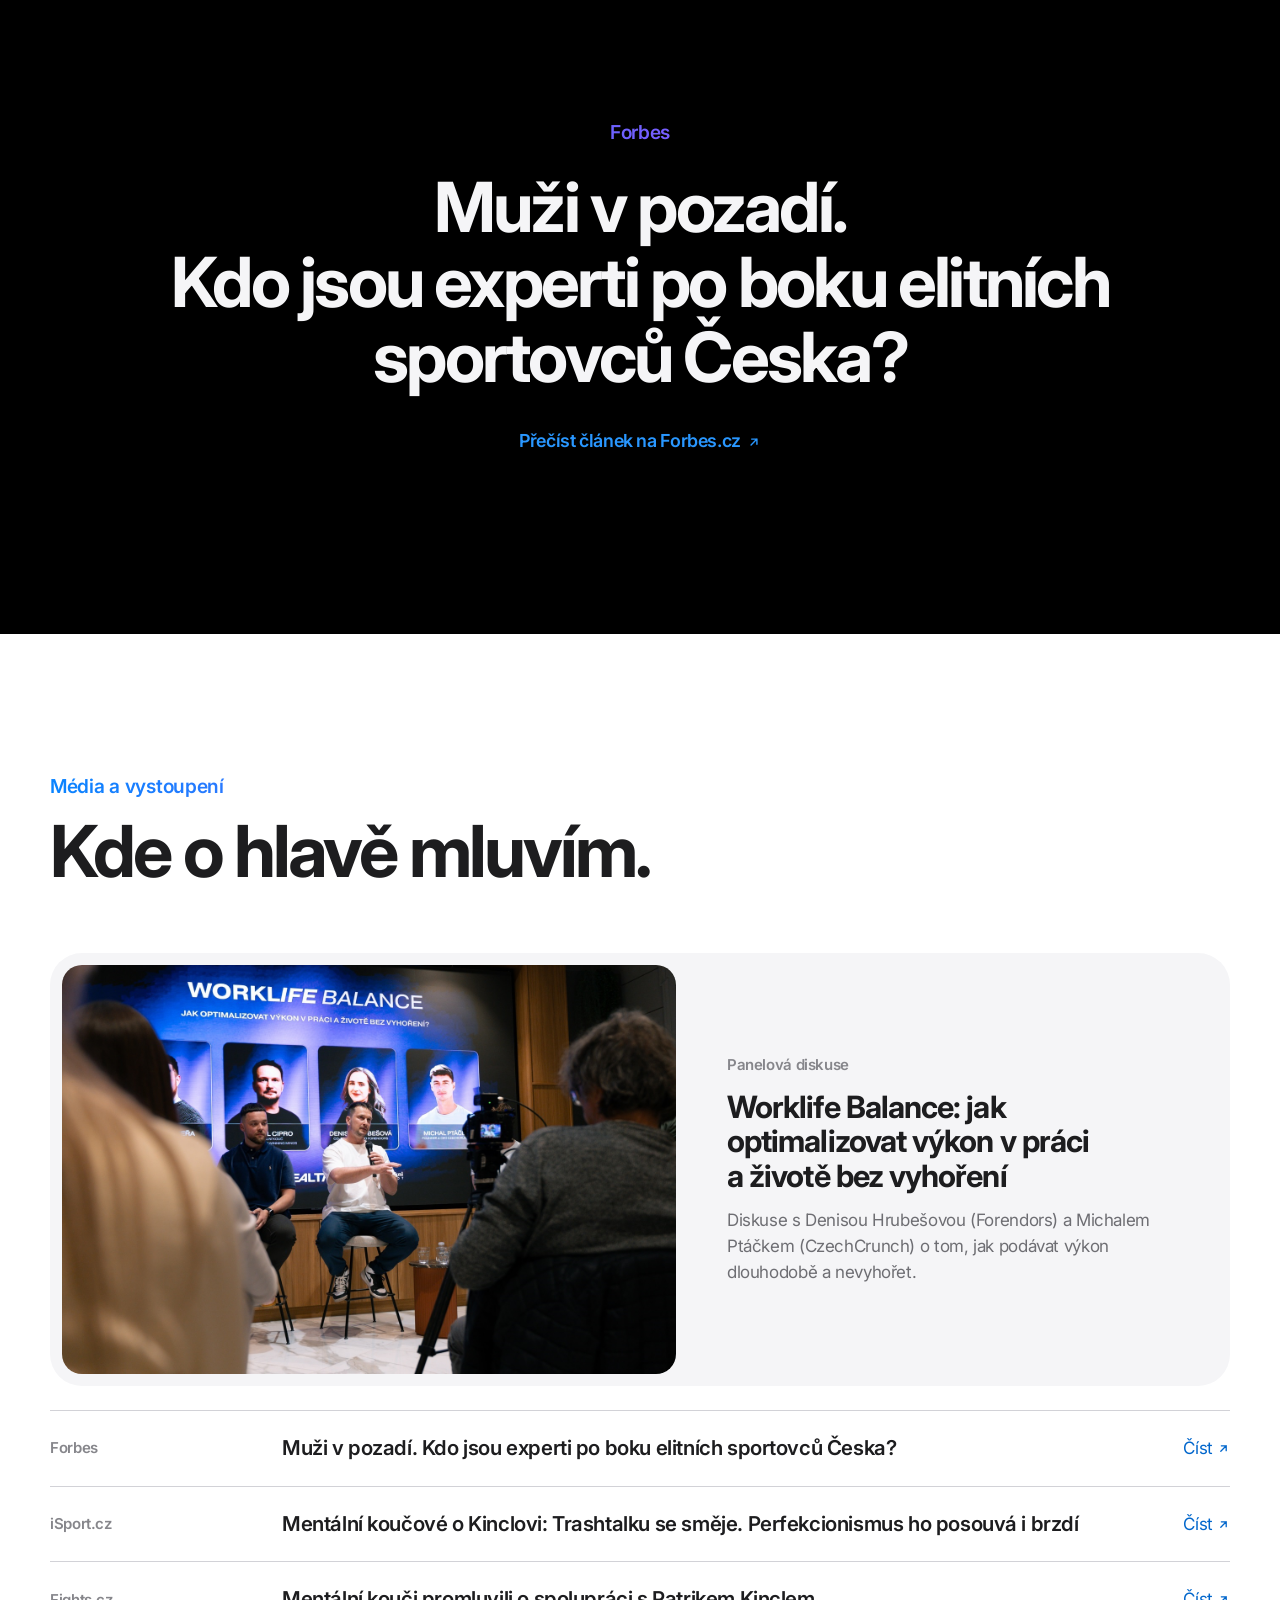
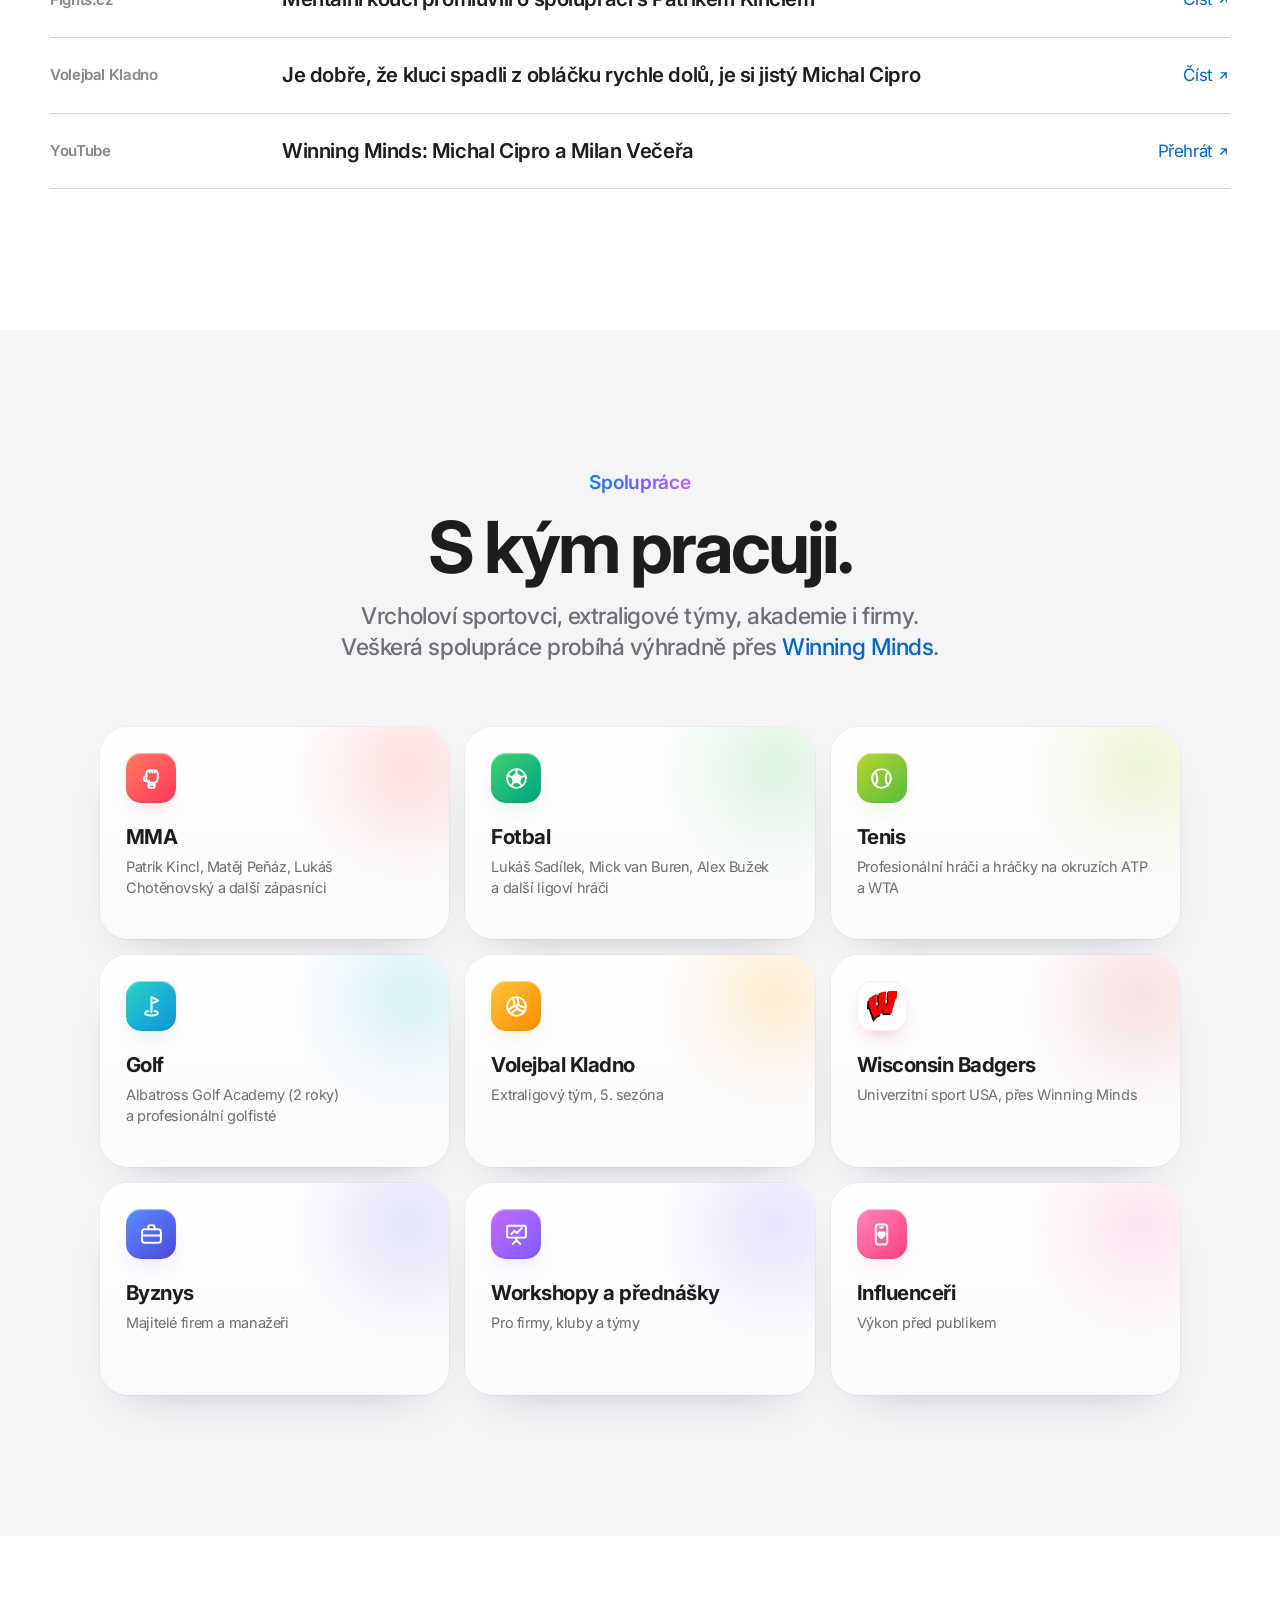
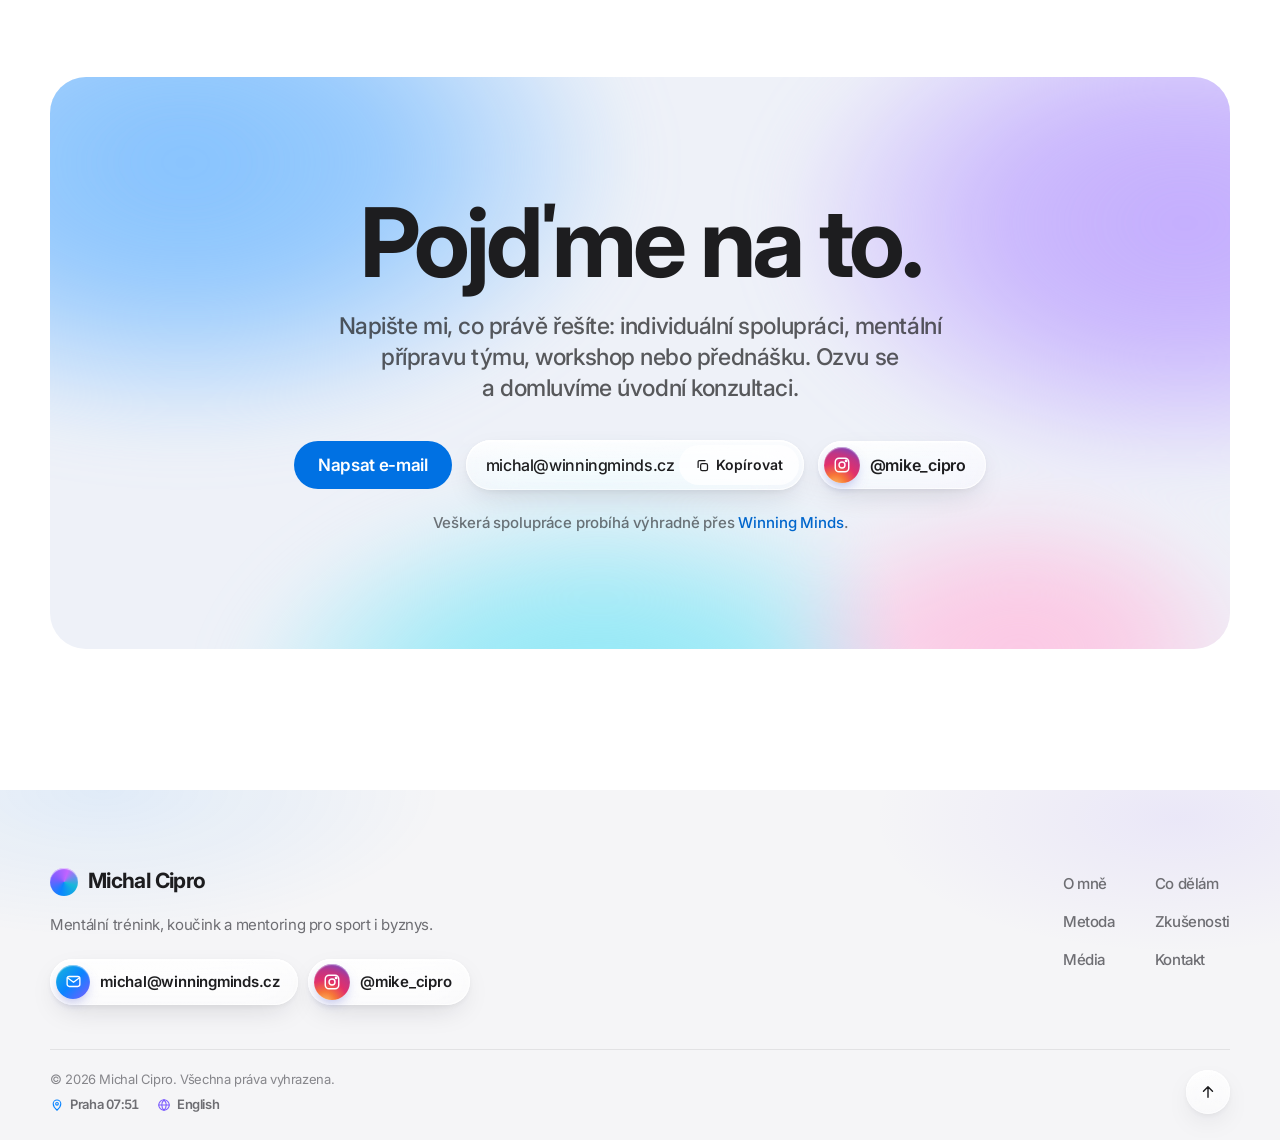
==== commit 6dd63d1c: "Add English version at /en/ with a language switch - en/index.html: same markup as the Czech page wi" ====
--- a/index.html
+++ b/index.html
@@ -6,8 +6,12 @@
 <title>Michal Cipro | Mentální trénink, koučink a mentoring</title>
 <meta name="description" content="Michal Cipro, mentální kouč a spoluzakladatel Winning Minds. Od roku 2018 mentální trénink, koučink a mentoring pro vrcholové sportovce, týmy a lídry v byznysu.">
 <link rel="canonical" href="https://michalcipro.com/">
+<link rel="alternate" hreflang="cs" href="https://michalcipro.com/">
+<link rel="alternate" hreflang="en" href="https://michalcipro.com/en/">
+<link rel="alternate" hreflang="x-default" href="https://michalcipro.com/">
 <meta property="og:type" content="website">
 <meta property="og:locale" content="cs_CZ">
+<meta property="og:locale:alternate" content="en_US">
 <meta property="og:url" content="https://michalcipro.com/">
 <meta property="og:title" content="Michal Cipro | Výkon začíná v hlavě">
 <meta property="og:description" content="Mentální trénink, koučink a mentoring pro vrcholové sportovce, týmy a lídry v byznysu.">
@@ -49,6 +53,7 @@
       <li><a href="#zkusenosti">Zkušenosti</a></li>
       <li><a href="#media">Média</a></li>
     </ul>
+    <a class="nav-lang" href="en/" hreflang="en" lang="en" title="English version">EN</a>
     <a class="nav-cta" href="#kontakt">Kontakt</a>
     <button class="menu-btn" id="menu-btn" type="button" aria-label="Menu" aria-expanded="false" aria-controls="mobile-menu"><span></span><span></span></button>
   </nav>
@@ -60,6 +65,7 @@
   <a href="#zkusenosti">Zkušenosti</a>
   <a href="#media">Média</a>
   <a href="#kontakt">Kontakt</a>
+  <a class="menu-lang" href="en/" hreflang="en" lang="en"><svg viewBox="0 0 24 24" fill="none" stroke="currentColor" stroke-width="1.9" stroke-linecap="round" stroke-linejoin="round" aria-hidden="true"><circle cx="12" cy="12" r="9"/><path d="M3 12h18M12 3c2.5 2.6 3.8 5.6 3.8 9s-1.3 6.4-3.8 9c-2.5-2.6-3.8-5.6-3.8-9S9.5 5.6 12 3z"/></svg>English</a>
 </nav>
 
 <main id="top">
@@ -344,7 +350,10 @@
     <div class="foot-bottom">
       <div class="foot-meta">
         <p>© <span id="year">2026</span> Michal Cipro. Všechna práva vyhrazena.</p>
-        <span class="foot-clock"><svg viewBox="0 0 24 24" fill="none" stroke="currentColor" stroke-width="1.9" stroke-linecap="round" stroke-linejoin="round" aria-hidden="true"><path d="M12 21s-6.5-5.6-6.5-11a6.5 6.5 0 0 1 13 0c0 5.4-6.5 11-6.5 11z"/><circle cx="12" cy="10" r="2.3"/></svg><span data-clock>Praha</span></span>
+        <div class="foot-sub">
+          <span class="foot-clock"><svg viewBox="0 0 24 24" fill="none" stroke="currentColor" stroke-width="1.9" stroke-linecap="round" stroke-linejoin="round" aria-hidden="true"><path d="M12 21s-6.5-5.6-6.5-11a6.5 6.5 0 0 1 13 0c0 5.4-6.5 11-6.5 11z"/><circle cx="12" cy="10" r="2.3"/></svg><span data-clock>Praha</span></span>
+          <a class="foot-lang" href="en/" hreflang="en" lang="en"><svg viewBox="0 0 24 24" fill="none" stroke="currentColor" stroke-width="1.9" stroke-linecap="round" stroke-linejoin="round" aria-hidden="true"><circle cx="12" cy="12" r="9"/><path d="M3 12h18M12 3c2.5 2.6 3.8 5.6 3.8 9s-1.3 6.4-3.8 9c-2.5-2.6-3.8-5.6-3.8-9S9.5 5.6 12 3z"/></svg>English</a>
+        </div>
       </div>
       <a class="to-top lg" href="#top" aria-label="Zpět nahoru"><svg viewBox="0 0 24 24" fill="none" stroke="currentColor" stroke-width="1.9" stroke-linecap="round" stroke-linejoin="round" aria-hidden="true"><path d="M12 19V5M6 11l6-6 6 6"/></svg></a>
     </div>
--- a/assets/css/style.css
+++ b/assets/css/style.css
@@ -92,6 +92,15 @@
 .menu-btn[aria-expanded="true"] span:first-child{transform:translateY(3px) rotate(45deg)}
 .menu-btn[aria-expanded="true"] span:last-child{transform:translateY(-3px) rotate(-45deg)}
 @media (max-width:880px){.nav-links{display:none}.menu-btn{display:grid}}
+/* language switch: nav pill (desktop), menu row (mobile), footer link */
+.nav-lang{margin-left:6px;padding:6px 10px;border-radius:999px;font-size:12px;font-weight:700;letter-spacing:.04em;color:var(--ink-2);text-decoration:none;box-shadow:inset 0 0 0 1px rgba(0,0,0,.12);transition:background .25s,color .25s,box-shadow .25s}
+.nav-lang:hover{color:var(--ink);background:rgba(255,255,255,.7)}
+.nav.on-dark .nav-lang{color:rgba(245,245,247,.8);box-shadow:inset 0 0 0 1px rgba(255,255,255,.28)}
+.nav.on-dark .nav-lang:hover{color:#fff;background:rgba(255,255,255,.14)}
+@media (max-width:880px){.nav-lang{display:none}}
+.mobile-menu .menu-lang{display:flex;align-items:center;gap:10px;margin-top:6px;padding:16px 18px 10px;border-top:1px solid rgba(0,0,0,.08);border-radius:0;font-size:17px;letter-spacing:-.01em;color:var(--ink-2)}
+.mobile-menu .menu-lang:hover{background:none;color:var(--ink)}
+.menu-lang svg{width:20px;height:20px;color:#7c5cff}
 /* over dark sections ([data-nav-dark]) the pill turns into dark glass */
 .nav{transition:background .45s var(--ease),box-shadow .45s var(--ease)}
 .nav::before,.nav::after{transition:opacity .45s var(--ease)}
@@ -124,6 +133,8 @@
 .hero-text{display:grid;justify-items:center;gap:18px;max-width:900px;margin-inline:auto;padding-inline:var(--pad)}
 .hero .h-hero{margin-top:4px}
 .hero .sub{max-width:30em}
+html[lang="en"] .hero-text{max-width:1060px}
+.nobr{white-space:nowrap}
 .ctas{display:flex;flex-wrap:wrap;align-items:center;justify-content:center;gap:14px 28px;margin-top:14px}
 
 .stage-wrap{padding:clamp(48px,6vw,80px) var(--pad) clamp(80px,10vw,140px)}
@@ -228,7 +239,7 @@
 .manifest{padding-block:clamp(100px,13vw,190px);text-align:center}
 .manifest .eyebrow{margin-bottom:28px}
 .manifest-text{max-width:22em;margin-inline:auto;font-size:clamp(30px,4.2vw,56px);font-weight:700;line-height:1.14;letter-spacing:-.035em;color:var(--ink)}
-.js .manifest-text .w{color:#d2d2d7;transition:color .35s linear}
+.js .manifest-text .w{color:#d2d2d7;transition:color .35s linear;white-space:nowrap}
 .js .manifest-text .w.on{color:var(--ink)}
 .js .manifest-text .g .w.on{color:var(--violet)}
 
@@ -428,6 +439,10 @@
 .foot-meta p{margin:0}
 .foot-clock{display:inline-flex;align-items:center;gap:6px;font-weight:600;color:var(--ink-2);font-variant-numeric:tabular-nums}
 .foot-clock svg{width:14px;height:14px;color:#0a84ff}
+.foot-sub{display:flex;flex-wrap:wrap;align-items:center;gap:6px 18px}
+.foot-lang{display:inline-flex;align-items:center;gap:6px;font-weight:600;color:var(--ink-2);text-decoration:none;transition:color .25s}
+.foot-lang:hover{color:var(--ink)}
+.foot-lang svg{width:14px;height:14px;color:#7c5cff}
 .to-top{display:grid;place-items:center;flex:none;width:44px;height:44px;border-radius:50%;color:var(--ink);transition:translate .45s var(--ease)}
 .to-top svg{position:relative;z-index:2;width:18px;height:18px}
 .to-top:hover{translate:0 -3px}
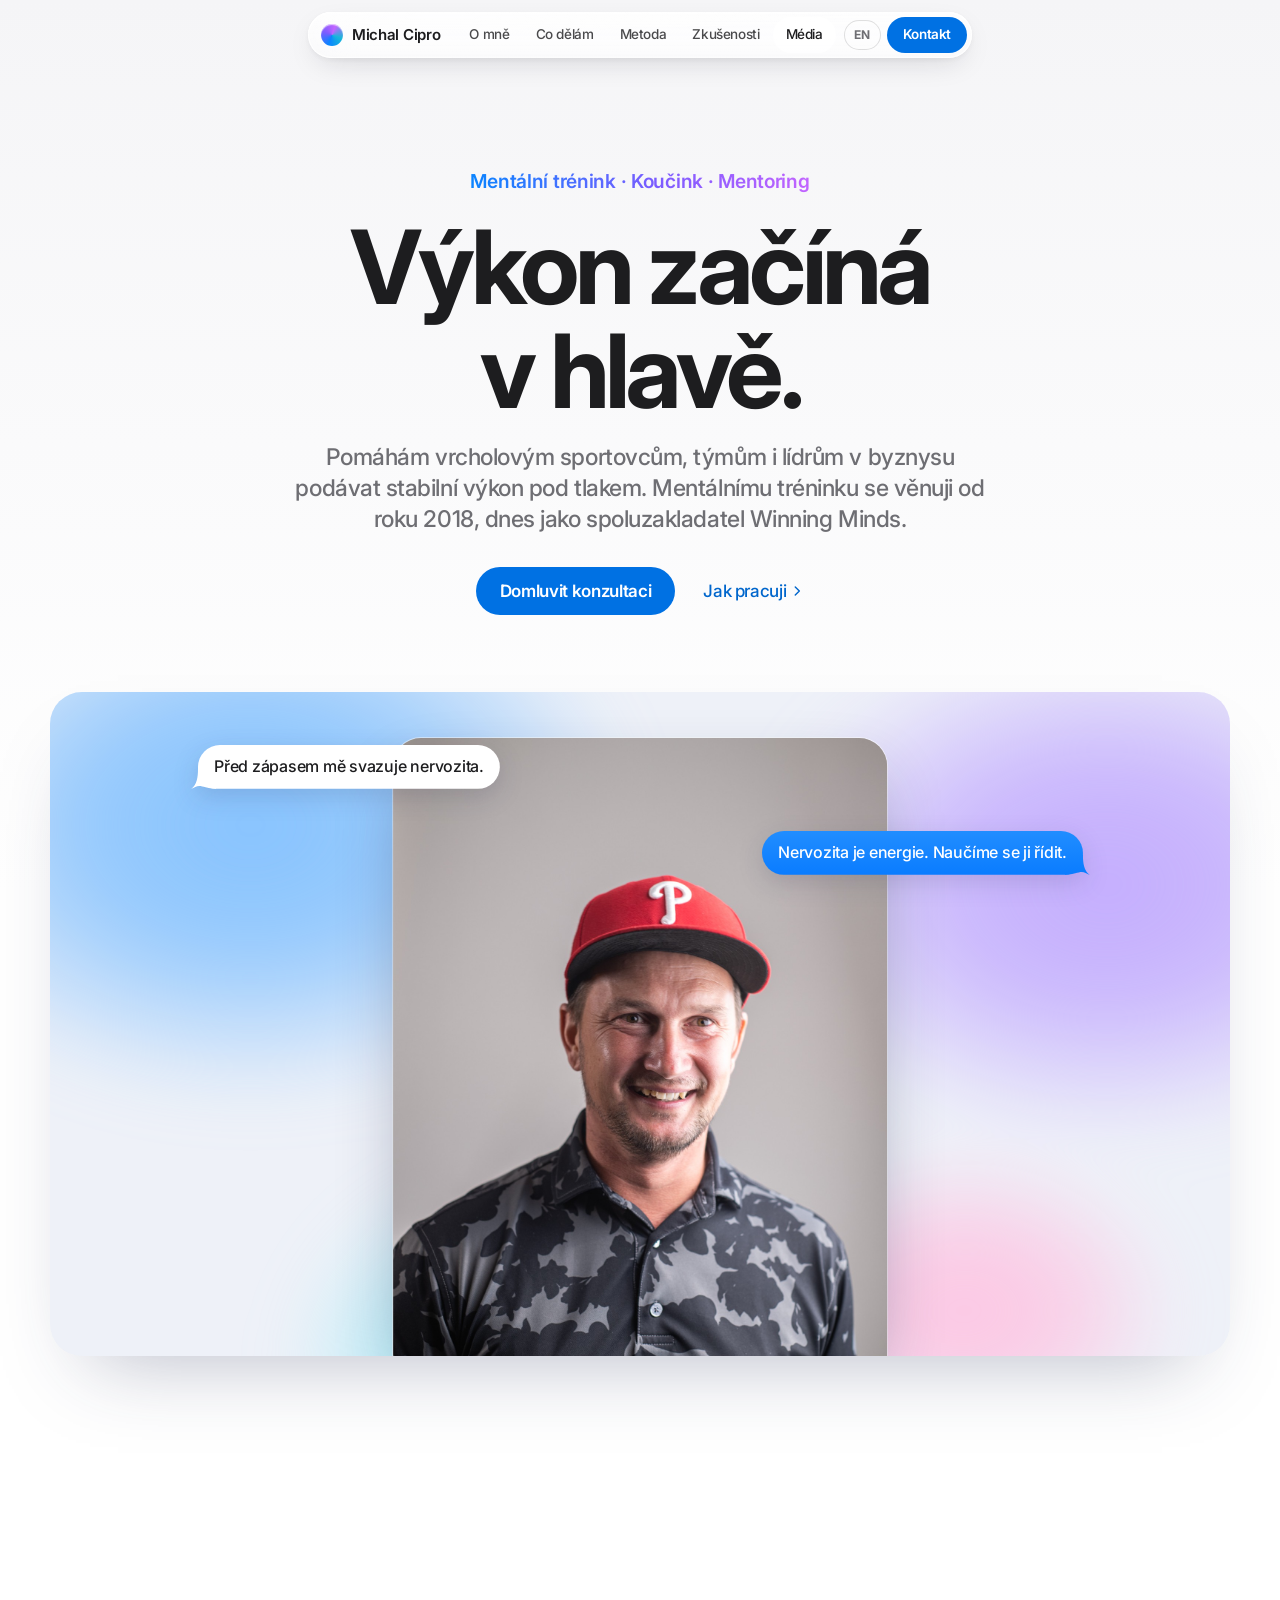
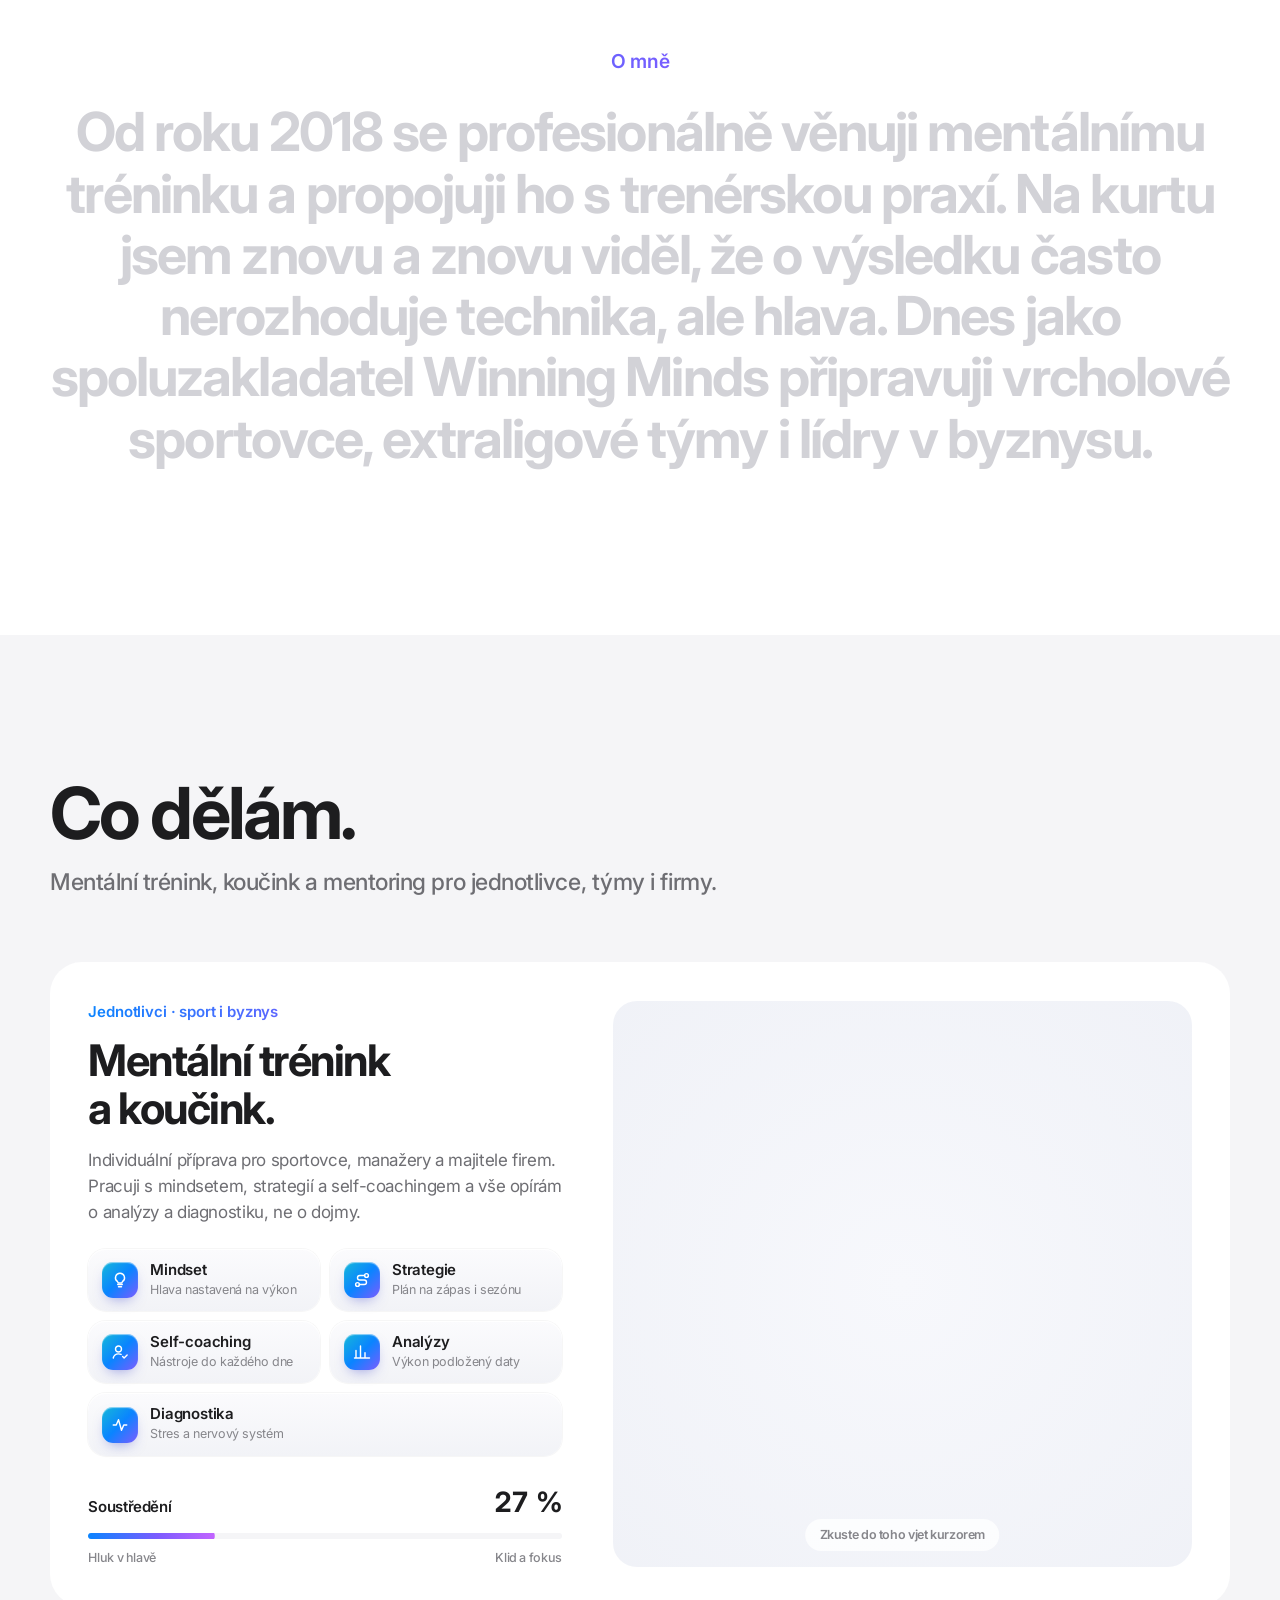
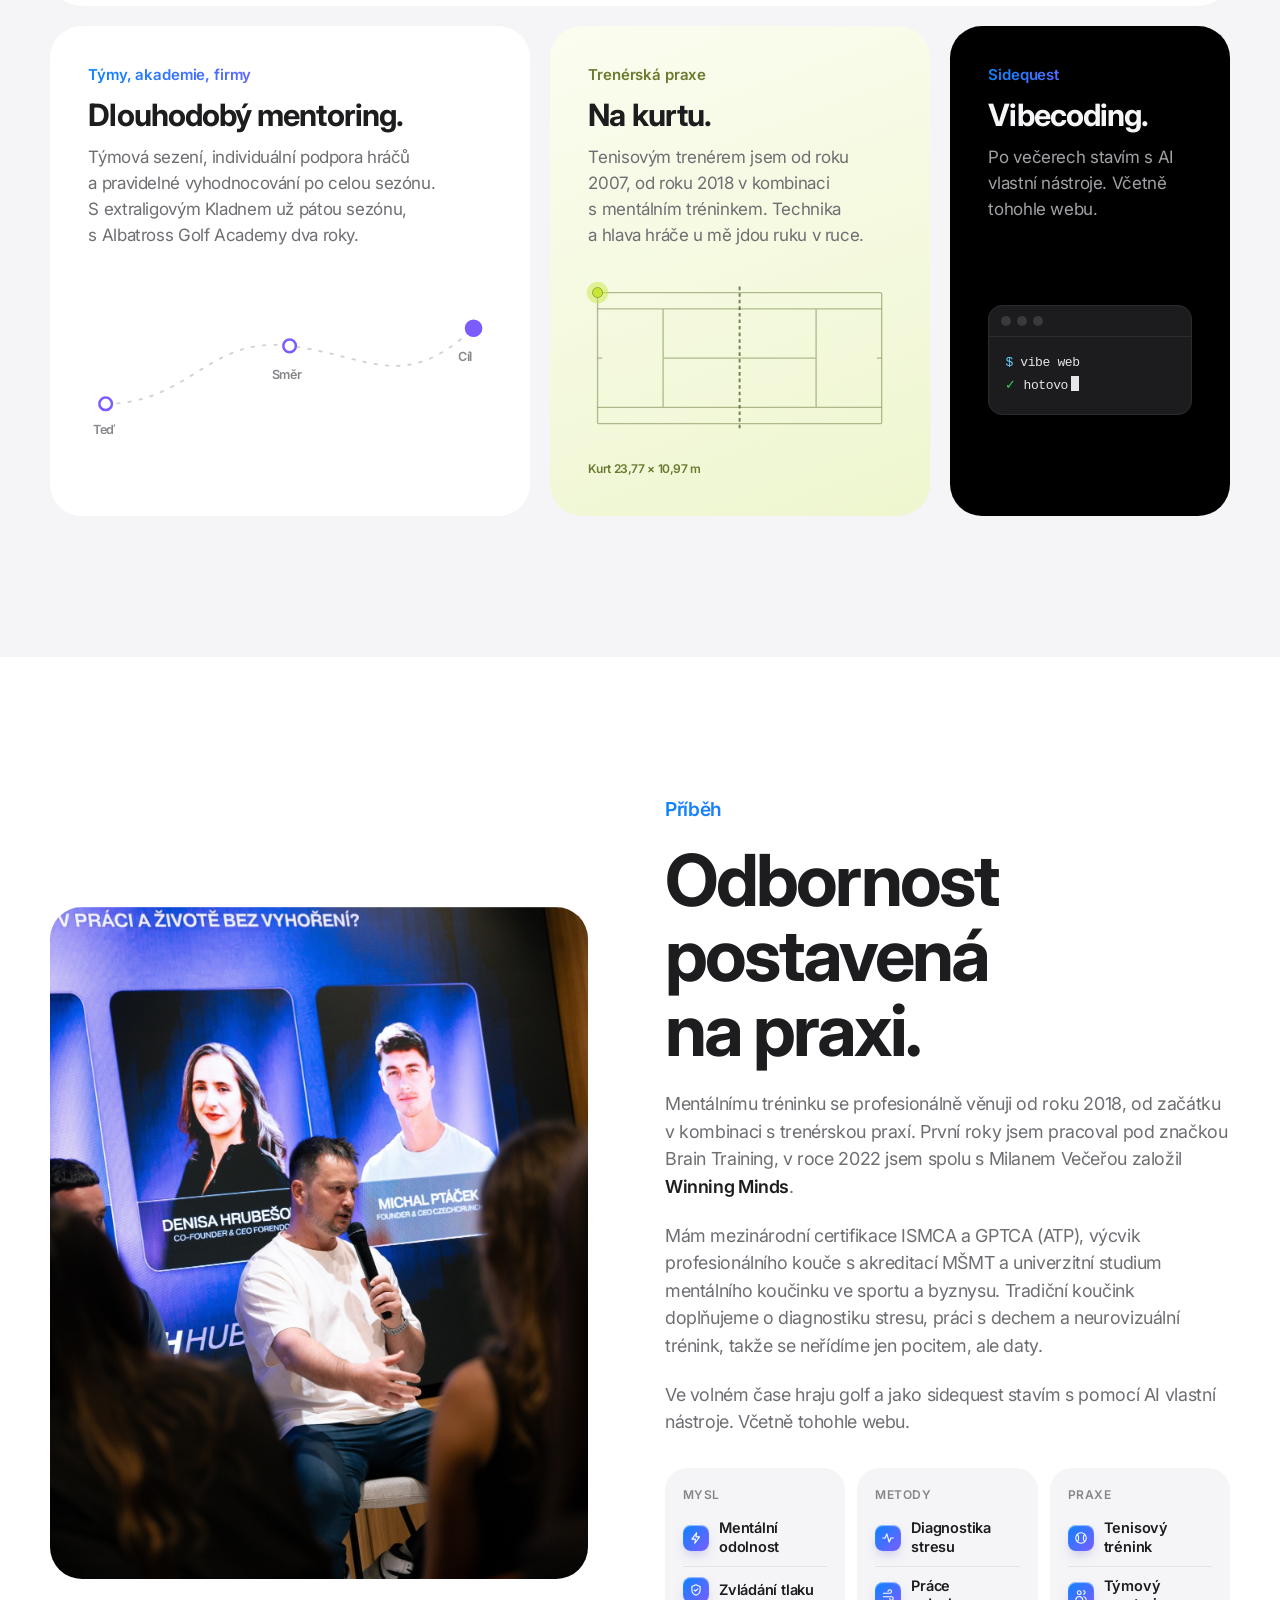
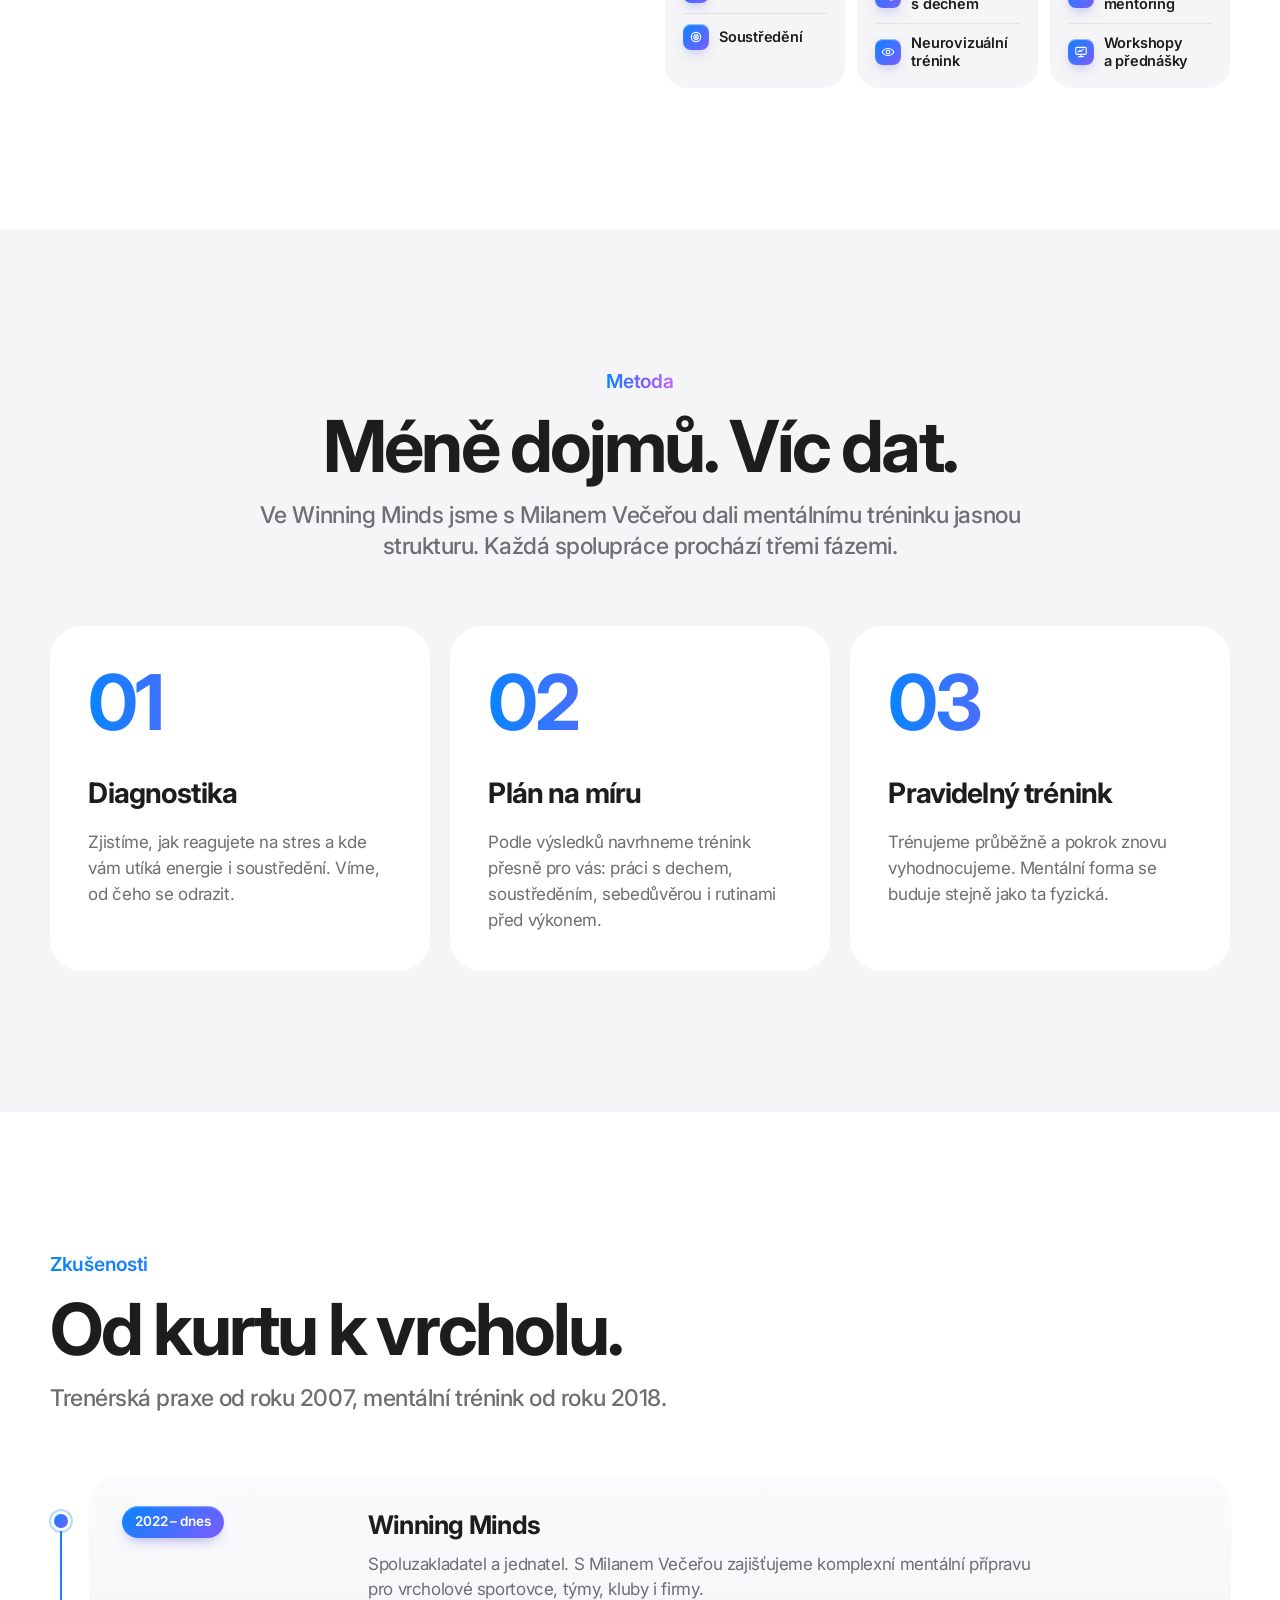
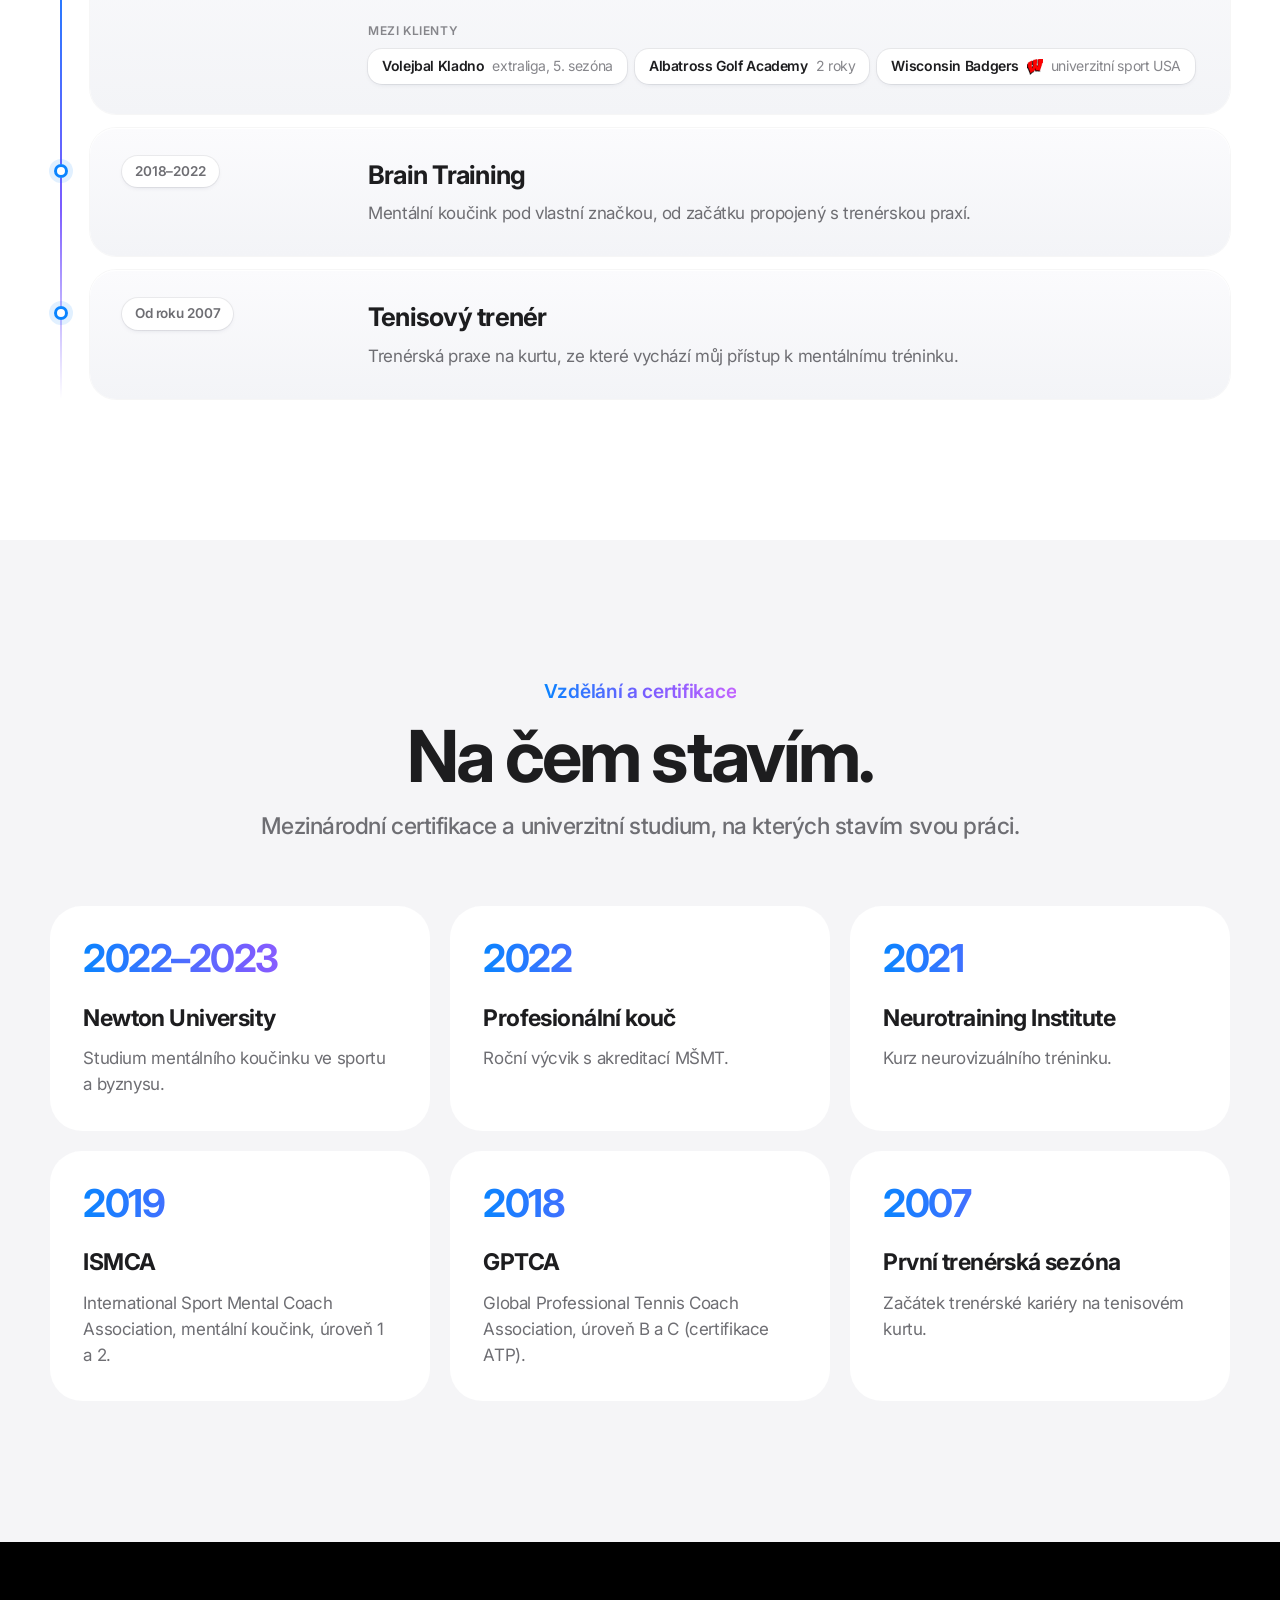
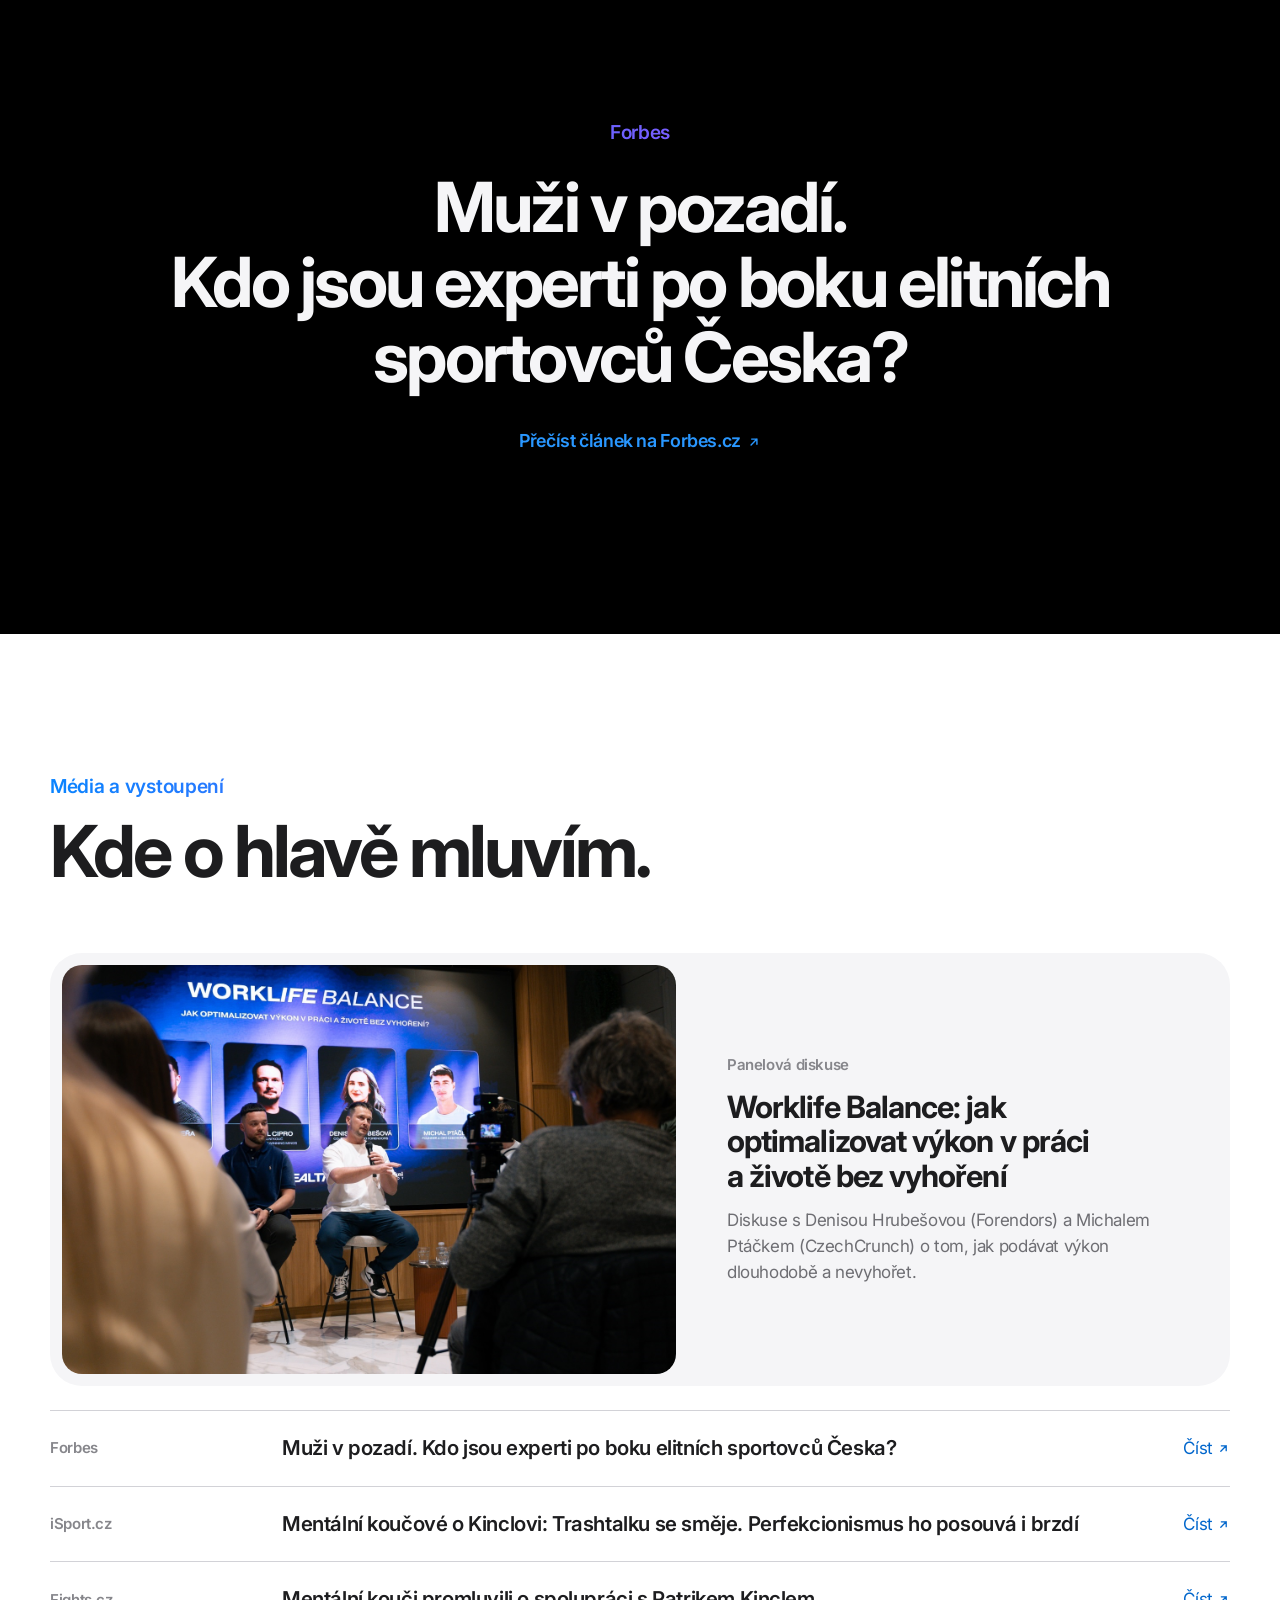
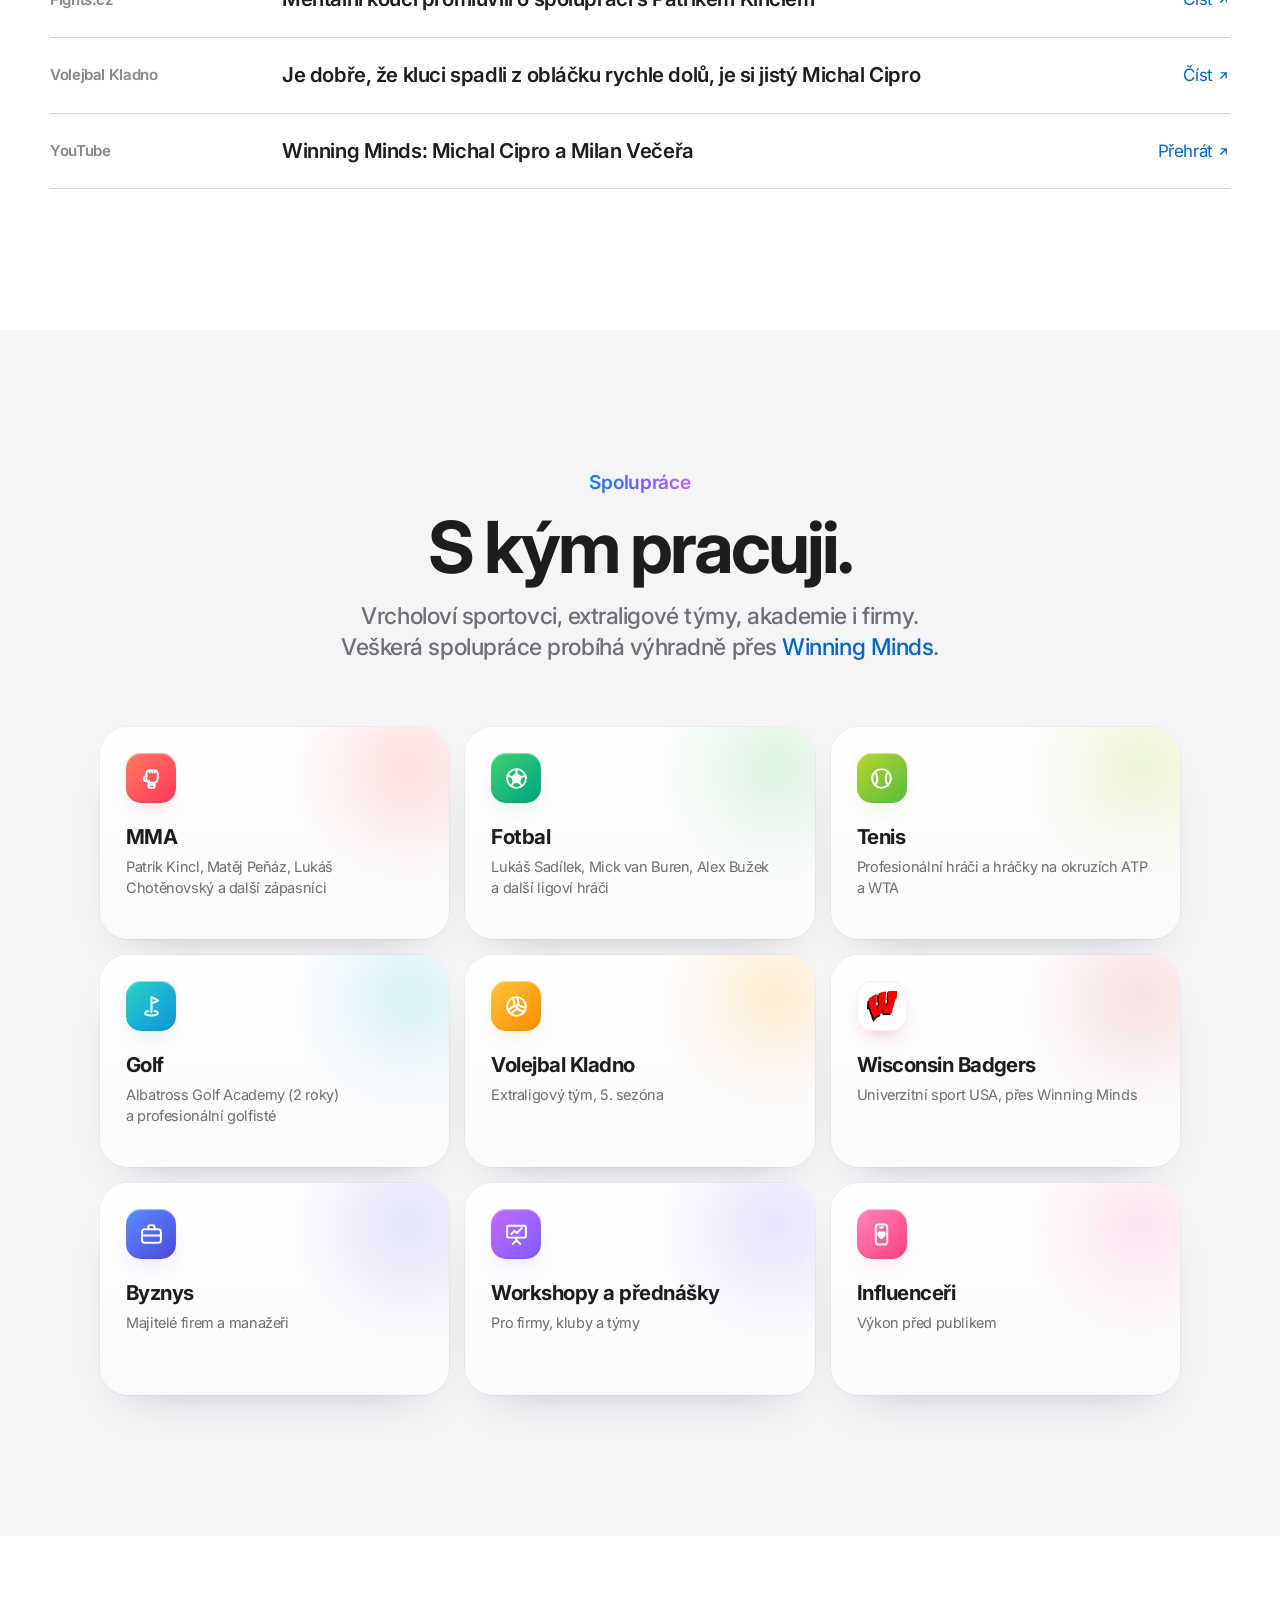
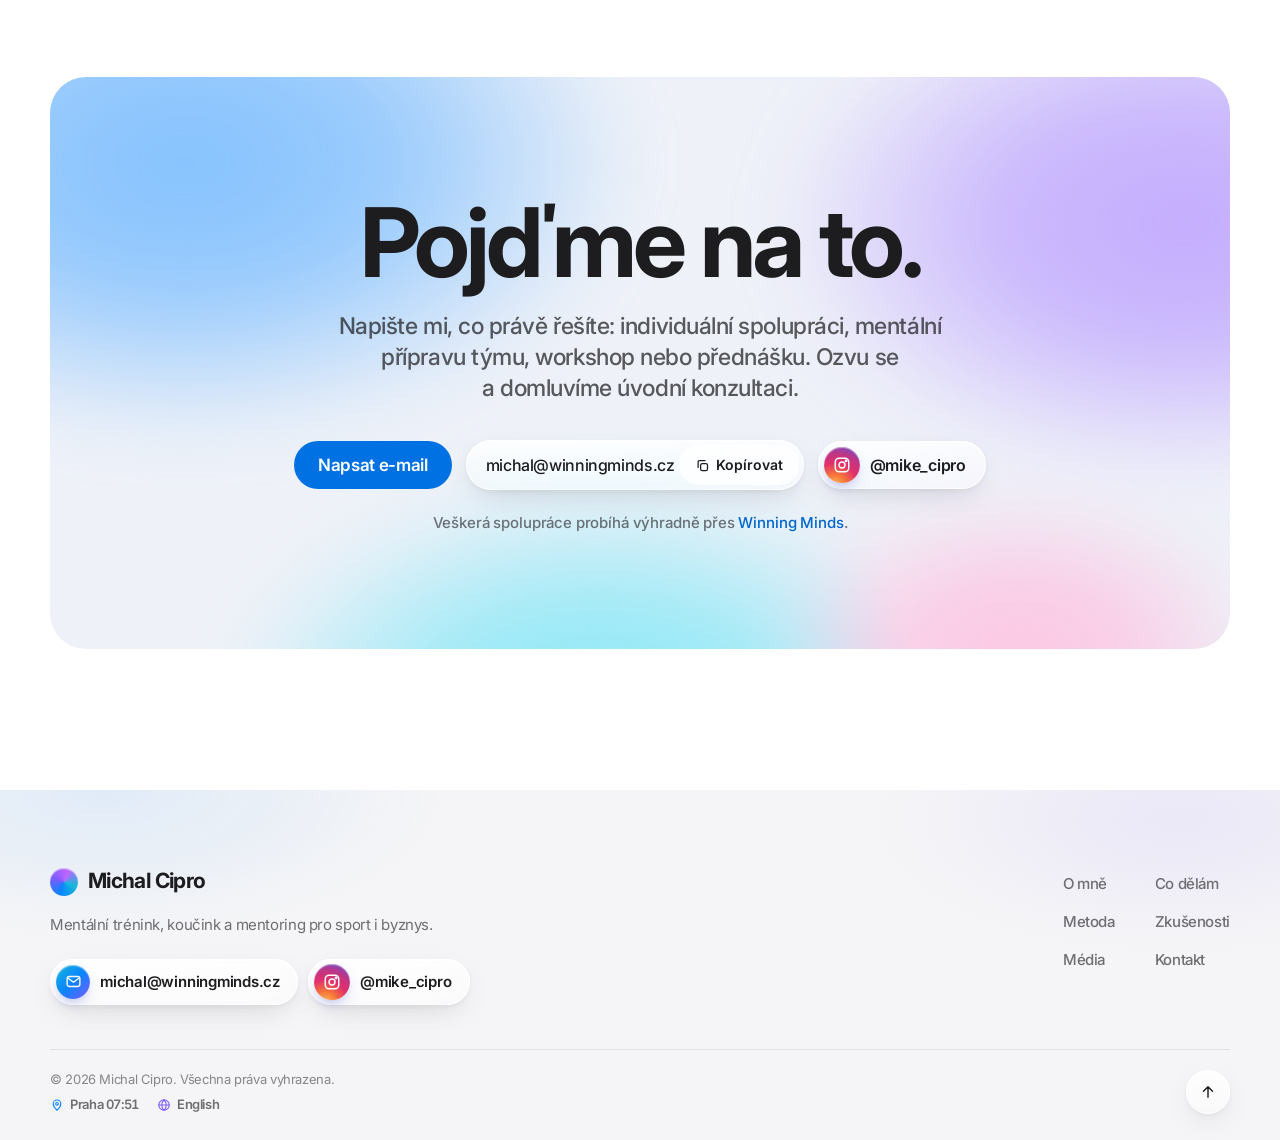
==== commit 9d55409a: "Add cookieless Umami analytics with click events - Umami Cloud tracker in the head of both language " ====
--- a/index.html
+++ b/index.html
@@ -40,6 +40,8 @@
 }
 </script>
 <script src="assets/js/main.js" defer></script>
+<script>(function(){try{var m=/[?&](ne)?merit(?:=[^&]*)?(?:&|$)/.exec(location.search);if(!m)return;if(m[1])localStorage.setItem("umami.disabled","1");else localStorage.removeItem("umami.disabled");history.replaceState(null,"",location.pathname+location.hash);}catch(e){}})();</script>
+<script defer src="https://cloud.umami.is/script.js" data-website-id="4383c4b7-8795-4317-861c-8ba5e25038ee" data-domains="michalcipro.com"></script>
 </head>
 <body>
 <!-- BODY:START -->
@@ -53,8 +55,8 @@
       <li><a href="#zkusenosti">Zkušenosti</a></li>
       <li><a href="#media">Média</a></li>
     </ul>
-    <a class="nav-lang" href="en/" hreflang="en" lang="en" title="English version">EN</a>
-    <a class="nav-cta" href="#kontakt">Kontakt</a>
+    <a class="nav-lang" href="en/" hreflang="en" lang="en" data-umami-event="Přepnutí jazyka" data-umami-event-na="en" data-umami-event-misto="menu" title="English version">EN</a>
+    <a class="nav-cta" href="#kontakt" data-track="Kontakt v menu">Kontakt</a>
     <button class="menu-btn" id="menu-btn" type="button" aria-label="Menu" aria-expanded="false" aria-controls="mobile-menu"><span></span><span></span></button>
   </nav>
 </header>
@@ -65,7 +67,7 @@
   <a href="#zkusenosti">Zkušenosti</a>
   <a href="#media">Média</a>
   <a href="#kontakt">Kontakt</a>
-  <a class="menu-lang" href="en/" hreflang="en" lang="en"><svg viewBox="0 0 24 24" fill="none" stroke="currentColor" stroke-width="1.9" stroke-linecap="round" stroke-linejoin="round" aria-hidden="true"><circle cx="12" cy="12" r="9"/><path d="M3 12h18M12 3c2.5 2.6 3.8 5.6 3.8 9s-1.3 6.4-3.8 9c-2.5-2.6-3.8-5.6-3.8-9S9.5 5.6 12 3z"/></svg>English</a>
+  <a class="menu-lang" href="en/" hreflang="en" lang="en" data-umami-event="Přepnutí jazyka" data-umami-event-na="en" data-umami-event-misto="mobilní menu"><svg viewBox="0 0 24 24" fill="none" stroke="currentColor" stroke-width="1.9" stroke-linecap="round" stroke-linejoin="round" aria-hidden="true"><circle cx="12" cy="12" r="9"/><path d="M3 12h18M12 3c2.5 2.6 3.8 5.6 3.8 9s-1.3 6.4-3.8 9c-2.5-2.6-3.8-5.6-3.8-9S9.5 5.6 12 3z"/></svg>English</a>
 </nav>
 
 <main id="top">
@@ -76,8 +78,8 @@
       <h1 class="h-hero rv" style="--d:.08s" id="hero-title">Výkon začíná<br>v&nbsp;hlavě.</h1>
       <p class="sub rv" style="--d:.16s">Pomáhám vrcholovým sportovcům, týmům i&nbsp;lídrům v&nbsp;byznysu podávat stabilní výkon pod tlakem. Mentálnímu tréninku se věnuji od roku 2018, dnes jako spoluzakladatel Winning&nbsp;Minds.</p>
       <div class="ctas rv" style="--d:.24s">
-        <a class="btn btn-blue" href="#kontakt">Domluvit konzultaci</a>
-        <a class="link-more" href="#metoda">Jak pracuji <svg viewBox="0 0 24 24" fill="none" stroke="currentColor" stroke-width="2.4" stroke-linecap="round" stroke-linejoin="round" aria-hidden="true"><path d="m9 5 7 7-7 7"/></svg></a>
+        <a class="btn btn-blue" href="#kontakt" data-track="Domluvit konzultaci">Domluvit konzultaci</a>
+        <a class="link-more" href="#metoda" data-track="Jak pracuji">Jak pracuji <svg viewBox="0 0 24 24" fill="none" stroke="currentColor" stroke-width="2.4" stroke-linecap="round" stroke-linejoin="round" aria-hidden="true"><path d="m9 5 7 7-7 7"/></svg></a>
       </div>
     </div>
     <div class="stage-wrap">
@@ -263,7 +265,7 @@
     <div class="wrap">
       <p class="eyebrow grad quote-src rv">Forbes</p>
       <h2 class="big-quote rv" id="forbes-title" style="--d:.08s">Muži v&nbsp;pozadí.<br>Kdo jsou experti po&nbsp;boku elitních sportovců Česka?</h2>
-      <p class="quote-cap rv" style="--d:.16s"><a class="quote-go" href="https://forbes.cz/muzi-v-pozadi-kdo-jsou-experti-po-boku-elitnich-sportovcu-ceska/" target="_blank" rel="noopener">Přečíst článek na Forbes.cz <svg viewBox="0 0 24 24" fill="none" stroke="currentColor" stroke-width="2.4" stroke-linecap="round" stroke-linejoin="round" aria-hidden="true"><path d="M7 17 17 7M8 7h9v9"/></svg></a></p>
+      <p class="quote-cap rv" style="--d:.16s"><a class="quote-go" data-umami-event="Článek" data-umami-event-zdroj="Forbes" data-umami-event-misto="pruh" href="https://forbes.cz/muzi-v-pozadi-kdo-jsou-experti-po-boku-elitnich-sportovcu-ceska/" target="_blank" rel="noopener">Přečíst článek na Forbes.cz <svg viewBox="0 0 24 24" fill="none" stroke="currentColor" stroke-width="2.4" stroke-linecap="round" stroke-linejoin="round" aria-hidden="true"><path d="M7 17 17 7M8 7h9v9"/></svg></a></p>
     </div>
   </section>
 
@@ -283,17 +285,17 @@
       </div>
     </article>
     <ul class="press">
-      <li class="rv"><a href="https://forbes.cz/muzi-v-pozadi-kdo-jsou-experti-po-boku-elitnich-sportovcu-ceska/" target="_blank" rel="noopener"><span class="press-src">Forbes</span><span class="press-title">Muži v&nbsp;pozadí. Kdo jsou experti po boku elitních sportovců Česka?</span><span class="press-go">Číst <svg viewBox="0 0 24 24" fill="none" stroke="currentColor" stroke-width="2.4" stroke-linecap="round" stroke-linejoin="round" aria-hidden="true"><path d="M7 17 17 7M8 7h9v9"/></svg></span></a></li>
-      <li class="rv"><a href="https://isport.blesk.cz/clanek/ostatni-mma-oktagon/470322/mentalni-koucove-o-kinclovi-trashtalku-se-smeje-perfekcionismus-ho-posouva-i-brzdi.html" target="_blank" rel="noopener"><span class="press-src">iSport.cz</span><span class="press-title">Mentální koučové o&nbsp;Kinclovi: Trashtalku se směje. Perfekcionismus ho posouvá i&nbsp;brzdí</span><span class="press-go">Číst <svg viewBox="0 0 24 24" fill="none" stroke="currentColor" stroke-width="2.4" stroke-linecap="round" stroke-linejoin="round" aria-hidden="true"><path d="M7 17 17 7M8 7h9v9"/></svg></span></a></li>
-      <li class="rv"><a href="https://www.fights.cz/ceska-scena/neduvera-a-pohled-masoveho-vraha-mentalni-kouci-promluvili-o-spolupraci-s-patrikem-kinclem-621006" target="_blank" rel="noopener"><span class="press-src">Fights.cz</span><span class="press-title">Mentální kouči promluvili o&nbsp;spolupráci s&nbsp;Patrikem Kinclem</span><span class="press-go">Číst <svg viewBox="0 0 24 24" fill="none" stroke="currentColor" stroke-width="2.4" stroke-linecap="round" stroke-linejoin="round" aria-hidden="true"><path d="M7 17 17 7M8 7h9v9"/></svg></span></a></li>
-      <li class="rv"><a href="https://kladno.volejbal.cz/je-dobre-ze-kluci-spadli-z-oblacku-rychle-dolu-je-si-jisty-michal-cipro/" target="_blank" rel="noopener"><span class="press-src">Volejbal Kladno</span><span class="press-title">Je dobře, že kluci spadli z&nbsp;obláčku rychle dolů, je si jistý Michal Cipro</span><span class="press-go">Číst <svg viewBox="0 0 24 24" fill="none" stroke="currentColor" stroke-width="2.4" stroke-linecap="round" stroke-linejoin="round" aria-hidden="true"><path d="M7 17 17 7M8 7h9v9"/></svg></span></a></li>
-      <li class="rv"><a href="https://www.youtube.com/watch?v=q6AOFVUXtO0" target="_blank" rel="noopener"><span class="press-src">YouTube</span><span class="press-title">Winning&nbsp;Minds: Michal Cipro a&nbsp;Milan Večeřa</span><span class="press-go">Přehrát <svg viewBox="0 0 24 24" fill="none" stroke="currentColor" stroke-width="2.4" stroke-linecap="round" stroke-linejoin="round" aria-hidden="true"><path d="M7 17 17 7M8 7h9v9"/></svg></span></a></li>
+      <li class="rv"><a data-umami-event="Článek" data-umami-event-zdroj="Forbes" data-umami-event-misto="média" href="https://forbes.cz/muzi-v-pozadi-kdo-jsou-experti-po-boku-elitnich-sportovcu-ceska/" target="_blank" rel="noopener"><span class="press-src">Forbes</span><span class="press-title">Muži v&nbsp;pozadí. Kdo jsou experti po boku elitních sportovců Česka?</span><span class="press-go">Číst <svg viewBox="0 0 24 24" fill="none" stroke="currentColor" stroke-width="2.4" stroke-linecap="round" stroke-linejoin="round" aria-hidden="true"><path d="M7 17 17 7M8 7h9v9"/></svg></span></a></li>
+      <li class="rv"><a data-umami-event="Článek" data-umami-event-zdroj="iSport.cz" data-umami-event-misto="média" href="https://isport.blesk.cz/clanek/ostatni-mma-oktagon/470322/mentalni-koucove-o-kinclovi-trashtalku-se-smeje-perfekcionismus-ho-posouva-i-brzdi.html" target="_blank" rel="noopener"><span class="press-src">iSport.cz</span><span class="press-title">Mentální koučové o&nbsp;Kinclovi: Trashtalku se směje. Perfekcionismus ho posouvá i&nbsp;brzdí</span><span class="press-go">Číst <svg viewBox="0 0 24 24" fill="none" stroke="currentColor" stroke-width="2.4" stroke-linecap="round" stroke-linejoin="round" aria-hidden="true"><path d="M7 17 17 7M8 7h9v9"/></svg></span></a></li>
+      <li class="rv"><a data-umami-event="Článek" data-umami-event-zdroj="Fights.cz" data-umami-event-misto="média" href="https://www.fights.cz/ceska-scena/neduvera-a-pohled-masoveho-vraha-mentalni-kouci-promluvili-o-spolupraci-s-patrikem-kinclem-621006" target="_blank" rel="noopener"><span class="press-src">Fights.cz</span><span class="press-title">Mentální kouči promluvili o&nbsp;spolupráci s&nbsp;Patrikem Kinclem</span><span class="press-go">Číst <svg viewBox="0 0 24 24" fill="none" stroke="currentColor" stroke-width="2.4" stroke-linecap="round" stroke-linejoin="round" aria-hidden="true"><path d="M7 17 17 7M8 7h9v9"/></svg></span></a></li>
+      <li class="rv"><a data-umami-event="Článek" data-umami-event-zdroj="Volejbal Kladno" data-umami-event-misto="média" href="https://kladno.volejbal.cz/je-dobre-ze-kluci-spadli-z-oblacku-rychle-dolu-je-si-jisty-michal-cipro/" target="_blank" rel="noopener"><span class="press-src">Volejbal Kladno</span><span class="press-title">Je dobře, že kluci spadli z&nbsp;obláčku rychle dolů, je si jistý Michal Cipro</span><span class="press-go">Číst <svg viewBox="0 0 24 24" fill="none" stroke="currentColor" stroke-width="2.4" stroke-linecap="round" stroke-linejoin="round" aria-hidden="true"><path d="M7 17 17 7M8 7h9v9"/></svg></span></a></li>
+      <li class="rv"><a data-umami-event="Článek" data-umami-event-zdroj="YouTube" data-umami-event-misto="média" href="https://www.youtube.com/watch?v=q6AOFVUXtO0" target="_blank" rel="noopener"><span class="press-src">YouTube</span><span class="press-title">Winning&nbsp;Minds: Michal Cipro a&nbsp;Milan Večeřa</span><span class="press-go">Přehrát <svg viewBox="0 0 24 24" fill="none" stroke="currentColor" stroke-width="2.4" stroke-linecap="round" stroke-linejoin="round" aria-hidden="true"><path d="M7 17 17 7M8 7h9v9"/></svg></span></a></li>
     </ul>
   </section>
 
   <section class="clients gray" id="spoluprace" aria-labelledby="clients-title">
     <div class="wrap">
-      <div class="sec-head center"><p class="eyebrow grad rv">Spolupráce</p><h2 class="h-sec rv" id="clients-title">S&nbsp;kým pracuji.</h2><p class="sub rv">Vrcholoví sportovci, extraligové týmy, akademie i&nbsp;firmy.<br>Veškerá spolupráce probíhá výhradně přes <a href="https://www.winningminds.cz/" target="_blank" rel="noopener">Winning&nbsp;Minds</a>.</p></div>
+      <div class="sec-head center"><p class="eyebrow grad rv">Spolupráce</p><h2 class="h-sec rv" id="clients-title">S&nbsp;kým pracuji.</h2><p class="sub rv">Vrcholoví sportovci, extraligové týmy, akademie i&nbsp;firmy.<br>Veškerá spolupráce probíhá výhradně přes <a href="https://www.winningminds.cz/" target="_blank" rel="noopener" data-umami-event="Web Winning Minds">Winning&nbsp;Minds</a>.</p></div>
       <ul class="client-grid rv">
         <li class="cl-cell c-red wide"><span class="cl-mark"><svg viewBox="0 0 24 24" fill="none" stroke="currentColor" stroke-width="1.9" stroke-linecap="round" stroke-linejoin="round" aria-hidden="true"><path d="M7.2 10V7a3 3 0 0 1 3-3h4.4A3.4 3.4 0 0 1 18 7.4V12a4 4 0 0 1-4 4h-3a3.8 3.8 0 0 1-3.8-3.8"/><path d="M10.3 4.1v2.2M12.7 4.1v2.2M15.1 4.2v2.1"/><path d="M7.2 10c-1.5 0-2.6.9-2.6 2.2s1.1 2.2 2.6 2.2h2.6"/><path d="M9.2 16v3.4a1.6 1.6 0 0 0 1.6 1.6h2.6a1.6 1.6 0 0 0 1.6-1.6V16"/><path d="M9.2 18.3H15"/></svg></span><strong>MMA</strong><span>Patrik Kincl, Matěj Peňáz, Lukáš Chotěnovský a&nbsp;další zápasníci</span></li>
         <li class="cl-cell c-green wide"><span class="cl-mark"><svg viewBox="0 0 24 24" fill="none" stroke="currentColor" stroke-width="1.9" stroke-linecap="round" stroke-linejoin="round" aria-hidden="true"><circle cx="12" cy="12" r="9"/><path d="m12 7.6 4.2 3.05-1.6 4.95H9.4l-1.6-4.95z" fill="currentColor"/><path d="M12 7.6V3.2M16.2 10.65l4.1-1.4M14.6 15.6l2.6 3.6M9.4 15.6l-2.6 3.6M7.8 10.65l-4.1-1.4"/></svg></span><strong>Fotbal</strong><span>Lukáš Sadílek, Mick van Buren, Alex Bužek a&nbsp;další ligoví hráči</span></li>
@@ -315,17 +317,17 @@
         <h2 class="h-sec" id="contact-title">Pojďme na to.</h2>
         <p class="sub">Napište mi, co právě řešíte: individuální spolupráci, mentální přípravu týmu, workshop nebo přednášku. Ozvu se a&nbsp;domluvíme úvodní konzultaci.</p>
         <div class="contact-actions">
-          <a class="btn btn-blue" href="mailto:michal@winningminds.cz">Napsat e-mail</a>
+          <a class="btn btn-blue" href="mailto:michal@winningminds.cz" data-umami-event="E-mail" data-umami-event-misto="kontakt">Napsat e-mail</a>
           <div class="email-field lg">
             <span id="email-text">michal@winningminds.cz</span>
-            <button class="copy" id="copy-email" type="button" aria-label="Kopírovat e-mail">
+            <button class="copy" id="copy-email" type="button" data-umami-event="Kopírovat e-mail" aria-label="Kopírovat e-mail">
               <svg viewBox="0 0 24 24" fill="none" stroke="currentColor" stroke-width="2" stroke-linecap="round" stroke-linejoin="round" aria-hidden="true"><rect x="9" y="9" width="11" height="11" rx="2.5"/><path d="M5 15V6a2 2 0 0 1 2-2h9"/></svg>
               <span class="copy-label">Kopírovat</span>
             </button>
           </div>
-          <a class="ig-btn lg" href="https://www.instagram.com/mike_cipro/" target="_blank" rel="noopener"><span class="ig-ic"><svg viewBox="0 0 24 24" fill="none" stroke="currentColor" stroke-width="1.9" stroke-linecap="round" stroke-linejoin="round" aria-hidden="true"><rect x="3" y="3" width="18" height="18" rx="5"/><circle cx="12" cy="12" r="4"/><circle cx="17.5" cy="6.5" r="1" fill="currentColor"/></svg></span><span>@mike_cipro</span></a>
+          <a class="ig-btn lg" href="https://www.instagram.com/mike_cipro/" data-umami-event="Instagram" data-umami-event-misto="kontakt" target="_blank" rel="noopener"><span class="ig-ic"><svg viewBox="0 0 24 24" fill="none" stroke="currentColor" stroke-width="1.9" stroke-linecap="round" stroke-linejoin="round" aria-hidden="true"><rect x="3" y="3" width="18" height="18" rx="5"/><circle cx="12" cy="12" r="4"/><circle cx="17.5" cy="6.5" r="1" fill="currentColor"/></svg></span><span>@mike_cipro</span></a>
         </div>
-        <p class="contact-note">Veškerá spolupráce probíhá výhradně přes <a href="https://www.winningminds.cz/" target="_blank" rel="noopener">Winning&nbsp;Minds</a>.</p>
+        <p class="contact-note">Veškerá spolupráce probíhá výhradně přes <a href="https://www.winningminds.cz/" target="_blank" rel="noopener" data-umami-event="Web Winning Minds">Winning&nbsp;Minds</a>.</p>
       </div>
     </div>
   </section>
@@ -339,8 +341,8 @@
         <a class="foot-logo" href="#top"><span class="brand-dot" aria-hidden="true"></span>Michal Cipro</a>
         <p class="foot-note">Mentální trénink, koučink a&nbsp;mentoring pro sport i&nbsp;byznys.</p>
         <div class="foot-actions">
-          <a class="foot-chip lg" href="mailto:michal@winningminds.cz"><span class="foot-ic foot-ic-mail"><svg viewBox="0 0 24 24" fill="none" stroke="currentColor" stroke-width="1.9" stroke-linecap="round" stroke-linejoin="round" aria-hidden="true"><rect x="3" y="5" width="18" height="14" rx="3"/><path d="m4 7 8 6 8-6"/></svg></span><span>michal@winningminds.cz</span></a>
-          <a class="foot-chip lg" href="https://www.instagram.com/mike_cipro/" target="_blank" rel="noopener"><span class="foot-ic ig-ic"><svg viewBox="0 0 24 24" fill="none" stroke="currentColor" stroke-width="1.9" stroke-linecap="round" stroke-linejoin="round" aria-hidden="true"><rect x="3" y="3" width="18" height="18" rx="5"/><circle cx="12" cy="12" r="4"/><circle cx="17.5" cy="6.5" r="1" fill="currentColor"/></svg></span><span>@mike_cipro</span></a>
+          <a class="foot-chip lg" href="mailto:michal@winningminds.cz" data-umami-event="E-mail" data-umami-event-misto="patička"><span class="foot-ic foot-ic-mail"><svg viewBox="0 0 24 24" fill="none" stroke="currentColor" stroke-width="1.9" stroke-linecap="round" stroke-linejoin="round" aria-hidden="true"><rect x="3" y="5" width="18" height="14" rx="3"/><path d="m4 7 8 6 8-6"/></svg></span><span>michal@winningminds.cz</span></a>
+          <a class="foot-chip lg" href="https://www.instagram.com/mike_cipro/" data-umami-event="Instagram" data-umami-event-misto="patička" target="_blank" rel="noopener"><span class="foot-ic ig-ic"><svg viewBox="0 0 24 24" fill="none" stroke="currentColor" stroke-width="1.9" stroke-linecap="round" stroke-linejoin="round" aria-hidden="true"><rect x="3" y="3" width="18" height="18" rx="5"/><circle cx="12" cy="12" r="4"/><circle cx="17.5" cy="6.5" r="1" fill="currentColor"/></svg></span><span>@mike_cipro</span></a>
         </div>
       </div>
       <nav class="foot-nav" aria-label="Navigace v patičce">
@@ -352,7 +354,7 @@
         <p>© <span id="year">2026</span> Michal Cipro. Všechna práva vyhrazena.</p>
         <div class="foot-sub">
           <span class="foot-clock"><svg viewBox="0 0 24 24" fill="none" stroke="currentColor" stroke-width="1.9" stroke-linecap="round" stroke-linejoin="round" aria-hidden="true"><path d="M12 21s-6.5-5.6-6.5-11a6.5 6.5 0 0 1 13 0c0 5.4-6.5 11-6.5 11z"/><circle cx="12" cy="10" r="2.3"/></svg><span data-clock>Praha</span></span>
-          <a class="foot-lang" href="en/" hreflang="en" lang="en"><svg viewBox="0 0 24 24" fill="none" stroke="currentColor" stroke-width="1.9" stroke-linecap="round" stroke-linejoin="round" aria-hidden="true"><circle cx="12" cy="12" r="9"/><path d="M3 12h18M12 3c2.5 2.6 3.8 5.6 3.8 9s-1.3 6.4-3.8 9c-2.5-2.6-3.8-5.6-3.8-9S9.5 5.6 12 3z"/></svg>English</a>
+          <a class="foot-lang" href="en/" hreflang="en" lang="en" data-umami-event="Přepnutí jazyka" data-umami-event-na="en" data-umami-event-misto="patička"><svg viewBox="0 0 24 24" fill="none" stroke="currentColor" stroke-width="1.9" stroke-linecap="round" stroke-linejoin="round" aria-hidden="true"><circle cx="12" cy="12" r="9"/><path d="M3 12h18M12 3c2.5 2.6 3.8 5.6 3.8 9s-1.3 6.4-3.8 9c-2.5-2.6-3.8-5.6-3.8-9S9.5 5.6 12 3z"/></svg>English</a>
         </div>
       </div>
       <a class="to-top lg" href="#top" aria-label="Zpět nahoru"><svg viewBox="0 0 24 24" fill="none" stroke="currentColor" stroke-width="1.9" stroke-linecap="round" stroke-linejoin="round" aria-hidden="true"><path d="M12 19V5M6 11l6-6 6 6"/></svg></a>
